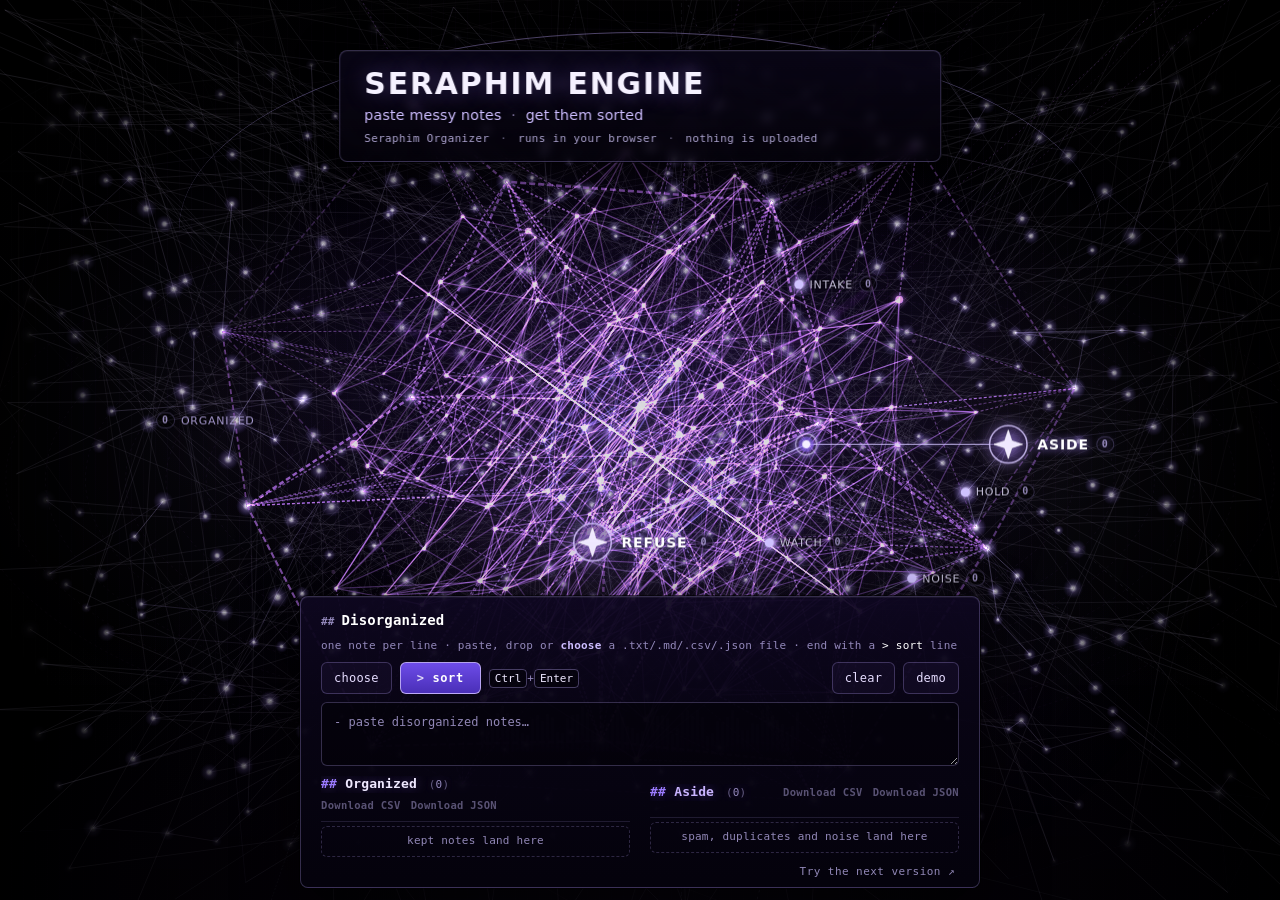
==== standalone.html @ 05957a4a "refine: file picker reachable by keyboard (Tab lands on 'choose' first) An older rule (input[type=fi" ====
<!DOCTYPE html>
<html lang="en">
<head>
<meta charset="utf-8"/>
<meta name="viewport" content="width=device-width, initial-scale=1, viewport-fit=cover"/>
<meta name="color-scheme" content="dark"/>
<meta name="description" content="Seraphim Organizer: paste disorganized notes and the Seraphim Engine sorts them in your browser. Real notes go to Organized; spam, duplicates and noise are set aside. Nothing is uploaded."/>
<meta name="theme-color" content="#000000"/>
<meta name="apple-mobile-web-app-capable" content="yes"/>
<meta name="apple-mobile-web-app-status-bar-style" content="black-translucent"/>
<meta property="og:title" content="Seraphim Organizer · Seraphim Engine"/>
<meta property="og:description" content="Disorganized in. Organized out. Runs in your browser; nothing is uploaded."/>
<meta property="og:type" content="website"/>
<meta property="og:url" content="https://snowphamtom.github.io/seraphim-organizer/"/>
<meta name="twitter:card" content="summary_large_image"/>
<link rel="icon" type="image/svg+xml" href="data:image/svg+xml,%3Csvg xmlns='http://www.w3.org/2000/svg' viewBox='0 0 64 64'%3E%3Crect width='64' height='64' fill='%23000'/%3E%3Cpolygon points='32,6 58,20 58,44 32,58 6,44 6,20' fill='none' stroke='%239b7bff' stroke-width='2.2'/%3E%3Ccircle cx='32' cy='32' r='7' fill='none' stroke='%23cdbdff' stroke-width='2'/%3E%3C/svg%3E"/>
<title>Seraphim Organizer</title>
<!-- aesthetic.css is intentionally not linked: the Seraphim Engine styles are inline below (restored from cb20c8a). -->
<style>
*{box-sizing:border-box;margin:0;padding:0}
:root{
  /* holoPalette|bgWireRemoved|bgCityGlint|hudSortAnalyze|hybridBridge|gyroHarmony|terrainWarp|fgContrast|chimeraUltimate|customProcedural|uploadSortedDesk|uploadSortFX|publicOrganizeLabels|dumpToContent|cameraCleanChrome|markdownDesk|markdownMaster|motionIntricateFast|hybridEngineTrio|masterpieceFlow|balancePolish|bgSealCenterLock|refinePolish2|beyondAIMaster|omnidiscipline|simkinsAI|excessPrune|stripToBones|tunnelGridBg|tunnelAsSent|gatherThenSort|fourAssetCanon|hexCoreGyroSeal|dodeca3DSphere|layerPerspectiveSync|sameVectors|boxSphereVents|latticeCage|purpleOnly|holoOpacity3D|holoDepth|holoVibrant|impressShowpiece|speedDetail|voxelCubeRotate|tripleBeamInCore|tunnelInvertWB|hexCoreAsSent|cyberNatureFormat|magpieWorkFormat|magpieImpressSupersede|innerNodePlexus|nodesWiredSeal|nodeNetLattice|mergePolish: Magpie WORK dense data instrument — seal/rings/streams/rail/spectrum; no forest */
  --void:#000;--ink:#e8e6f8;--mute:#9e8ac0;
  --admit:#7e56c2;--release:#9f64c6;--mint:#ad90e0;
  --cyan:#7e56c2;--mag:#8b3dbf;--warn:#a478f0;
  --glass:rgba(6,4,18,0.42);--line:rgba(126,86,194,0.28);
  --blur:18px;--safe-b:env(safe-area-inset-bottom,0px);
  --safe-t:env(safe-area-inset-top,0px);
  --holo-wash:linear-gradient(135deg,rgba(126,86,194,0.07),rgba(56,38,184,0.05),rgba(139,61,191,0.07));
  /* layerPerspectiveSync φ TEMPO family — T=2π/base(0.68); durations = φ^k · T or 1/(base·φ^k) */
  --T:9.24s;
  --Tphi:14.95s;
  --Tphi2:24.19s;
  --Tinvphi:5.71s;
  --Tmicro:0.908s;
  --Tchip:0.561s;

}
html,body{height:100%;height:100dvh;background:var(--void);color:var(--ink);
  font-family:ui-sans-serif,system-ui,-apple-system,"Segoe UI",sans-serif;overflow:hidden;
  overscroll-behavior:none;-webkit-text-size-adjust:100%}
button,input,textarea,select{font:inherit;color:inherit}
#fx{position:fixed;inset:0;width:100vw;height:100vh;height:100dvh;display:block;z-index:1;
  cursor:grab;touch-action:none;background:transparent;-webkit-user-select:none;user-select:none}
#fx.grabbing{cursor:grabbing}

/* —— sparse floating instruments —— */
#top{position:fixed;top:max(10px,var(--safe-t));left:50%;transform:translateX(-50%);z-index:10;
  display:flex;align-items:center;gap:.5rem;padding:.2rem .65rem;flex-wrap:wrap;justify-content:center;
  width:min(780px,calc(100vw - 20px));
  background:var(--holo-wash),var(--glass);backdrop-filter:blur(var(--blur));-webkit-backdrop-filter:blur(var(--blur));
  border:1px solid var(--line);border-radius:999px;
  box-shadow:0 0 24px rgba(137,86,224,0.07),0 0 32px rgba(139,61,191,0.05),inset 0 1px 0 rgba(255,255,255,0.04);pointer-events:none}
#top .title{font-size:.58rem;letter-spacing:.14em;font-weight:700;
  text-shadow:0 0 10px rgba(139,61,191,.32),0 0 14px rgba(126,86,194,.22),0 0 18px rgba(56,38,184,.12)}
.metrics{display:flex;gap:.4rem;font-size:.5rem;font-family:ui-monospace,Menlo,monospace;color:rgba(158,138,192,.78);letter-spacing:.02em}
.metrics b{color:rgba(232,238,248,.88);font-weight:600}
.metrics .a b{color:var(--admit)}.metrics .r b{color:var(--release)}
.metrics .on b{color:var(--admit)}.metrics .off b{color:var(--mag)}
.chip{font-size:.4rem;letter-spacing:.08em;padding:.08rem .28rem;border-radius:999px;
  border:1px solid rgba(137,86,224,.22);color:rgba(137,86,224,.72);background:rgba(0,0,0,.2)}
.chip.law{border-color:rgba(126,86,194,.35);color:var(--admit);letter-spacing:.05em;font-family:ui-monospace,monospace}

/* one-shot intro chip under header — never covers hex */
#introChip{position:fixed;top:46px;left:50%;transform:translateX(-50%);z-index:12;
  display:none;align-items:center;gap:.4rem;padding:.16rem .48rem;
  background:rgba(8,4,20,.55);border:1px solid rgba(126,86,194,.22);border-radius:999px;
  backdrop-filter:blur(12px);-webkit-backdrop-filter:blur(12px);
  font-size:.5rem;color:rgba(233,221,255,.78);box-shadow:0 4px 16px rgba(0,0,0,.3);
  white-space:nowrap;max-width:calc(100vw - 24px);opacity:0;transition:opacity .5s ease}
#introChip.show{display:inline-flex;opacity:1}
#introChip.ghost{opacity:.35;pointer-events:none}
#introChip.fadeout{opacity:0}
#introChip b.c{color:var(--admit)}#introChip b.r{color:var(--release)}
#introChip button{appearance:none;background:rgba(0,0,0,.35);border:1px solid rgba(169,120,255,.35);
  color:#e2d1ff;padding:.12rem .4rem;border-radius:999px;cursor:pointer;font-size:.5rem;pointer-events:auto}
#introChip button:hover{border-color:#be99ff}

/* collapsed intake */
#intake{position:fixed;left:12px;top:max(52px,calc(var(--safe-t) + 42px));z-index:10;width:min(220px,32vw);
  display:flex;flex-direction:column;gap:.22rem;padding:.32rem .38rem;
  background:rgba(6,4,18,0.28);backdrop-filter:blur(14px);-webkit-backdrop-filter:blur(14px);
  border:1px solid rgba(137,86,224,0.14);border-radius:10px;
  box-shadow:0 0 16px rgba(137,86,224,0.03),inset 0 1px 0 rgba(255,255,255,0.02)}
#intake .sec-h{font-size:.48rem;letter-spacing:.14em;font-weight:700;color:#bfa8e8;margin-bottom:.1rem;
  display:flex;align-items:center;justify-content:space-between}
.row{display:flex;flex-wrap:wrap;gap:.22rem;align-items:center}
button,.filebtn{appearance:none;background:rgba(8,6,22,0.42);border:1px solid rgba(169,120,255,.22);
  color:rgba(226,209,255,.85);padding:.22rem .38rem;border-radius:6px;cursor:pointer;font-size:.5rem;letter-spacing:.02em}
button:hover,.filebtn:hover{border-color:#be99ff;box-shadow:0 0 10px rgba(157,100,255,.22)}
button.primary{border-color:rgba(126,86,194,.55);color:#f0e8ff;box-shadow:0 0 12px rgba(126,86,194,.12)}
button.primary:hover{border-color:rgba(126,86,194,.75);box-shadow:0 0 14px rgba(126,86,194,.22)}
#demoStory.ghost-chip{border-color:rgba(255,255,255,.1);color:rgba(178,160,210,.55);background:rgba(0,0,0,.2);font-size:.44rem;padding:.14rem .3rem;letter-spacing:.02em;opacity:.75}
button.ghost{border-color:rgba(255,255,255,.14);color:#9b88bb}
button.on{border-color:rgba(126,86,194,.7);color:var(--admit);box-shadow:0 0 10px rgba(126,86,194,.2)}
button:disabled{opacity:.3;cursor:not-allowed;box-shadow:none}
input[type=file]{display:none}
.filebtn{display:inline-flex;align-items:center}
textarea{width:100%;min-height:3.6em;max-height:3.6em;height:3.6em;overflow:auto;resize:none;
  background:rgba(0,0,0,0.45);border:1px solid rgba(124,80,200,0.28);color:#eef;border-radius:6px;
  padding:.28rem .34rem;font:0.52rem/1.35 ui-monospace,Menlo,monospace}
textarea:focus{outline:none;border-color:rgba(126,86,194,.5)}
select{appearance:none;background:rgba(8,6,22,0.5);border:1px solid rgba(169,120,255,.32);
  color:#e2d1ff;padding:.22rem .36rem;border-radius:6px;font-size:.5rem;cursor:pointer;max-width:100%}
.hint{font-size:.46rem;color:#8e7ab0;margin-top:.06rem}
#dropzone.drag{border-color:var(--admit)!important;box-shadow:0 0 16px rgba(126,86,194,.28)}
#moreWrap{position:relative}
#morePanel{display:none;position:absolute;left:0;top:calc(100% + 4px);z-index:20;
  min-width:160px;padding:.35rem;border-radius:8px;
  background:rgba(6,4,18,.94);border:1px solid rgba(157,100,255,.28);
  box-shadow:0 10px 28px rgba(0,0,0,.55);flex-direction:column;gap:.22rem}
#morePanel.open{display:flex}
#morePanel button,#morePanel .filebtn{width:100%;justify-content:flex-start;text-align:left}

#navhint{position:fixed;right:12px;top:52px;z-index:10;pointer-events:none;
  font-size:.5rem;color:rgba(186,160,230,0.82);font-family:ui-monospace,monospace;
  letter-spacing:.03em;text-align:right;line-height:1.45;text-shadow:0 0 8px rgba(0,0,0,.95)}
#navhint button{pointer-events:auto;margin-left:.25rem;padding:.12rem .3rem;font-size:.44rem}

/* log — high contrast */
#log{position:fixed;left:14px;bottom:max(18px,calc(var(--safe-b) + 14px));z-index:10;
  width:min(300px,30vw);max-height:min(15vh,150px);
  overflow:auto;font-family:ui-monospace,Menlo,monospace;font-size:.56rem;line-height:1.55;
  padding:.42rem .5rem .5rem;border-radius:12px;background:rgba(6,4,18,0.72);
  border:1px solid rgba(157,100,255,0.22);backdrop-filter:blur(var(--blur));-webkit-backdrop-filter:blur(var(--blur));
  box-shadow:0 0 28px rgba(137,86,224,0.05),inset 0 1px 0 rgba(255,255,255,0.04);
  mask-image:linear-gradient(180deg,transparent 0%,#000 12%,#000 100%);
  -webkit-mask-image:linear-gradient(180deg,transparent 0%,#000 12%,#000 100%);
  scrollbar-width:thin;scrollbar-color:rgba(137,86,224,.28) transparent;opacity:.95}
#log::-webkit-scrollbar{width:4px}#log::-webkit-scrollbar-thumb{background:rgba(137,86,224,.28);border-radius:4px}
#log .ev{display:grid;grid-template-columns:48px 88px 1fr;gap:.26rem;padding:.1rem .14rem;
  border-radius:5px;cursor:pointer;color:rgba(232,238,248,.72);transition:background .15s,color .15s}
#log .ev:hover,#log .ev.focus{background:rgba(137,86,224,.1);color:#e8e6f8;
  box-shadow:inset 2px 0 0 rgba(137,86,224,.5)}
#log .ev .t{color:rgba(142,122,176,.45);font-size:.9em}#log .ev .d.a{color:#8956e0;font-weight:700;letter-spacing:.03em}
#log .ev .d.r{color:#9f64c6;font-weight:700;letter-spacing:.03em}
#log .ev .title{overflow:hidden;text-overflow:ellipsis;white-space:nowrap;color:#e8e6f8}

#tip{position:fixed;z-index:30;pointer-events:none;display:none;max-width:280px;
  background:rgba(6,4,18,.9);border:1px solid rgba(126,86,194,.42);border-radius:10px;
  padding:.48rem .58rem;font-size:.58rem;line-height:1.4;
  box-shadow:0 10px 36px rgba(0,0,0,.62),0 0 24px rgba(126,86,194,.08);
  backdrop-filter:blur(14px);-webkit-backdrop-filter:blur(14px)}
#tip b{display:block;margin-bottom:.12rem;letter-spacing:.1em;font-size:.52rem;font-weight:800}
#tip.admit{border-color:rgba(126,86,194,.5)}#tip.refuse{border-color:rgba(159,100,198,.45)}
#tip.admit b{color:var(--admit)}#tip.refuse b{color:var(--release)}
#tip .whisper{opacity:.78;font-style:italic;font-size:.55rem;color:#cebee8}
#tip .gate{opacity:.62;margin-top:.22rem;font-size:.48rem;font-family:ui-monospace,Menlo,monospace;color:#9b88bb}

#cheat{position:fixed;inset:0;z-index:50;display:none;align-items:center;justify-content:center;
  background:rgba(0,0,0,.55);backdrop-filter:blur(6px)}
#cheat.open{display:flex}
#cheat .card{width:min(540px,92vw);padding:1.35rem 1.45rem;border-radius:16px;
  background:rgba(8,4,20,.96);border:1px solid rgba(137,86,224,.4);
  font-size:.78rem;line-height:1.7;color:#ece6fa;
  box-shadow:0 16px 48px rgba(0,0,0,.55),0 0 32px rgba(137,86,224,.1)}
#cheat h3{font-size:.88rem;letter-spacing:.16em;margin-bottom:.75rem;color:var(--cyan)}
#cheat kbd{display:inline-block;min-width:1.6em;padding:.12rem .4rem;margin-right:.22rem;
  border:1px solid rgba(157,100,255,.4);border-radius:5px;font-family:ui-monospace,monospace;
  font-size:.7rem;background:rgba(0,0,0,.5);text-align:center;color:#e8f4ff}
#cheat .close{float:right;font-size:1.1rem;line-height:1;width:2.1rem;height:2.1rem;
  background:rgba(0,0,0,.4);border:1px solid rgba(157,100,255,.35);border-radius:8px;
  color:#e8f4ff;cursor:pointer;display:inline-flex;align-items:center;justify-content:center}
#cheat .close:hover{border-color:var(--cyan);box-shadow:0 0 12px rgba(137,86,224,.3)}
#cheat .legend{margin-top:.65rem;padding-top:.55rem;border-top:1px solid rgba(157,100,255,.15);
  display:flex;gap:.8rem;flex-wrap:wrap;align-items:center;font-size:.72rem}
#cheat .sw{display:inline-block;width:10px;height:10px;border-radius:2px;margin-right:.28rem;vertical-align:middle}

/* legend with swatches ~12px */
#sub{position:fixed;bottom:max(16px,calc(var(--safe-b) + 12px));right:14px;z-index:10;
  font-size:12px;color:#cabbe4;
  font-family:ui-sans-serif,system-ui,sans-serif;text-align:right;line-height:1.5;max-width:280px;
  pointer-events:none;opacity:.95;text-shadow:0 0 10px rgba(0,0,0,.95)}
#sub .sw{display:inline-block;width:9px;height:9px;border-radius:2px;margin:0 .28rem 0 .1rem;vertical-align:middle;
  box-shadow:0 0 6px currentColor}
#sub .sw.c{background:#7e56c2;color:#7e56c2}#sub .sw.r{background:#9f64c6;color:#9f64c6}

/* LENS SPLIT — mobile ≤480 / mid ≤900 / desktop ≥1100 */
@media (min-width:1101px){
  #intake{width:min(220px,22vw);left:12px;top:max(52px,calc(var(--safe-t) + 42px));
    bottom:auto;max-height:none}
  #log{left:14px;bottom:max(18px,calc(var(--safe-b) + 14px));width:min(300px,30vw);
    max-height:min(18vh,180px)}
  #top{pointer-events:none}
  #log .ev:hover{background:rgba(137,86,224,.12)}
}
@media (max-width:900px){
  #top{width:calc(100vw - 12px);top:max(4px,var(--safe-t));gap:.22rem;padding:.1rem .36rem;pointer-events:none;
    backdrop-filter:blur(18px);-webkit-backdrop-filter:blur(18px);border-color:rgba(157,100,255,.14)}
  #top .title{font-size:.46rem;letter-spacing:.1em}
  .metrics{gap:.16rem;font-size:.4rem}
  .chip{font-size:.36rem;padding:.06rem .22rem;opacity:.7}
  .chip.law{display:none}
  #introChip{top:max(36px,calc(var(--safe-t) + 28px));left:50%;transform:translateX(-50%);right:auto;bottom:auto;
    font-size:.38rem;padding:.08rem .28rem;white-space:nowrap;max-width:calc(100vw - 24px);
    z-index:15;gap:.25rem;border-color:rgba(126,86,194,.16);background:rgba(8,4,20,.42)}
  #introChip button{min-height:26px;padding:.06rem .28rem;font-size:.4rem}
  #navhint{display:none !important}
  #sub{display:none}
  /* mid: stack below hex — log above intake; orbit mid=#fx ≥55% */
  #log{position:fixed;left:8px;right:8px;width:auto !important;top:auto !important;
    bottom:calc(22vh + var(--safe-b) + 14px) !important;
    max-height:10vh !important;z-index:12;mask-image:none;-webkit-mask-image:none;
    padding:.2rem .28rem;font-size:.44rem;line-height:1.3;opacity:.82;
    border-color:rgba(157,100,255,.14);background:rgba(6,4,18,0.55);
    backdrop-filter:blur(16px);-webkit-backdrop-filter:blur(16px)}
  #log .ev{grid-template-columns:36px 68px 1fr;gap:.12rem;padding:.06rem .08rem;min-height:28px}
  #intake{position:fixed;left:8px;right:8px;top:auto !important;
    bottom:calc(var(--safe-b) + 8px) !important;
    width:auto !important;max-width:none;padding:.2rem .28rem;z-index:12;
    max-height:22vh;overflow:auto;
    border-color:rgba(137,86,224,0.12);background:rgba(6,4,18,0.32);
    backdrop-filter:blur(16px);-webkit-backdrop-filter:blur(16px)}
  #intake .sec-h{font-size:.38rem;margin-bottom:0;letter-spacing:.1em;opacity:.55}
  #intake .sec-h > span{display:none} /* drop duplicate INTAKE header on mobile */
  #intake .row{gap:.22rem;flex-wrap:nowrap}
  #intake .filebtn,#intake button.primary{
    min-height:40px;min-width:44px;padding:.32rem .55rem;font-size:.52rem;border-radius:9px}
  #intake button.ghost,#intake #btnMore{
    min-height:40px;min-width:40px;padding:.28rem .4rem;font-size:.48rem;border-radius:9px}
  #intake select,#demoStory{
    min-height:32px;font-size:.44rem;padding:.18rem .28rem;max-width:38%;
    border-color:rgba(255,255,255,.1);color:rgba(178,160,210,.55);background:rgba(0,0,0,.18);opacity:.75}
  #intake textarea{display:none;min-height:2em;max-height:2em;height:2em;font-size:.46rem;padding:.14rem .24rem}
  #intake.expanded textarea{display:block}
  #intake .mob-hide-clear{display:none !important} /* Clear lives under ··· on mobile */
  #morePanel{bottom:calc(100% + 4px);top:auto}
  #tip{max-width:min(260px,88vw)}
}
@media (max-width:480px){
  /* chrome: title + one metric; hide/shrink OFFLINE */
  .chip:not(.law){display:none} /* hide OFFLINE chip */
  .metrics span:nth-child(n+2){display:none} /* keep only n */
  #intake{left:8px;right:8px;bottom:calc(var(--safe-b) + 6px) !important;max-height:22vh;padding:.16rem .22rem}
  #intake .filebtn,#intake button.primary{min-height:40px;min-width:44px}
  #intake #btnMore{min-height:40px;min-width:36px}
  #intake textarea{min-height:1.8em;max-height:1.8em;height:1.8em}
  #log{bottom:calc(22vh + var(--safe-b) + 10px) !important;max-height:9vh !important;font-size:.42rem;
    padding:.14rem .22rem}
  #log .ev{min-height:26px;grid-template-columns:32px 64px 1fr}
  #introChip{font-size:.34rem;padding:.06rem .22rem;top:max(30px,calc(var(--safe-t) + 22px));
    max-width:calc(100vw - 32px);opacity:.5}
  #introChip.show{opacity:.55}
  #top .title{font-size:.42rem;letter-spacing:.1em}
}
@media (prefers-reduced-motion:reduce){
  #introChip{transition:none}
}

/* —— beyondHuman: dissolve form chrome; pure orbit first paint —— */
#introChip{display:none !important} /* kill help-desk toast */
#top .whisper{font-size:.42rem;letter-spacing:.22em;font-weight:400;color:rgba(182,160,220,.38);
  text-transform:lowercase;margin-left:.15rem;pointer-events:none}
#top .chip:not(.law){opacity:.35}
#top .metrics{opacity:.42}
#navhint,#sub{opacity:0;pointer-events:none;transition:opacity .6s ease}
body.reveal-chrome #navhint,body.reveal-chrome #sub{opacity:.7;pointer-events:auto}
#log{opacity:.16;transition:opacity .5s ease} /* excessPrune */
body.reveal-chrome #log, #log:hover{opacity:.55}
/* intake: collapsed to a single glyph — no Drop/Sort/Clear/Demo/textarea until revealed */
#intake{
  background:transparent !important;border:none !important;box-shadow:none !important;
  backdrop-filter:none !important;-webkit-backdrop-filter:none !important;
  padding:.1rem !important;width:auto !important;gap:0 !important;
}
#intake .sec-h{margin:0;opacity:.35;letter-spacing:.2em}
#intake .sec-h > span{display:none !important} /* never show INTAKE word */
#intake #btnMore{
  min-width:36px;min-height:36px;padding:.2rem .35rem;font-size:.7rem;letter-spacing:.3em;
  border-color:rgba(169,120,255,.12);color:rgba(202,180,240,.35);background:rgba(0,0,0,.15);
  border-radius:999px;
}
#intake #btnMore:hover{color:rgba(220,200,255,.7);border-color:rgba(169,120,255,.35)}
#intake .row, #intake select, #intake textarea, #intake .filebtn, #intake button.primary,
#intake button.ghost.mob-hide-clear, #intake #clear, #intake #demoStory, #intake .ghost-chip{
  display:none !important;
}
#intake.revealed{
  background:rgba(6,4,18,0.42) !important;border:1px solid rgba(137,86,224,0.14) !important;
  box-shadow:0 0 16px rgba(137,86,224,0.04) !important;
  backdrop-filter:blur(14px) !important;-webkit-backdrop-filter:blur(14px) !important;
  padding:.32rem .38rem !important;width:min(240px,36vw) !important;gap:.22rem !important;
}
#intake.revealed .row, #intake.revealed select, #intake.revealed textarea,
#intake.revealed .filebtn, #intake.revealed button.primary, #intake.revealed #clear,
#intake.revealed #demoStory, #intake.revealed .ghost-chip{display:initial !important}
#intake.revealed .row{display:flex !important}
#intake.revealed .sec-h > span{display:none !important}
#morePanel{display:none}
#intake.revealed #morePanel.open{display:flex}
@media (max-width:900px){
  #intake{left:auto;right:10px;bottom:calc(var(--safe-b) + 10px) !important;top:auto !important;
    max-height:none;width:auto !important;padding:.1rem !important}
  #intake.revealed{left:8px;right:8px;width:auto !important;max-height:42vh;overflow:auto;
    padding:.28rem .34rem !important}
  #intake.revealed .row{display:flex !important;flex-wrap:wrap}
  #intake.revealed textarea{display:block !important}
  #intake.revealed .mob-hide-clear{display:none !important}
  #log{opacity:.12;max-height:8vh !important} /* excessPrune */
  #top .whisper{font-size:.34rem;letter-spacing:.16em}
  #top .metrics span:nth-child(n+2){display:none}
  .chip:not(.law){display:none}
}
@media (max-width:480px){
  #top .whisper{display:inline}
  #intake #btnMore{min-width:40px;min-height:40px;opacity:.45}
}


/* beyondHuman LOCK — last word over media queries */
#introChip{display:none!important}
#intake:not(.revealed) .row,
#intake:not(.revealed) select,
#intake:not(.revealed) textarea,
#intake:not(.revealed) .filebtn,
#intake:not(.revealed) button.primary,
#intake:not(.revealed) #clear,
#intake:not(.revealed) #demoStory,
#intake:not(.revealed) .ghost-chip,
#intake:not(.revealed) .mob-hide-clear{display:none!important;height:0!important;overflow:hidden!important;opacity:0!important;pointer-events:none!important}
#intake:not(.revealed){width:auto!important;max-width:52px!important;min-height:0!important;max-height:52px!important;
  background:transparent!important;border:none!important;box-shadow:none!important;padding:.08rem!important}
#intake:not(.revealed) .sec-h{justify-content:center}
#navhint{display:none!important}
body:not(.reveal-chrome) #sub{opacity:0!important;pointer-events:none!important}


/* fourAssetCanon|tunnelInvertWB|bgSealCenterLock|stripToBones
   Background: BLACK void + WHITE spheres (tunnel GIF inverted).
   Layer order: tunnel → iso → beam → hex-core → canvas */
#bgField{
  position:fixed;inset:0;z-index:0;pointer-events:none;overflow:hidden;
  background:#000;
  --seal-x:50%;
  --seal-y:42%;
}
#bgField .assetLayer{
  position:absolute;inset:0;overflow:hidden;
}
#bgField .assetLayer .plane{
  position:absolute;
  left:var(--seal-x); top:var(--seal-y);
  transform:translate(-50%,-50%);
  transform-origin:50% 50%;
}
#bgField .assetLayer img{
  display:block;width:100%;height:100%;
  object-fit:cover;object-position:50% 50%;
}
#bgField .assetLayer img.still{display:none}
/* 1 tunnel — invert light→black, black dots→white spheres */
#bgField .tunnelGrid{z-index:0}
#bgField .tunnelGrid .plane{
  width:max(220vw,220vh); height:max(220vw,220vh);
  opacity:1;
  filter:invert(1);
}
/* 2 iso — screen on black so wireframe reads white/iridescent */
#bgField .isoTunnel{z-index:1}
#bgField .isoTunnel .plane{
  /* layerPerspectiveSync: recessed into tunnel VP — smaller/fainter at hub */
  width:min(78vmin,600px); height:min(78vmin,600px);
  opacity:var(--iso-op,0.40);
  mix-blend-mode:screen;
  transform:translate(-50%,-50%) scale(var(--iso-scale,0.88));
  filter:blur(0.35px);
}
/* beam rain moved into hexCore trio */
/* 4 hex core + tripleBeamInCore */
#bgField .hexCore{z-index:3}
#bgField .hexCore .plane.coreMain{ position:absolute; inset:0; width:100%; height:100%; opacity:1; }

@media (max-width:900px){
  #bgField .isoTunnel .plane{opacity:var(--iso-op,0.32); width:min(72vmin,480px); height:min(72vmin,480px)}
  #bgField .hexCore .plane{width:min(64vmin,480px); height:min(64vmin,480px)}
}
@media (prefers-reduced-motion:reduce){
  #bgField .assetLayer img.anim{display:none}
  #bgField .assetLayer img.still{display:block}
}








/* tripleBeamInCore|funnelAttach|cutBlackBg — beams on hex funnel axes; keyed WebP (black→alpha) */
#bgField .hexCore{position:absolute;inset:0;z-index:3;overflow:visible}
#bgField .hexCore .plane.coreMain{
  position:absolute;
  left:var(--seal-x); top:var(--seal-y);
  width:min(72vmin,640px); height:min(72vmin,640px);
  transform:translate(-50%,-50%);
  opacity:1;
}
#bgField .hexCore .plane.coreMain picture,
#bgField .hexCore .plane.coreMain img{
  display:block;width:100%;height:100%;object-fit:contain;object-position:center;
}
#bgField .hexCore .gyroRig .beamTrio{
  position:absolute;
  left:50%; top:50%;
  width:100%; height:100%;
  transform:translate(-50%,-50%);
  pointer-events:none;
  z-index:4;
}
#bgField .hexCore .beamTrio .b{
  position:absolute;
  width:34%; height:42%;
  transform:translate(-50%,-50%);
  opacity:0.95;
}
#bgField .hexCore .beamTrio .b picture,
#bgField .hexCore .beamTrio .b img{
  display:block;width:100%;height:100%;object-fit:contain;object-position:center;
}
/* sameVectors: beams on shared 120° seal rays (JS syncBeamTrioRays overrides left/top/rotate) */
#bgField .hexCore .beamTrio .b1{ left:var(--ray0-x,28%); top:var(--ray0-y,30%); transform:translate(-50%,-50%) rotate(var(--ray0-r,-38deg)); }
#bgField .hexCore .beamTrio .b2{ left:var(--ray1-x,72%); top:var(--ray1-y,30%); transform:translate(-50%,-50%) rotate(var(--ray1-r,38deg)); }
#bgField .hexCore .beamTrio .b3{ left:var(--ray2-x,50%); top:var(--ray2-y,76%); transform:translate(-50%,-50%) rotate(var(--ray2-r,180deg)); }
#bgField .isoTunnel .plane picture,
#bgField .isoTunnel .plane img{ display:block;width:100%;height:100%;object-fit:cover; }
@media (max-width:900px){
  #bgField .hexCore .plane.coreMain,
  #bgField .hexCore .beamTrio{ width:min(64vmin,480px); height:min(64vmin,480px); }
  #bgField .hexCore .beamTrio .b{ width:32%; height:40%; }
}
@media (prefers-reduced-motion:reduce){
  #bgField .hexCore .beamTrio .b .anim,
  #bgField .hexCore .plane.coreMain .anim{display:none!important}
  #bgField .hexCore .beamTrio .b .still,
  #bgField .hexCore .plane.coreMain .still{display:block!important}
}


/* voxelCubeRotate|cutBlackBg — keyed voxel cube, CSS 3D rotate in hex-core center */
#bgField .hexCore .gyroRig .voxelSpin{
  position:absolute;
  left:50%; top:50%;
  width:min(28vmin,240px); height:min(26vmin,220px);
  transform:translate(-50%,-50%);
  transform-style:preserve-3d;
  perspective:600px;
  z-index:5;
  pointer-events:none;
}
#bgField .hexCore .voxelSpin .spin{
  width:100%; height:100%;
  /* layerPerspectiveSync: no fight with canvas ω — very slow φ drift only */
  animation:voxelPhiDrift var(--Tphi2,24.19s) linear infinite;
  transform-style:preserve-3d;
}
#bgField .hexCore .voxelSpin picture,
#bgField .hexCore .voxelSpin img{
  display:block;width:100%;height:100%;object-fit:contain;
  filter:drop-shadow(0 0 12px rgba(169,120,255,.25));
}
#bgField .hexCore .voxelSpin img.still{display:none}
@keyframes voxelPhiDrift{
  from{transform:rotateY(0deg) rotateX(8deg)}
  to{transform:rotateY(360deg) rotateX(8deg)}
}
@media (max-width:900px){
  #bgField .hexCore .voxelSpin{ width:min(24vmin,180px); height:min(22vmin,160px); }
}
@media (prefers-reduced-motion:reduce){
  #bgField .hexCore .voxelSpin .spin{animation:none}
  #bgField .hexCore .voxelSpin img.anim{display:none}
  #bgField .hexCore .voxelSpin img.still{display:block}
}



/* hexCoreGyroSeal — replace wire dodeca with keyed hex-core GIF; omni gyro from seal center */
#bgField .hexCore{
  position:absolute;inset:0;z-index:3;overflow:visible;
  perspective:900px;
  perspective-origin:var(--seal-x) var(--seal-y);
}
#bgField .hexCore .gyroRig{
  position:absolute;
  left:var(--seal-x); top:var(--seal-y);
  width:min(78vmin,680px); height:min(78vmin,680px);
  transform:translate(-50%,-50%);
  transform-style:preserve-3d;
  transform-origin:50% 50%;
  animation:hexOmniGyro 18s linear infinite; /* constant ω */
}
#bgField .hexCore .plane.coreMain{
  position:absolute; inset:0;
  width:100%; height:100%;
  left:auto; top:auto;
  transform:none;
  opacity:1;
}
#bgField .hexCore .plane.coreMain picture,
#bgField .hexCore .plane.coreMain img{
  display:block;width:100%;height:100%;object-fit:contain;object-position:center;
}
/* child layers ride the same gyro rig */
#bgField .hexCore .beamTrio,
#bgField .hexCore .voxelSpin{
  left:50%; top:50%;
  /* override seal var — now relative to gyroRig */
}
#bgField .hexCore .gyroRig .beamTrio{
  position:absolute; left:50%; top:50%;
  width:100%; height:100%;
  transform:translate(-50%,-50%);
  z-index:4;
}
#bgField .hexCore .gyroRig .voxelSpin{
  position:absolute; left:50%; top:50%;
  width:min(28vmin,240px); height:min(26vmin,220px);
  transform:translate(-50%,-50%);
  z-index:5;
}
@keyframes hexOmniGyro{
  /* yaw + pitch + roll family — constant rates (φ-ish ratios) */
  0%{ transform:translate(-50%,-50%) rotateY(0deg) rotateX(18deg) rotateZ(0deg); }
  100%{ transform:translate(-50%,-50%) rotateY(360deg) rotateX(378deg) rotateZ(222.5deg); }
}
@media (max-width:900px){
  #bgField .hexCore .gyroRig{ width:min(70vmin,520px); height:min(70vmin,520px); }
}
@media (prefers-reduced-motion:reduce){
  #bgField .hexCore .gyroRig{ animation:none; transform:translate(-50%,-50%) rotateX(12deg); }
}

/* dodeca3DSphere override — GIF off; no CSS gyro (canvas cam.gyro owns tumble) */
#bgField .hexCore .plane.coreMain{display:none!important;visibility:hidden!important;opacity:0!important;pointer-events:none!important}
#bgField .hexCore .gyroRig{animation:none!important}

/* layerPerspectiveSync — one VP organism: GIF layers ride --seal-x/--seal-y depth corridor.
   Smaller/fainter toward hub (tunnel VP); emerge toward viewer. Dodeca gyro owns ω. */
#bgField{
  --iso-scale:0.88; --iso-op:0.40; --beam-em:1; --voxel-em:0.78; --gif-breath:1;
  perspective:1100px;
  perspective-origin:var(--seal-x) var(--seal-y);
}
#bgField .hexCore .gyroRig{
  /* sameVectors: ride seal VP; micro scale breath only — no rotate inventing a second axis */
  transform:translate(-50%,-50%) scale(var(--gif-breath,1));
}
#bgField .hexCore .gyroRig .beamTrio{
  transform:translate(-50%,-50%) scale(var(--beam-em,1));
  opacity:0.78;
  filter:blur(0.2px);
}
#bgField .hexCore .gyroRig .beamTrio .b{ opacity:0.70; }
#bgField .hexCore .gyroRig .voxelSpin{
  transform:translate(-50%,-50%) scale(var(--voxel-em,0.78));
  opacity:0.68;
  filter:blur(0.25px);
  perspective:900px;
}
@media (max-width:900px){
  #bgField .hexCore .gyroRig .beamTrio{ opacity:0.62; }
  #bgField .hexCore .gyroRig .voxelSpin{ opacity:0.55; }
}


/* —— uploadSortedDesk: obvious upload + sorted figures trays —— */


/* markdownMaster — camera-grade markdown desk (no boxes, seal-first) */
/* stripToBones: desk shares seal origin — cyan Organized / magenta Aside, no stacked chrome */
#sortDesk{
  --fate-cyan:rgba(126,86,194,.22);
  --fate-mag:rgba(159,100,198,.20);
}
#sortDesk .tray.admit h3{text-shadow:0 0 12px var(--fate-cyan)}
#sortDesk .tray.release h3{text-shadow:0 0 12px var(--fate-mag)}

#sortDesk{
  position:fixed;z-index:12;left:50%;transform:translateX(-50%);
  bottom:max(12px,calc(var(--safe-b) + 10px));
  width:min(560px,92vw);
  display:flex;flex-direction:column;gap:.42rem;
  pointer-events:auto;
  font-family:ui-monospace,SFMono-Regular,Menlo,Consolas,monospace;
  font-size:.64rem;line-height:1.42;
  color:rgba(222,236,248,.94);
  background:transparent;border:none;box-shadow:none;
  text-shadow:0 1px 10px rgba(0,0,0,.75), 0 0 24px rgba(0,0,0,.35);
  /* soft readability veil without a window */
  padding:.55rem .65rem .5rem;
  border-radius:0;
  background:linear-gradient(180deg, rgba(4,6,14,.0) 0%, rgba(4,6,14,.55) 18%, rgba(4,6,14,.72) 100%); /* tunnelAsSent: soft scrim under desk only */
  -webkit-mask-image:linear-gradient(90deg, transparent 0%, #000 4%, #000 96%, transparent 100%);
  mask-image:linear-gradient(90deg, transparent 0%, #000 4%, #000 96%, transparent 100%);
}
#uploadBox{
  border:none!important;border-radius:0;background:transparent!important;
  backdrop-filter:none!important;-webkit-backdrop-filter:none!important;
  box-shadow:none!important;padding:0;outline:none;animation:none!important;filter:none!important;
}
#uploadBox.drag,#uploadBox:focus-within,#uploadBox.receiving,#uploadBox.sorting{
  border:none!important;box-shadow:none!important;background:transparent!important;filter:none!important;animation:none!important;
}
#uploadBox.sorting .uh b{color:#be99ff; text-shadow:0 0 12px rgba(137,86,224,.55)}
#uploadBox .uh{
  display:flex;align-items:baseline;gap:.5rem;margin:0 0 .12rem;
}
#uploadBox .uh b{
  font-size:.7rem;letter-spacing:.04em;text-transform:none;font-weight:650;
  color:rgba(242,248,255,.98);
}
#uploadBox .uh b::before{content:"## ";color:rgba(139,86,230,.8);font-weight:600;letter-spacing:.02em}
#uploadBox .uh span{font-size:.52rem;color:rgba(168,150,200,.4);letter-spacing:.06em}
#uploadBox .dropHint{
  text-align:left;padding:0 0 .18rem;color:rgba(186,170,215,.48);font-size:.56rem;
}
#uploadBox .dropHint em{color:rgba(160,120,230,.85);font-style:normal;font-weight:600}
#uploadBox .actions{
  display:flex;flex-wrap:wrap;gap:.55rem;align-items:center;justify-content:flex-start;margin:.08rem 0 .2rem;
}
#uploadBox .actions .filebtn,
#uploadBox .actions button,
#uploadBox .actions select{
  appearance:none;background:transparent!important;border:none!important;box-shadow:none!important;
  color:rgba(157,120,220,.78)!important;padding:0!important;min-height:auto!important;
  border-radius:0!important;font:inherit;font-size:.56rem;cursor:pointer;text-decoration:none;
  letter-spacing:.04em;
}
#uploadBox .actions .filebtn:hover,
#uploadBox .actions button:hover{color:rgba(220,200,255,.95)!important}
#uploadBox .actions #runSort{color:rgba(207,180,255,.95)!important;font-weight:700}
#uploadBox .actions #runSort::before{content:"> ";opacity:.65}
#uploadBox .actions #clearDesk,#uploadBox .actions .ghost-chip{color:rgba(166,150,195,.42)!important}
#uploadBox textarea{
  display:block!important;width:100%;margin:0;min-height:52px;max-height:18vh;resize:vertical;
  background:transparent;border:none;border-left:1.5px solid rgba(137,86,224,.28);
  border-radius:0;color:rgba(228,240,252,.92);padding:.12rem .5rem;
  font:inherit;font-size:.58rem;line-height:1.38;outline:none;
  caret-color:rgba(139,86,230,.9);
  scrollbar-width:none;
}
#uploadBox textarea::-webkit-scrollbar{display:none}
#uploadBox textarea::placeholder{color:rgba(148,130,180,.32)}
#uploadBox.sorting textarea{border-left-color:rgba(168,120,200,.45)}
#uploadBox .scanBar{display:none;height:1px;margin:.2rem 0 0;border-radius:0;
  background:linear-gradient(90deg,transparent,rgba(137,86,224,.7),rgba(159,100,198,.6),transparent);background-size:200% 100%}
#uploadBox.sorting .scanBar{display:block;animation:scanSweep var(--Tmicro,0.908s) linear infinite} /* φ: 1/(base·φ) */
#sortedFigures{
  display:grid;grid-template-columns:1fr 1fr;gap:.55rem 1.4rem;min-height:0;
}
#sortedFigures .tray{
  border:none;border-radius:0;padding:0;background:transparent;
  backdrop-filter:none;-webkit-backdrop-filter:none;
  max-height:18vh;overflow:auto;
  scrollbar-width:none; /* camera: no chrome scrollbars */
}
#sortedFigures .tray::-webkit-scrollbar{display:none}
#sortedFigures .tray h3{
  margin:0 0 .22rem;font-size:.68rem;letter-spacing:.04em;text-transform:none;
  font-weight:650;opacity:1;float:none;
}
#sortedFigures .tray.admit h3{color:rgba(162,120,234,.96);text-shadow:0 0 12px rgba(126,86,194,.22)}
#sortedFigures .tray.release h3{color:rgba(202,158,232,.96);text-shadow:0 0 12px rgba(159,100,198,.22)}
#sortedFigures .tray.admit h3::before{content:"## ";opacity:.8}
#sortedFigures .tray.release h3::before{content:"## ";opacity:.8}
#sortedFigures .tray .count{
  float:none;margin-left:.3rem;font-family:inherit;font-size:.82em;opacity:.5;font-weight:500;
}
#sortedFigures .tray .count::before{content:"(";opacity:.65}
#sortedFigures .tray .count::after{content:")";opacity:.65}
#sortedFigures .chips{display:block;clear:both}
#sortedFigures .chipFig{
  display:block;max-width:100%;padding:.04rem 0;border-radius:0;margin:0;
  font-size:.56rem;line-height:1.32;cursor:pointer;
  border:none;background:transparent;color:rgba(211,195,238,.78);
  white-space:nowrap;overflow:hidden;text-overflow:ellipsis;
  animation:mdLineIn var(--Tchip,0.561s) cubic-bezier(.2,.8,.2,1) both; /* φ: 1/(base·φ²) */
}
#sortedFigures .chipFig:nth-child(1){animation-delay:.02s}
#sortedFigures .chipFig:nth-child(2){animation-delay:.05s}
#sortedFigures .chipFig:nth-child(3){animation-delay:.08s}
#sortedFigures .chipFig:nth-child(4){animation-delay:.11s}
#sortedFigures .chipFig:nth-child(5){animation-delay:.14s}
#sortedFigures .chipFig:nth-child(6){animation-delay:.17s}
#sortedFigures .chipFig:nth-child(7){animation-delay:.2s}
#sortedFigures .chipFig:nth-child(8){animation-delay:.23s}
#sortedFigures .chipFig:nth-child(n+9){animation-delay:.28s}
@keyframes mdLineIn{
  0%{opacity:0;transform:translateY(4px);filter:blur(2px)}
  100%{opacity:1;transform:none;filter:none}
}
/* sortEngine — ink-line flight from desk → tray (FLIP via --flight-dx/dy) */
@keyframes chipFlightAdmit{
  0%{opacity:0;transform:translate(var(--flight-dx,0px),var(--flight-dy,10px)) scale(.94);filter:blur(1.6px);color:rgba(156,110,235,.95)}
  55%{opacity:.9;filter:blur(.2px)}
  100%{opacity:1;transform:none;filter:none}
}
@keyframes chipFlightRelease{
  0%{opacity:0;transform:translate(var(--flight-dx,0px),var(--flight-dy,10px)) scale(.94);filter:blur(1.6px);color:rgba(201,150,235,.92)}
  55%{opacity:.88;filter:blur(.2px)}
  100%{opacity:1;transform:none;filter:none}
}
#sortedFigures .chipFig.chipFlightAdmit{
  animation-name:chipFlightAdmit;
  animation-duration:var(--flight-dur,var(--Tchip,0.561s));
  animation-timing-function:cubic-bezier(.22,.78,.18,1);
  animation-fill-mode:both;
}
#sortedFigures .chipFig.chipFlightRelease{
  animation-name:chipFlightRelease;
  animation-duration:var(--flight-dur,var(--Tmicro,0.908s));
  animation-timing-function:cubic-bezier(.22,.78,.18,1);
  animation-fill-mode:both;
}
#sortedFigures .chipFig::before{content:"- ";color:rgba(168,150,200,.4)}
#sortedFigures .tray.admit .chipFig{color:rgba(214,198,242,.88)}
#sortedFigures .tray.release .chipFig{color:rgba(236,208,236,.88)}
#sortedFigures .tray.admit .chipFig,
#sortedFigures .tray.release .chipFig{border:none;background:transparent}
#sortedFigures .chipFig .k{font-size:.88em;opacity:.4;margin-right:.22rem}
#sortedFigures .chipFig .k::after{content:":"}
#sortedFigures .chipFig .ttl{overflow:hidden;text-overflow:ellipsis;white-space:nowrap;max-width:none}
#sortedFigures .chipFig:hover{color:#fff}
#sortedFigures .empty{
  font-size:.54rem;color:rgba(148,130,180,.32);padding:.08rem 0;font-style:italic;
}
#sortedFigures .empty::before{content:"_ ";opacity:.45}
#sortDesk .deskNote{display:none}
/* quiet competing chrome while desk is the story | refinePolish2 */
#top .whisper{opacity:.06!important} /* stripToBones */
#top .chip.law{opacity:.40}
#top .metrics{opacity:.24}
#log{opacity:.03!important;max-height:4.5vh!important} /* stripToBones */
#sub,#navhint{opacity:0!important;pointer-events:none!important}
@media (max-width:900px){
  #sortDesk{width:min(100vw - 10px, 560px);bottom:max(8px,calc(var(--safe-b) + 8px));padding:.4rem .45rem}
  #sortedFigures{grid-template-columns:1fr 1fr;gap:.35rem .7rem}
  #sortedFigures .tray{max-height:14vh}
}
@media (max-width:480px){
  #sortedFigures{grid-template-columns:1fr;max-height:30vh}
  #sortedFigures .tray{max-height:12vh}
  #sortDesk{background:linear-gradient(180deg, rgba(4,6,14,.15) 0%, rgba(4,6,14,.62) 100%)}
}
@media (prefers-reduced-motion:reduce){
  #sortedFigures .chipFig{animation:none}
  #sortedFigures .chipFig.chipFlightAdmit,
  #sortedFigures .chipFig.chipFlightRelease{animation:mdLineIn .48s ease both}
}

/* uploadSortFX — canvas stream kept; DOM box pulse removed for markdownMaster|motionIntricateFast */
@keyframes scanSweep{
  0%{background-position:100% 0}
  100%{background-position:-100% 0}
}


/* gatherThenSort — quiet phase whisper (public language; no S_H jargon) */
#phaseWhisper{
  align-self:center;
  min-height:.9rem;
  font-size:.46rem;letter-spacing:.32em;text-transform:lowercase;
  color:rgba(186,160,230,.48);
  opacity:0;transition:opacity .55s ease;
  pointer-events:none;white-space:nowrap;
  text-shadow:0 0 10px rgba(126,86,194,.18);
}
#phaseWhisper.on{opacity:1}
#phaseWhisper.sorting{color:rgba(198,160,220,.55);letter-spacing:.28em}

/* hide old collapsed intake glyph — desk replaces it */
#intake{display:none!important}


/* cyberNatureFormat — void + lilac/cyan/magenta/yellow/orange neon; NO purpleOnly */
:root{
  --void:#000 !important;
  --ink:#e8f4ff !important;
  --mute:#9f7ed8 !important;
  --admit:#915eea !important;
  --release:#a272f4 !important;
  --mint:#8a47fd !important;
  --cyan:#8143ee !important;
  --mag:#c679f9 !important;
  --warn:#8946fb !important;
  --glass:rgba(15,8,28,0.55) !important;
  --line:rgba(129,67,238,0.38) !important;
  --holo-wash:linear-gradient(135deg,rgba(129,67,238,0.10),rgba(198,121,249,0.06),rgba(137,70,251,0.05)) !important;
}
#bgField{
  position:fixed;inset:0;z-index:0;pointer-events:none;overflow:hidden;
  background:#000 !important;
}
#bgField::before{
  /* magpieImpressSupersede L1 — deep indigo void vignette over seal plate */
  content:"";
  position:absolute; inset:0; z-index:1; pointer-events:none;
  background:
    radial-gradient(ellipse 68% 52% at 50% 42%, rgba(30,15,55,0.35) 0%, rgba(0,0,0,0) 58%),
    radial-gradient(ellipse 100% 85% at 50% 100%, rgba(15,8,28,0.55) 0%, transparent 55%),
    radial-gradient(ellipse 90% 70% at 50% 0%, rgba(0,0,0,0.45) 0%, transparent 50%);
}
#bgField .cyberNatureWorld,
#bgField .magpieSealWorld{
  position:absolute;inset:0;z-index:0;
  display:block !important; /* magpieImpressSupersede: Magpie seal plate (NO trees) */
  opacity:0.42;
  filter:saturate(1.15) contrast(1.05) brightness(0.78);
  mix-blend-mode:screen;
}
#bgField .cyberNatureWorld picture,
#bgField .cyberNatureWorld img,
#bgField .magpieSealWorld picture,
#bgField .magpieSealWorld img{
  display:block;width:100%;height:100%;
  object-fit:cover;object-position:50% 45%;
}
/* hide ALL old GIF/particle centerpieces — Magpie work field is canvas */
#bgField .tunnelGrid,
#bgField .isoTunnel,
#bgField .hexCore,
#bgField .beamRain,
#bgField .voxelSpin,
#bgField .particleLayer,
#bgField .particlesField,
#bgField .particlesMeta{ display:none !important; visibility:hidden !important; opacity:0 !important; pointer-events:none !important; }
/* soft CRT scanlines — dashed vertical rain feel */
#bgField::after{
  content:"";
  position:absolute; inset:0; pointer-events:none; z-index:6;
  background:
    repeating-linear-gradient(
      0deg,
      transparent 0px,
      transparent 2px,
      rgba(0,0,0,0.18) 2px,
      rgba(0,0,0,0.18) 3px
    ),
    repeating-linear-gradient(
      90deg,
      transparent 0px,
      transparent 11px,
      rgba(129,67,238,0.035) 11px,
      rgba(129,67,238,0.035) 12px
    );
  mix-blend-mode:overlay;
  opacity:0.62;
  animation:magpieScanRain 1.35s linear infinite;
}
@media (prefers-reduced-motion:reduce){
  #bgField::after{ animation:none; opacity:0.35; }
}
/* magpieImpressSupersede: keep ::before indigo vignette (L1) — do NOT kill */
/* desk — dark indigo glass, cyan/magenta accents */
@keyframes magpieScanRain{
  from{ background-position:0 0, 0 0; }
  to{ background-position:0 14px, 10px 0; }
}
@keyframes magpieRailScroll{
  from{ transform:translateY(0); }
  to{ transform:translateY(-50%); }
}
#sortDesk{
  color:rgba(230,244,255,.96) !important;
  background:linear-gradient(180deg, rgba(15,8,28,.12) 0%, rgba(20,10,36,.62) 18%, rgba(16,8,30,.78) 100%) !important;
}
#sortDesk .tray.admit h3{ color:rgba(145,94,234,1)!important; text-shadow:0 0 14px rgba(129,67,238,.65),0 0 28px rgba(145,94,234,.28)!important; }
#sortDesk .tray.release h3{ color:rgba(162,114,244,.98)!important; text-shadow:0 0 14px rgba(198,121,249,.55)!important; }
#uploadBox .uh b{ color:rgba(240,250,255,.99)!important; }
#uploadBox .uh b::before{ color:rgba(129,67,238,1)!important; }
#top .title{ color:#c5a5fc!important; text-shadow:0 0 18px rgba(129,67,238,.7),0 0 36px rgba(196,181,253,.35),0 0 56px rgba(198,121,249,.18)!important; }
button,.filebtn{ border-color:rgba(129,67,238,.35)!important; color:rgba(226,209,255,.9)!important; }
button:hover,.filebtn:hover{ border-color:#9d67f9!important; box-shadow:0 0 10px rgba(129,67,238,.28)!important; }
button.primary{ border-color:rgba(129,67,238,.75)!important; color:#fff!important; box-shadow:0 0 16px rgba(129,67,238,.32)!important; }
button.on{ border-color:rgba(145,94,234,.85)!important; color:var(--admit)!important; }
#log .ev:hover,#log .ev.focus{ background:rgba(129,67,238,.10)!important; box-shadow:inset 2px 0 0 rgba(129,67,238,.55)!important; }
#log .ev .d.a{ color:#915eea!important; }
#log .ev .d.r{ color:#a272f4!important; }
.metrics{ color:rgba(166,140,210,.78)!important; }
#phaseWhisper{ color:rgba(186,160,230,.55)!important; }
/* kill holoOpacity flicker muddying the photo */
#fx{ opacity:1 !important; mix-blend-mode:normal; }
#sortDesk,#uploadBox,#pasteDesk{ opacity:1 !important; }
/* left data rail — dense monospace glyphs */
#dataRail{
  position:fixed; left:0; top:0; bottom:0; width:42px; z-index:3;
  pointer-events:none; overflow:hidden;
  font-family:ui-monospace,Menlo,Consolas,monospace;
  font-size:7px; line-height:1.35; letter-spacing:0.02em;
  color:rgba(145,94,234,0.55);
  background:linear-gradient(90deg, rgba(0,0,0,0.55) 0%, rgba(0,8,16,0.28) 70%, transparent 100%);
  opacity:0.82;
  padding:8px 4px;
  text-shadow:0 0 6px rgba(129,67,238,0.35);
}
#dataRail .railInner{
  display:block;
  animation:magpieRailScroll 9.5s linear infinite;
  will-change:transform;
}
#dataRail .row{ white-space:nowrap; opacity:0.85; }
#dataRail .row.hi{ color:rgba(137,70,251,0.85); }
#dataRail .row.mag{ color:rgba(162,114,244,0.8); }
/* bottom spectrum bars above desk — energy meter */
#specBar{
  position:fixed; left:50%; transform:translateX(-50%);
  bottom:max(148px, calc(var(--safe-b) + 132px));
  width:min(560px, 90vw); height:34px; z-index:11;
  display:flex; align-items:flex-end; justify-content:center; gap:2px;
  pointer-events:none; opacity:0.88;
}
#specBar i{
  display:block; width:3px; min-height:2px; border-radius:1px 1px 0 0;
  background:linear-gradient(180deg, #8a47fd 0%, #c679f9 45%, #8143ee 100%);
  box-shadow:0 0 8px rgba(129,67,238,0.55), 0 0 14px rgba(198,121,249,0.25);
  transform-origin:bottom center;
}
@media (max-width:900px){
  #dataRail{ width:28px; font-size:6px; opacity:0.62; }
  #specBar{ bottom:max(168px, calc(var(--safe-b) + 150px)); height:26px; opacity:0.72; }
}
@media (prefers-reduced-motion:reduce){
  #specBar i{ transition:none; }
  #dataRail .railInner{ animation-duration:22s; }
  #bgField::after{ animation:none; }
}

/* ===================== mtRestore — Seraphim Engine (return 2026-09-27) =====================
   Title card · lit REFUSE / ASIDE stars · lanes around the core · ## Disorganized mono desk.
   Palette law: purple / black / white only. */
:root{--mt-ink:#f5f1ff;--mt-lilac:#cdbdff;--mt-violet:#9b7bff;--mt-deep:#5b3fd1;--mt-dim:rgba(205,189,255,.55);--mt-line:rgba(190,170,255,.30);--mt-glass:rgba(6,3,14,.78)}
html,body{background:#000}
#dataRail{display:none!important}
.sr-only{position:absolute!important;width:1px;height:1px;padding:0;margin:-1px;overflow:hidden;clip:rect(0,0,0,0);white-space:nowrap;border:0}
/* title card */
#top.mtCard{position:fixed;top:max(5.5vh,calc(var(--safe-t,0px) + 14px));left:50%;transform:translateX(-50%);z-index:12;
  display:block;width:min(47vw,620px);padding:14px 26px 12px;border:1px solid var(--mt-line);border-radius:6px;
  background:linear-gradient(180deg,rgba(10,6,24,.86),rgba(4,2,10,.80));box-shadow:0 0 0 1px rgba(0,0,0,.6),0 10px 40px rgba(0,0,0,.55),inset 0 1px 0 rgba(255,255,255,.05);
  pointer-events:auto;text-align:left;gap:0;backdrop-filter:blur(4px);-webkit-backdrop-filter:blur(4px)}
#top.mtCard .title{margin:0;font:700 clamp(20px,2.35vw,30px)/1.1 ui-sans-serif,system-ui,-apple-system,"Segoe UI",sans-serif;letter-spacing:.045em;
  color:var(--mt-ink)!important;text-shadow:0 0 22px rgba(160,130,255,.35)!important;opacity:1!important}
#top.mtCard .cue{margin-top:6px;font:400 clamp(12px,1.12vw,15px)/1.3 ui-sans-serif,system-ui,sans-serif;color:var(--mt-lilac);letter-spacing:.02em}
#top.mtCard .sep{opacity:.6;margin:0 .35em}
#top.mtCard .claim{margin:8px 0 0;font:500 11px/1.35 ui-monospace,Menlo,Consolas,monospace;color:rgba(235,228,255,.78);letter-spacing:.03em}
#top.mtCard .metrics{display:none!important}
#mtArc{position:fixed;left:14%;right:14%;top:max(3.6vh,8px);height:22vh;border-top:1.5px solid rgba(190,170,255,.42);border-radius:50% 50% 0 0/100% 100% 0 0;
  z-index:1;pointer-events:none;filter:drop-shadow(0 0 6px rgba(160,130,255,.35))}
/* lanes + stars (positioned each frame around the seal hub by app.js) */
#lanes{position:fixed;inset:0;z-index:6;pointer-events:none;opacity:0;transition:opacity .6s ease}
body.lanesReady #lanes{opacity:1}
#lanes .lane,#lanes .star,#lanes .gate{position:absolute;left:0;top:0;will-change:transform}
#lanes .lane{display:flex;align-items:center;gap:6px;margin:-8px 0 0 -6px;font:500 11px/1 ui-sans-serif,system-ui,sans-serif;letter-spacing:.07em;color:rgba(232,226,255,.86);
  text-shadow:0 0 6px #000,0 0 2px #000;pointer-events:auto;cursor:default}
#lanes .lane .dot{width:9px;height:9px;border-radius:50%;background:#cfc2ff;box-shadow:0 0 8px rgba(190,165,255,.9);flex:none}
#lanes .lane .n,#lanes .star .n{font:600 10px/1 ui-monospace,Menlo,monospace;color:rgba(205,189,255,.7);padding:2px 5px;border:1px solid rgba(190,170,255,.25);border-radius:9px;background:rgba(0,0,0,.45)}
#lanes .lane.hit .n,#lanes .star.hit .n{color:#fff;border-color:rgba(220,205,255,.7);background:rgba(91,63,209,.55)}
#lanes .lane.hit .dot{background:#fff;box-shadow:0 0 12px #fff,0 0 22px rgba(170,140,255,.9)}
#laneOrganized{flex-direction:row-reverse;margin-left:-80px!important;color:rgba(205,189,255,.8)!important}
#laneOrganized .dot{display:none}
#lanes .star{display:flex;align-items:center;gap:7px;margin:-22px 0 0 -22px;font:700 14px/1 ui-sans-serif,system-ui,sans-serif;letter-spacing:.06em;color:#fff;
  text-shadow:0 0 10px rgba(170,140,255,.95),0 0 3px #000;pointer-events:auto}
#lanes .star svg{width:44px;height:44px;overflow:visible;filter:drop-shadow(0 0 7px rgba(185,155,255,.95))}
#lanes .star svg circle{fill:rgba(20,8,48,.35);stroke:rgba(215,200,255,.85);stroke-width:1.4}
#lanes .star svg path{fill:#efe8ff;stroke:#fff;stroke-width:.6;transform-origin:0 0;animation:mtStar 3.2s ease-in-out infinite}
#starAside svg path{animation-delay:-1.6s}
#lanes .star.hit svg path{fill:#fff}
#lanes .star.hit svg{filter:drop-shadow(0 0 10px #fff) drop-shadow(0 0 18px rgba(150,120,255,.95))}
@keyframes mtStar{0%,100%{transform:scale(.92) rotate(0deg);opacity:.9}50%{transform:scale(1.08) rotate(8deg);opacity:1}}
#lanes .gate{width:22px;height:22px;margin:-11px 0 0 -11px;border-radius:50%;border:1.5px solid rgba(220,208,255,.85);background:radial-gradient(circle,#f3eeff 0 3.5px,rgba(120,90,230,.55) 4.5px 7px,transparent 8px);
  box-shadow:0 0 12px rgba(170,140,255,.85)}
#mtWires{position:fixed;inset:0;width:100%;height:100%;z-index:5;pointer-events:none;opacity:0;transition:opacity .6s ease}
body.lanesReady #mtWires{opacity:1}
#mtWires line{stroke:rgba(210,195,255,.7);stroke-width:1.3;filter:drop-shadow(0 0 3px rgba(160,130,255,.9))}
/* desk — ## Disorganized mono, purple/black/white */
#sortDesk{z-index:9}
#uploadBox .uh b::before,#sortedFigures .tray.admit h3::before,#sortedFigures .tray.release h3::before{content:none!important}
.hash{color:var(--mt-violet);font-weight:600;letter-spacing:.02em}
#uploadBox .uh b{color:#fff!important}
#uploadBox .uh span{color:rgba(205,189,255,.45)!important}
#uploadBox .dropHint{color:rgba(215,205,255,.55)!important}
#uploadBox .dropHint em{color:var(--mt-lilac)!important}
#uploadBox .dropHint code{font:inherit;color:#fff;opacity:.85}
#uploadBox .actions{display:flex;align-items:center;flex-wrap:wrap;gap:.5rem}
#uploadBox .actions .filebtn,#uploadBox .actions button{color:rgba(215,205,255,.72)!important}
#uploadBox .actions #sortBtn{appearance:none;cursor:pointer;color:#fff!important;font:700 12px/1 ui-monospace,Menlo,Consolas,monospace!important;letter-spacing:.05em;
  padding:6px 12px!important;border:1px solid rgba(215,200,255,.75)!important;border-radius:4px;background:linear-gradient(180deg,#6d4ce8,#4a2fb8)!important;
  box-shadow:0 0 14px rgba(140,110,255,.55);min-height:28px}
#uploadBox .actions #sortBtn::before{content:"> ";opacity:.8}
#uploadBox .actions #sortBtn:hover,#uploadBox .actions #sortBtn:focus-visible{background:linear-gradient(180deg,#7d5ff5,#5537c9)!important;outline:none;box-shadow:0 0 0 2px #fff,0 0 18px rgba(160,130,255,.8)}
.kbdHint{font:500 10px/1 ui-monospace,Menlo,monospace;color:rgba(205,189,255,.6)}
.kbdHint kbd{font:inherit;padding:1px 4px;border:1px solid rgba(190,170,255,.35);border-radius:3px;background:rgba(0,0,0,.4);color:#eee8ff}
#uploadBox textarea{color:#f3efff!important;caret-color:#fff;border-left-color:rgba(155,123,255,.55)!important;white-space:pre-wrap}
#uploadBox textarea::placeholder{color:rgba(205,189,255,.38)!important}
#uploadBox.drag,#uploadBox:focus-within{box-shadow:inset 2px 0 0 rgba(155,123,255,.7)!important}
#deskMsg{margin:.25rem 0 0;min-height:1em;font:500 11px/1.35 ui-monospace,Menlo,monospace;color:rgba(230,222,255,.82)}
#deskMsg b{color:#fff}
#deskMsg .lanesMsg{color:rgba(205,189,255,.65)}
#sortDesk .tray.admit h3,#sortedFigures .tray.admit h3{color:#efe9ff!important;text-shadow:0 0 12px rgba(160,130,255,.4)!important}
#sortDesk .tray.release h3,#sortedFigures .tray.release h3{color:#c9b4ff!important;text-shadow:0 0 12px rgba(130,95,240,.45)!important}
#sortedFigures .tray .dl{display:flex;gap:.6rem;margin:.1rem 0 .25rem}
#sortedFigures .tray .dl button{appearance:none;cursor:pointer;background:none;border:none;padding:2px 0;font:600 10px/1.2 ui-monospace,Menlo,monospace;letter-spacing:.03em;color:rgba(215,205,255,.8)}
#sortedFigures .tray .dl button::before{content:"> ";opacity:.6}
#sortedFigures .tray .dl button:hover:not(:disabled){color:#fff;text-decoration:underline}
#sortedFigures .tray .dl button:disabled{opacity:.35;cursor:default}
#sortedFigures .tray.admit .chipFig{color:rgba(240,236,255,.92)!important}
#sortedFigures .tray.release .chipFig{color:rgba(214,200,255,.82)!important}
#sortedFigures .chipFig .k{color:rgba(170,145,255,.85)!important}
#sortedFigures .chipFig.lane-hold .k,#sortedFigures .chipFig.lane-watch .k{color:#fff!important}
#sortedFigures .chipFig .ttl{white-space:nowrap;overflow:hidden;text-overflow:ellipsis}
#specBar{opacity:.28!important;z-index:7!important}
#uploadBox{position:relative;z-index:2}
#uploadBox .dropHint,#uploadBox .actions,#uploadBox .uh{text-shadow:0 0 4px #000,0 0 2px #000}
#log,#navhint,#sub,#introChip{display:none!important}
#tip{border-color:rgba(190,170,255,.45)!important;background:rgba(6,3,14,.9)!important;color:#eee8ff}
#tip b{color:#fff!important}
@media (max-width:900px){
  #top.mtCard{width:calc(100vw - 24px);padding:9px 14px 8px;top:max(8px,calc(var(--safe-t,0px) + 8px))}
  #top.mtCard .title{font-size:19px}
  #top.mtCard .cue{font-size:12px;margin-top:3px}
  #top.mtCard .claim{font-size:10px;margin-top:5px}
  #mtArc{display:none}
  #lanes .lane{font-size:9.5px;gap:4px}
  #lanes .lane .dot{width:7px;height:7px}
  #lanes .star{font-size:11px;gap:4px;margin:-16px 0 0 -16px}
  #lanes .star svg{width:32px;height:32px}
  #laneOrganized{margin-left:-62px!important}
  #uploadBox .actions #sortBtn{min-height:34px;padding:8px 14px!important}
}
@media (prefers-reduced-motion:reduce){#lanes .star svg path{animation:none}}
/* palette law on the restored seal plate + canvas glow: monochrome, then violet tint */
#bgField{background:radial-gradient(ellipse at 50% 42%,rgba(60,36,140,.22),rgba(12,6,30,.10) 45%,#000 78%)!important;filter:none!important} /* seal plate dropped: plain violet-to-black void under the mesh */
#bgField>*{display:none!important}
/* hybrid mesh field (mesh.js) — sits behind the core canvas, same stacking level */
#mesh{position:fixed;inset:0;width:100vw;height:100vh;height:100dvh;z-index:1;pointer-events:none;display:block}
#lanes .star.flash svg{animation:mtFlash 1.6s ease-out 1}
@keyframes mtFlash{0%{filter:drop-shadow(0 0 4px #fff)}18%{filter:drop-shadow(0 0 22px #fff) drop-shadow(0 0 40px rgba(170,140,255,1))}100%{filter:drop-shadow(0 0 10px #fff) drop-shadow(0 0 18px rgba(150,120,255,.95))}}
@media (prefers-reduced-motion:reduce){#lanes .star.flash svg{animation:none}}
/* auditPolish (2026-09-27): opaque desk, specBar kept out from under it, violet-only bars, reduced motion stills */
#sortDesk{background:linear-gradient(180deg,rgba(14,7,32,.94) 0%,rgba(8,4,20,.96) 40%,rgba(4,2,12,.97) 100%)!important}
@media (max-width:480px){#sortDesk{background:linear-gradient(180deg,rgba(14,7,32,.94) 0%,rgba(8,4,20,.96) 40%,rgba(4,2,12,.97) 100%)!important}}
#specBar{z-index:4!important}
#specBar i{background:linear-gradient(180deg,#f3eeff 0%,#b79cff 45%,#5b3fd1 100%)!important;box-shadow:0 0 8px rgba(155,123,255,.55),0 0 14px rgba(205,189,255,.25)!important}
@media (prefers-reduced-motion:reduce){#bgField::after{animation:none!important}#specBar i{transition:none!important;animation:none!important}}
#uploadBox .uh{flex-wrap:wrap;row-gap:0}
#uploadBox .uh b{white-space:nowrap;flex:none}
/* polish: quiet v-next link in the desk footer (out of flow, so the desk layout does not move) */
#vnextLink{position:absolute;right:1.7rem;bottom:.12rem;z-index:1;font-size:.5rem;line-height:1;letter-spacing:.08em;color:rgba(168,138,228,.52);text-decoration:none;text-shadow:none;pointer-events:auto}
#vnextLink:hover,#vnextLink:focus-visible{color:rgba(222,206,255,.92);outline:none;text-decoration:underline;text-underline-offset:2px}
/* ================= refine (2026-09-27): premium desk pass — polish only, hero + input unchanged =================
   One spacing grid (4/8px), one type scale (11 / 12 / 13 / 14px mono on the desk), shared hairline + radius with the
   title card, readable (>=4.5:1) secondary text, real button states + keyboard focus rings, stable tray wells so a sort
   no longer shoves the lanes, 44px tap targets on phones. Purple / black / white only. */
:root{--rf-line:rgba(190,170,255,.26);--rf-line-hi:rgba(205,189,255,.62);--rf-dim:rgba(214,204,255,.80);--rf-mute:rgba(205,192,255,.70);
  --rf-ring:0 0 0 2px #0a0518,0 0 0 4px #f5f1ff;--rf-r:8px;--rf-mono:ui-monospace,SFMono-Regular,Menlo,Consolas,monospace}
/* 1 · title card: same hairline + radius as the desk, tighter tracking */
#top.mtCard{border-radius:var(--rf-r)!important;border-color:var(--rf-line)!important;padding:16px 24px 14px!important}
#top.mtCard .title{letter-spacing:.06em}
#top.mtCard .cue{margin-top:6px;letter-spacing:.01em}
#top.mtCard .claim{margin-top:8px;color:var(--rf-dim)}
/* 2 · desk frame: no edge mask (it clipped the first glyph of each row), 8px grid padding, hairline frame */
#sortDesk{-webkit-mask-image:none!important;mask-image:none!important;width:min(600px,calc(100vw - 32px))!important;
  padding:16px 20px 28px!important;gap:12px!important;border:1px solid var(--rf-line)!important;border-radius:var(--rf-r)!important;
  box-shadow:0 18px 60px rgba(0,0,0,.72),0 0 0 1px rgba(0,0,0,.6),inset 0 1px 0 rgba(255,255,255,.05)!important;
  font-family:var(--rf-mono)!important;font-size:12px!important;line-height:1.5!important;text-shadow:none!important;transition:border-color .6s ease,box-shadow .6s ease}
#sortDesk #phaseWhisper{display:none}
#sortDesk #uploadBox{display:flex;flex-direction:column;gap:8px}
#sortDesk #uploadBox .uh,#sortDesk #uploadBox .dropHint,#sortDesk #uploadBox .actions{text-shadow:none!important;margin:0!important;padding:0!important}
#sortDesk #uploadBox .uh{align-items:baseline;column-gap:12px}
#sortDesk #uploadBox .uh b{font:650 14px/1.3 var(--rf-mono)!important;letter-spacing:.01em!important}
#sortDesk #uploadBox .uh span{font-size:11px!important;letter-spacing:.02em!important;color:var(--rf-mute)!important}
#sortDesk #uploadBox .dropHint{font-size:11px!important;letter-spacing:.02em;color:var(--rf-mute)!important}
#sortDesk #uploadBox .dropHint code{opacity:1;color:#fff}
/* 3 · controls: one height, real hover / active / focus-visible states */
#sortDesk #uploadBox .actions{gap:8px!important}
#sortDesk #uploadBox .actions .filebtn,#sortDesk #uploadBox .actions button.ghost{box-sizing:border-box;display:inline-flex;align-items:center;justify-content:center;
  min-height:32px!important;padding:0 12px!important;border:1px solid var(--rf-line)!important;border-radius:6px!important;background:rgba(155,123,255,.05)!important;
  color:#e6ddff!important;font:500 12px/1 var(--rf-mono)!important;letter-spacing:.02em!important;transition:border-color .15s,background-color .15s,color .15s}
#sortDesk #uploadBox .actions .filebtn:hover,#sortDesk #uploadBox .actions button.ghost:hover{border-color:var(--rf-line-hi)!important;background:rgba(155,123,255,.14)!important;color:#fff!important;box-shadow:none!important}
#sortDesk #uploadBox .actions .filebtn:active,#sortDesk #uploadBox .actions button.ghost:active{background:rgba(155,123,255,.24)!important;transform:translateY(1px)}
#sortDesk #uploadBox .actions #sortBtn{min-height:32px!important;padding:0 16px!important;border-radius:6px!important;font-size:12px!important;transition:background .15s,box-shadow .15s}
#sortDesk #uploadBox .actions #sortBtn:hover{box-shadow:0 0 22px rgba(160,130,255,.75)!important}
#sortDesk #uploadBox .actions #sortBtn:active{transform:translateY(1px);background:linear-gradient(180deg,#5a3dd6,#40279f)!important}
#sortDesk #uploadBox .actions #sortBtn:focus-visible{box-shadow:var(--rf-ring),0 0 18px rgba(160,130,255,.7)!important}
#sortDesk #uploadBox .actions #clearDesk{margin-left:auto}
#sortDesk .kbdHint{font-size:11px;color:var(--rf-mute)}
#sortDesk .kbdHint kbd{padding:2px 5px;border-radius:4px}
/* keyboard focus: one ring everywhere on the desk */
#sortDesk button:focus-visible,#sortDesk a:focus-visible,#sortDesk .chipFig:focus-visible,#sortDesk .filebtn:focus-within{outline:none!important;box-shadow:var(--rf-ring)!important}
#sortDesk .filebtn input{display:block!important;position:absolute!important;left:0;top:0;width:1px;height:1px;opacity:0;pointer-events:none}
#sortDesk .filebtn{position:relative}
/* 4 · the input well */
#sortDesk #uploadBox textarea{box-sizing:border-box;min-height:80px!important;max-height:22vh!important;padding:10px 12px!important;
  background:rgba(0,0,0,.38)!important;border:1px solid var(--rf-line)!important;border-radius:6px!important;
  font:400 12px/1.5 var(--rf-mono)!important;scrollbar-width:thin;scrollbar-color:rgba(155,123,255,.45) transparent;transition:border-color .15s,box-shadow .15s}
#sortDesk #uploadBox textarea::placeholder{color:var(--rf-mute)!important;opacity:1}
#sortDesk #uploadBox textarea:hover{border-color:rgba(205,189,255,.4)!important}
#sortDesk #uploadBox textarea:focus{border-color:#9b7bff!important;box-shadow:0 0 0 3px rgba(155,123,255,.28)!important}
#sortDesk #uploadBox.drag textarea{border-color:#cdbdff!important;border-style:dashed!important;background:rgba(155,123,255,.08)!important}
#sortDesk #uploadBox.drag,#sortDesk #uploadBox:focus-within{box-shadow:none!important}
/* 5 · status line: a quiet readout with a lit marker once a sort lands */
#sortDesk #deskMsg{margin:0!important;min-height:18px;font:500 11.5px/1.55 var(--rf-mono)!important;letter-spacing:.01em;color:var(--rf-dim)!important}
#sortDesk #deskMsg .lanesMsg,#sortDesk #deskMsg .skipMsg{color:var(--rf-mute)!important}
#sortDesk #deskMsg:empty{display:none}
body.sorted #sortDesk #deskMsg::before{content:"";display:inline-block;width:6px;height:6px;margin:0 8px 1px 0;border-radius:50%;background:#f5f1ff;box-shadow:0 0 8px rgba(190,165,255,.95)}
#sortDesk.justSorted{border-color:rgba(205,189,255,.7)!important;box-shadow:0 18px 60px rgba(0,0,0,.72),0 0 0 1px rgba(0,0,0,.6),0 0 28px rgba(140,110,255,.35),inset 0 1px 0 rgba(255,255,255,.08)!important;transition:none}
/* 6 · trays: header row (title left, downloads right), stable scrolling wells, readable rows */
#sortDesk #sortedFigures{gap:12px 20px!important;max-height:none!important}
#sortDesk #sortedFigures .tray{display:flex;flex-direction:column;max-height:none!important;overflow:visible!important;min-width:0}
#sortDesk #sortedFigures .tray h3{display:block;white-space:nowrap;overflow:hidden;text-overflow:ellipsis;margin:0!important;font:650 13px/1.3 var(--rf-mono)!important;letter-spacing:.01em!important}
#sortDesk #sortedFigures .tray .count{margin-left:4px;font-size:11px;opacity:1;color:var(--rf-mute)}
#sortDesk #sortedFigures .tray .dl{gap:12px!important;margin:4px 0 6px!important}
#sortDesk #sortedFigures .tray .dl button{min-height:24px;padding:2px 0!important;font:600 11px/1.2 var(--rf-mono)!important;color:#ddd2ff!important;border-radius:3px}
#sortDesk #sortedFigures .tray .dl button:disabled{opacity:1!important;color:rgba(205,192,255,.42)!important}
#sortDesk #sortedFigures .chips{height:clamp(84px,14vh,128px);overflow-y:auto;overscroll-behavior:contain;padding:4px 0;
  border-top:1px solid rgba(190,170,255,.14);scrollbar-width:thin;scrollbar-color:rgba(155,123,255,.45) transparent}
#sortDesk #sortedFigures .chips::-webkit-scrollbar{display:block;width:6px}
#sortDesk #sortedFigures .chips::-webkit-scrollbar-thumb{background:rgba(155,123,255,.45);border-radius:3px}
#sortDesk #sortedFigures .chipFig{display:flex;gap:8px;align-items:baseline;padding:2px 6px!important;margin:0 -6px;border-radius:4px;font-size:12px!important;line-height:1.5!important}
#sortDesk #sortedFigures .chipFig::before{content:none!important}
#sortDesk #sortedFigures .chipFig .k{flex:none;opacity:1!important;font-size:10.5px;letter-spacing:.02em;color:#b8a4ff!important;margin:0!important}
#sortDesk #sortedFigures .chipFig .k::after{content:""!important}
#sortDesk #sortedFigures .chipFig .ttl{min-width:0;flex:1}
#sortDesk #sortedFigures .chipFig:hover{background:rgba(155,123,255,.12);color:#fff!important}
/* empty wells: say what will land here */
#sortDesk #sortedFigures .empty{display:flex;align-items:center;justify-content:center;height:100%;box-sizing:border-box;padding:8px 12px;margin:0;
  border:1px dashed rgba(190,170,255,.22);border-radius:6px;font:400 11px/1.5 var(--rf-mono)!important;font-style:normal!important;letter-spacing:.02em;text-align:center;color:var(--rf-mute)!important}
#sortDesk #sortedFigures .empty::before{content:none!important}
#sortDesk #sortedFigures .empty em{font-style:normal;color:#e6ddff}
/* v-next: legible, in the desk's bottom gutter, never over a row */
#sortDesk #vnextLink{right:20px!important;bottom:6px!important;padding:2px 4px;border-radius:3px;font:500 11px/1.4 var(--rf-mono)!important;letter-spacing:.04em!important;color:var(--rf-mute)!important}
#sortDesk #vnextLink:hover{color:#fff!important}
/* 7 · phones: no cramping, 44px targets */
@media (max-width:480px){
  #sortDesk{width:calc(100vw - 16px)!important;padding:12px 12px 30px!important;gap:10px!important;bottom:max(8px,calc(var(--safe-b,0px) + 8px))!important}
  #sortDesk #uploadBox{gap:8px}
  #sortDesk #uploadBox .uh > span{display:none}
  #sortDesk .kbdHint{display:none}
  #sortDesk #uploadBox .actions .filebtn,#sortDesk #uploadBox .actions button.ghost,#sortDesk #uploadBox .actions #sortBtn{min-height:44px!important;min-width:44px}
  #sortDesk #uploadBox .actions #sortBtn{flex:1 1 auto;max-width:160px}
  #sortDesk #uploadBox textarea{min-height:64px!important;max-height:16vh!important}
  #sortDesk #sortedFigures{grid-template-columns:1fr!important;gap:8px!important}
  #sortDesk #sortedFigures .tray{display:grid;grid-template-columns:auto 1fr;align-items:center;column-gap:8px}
  #sortDesk #sortedFigures .tray h3{grid-column:1}
  #sortDesk #sortedFigures .tray .dl{grid-column:2;justify-content:flex-end;margin:0!important;gap:4px!important}
  #sortDesk #sortedFigures .tray .dl button{min-height:44px;padding:0 6px!important}
  #sortDesk #sortedFigures .chips{grid-column:1 / -1;height:clamp(58px,9vh,84px)}
  #sortDesk #vnextLink{bottom:4px!important;right:12px!important;min-height:24px;display:inline-flex;align-items:center}
}
@media (pointer:coarse){#sortDesk .kbdHint{display:none}}
/* refine: keep the desk compact on desktop so the lanes keep their spread; wells grow only once there is something in them */
#sortDesk{padding:14px 20px 26px!important;gap:10px!important}
#sortDesk #uploadBox textarea{min-height:64px!important}
body:not(.sorted) #sortDesk #sortedFigures .chips{height:48px}
#sortDesk #sortedFigures .chips{height:clamp(72px,12vh,112px)}
#sortDesk #deskMsg .lanesMsg,#sortDesk #deskMsg .skipMsg{white-space:nowrap}
@media (max-width:480px){
  #sortDesk #sortedFigures .tray{display:flex;flex-wrap:wrap;align-items:center}
  #sortDesk #sortedFigures .tray h3{flex:1 1 auto}
  #sortDesk #sortedFigures .tray .dl{flex:none;gap:0!important}
  #sortDesk #sortedFigures .tray .dl button{white-space:nowrap;padding:0 5px!important;font-size:10.5px!important}
  #sortDesk #sortedFigures .tray .dl button::before{content:none!important}
  #sortDesk #sortedFigures .chips{flex:1 0 100%;height:clamp(58px,9vh,84px)}
  body:not(.sorted) #sortDesk #sortedFigures .chips{height:48px}
  #sortDesk #deskMsg .lanesMsg,#sortDesk #deskMsg .skipMsg{white-space:normal}
}

/* 8 · weight balance: the core drawing steps back a touch so lanes, territories and labels read */
#fx{opacity:.84!important}
@media (prefers-reduced-motion:reduce){#sortDesk,#sortDesk *{transition:none!important}}

/* refine: compact desktop desk. One helper line (the header aside is folded into it), downloads share the tray title row */
#sortDesk{width:min(680px,calc(100vw - 32px))!important}
#sortDesk #uploadBox .uh > span{display:none}
#sortDesk #sortedFigures .tray{flex-direction:row!important;flex-wrap:wrap;align-items:center;column-gap:8px}
#sortDesk #sortedFigures .tray h3{flex:1 1 auto;min-width:0}
#sortDesk #sortedFigures .tray .dl{flex:none;margin:0!important;gap:10px!important}
#sortDesk #sortedFigures .tray .dl button{white-space:nowrap;font-size:10.5px!important}
#sortDesk #sortedFigures .tray .dl button::before{content:none!important}
#sortDesk #sortedFigures .chips{flex:1 0 100%;margin-top:4px}
body:not(.sorted) #sortDesk #sortedFigures .chips{height:40px}
@media (max-width:480px){body:not(.sorted) #sortDesk #sortedFigures .chips{height:44px}}
@media (max-width:480px){#sortDesk{width:calc(100vw - 16px)!important}#sortDesk #sortedFigures .tray h3{flex:0 1 auto;margin-right:auto!important}}
@media (max-width:480px){#sortDesk #sortedFigures .tray{column-gap:4px}#sortDesk #sortedFigures .tray .dl button{padding:0 4px!important}}
@media (max-width:480px){#sortDesk #vnextLink::after{content:"";position:absolute;left:-8px;right:-8px;top:-10px;bottom:-10px}}
</style>
</head>
<body>
<div id="bgField" aria-hidden="true"></div>
<div id="dataRail" aria-hidden="true"></div>
<canvas id="mesh" aria-hidden="true"></canvas>
<canvas id="fx" role="img" aria-label="Seraphim Engine: the sorting core"></canvas>
<canvas id="fxgl" aria-hidden="true" style="position:fixed;inset:0;width:100%;height:100%;z-index:0;pointer-events:none;opacity:0;display:none"></canvas>
<div id="mtArc" aria-hidden="true"></div>
<svg id="mtWires" aria-hidden="true"><line id="wireRefuse"/><line id="wireAside"/></svg>
<header id="top" class="mtCard">
  <h1 class="title">SERAPHIM ENGINE</h1>
  <div class="cue">paste messy notes <span class="sep">·</span> get them sorted</div>
  <p class="claim">Seraphim Organizer <span class="sep">·</span> runs in your browser <span class="sep">·</span> nothing is uploaded</p>
  <div class="metrics mono" id="topMetrics" aria-hidden="true"><span>n <b id="mN">0</b></span><span>organized <b id="mA">0</b></span><span>aside <b id="mR">0</b></span><span id="mSHWrap" class="off">gate <b id="mSH">OFF</b></span></div>
</header>
<div id="lanes" role="list" aria-label="Lanes around the core">
  <div class="lane" role="listitem" id="laneOrganized" data-lane="organized" title="Real notes, kept"><i class="dot"></i><span class="nm">ORGANIZED</span><b class="n">0</b></div>
  <div class="lane" role="listitem" id="laneIntake" data-lane="intake" title="Lines you pasted in"><i class="dot"></i><span class="nm">INTAKE</span><b class="n">0</b></div>
  <div class="lane" role="listitem" id="laneHold" data-lane="hold" title="Kept, but thin or with a weak spam hint: give it a second look"><i class="dot"></i><span class="nm">HOLD</span><b class="n">0</b></div>
  <div class="lane" role="listitem" id="laneWatch" data-lane="watch" title="Kept, carries a link to check"><i class="dot"></i><span class="nm">WATCH</span><b class="n">0</b></div>
  <div class="lane" role="listitem" id="laneNoise" data-lane="noise" title="Keyboard mash, gibberish, empty"><i class="dot"></i><span class="nm">NOISE</span><b class="n">0</b></div>
  <div class="star" role="listitem" id="starRefuse" data-lane="refuse" title="Refused: spam and link-only lines"><svg viewBox="-20 -20 40 40" aria-hidden="true"><circle r="17"/><path d="M0-13 3.2-3.2 13 0 3.2 3.2 0 13-3.2 3.2-13 0-3.2-3.2Z"/></svg><span class="nm">REFUSE</span><b class="n">0</b></div>
  <div class="star" role="listitem" id="starAside" data-lane="aside" title="Set aside: duplicates of an earlier line"><svg viewBox="-20 -20 40 40" aria-hidden="true"><circle r="17"/><path d="M0-13 3.2-3.2 13 0 3.2 3.2 0 13-3.2 3.2-13 0-3.2-3.2Z"/></svg><span class="nm">ASIDE</span><b class="n">0</b></div>
  <i class="gate" id="gateNode" aria-hidden="true"></i>
</div>
<div id="introChip" role="status" hidden aria-hidden="true"></div>
<div id="specBar" aria-hidden="true"></div>
<section id="sortDesk" aria-label="Disorganized notes in, Organized and Aside out">
  <div id="phaseWhisper" class="phaseWhisper" role="status" aria-hidden="true"></div>
  <div id="uploadBox">
    <div class="uh"><b><span class="hash">## </span>Disorganized</b><span>one note per line · open a .txt, .md, .csv or .json file</span></div>
    <div class="dropHint">one note per line · paste, drop or <em>choose</em> a .txt/.md/.csv/.json file · end with a <code>&gt; sort</code> line</div>
    <div class="actions">
      <label class="filebtn">choose<input type="file" id="fileDesk" accept=".txt,.md,.csv,.tsv,.json,.jsonl,.ndjson" aria-label="Choose a notes file"/></label>
      <button type="button" id="sortBtn" class="primary" aria-keyshortcuts="Control+Enter Meta+Enter" title="Sort (Ctrl+Enter)">sort</button>
      <span class="kbdHint" id="shortcutHint"><kbd>Ctrl</kbd>+<kbd>Enter</kbd></span>
      <button type="button" id="clearDesk" class="ghost">clear</button>
      <button type="button" id="demoDesk" class="ghost">demo</button>
    </div>
    <label for="pasteDesk" class="sr-only">Disorganized notes, one per line</label>
    <textarea id="pasteDesk" placeholder="- paste disorganized notes…" rows="4" spellcheck="false" autocomplete="off"></textarea>
    <p id="deskMsg" role="status" aria-live="polite"></p>
  </div>
  <div id="sortedFigures">
    <div class="tray admit" id="trayAdmit">
      <h3><span class="hash">## </span>Organized <span class="count" id="figAdmitN">0</span></h3>
      <div class="dl"><button type="button" id="exportAdmitCsv" disabled>Download CSV</button><button type="button" id="exportAdmitJson" disabled>Download JSON</button></div>
      <div class="chips" id="figAdmit"><div class="empty">kept notes land here</div></div>
    </div>
    <div class="tray release" id="trayRelease">
      <h3><span class="hash">## </span>Aside <span class="count" id="figReleaseN">0</span></h3>
      <div class="dl"><button type="button" id="exportReleaseCsv" disabled>Download CSV</button><button type="button" id="exportReleaseJson" disabled>Download JSON</button></div>
      <div class="chips" id="figRelease"><div class="empty">spam, duplicates and noise land here</div></div>
    </div>
  </div>
  <a id="vnextLink" href="vnext.html" target="_blank" rel="noopener" title="Preview the next version of this desk">Try the next version ↗</a>
</section>
<div id="navhint"><button type="button" id="resetView" aria-label="Reset orbit view">RESET</button></div>
<div id="log" aria-hidden="true"></div>
<div id="tip"></div>
<script id="app">
/* ===== Seraphim Engine core engine — restored from cb20c8a (Sep 21), patched: no CDN, no idle demo, no fetch, purple/black/white ===== */
/* nuclear: clamp every gradient stop on create */
(function(){
  function wrapGrad(g){
    if(!g||g.__seraphimStopWrap) return g;
    const orig=g.addColorStop.bind(g);
    g.addColorStop=function(offset,color){
      let o=Number(offset);
      if(!Number.isFinite(o)) o=0;
      o=Math.max(0,Math.min(1,o));
      try{return orig(o,color);}catch(_){return;}
    };
    g.__seraphimStopWrap=true;
    return g;
  }
  const CL=CanvasRenderingContext2D.prototype.createLinearGradient;
  const CR=CanvasRenderingContext2D.prototype.createRadialGradient;
  CanvasRenderingContext2D.prototype.createLinearGradient=function(x0,y0,x1,y1){
    return wrapGrad(CL.call(this,x0,y0,x1,y1));
  };
  CanvasRenderingContext2D.prototype.createRadialGradient=function(x0,y0,r0,x1,y1,r1){
    r0=Math.max(0,Number(r0)||0); r1=Math.max(0,Number(r1)||0);
    return wrapGrad(CR.call(this,x0,y0,r0,x1,y1,r1));
  };
})();
/* ========== GATE (offline Headroom × Seraphim) ========== */
const CAP = 4000;
const CORE_TOKENS = ["magpie","gr-21","gr21","dr4g0n","dragon","ch4r0n","charon","headroom","seraphim","howard","tripleecho","farseer","chimera","residual","solvency","claimed","interior","vesica","lynchpin","lean","feec","ppa","uspto","monsters","gqc","walle","ceilinggate","hopf","axi","pulse","formal","patent","coherence","ledger","witness","grimm","jones","refuse","admission","core-ip"];
const KIND_COST = {
  folder:[0.5,0.2,0.1,0.1], doc:[2,1.5,0.8,0.5], sheet:[2.5,2,1,0.6], slides:[3,2,1.2,0.8],
  pdf:[3.5,2.5,1.5,1], docx:[3,2,1.2,0.8], xlsx:[2.5,2,1,0.6], image:[1.5,3,1,0.8],
  video:[4,5,2,1.5], code:[2,1,0.6,0.4], text:[1,0.8,0.4,0.3], json:[1,0.8,0.4,0.3],
  csv:[1.2,1,0.5,0.3], html:[1.5,1,0.5,0.4], archive:[4,4,1.5,1.2], other:[2,2,1,0.7]
};
const PHRASE_BIAS = {patent:-0.2,"core-ip":-0.4,headroom:-0.5,formal:-0.3,gov:0.1,commerce:0.3,archive:0.6,brief:-0.1,ledger:-0.2,noise:1.2,plain:0.2,spam:1.0,grocery:0.9,vacation:0.5,wallpaper:0.4,newsletter:0.8,standup:0.3};

function fnv1a(str){let h=2166136261>>>0;for(let i=0;i<str.length;i++){h^=str.charCodeAt(i);h=Math.imul(h,16777619);}return h>>>0;}
function shaHex(str,n=24){let h=fnv1a(str);let s=h.toString(16).padStart(8,"0");for(let i=0;i<4;i++){h=Math.imul(h^(s.length+i*17),16777619)>>>0;s+=h.toString(16).padStart(8,"0");}return s.slice(0,n);}

class RV{
  constructor(c=0,m=0,p=0,q=0){this.compute=+c;this.memory=+m;this.power=+p;this.thermal=+q;}
  add(o){return new RV(this.compute+o.compute,this.memory+o.memory,this.power+o.power,this.thermal+o.thermal);}
  sub(o){return new RV(this.compute-o.compute,this.memory-o.memory,this.power-o.power,this.thermal-o.thermal);}
  mul(s){return new RV(this.compute*s,this.memory*s,this.power*s,this.thermal*s);}
  clamp(){return new RV(Math.max(0,this.compute),Math.max(0,this.memory),Math.max(0,this.power),Math.max(0,this.thermal));}
  leq(o){return this.compute<=o.compute+1e-15&&this.memory<=o.memory+1e-15&&this.power<=o.power+1e-15&&this.thermal<=o.thermal+1e-15;}
  sum(){return this.compute+this.memory+this.power+this.thermal;}
  toObj(){return{compute:this.compute,memory:this.memory,power:this.power,thermal:this.thermal};}
}
function affinity(t){t=(t||"").toLowerCase();return CORE_TOKENS.filter(x=>t.includes(x));}
function guessKind(text,kindHint){
  if(kindHint&&KIND_COST[kindHint])return kindHint;
  const l=(text||"").toLowerCase();
  for(const [e,k] of [[".pdf","pdf"],[".docx","docx"],[".xlsx","xlsx"],[".csv","csv"],[".json","json"],[".py","code"],[".ts","code"],[".js","code"],[".html","html"],[".png","image"],[".jpg","image"],[".gif","image"],[".mp4","video"],[".zip","archive"],[".md","text"]])
    if(l.includes(e))return k;
  if(/sheet|spreadsheet|ledger/.test(l))return"sheet";
  if(/slide|deck|pitch/.test(l))return"slides";
  if(/folder|dir|vault/.test(l))return"folder";
  if(/patent|ppa|formal|brief/.test(l))return"doc";
  return"other";
}
function guessPhrase(text){const l=(text||"").toLowerCase();for(const k of Object.keys(PHRASE_BIAS)){if(l.includes(k)||l.includes(k.replace("-"," ")))return k;}return"plain";}
function howardOK(pairs,eps=0.15){
  if(!pairs||!pairs.length)return{R_H:true,r_h:0,lam:1};
  let num=0,den=0;
  for(const [d,dk] of pairs){num+=d*dk;den+=dk*dk;}
  const lam=den>0?Math.max(0,num/(den+1e-18)):1;
  let ss=0;for(const [d,dk] of pairs){const r=d-lam*dk;ss+=r*r;}
  const r_h=Math.sqrt(ss/pairs.length);
  return{R_H:Math.abs(r_h)<=eps,r_h,lam};
}
function pairsFor(text,id){
  const hits=affinity(text); const h=fnv1a(String(id||text||"")); const pairs=[];
  if(!hits.length){const d=0.4+(h%100)/200, dk=0.05+(h%50)/500; pairs.push([d,dk],[d*0.7,dk*1.4]);}
  else{const aff=Math.min(1,hits.length/3); for(let i=0;i<Math.min(hits.length,6);i++){const th=fnv1a(hits[i]); let d=0.05+(th%40)/400, dk=0.05+((h^th)%40)/400; if(aff>0.3)dk=d/Math.max(0.5,0.85+0.1*i); pairs.push([d,dk]);}}
  return pairs;
}
function claimR(text,kindHint){
  const kind=guessKind(text,kindHint); const phrase=guessPhrase(text);
  const base=KIND_COST[kind]||KIND_COST.other; const bias=PHRASE_BIAS[phrase]??0.2;
  const toks=affinity(text); const aff=Math.min(1,toks.length/3);
  let scale=Math.max(0.25,1+bias-0.55*aff); scale*=1+Math.min(1.5,(text||"").length/80)*0.15;
  return{R:new RV(base[0]*scale,base[1]*scale,base[2]*scale,base[3]*scale),kind,phrase,toks,aff};
}
class Seraphim{
  constructor(){this.dim=4;this.Ts=0.05;this.Kr=8;this.eta=1e-4;this.e=[0,0,0,0];this.steps=0;}
  step(innov){
    if(innov)for(let i=0;i<this.dim;i++)this.e[i]+=(innov[i]||0);
    const a=1-this.Ts*this.Kr; const ne=[];
    for(let i=0;i<this.dim;i++){const noise=this.eta*Math.sin(0.17*(this.steps+i+1)); ne.push(a*this.e[i]+noise);}
    this.e=ne;this.steps++; return this.e.reduce((s,x)=>s+x*x,0);
  }
}
class Controller{ /* mtRestore: visual fields from the original gate; decision = classifyNote (content only, never position) */
  constructor(){this.I=new RV(120,120,100,100);this.C=new RV();this.ser=new Seraphim();this.seen=newNoteSeen();this.admits=0;this.refuses=0;this.solvPass=0;this.rhFail=0;}
  evaluate(text,id,kindHint){
    const {R,kind,phrase,toks,aff}=claimR(text,kindHint);
    const note=classifyNote(text,this.seen), lane=noteLane(note,text);
    const keep=note.keep, decision=keep?"admit":"refuse";
    if(keep){this.admits++;this.C=this.C.add(R).clamp();} else this.refuses++;
    const V=this.ser.step([0.002,keep?0:0.02,keep?0:0.02,(1-aff)*0.01]);
    const cPct=this.I.sum()>0?(this.C.sum()/this.I.sum())*100:0;
    return{id:String(id),t:String(text).slice(0,400),decision,lane,label:note.label,reason:note.reason,S_H:keep,S_solv:keep,R_H:keep,cause:keep?"KEEP:"+note.label:"ASIDE:"+note.reason,seraphim_V:V,R:R.toObj(),kind,phrase,aff,toks,cPct};
  }
}
let softCross = 0; // 0..1 soft re-ingest veil (no black-flash)
let softCrossQueued = null;
let shockwave = null; // {t0,cx,cy} sort pulse ring
let uploadFX = {flash:0, sparks:[], t0:0}; // desk→seal stream on upload/sort
/* ========== VISUAL CORE — harmonized hybrid ========== */
/* SERAPHIM_MARKERS:cyberNatureFormat|fourAssetCanon|antiBlotch|fogCut|lerpCam|aurora|pinch|chromatic|shockwave|softCross|cinemaUntil|refineClean|beyondHuman|hybridComplete|cubeCenter|cubeTether|tetherVisible|maxComplex|nestedSeal|proveBreak|ghostOrbit|kindHue|parallax|webglCore|bgMetaballs|bgReplace|bgHybridBW|gyroOmni360|dodecaSeal|organizeLattice|dodecaForeground|bgToDodeca|recursiveNest|sortSnap|crtPolish|fateSplit|polishPass2|polishPass3|holoPalette|tempoHarmonic|chimeraUltimate|customProcedural|uploadSortedDesk|uploadSortFX|publicOrganizeLabels|dumpToContent|cameraCleanChrome|markdownDesk|markdownMaster|sortEngine|idleDemoLoop|fallingCodeDepth|hybridEngineTrio|masterpieceFlow|balancePolish|bgSealCenterLock|refinePolish2|beyondAIMaster|omnidiscipline|simkinsAI|excessPrune|stripToBones|tunnelGridBg|tunnelAsSent|gatherThenSort|dodeca3DSphere|layerPerspectiveSync|sameVectors|impressShowpiece|cyberNatureFormat|speedDetail|magpieWorkFormat|magpieImpressSupersede */
/* polishPass3 PURPOSE MAP (law: every aspect harmonizes + visible purpose)
   Story: bg-field → dodeca lock → cube crystallize / mint release.
   Grammar: cool cyan-indigo admit→cube; warm magenta-orchid release→outward; seal = foreground authority.
   Palette (holoPalette): cyan↔indigo↔magenta↔orchid diagonal iridescence on void #000.
     admit/crystallize = cool cyan-indigo; release = magenta/orchid; prism accents = pale yellow/peach/lime.
   SURVIVING layers (why they stay):
   - dodeca3DSphere: TRUE 3D dodeca + center sphere (canvas project/YPR gyro); hex-core GIF hidden; tunnel/beams/voxel kept
   - layerPerspectiveSync: ALL layers share tunnel VP (--seal-x/--seal-y); iso/beam/voxel/lattice/funnels/mint/upload/shockwave recede into hub (smaller/fainter) and emerge toward viewer; CSS+JS φ TEMPO one clock; GIF layers ride seal (slow φ drift only — no ω fight)
   - sameVectors: one shared ray field from seal VP (sealRay(a)/120° triad locked to dodeca face normals); funnels/beams/lattice/upload/shockwave/iso drift travel those rays only — no sideways competing axes; pan/parallax keep VP fixed at seal
   - fourAssetCanon: tunnel-grid + iso-tunnel + beam-rain (+ hex-core asset kept, visually off)
   - tunnelAsSent|tunnelGridBg: Taylor tunnel-dots GIF AS SENT (light bg, black dots, α≈0.95); NO invert/screen/vignette/warp; VP locked to seal via translate+cover
   - hybridEngineTrio: quieted under tunnelAsSent (beams/plasma no-op — muddy light GIF); seal+organize story remain
   - masterpieceFlow: one φ TEMPO organism — desk→seal→trays continuous path
   - balancePolish: shared seal origin; cyan↔magenta L/R weight; bloom clamp
   - bgSealCenterLock: --seal-x/--seal-y track live canvas cx,cy (mobile raised seal + pan/parallax); DOM whispers locked to dodeca hub
   - refinePolish2: photographic seal supremacy — whisper α↓, hub masks tighter, bloomClamp+desk veil anti-blotch, softCross gentler, chrome quieter, mobile beams↓
   - beyondAIMaster: densify nodes (jewel tethers, keeper micro-orbits, kind-hue depth) + lattice specular + nested FIG micro-geo + rim/hub lights + contact shadows + φ multi-axis plasma/beam flow — hybrid chimera×trio synthesis; seal absolute foreground
   - omnidiscipline: art (chiaroscuro/rim/iri/Fresnel/jewel/CRT polish) × math (φ packing/Fibonacci/geodesic/quasicrystal whisper/Hopf hint/Ylm shimmer) × physics (1/r² hub falloff/contact shadow/funnel gravity/inertia/conservation of angular momentum) — one organism
   - simkinsAI: craft DNA only (never copy) — pop-surreal illustrative density, biomorphic wire/ink filigree, ink-wash underpaint, ornamental stipple, high-contrast ink + selective cyan/magenta phosphor; seal remains crisp vector boss
   - starfield dust: dump particles awaiting lock
   - funnels: intake mouths at dodeca faces (cool cyan admit path)
   - organize lattice: visible tether field→dodeca / admit→cube
   - inner cube wire: crystallize destination (admit mass, cyan-indigo)
   - mint mesh: release fate outward (orchid/magenta refuse)
   - dodeca seal frame: absolute foreground authority (holo cyan→violet edge)
   - seal breath: C/I fill = live seal pulse
   - prove-break: focus residual S_solv·R_H·S_H readout
   - softCross: re-ingest veil (no black flash)
   - CRT hub flares: tether lock-ins only (scanlines instrument, desktop)
   QUIETED / SKIPPED (decorative or fight story):
   - aurora: skip ≤900; desktop α×0.5 (mood only; holo hue band)
   - fogShards: skip ≤900; α×0.5
   - ghostOrbits / dualGhost: skip ≤900; α×0.5 (prior-shell memory)
   - nested shells: 2 rings max, α×0.5 (depth cue, not second seal)
   - customProcedural: GIF plates retired; terrain/glint/sculpture/neon-ghost/ink-echo are ORIGINAL canvas (refs = inspiration only)
   - chromatic edges: skip ≤900; α×0.5 (magenta/cyan/indigo fringe)
   - sphere wire: skip ≤900; desktop α×0.35 (no globe vs dodeca fight)
   - depth vignette: outer α cut (GIF is the void)
   - film grain: no-op (OLED blotch); bloomClamp: active anti-blotch under seal + desk
   - excessPrune: subtract until necessary — cut aurora/stipple/quasicrystal/Ylm+Hopf/sphereWire/biomorphic filigree/ink-echo chord web; CRT scanlines off; ink-wash kept quieter; beams↓ mobile; chrome quieter; skipHeavy dt>20; seal + desk story win
   - stripToBones: honest skeleton only — dodeca seal + center lock + Disorganized→Organized/Aside desk + φ TEMPO + clear light/shadow. Kill stacked densify/ornament underlays that fight clarity. No maximalism.
   - tunnelAsSent: show GIF as Taylor sent — light field, black dots, full-bleed; kill invert+screen+vignette+perspective warp; soft desk scrim only.
   - gatherThenSort: idle ≈21s cycles gather→sort — (removed in mtRestore: no idle demo, no fetch); #phaseWhisper gathering…→sorting…→quiet; pause on user type
*/
const canvas=document.getElementById("fx");
const ctx=canvas.getContext("2d",{alpha:true,desynchronized:true});
let W=0,H=0,DPR=1,t0=performance.now();
const mouse={x:0,y:0,tx:0,ty:0}; // x/y lerped toward tx/ty (normalized)
const reduceMotion=matchMedia('(prefers-reduced-motion: reduce)').matches;
const isTouch=matchMedia('(pointer:coarse)').matches||('ontouchstart' in window);
const isMobileLayout=()=>W<=900;
const LERP_BASE=reduceMotion?1:(isTouch?0.10:0.13); // refinePolish2: softer settle, damp mobile jitter
const PHI=1.6180339887;
const TEMPO={
  /* magpieImpressSupersede: dense fast work instrument — base≥2.8; every layer uses base·φ^k */
  base:2.85,           // rad/s primary yaw — impress supersede (was 2.55)
  neon:1/PHI,
  sculpt:1/(PHI*PHI),
  city:1/(PHI*PHI*PHI),     // ≈0.236 field drift
  rays:1/PHI,               // spokes
  rings:1/(PHI*PHI),        // orbit rings
  lattice:1/PHI,
  terrain:1/(PHI*PHI),      // diagonal treadmill
  undulate:1/PHI,           // vertical warp breathe
  nest:1/PHI,               // nested shell pulse
  dust:1/PHI,               // fog/shard spin
  micro:PHI,                // fine seal glitter
  beam:1/PHI,               // hybridEngineTrio falling beams
  plasma:1/(PHI*PHI),       // hybridEngineTrio core plasma
  iri:PHI,                  // beyondAIMaster holographic edge shift
  spark:PHI*PHI,            // beyondAIMaster keeper micro-orbit
  jewel:1/PHI,              // beyondAIMaster tether endpoint pulse
  hopf:1/(PHI*PHI*PHI),     // omnidiscipline Hopf/torus whisper
  fib:PHI                   // omnidiscipline Fibonacci node spacing
};
const cam={
  yaw:0.35,pitch:0.18,roll:0,panX:0,panY:0,zoom:1,auto:!reduceMotion,
  userYaw:0,userPitch:0,userRoll:0,
  // targets — pointer/wheel/auto write here; render uses lerped values
  tYaw:0.35,tPitch:0.18,tRoll:0,tPanX:0,tPanY:0,tZoom:1,tUserYaw:0,tUserPitch:0,tUserRoll:0,
  // living gyro — TEMPO φ family (tempoHarmonic)
  gyro:{wx:TEMPO.base*1.15, wy:TEMPO.base*0.85, wz:TEMPO.base*0.55}
};
function lerpCam(dtMs){
  /* frame-rate aware exp smooth — snappy enough, settles soft */
  const dt=Math.min(48, Math.max(8, dtMs||16));
  const k=reduceMotion?1:1-Math.pow(1-LERP_BASE, dt/16.67);
  cam.yaw+=(cam.tYaw-cam.yaw)*k; cam.pitch+=(cam.tPitch-cam.pitch)*k; cam.roll+=(cam.tRoll-cam.roll)*k;
  cam.panX+=(cam.tPanX-cam.panX)*k; cam.panY+=(cam.tPanY-cam.panY)*k;
  cam.zoom+=(cam.tZoom-cam.zoom)*k;
  cam.userYaw+=(cam.tUserYaw-cam.userYaw)*k;
  cam.userPitch+=(cam.tUserPitch-cam.userPitch)*k;
  cam.userRoll+=(cam.tUserRoll-cam.userRoll)*k;
  mouse.x+=(mouse.tx-mouse.x)*k; mouse.y+=(mouse.ty-mouse.y)*k;
}
const nav={mode:null,down:false,dragging:false,sx:0,sy:0,oyaw:0,opitch:0,ox:0,oy:0,moved:0,btn:0,shift:false,idleAt:0};
const pinch={active:false,id0:null,id1:null,dist0:1,zoom0:1,pts:new Map()};
const CLICK_PX=4, ZOOM_MIN=0.35, ZOOM_MAX=3.0;
let cinemaUntil=reduceMotion?0:(performance.now()+3800); // 3–4s cinematic auto-orbit on load
let lastFrameTs=performance.now(), skipHeavy=false;
const keys=Object.create(null);
let layerSolo=0, layerSoloUntil=0, constellation=false, chimeOn=false;
let focusId=null, lastResult=null, sortAnimT=0, lastCI=0, sealPulse=0, celebrate=0, sealLockFlash=0;
let tipPos={x:0,y:0}, prevSH=false;
const field=[], nodes=[], voxels=[], afterglow=[], fogShards=[];
const mintMesh={verts:[],edges:[],parts:[]};
/* —— maxComplex stack —— */
const ghostOrbits=[]; // ring buffer last 2–3 organize shells
const orient={x:0,y:0,ok:false}; // DeviceOrientation gentle
const KIND_HUE_BAND={
  /* holoPalette: each kind owns a band of on-screen violet hues (VH, 265–278); no green mint */
  doc:[VH(266.25),VH(267.916667)],pdf:[VH(267.5),VH(269.166667)],text:[VH(265.416667),VH(267.083333)],image:[VH(270.833333),VH(272.916667)],
  code:[VH(269.166667),VH(270.833333)],folder:[VH(272.916667),VH(274.583333)],video:[VH(274.583333),VH(276.25)],audio:[VH(275.416667),VH(277.083333)],
  archive:[VH(265.416667),VH(266.666667)],slides:[VH(273.333333),VH(275)],sheet:[VH(266.666667),VH(268.333333)],html:[VH(267.083333),VH(268.75)],
  json:[VH(268.333333),VH(270)],csv:[VH(265.833333),VH(267.5)],docx:[VH(267.916667),VH(269.583333)],xlsx:[VH(268.75),VH(270.416667)],other:[VH(266.666667),VH(268.333333)]
};
function kindHueOf(kind,salt){
  const b=KIND_HUE_BAND[kind]||KIND_HUE_BAND.other;
  const span=b[1]-b[0];
  return b[0]+(((salt>>>0)%10000)/10000)*span;
}
function kindLightSplit(decision,baseL){
  // admit = brighter; release = slightly dimmer (spectral kind stays in hue)
  if(decision==="admit") return Math.min(66, (baseL||50)+6);
  return Math.max(28, (baseL||46)-4);
}
function parallaxOff(layer){
  /* sameVectors: pan/parallax keep VP fixed at seal — whisper layers may breathe;
     seal/hex/voxel/mint share one hub (no second vanishing point). */
  const f={star:0.012,hex:0,voxel:0,mint:0,label:0.008,seal:0}[layer]||0;
  const mx=mouse.x+(orient.ok?orient.x*0.35:0);
  const my=mouse.y+(orient.ok?orient.y*0.35:0);
  const sc=Math.min(W,H);
  return{ox:mx*f*sc, oy:my*f*sc};
}
/* sameVectors — shared depth-ray field from seal hub (tunnel VP) */
const SEAL_TRIAD=[-Math.PI*2/3, 0, Math.PI*2/3]; /* 120° family */
let _sealTriadLive=SEAL_TRIAD.slice();
let _sealHub={cx:0,cy:0,s:1,corridor:0};
function sealRay(a, depth){
  const d=(depth==null?1:depth);
  const ux=Math.cos(a), uy=Math.sin(a);
  return {ux,uy,ang:a, x:_sealHub.cx+ux*d, y:_sealHub.cy+uy*d};
}
function sealRayAt(cx,cy,a,r){ return [cx+Math.cos(a)*r, cy+Math.sin(a)*r]; }
function lockSealTriad(cx,cy){
  /* lock 120° triad to dodeca face-normal projections when available */
  const base=SEAL_TRIAD;
  const fcs=DODECA&&DODECA._faceCenters2d;
  if(!(fcs&&fcs.length>=3)){ _sealTriadLive=base.slice(); return _sealTriadLive; }
  let bestOff=0, bestScore=1e9;
  for(let k=0;k<60;k++){
    const off=k/60*Math.PI*2;
    let score=0; const used=new Set();
    for(const ang of base){
      const a=ang+off;
      let bd=1e9, bi=-1;
      for(let i=0;i<fcs.length;i++){
        if(used.has(i)) continue;
        const dx=fcs[i][0]-cx, dy=fcs[i][1]-cy;
        const fa=Math.atan2(dy,dx);
        let da=Math.abs(((fa-a+Math.PI*3)%(Math.PI*2))-Math.PI);
        if(da<bd){bd=da;bi=i;}
      }
      if(bi>=0) used.add(bi);
      score+=bd;
    }
    if(score<bestScore){bestScore=score;bestOff=off;}
  }
  _sealTriadLive=base.map(a=>a+bestOff);
  return _sealTriadLive;
}
function syncBeamTrioRays(){
  if(!_bgFieldEl) _bgFieldEl=document.getElementById("bgField");
  if(!_bgFieldEl) return;
  const R=28; /* % from hub toward mouth along ray */
  for(let i=0;i<3;i++){
    const a=_sealTriadLive[i];
    const lx=50+Math.cos(a)*R, ly=50+Math.sin(a)*R;
    /* GIF local up → point inward along ray (toward hub) */
    const deg=(a*180/Math.PI)+90;
    _bgFieldEl.style.setProperty("--ray"+i+"-x", lx.toFixed(2)+"%");
    _bgFieldEl.style.setProperty("--ray"+i+"-y", ly.toFixed(2)+"%");
    _bgFieldEl.style.setProperty("--ray"+i+"-r", deg.toFixed(1)+"deg");
  }
}
/* WebGL overlay (points+lines) — graceful fallback */
let webglOk=false, webglFail=false, gl=null, glCanvas=null, glProg=null, glBuf=null, glFPSBad=0;
const WEBGL_MARK="webglCore";



/* —— regular dodecahedron seal mesh (φ golden; 20 verts / 30 edges / 12 pent faces) —— */
function buildDodecahedron(){
  const φ=(1+Math.sqrt(5))/2, inv=1/φ;
  const raw=[];
  for(const x of[-1,1]) for(const y of[-1,1]) for(const z of[-1,1]) raw.push({x,y,z});
  for(let axis=0;axis<3;axis++){
    for(const s1 of[-1,1]) for(const s2 of[-1,1]){
      const c=[0,0,0];
      c[(axis+1)%3]=s1*inv; c[(axis+2)%3]=s2*φ;
      raw.push({x:c[0],y:c[1],z:c[2]});
    }
  }
  let maxR=0;
  for(const v of raw){const r=Math.hypot(v.x,v.y,v.z); if(r>maxR)maxR=r;}
  const scale=1.05/maxR; /* match old hex radial ~1.05 */
  const verts=raw.map(v=>({x:v.x*scale,y:v.y*scale,z:v.z*scale}));
  const target=(2/φ)*scale, eps=0.01;
  const edges=[];
  for(let i=0;i<verts.length;i++) for(let j=i+1;j<verts.length;j++){
    const d=Math.hypot(verts[i].x-verts[j].x,verts[i].y-verts[j].y,verts[i].z-verts[j].z);
    if(Math.abs(d-target)<eps) edges.push([i,j]);
  }
  const adj=Array.from({length:verts.length},()=>[]);
  for(const [i,j] of edges){adj[i].push(j);adj[j].push(i);}
  const faces=[], seen=new Set();
  const faceKey=idxs=>[...idxs].sort((a,b)=>a-b).join(",");
  for(let start=0;start<verts.length;start++){
    for(const n1 of adj[start]) for(const n2 of adj[n1]){
      if(n2===start) continue;
      for(const n3 of adj[n2]){
        if(n3===start||n3===n1) continue;
        for(const n4 of adj[n3]){
          if(n4===start||n4===n1||n4===n2) continue;
          if(!adj[n4].includes(start)) continue;
          const face=[start,n1,n2,n3,n4];
          let ok=true;
          for(let k=0;k<5;k++) if(!adj[face[k]].includes(face[(k+1)%5])){ok=false;break;}
          if(!ok) continue;
          const v0=verts[face[0]];
          const e1={x:verts[face[1]].x-v0.x,y:verts[face[1]].y-v0.y,z:verts[face[1]].z-v0.z};
          const e2={x:verts[face[2]].x-v0.x,y:verts[face[2]].y-v0.y,z:verts[face[2]].z-v0.z};
          let nx=e1.y*e2.z-e1.z*e2.y, ny=e1.z*e2.x-e1.x*e2.z, nz=e1.x*e2.y-e1.y*e2.x;
          const nn=Math.hypot(nx,ny,nz)||1; nx/=nn; ny/=nn; nz/=nn;
          let planar=true;
          for(let k=3;k<5;k++){
            const d={x:verts[face[k]].x-v0.x,y:verts[face[k]].y-v0.y,z:verts[face[k]].z-v0.z};
            if(Math.abs(d.x*nx+d.y*ny+d.z*nz)>0.02){planar=false;break;}
          }
          if(!planar) continue;
          const key=faceKey(face); if(seen.has(key)) continue; seen.add(key);
          const cx=(verts[face[0]].x+verts[face[1]].x+verts[face[2]].x+verts[face[3]].x+verts[face[4]].x)/5;
          const cy=(verts[face[0]].y+verts[face[1]].y+verts[face[2]].y+verts[face[3]].y+verts[face[4]].y)/5;
          const cz=(verts[face[0]].z+verts[face[1]].z+verts[face[2]].z+verts[face[3]].z+verts[face[4]].z)/5;
          if(cx*nx+cy*ny+cz*nz<0) face.reverse();
          faces.push(face);
        }
      }
    }
  }
  const faceCenters=faces.map(f=>{
    let x=0,y=0,z=0; for(const i of f){x+=verts[i].x;y+=verts[i].y;z+=verts[i].z;}
    return {x:x/5,y:y/5,z:z/5};
  });
  return {verts,edges,faces,faceCenters};
}
const DODECA=buildDodecahedron(); /* init once: 20 verts, 30 edges, 12 faces */
/* —— inner cube crystal (admit-mass lattice targets inside dodeca) —— */
function buildInnerCube(){
  /* half-size c sits clearly inside dodeca radius ~1.05; frames voxel cube (~±0.1) */
  const c=0.29;
  const corners=[];
  for(const x of[-c,c]) for(const y of[-c,c]) for(const z of[-c,c]) corners.push({x,y,z});
  /* 12 edges: pairs differing in exactly one axis */
  const edges=[];
  for(let i=0;i<8;i++) for(let j=i+1;j<8;j++){
    let diff=0;
    if(corners[i].x!==corners[j].x) diff++;
    if(corners[i].y!==corners[j].y) diff++;
    if(corners[i].z!==corners[j].z) diff++;
    if(diff===1) edges.push([i,j]);
  }
  const faceCenters=[
    {x:c,y:0,z:0},{x:-c,y:0,z:0},
    {x:0,y:c,z:0},{x:0,y:-c,z:0},
    {x:0,y:0,z:c},{x:0,y:0,z:-c}
  ];
  /* optional edge midpoints for denser tether options */
  const edgeMids=edges.map(([i,j])=>({
    x:(corners[i].x+corners[j].x)*0.5,
    y:(corners[i].y+corners[j].y)*0.5,
    z:(corners[i].z+corners[j].z)*0.5
  }));
  return {c,corners,edges,faceCenters,edgeMids,_proj:null};
}
const INNER_CUBE=buildInnerCube(); /* 8 corners + 12 edges + 6 faces; c=0.29 */

/* —— three.js WebGL orbit (import when holds; silent fallback) —— */
let threeOk=false, threeRenderer=null, threeScene=null, threeCam=null, threePoints=null, threeHex=null, threeClock=0;
function bootThreeOrbit(){
  if(threeOk||threeTried||reduceMotion||(isTouch&&W<=900)) return false;
  threeTried=true;
  try{
    if(typeof THREE==="undefined") return false;
    const c=document.getElementById("fxgl"); if(!c) return false;
    try{ if(gl){ const lose=gl.getExtension&&gl.getExtension("WEBGL_lose_context"); if(lose)lose.loseContext(); gl=null; webglOk=false; } }catch(_){}
    // probe context first — avoid THREE spam if GPU unavailable
    const probe=c.getContext("webgl",{alpha:true,antialias:false})||c.getContext("experimental-webgl",{alpha:true});
    if(!probe){ return false; }
    try{ const lose=probe.getExtension&&probe.getExtension("WEBGL_lose_context"); if(lose)lose.loseContext(); }catch(_){}
    threeRenderer=new THREE.WebGLRenderer({canvas:c, alpha:true, antialias:false, powerPreference:"low-power", failIfMajorPerformanceCaveat:false});
    if(!threeRenderer || !threeRenderer.getContext()){ threeRenderer=null; return false; }
    threeRenderer.setPixelRatio(Math.min(1.5, devicePixelRatio||1));
    threeRenderer.setSize(W,H,false);
    threeRenderer.setClearColor(0x000000,0);
    threeScene=new THREE.Scene();
    threeCam=new THREE.PerspectiveCamera(42, W/Math.max(1,H), 0.1, 20);
    threeCam.position.set(0,0.15,3.2);
    const N=W<=900?800:2400;
    const pos=new Float32Array(N*3), col=new Float32Array(N*3);
    for(let i=0;i<N;i++){
      const a=Math.random()*Math.PI*2, b=(Math.random()-0.5)*Math.PI, r=0.9+Math.random()*1.4;
      pos[i*3]=Math.cos(a)*Math.cos(b)*r; pos[i*3+1]=Math.sin(b)*r*0.72; pos[i*3+2]=Math.sin(a)*Math.cos(b)*r;
      const k=0.55+Math.random()*0.45; col[i*3]=0.95*k; col[i*3+1]=0.35*k; col[i*3+2]=1.0*k;
    }
    const geo=new THREE.BufferGeometry();
    geo.setAttribute("position", new THREE.BufferAttribute(pos,3));
    geo.setAttribute("color", new THREE.BufferAttribute(col,3));
    threePoints=new THREE.Points(geo, new THREE.PointsMaterial({size:0.018, vertexColors:true, transparent:true, opacity:0.55, depthWrite:false, blending:THREE.AdditiveBlending}));
    threeScene.add(threePoints);
    const sealGrp=new THREE.Group();
    /* dodeca LineSegments driven by cam yaw/pitch/roll (same as canvas project) */
    [1.0,0.78].forEach((sc,ri)=>{
      const pos=[];
      for(const [i,j] of DODECA.edges){
        const a=DODECA.verts[i], b=DODECA.verts[j];
        pos.push(a.x*sc,a.y*sc,a.z*sc, b.x*sc,b.y*sc,b.z*sc);
      }
      const geo=new THREE.BufferGeometry();
      geo.setAttribute("position", new THREE.Float32BufferAttribute(pos,3));
      const hue=[0.55,0.75][ri]; /* cyan + magenta holo */
      const mat=new THREE.LineBasicMaterial({color:new THREE.Color().setHSL(hue,0.85,0.55), transparent:true, opacity:0.32-ri*0.08});
      sealGrp.add(new THREE.LineSegments(geo,mat));
    });
    /* dodeca3DSphere: wire + soft glow sphere at origin */
    try{
      const sphWire=new THREE.WireframeGeometry(new THREE.SphereGeometry(0.36,18,12));
      sealGrp.add(new THREE.LineSegments(sphWire, new THREE.LineBasicMaterial({
        color:new THREE.Color().setHSL(0.55,0.9,0.6), transparent:true, opacity:0.42, depthWrite:false
      })));
      const glowMat=new THREE.MeshBasicMaterial({color:0x48c8e8, transparent:true, opacity:0.16, depthWrite:false, blending:THREE.AdditiveBlending});
      sealGrp.add(new THREE.Mesh(new THREE.SphereGeometry(0.30,20,14), glowMat));
      const coreMat=new THREE.MeshBasicMaterial({color:0xe8f8ff, transparent:true, opacity:0.28, depthWrite:false, blending:THREE.AdditiveBlending});
      sealGrp.add(new THREE.Mesh(new THREE.SphereGeometry(0.10,12,8), coreMat));
    }catch(_){ /* sphere optional — lines still carry */ }
    threeHex=sealGrp; threeScene.add(sealGrp);
    const cEl=document.getElementById("fxgl");
    if(cEl){ cEl.style.display="block"; cEl.style.opacity="0.85"; cEl.style.zIndex="0"; }
    threeOk=true; webglOk=true; return true;
  }catch(e){ threeOk=false; return false; }
}
function drawThreeOrbit(cx,cy,s,t){
  /* dodeca3DSphere: optional Three underlay — canvas path carries alone if this fails */
  if(!threeOk||!threeRenderer) return;
  try{
    threeClock=t;
    if(threePoints) threePoints.rotation.y=t*(TEMPO.base*0.15);
    if(threeHex){ threeHex.rotation.y=cam.yaw+cam.userYaw; threeHex.rotation.x=cam.pitch+cam.userPitch; threeHex.rotation.z=cam.roll+cam.userRoll; }
    const po=parallaxOff("star");
    threeCam.position.x=po.ox*0.002; threeCam.position.y=0.15-po.oy*0.002;
    threeCam.lookAt(0,0,0);
    threeRenderer.setSize(W,H,false);
    threeRenderer.render(threeScene, threeCam);
  }catch(e){ threeOk=false; webglOk=false; }
}
function loadThreeAndBoot(){
  /* mtRestore: no CDN — raw WebGL overlay only (nothing fetched after load) */
  initWebGL(); resizeWebGL(); return;
  if(reduceMotion||(isTouch&&W<=900)){ initWebGL(); resizeWebGL(); return; }
  let finished=false;
  const finishRaw=()=>{ if(finished||threeOk) return; finished=true; initWebGL(); resizeWebGL(); };
  if(typeof THREE!=="undefined"){ if(!bootThreeOrbit()) finishRaw(); return; }
}

function initWebGL(){
  if(webglFail||reduceMotion||(isTouch&&W<=480)){webglOk=false;return false;}
  try{
    glCanvas=document.getElementById("fxgl");
    if(!glCanvas){webglOk=false;return false;}
    gl=glCanvas.getContext("webgl",{alpha:true,antialias:false,premultipliedAlpha:true,preserveDrawingBuffer:false})
      ||glCanvas.getContext("experimental-webgl",{alpha:true,antialias:false});
    if(!gl){webglOk=false;webglFail=true;return false;}
    const vsSrc="attribute vec2 a; attribute float s; attribute vec3 c; varying vec3 vc; varying float va; void main(){vc=c;va=s; gl_Position=vec4(a,0.0,1.0); gl_PointSize=mix(1.0,3.5,s);}";
    const fsSrc="precision mediump float; varying vec3 vc; varying float va; void main(){float d=length(gl_PointCoord-vec2(0.5)); if(d>0.5)discard; float a=(1.0-d*1.8)*va*0.55; gl_FragColor=vec4(vc,a);}";
    function mk(type,src){const sh=gl.createShader(type);gl.shaderSource(sh,src);gl.compileShader(sh);if(!gl.getShaderParameter(sh,gl.COMPILE_STATUS)){throw new Error(gl.getShaderInfoLog(sh));}return sh;}
    const vs=mk(gl.VERTEX_SHADER,vsSrc), fs=mk(gl.FRAGMENT_SHADER,fsSrc);
    glProg=gl.createProgram(); gl.attachShader(glProg,vs); gl.attachShader(glProg,fs); gl.linkProgram(glProg);
    if(!gl.getProgramParameter(glProg,gl.LINK_STATUS)) throw new Error(gl.getProgramInfoLog(glProg));
    glBuf=gl.createBuffer();
    gl.enable(gl.BLEND); gl.blendFunc(gl.SRC_ALPHA,gl.ONE);
    gl.clearColor(0,0,0,0);
    webglOk=true; return true;
  }catch(e){webglOk=false;webglFail=true;gl=null; if(glCanvas)glCanvas.style.display="none"; return false;}
}
function resizeWebGL(){
  if(threeOk&&threeRenderer){ try{ threeRenderer.setSize(W,H,false); }catch(_){ } }
  if(!webglOk||!glCanvas||!gl)return;
  const raw=window.devicePixelRatio||1;
  const d=Math.min((isTouch||W<=900)?1.25:1.75, raw);
  glCanvas.width=Math.floor(W*d); glCanvas.height=Math.floor(H*d);
  glCanvas.style.width=W+"px"; glCanvas.style.height=H+"px";
  gl.viewport(0,0,glCanvas.width,glCanvas.height);
}
function drawWebGLStars(cx,cy,s,t){
  /* stripToBones: cut — fights seal/desk clarity */
  return;
  if(!webglOk||!gl||skipHeavy) return;
  try{
    const N=W<=900?900:2200;
    const data=new Float32Array(N*6); // x,y,size,r,g,b  (clip -1..1)
    const po=parallaxOff("star");
    for(let i=0;i<N;i++){
      const p=field[i%Math.max(1,field.length)]; if(!p)continue;
      const ang=p.a+t*(TEMPO.base*0.045)*(0.4+p.layer);
      const rr=s*(0.55+0.42*((p.r-0.5)/0.7));
      const px=cx+Math.cos(ang)*rr*Math.cos(p.b)*0.85+po.ox;
      const py=cy+Math.sin(ang)*rr*0.55+po.oy;
      const nx=(px/W)*2-1, ny=1-(py/H)*2;
      const tw=0.25+0.55*Math.abs(Math.sin(t*p.tws+p.tw));
      const o=i*6;
      data[o]=nx; data[o+1]=ny; data[o+2]=tw*(0.3+p.layer*0.7);
      data[o+3]=0.75+0.2*tw; data[o+4]=0.85+0.1*tw; data[o+5]=1.0;
    }
    gl.clear(gl.COLOR_BUFFER_BIT);
    gl.useProgram(glProg);
    gl.bindBuffer(gl.ARRAY_BUFFER,glBuf);
    gl.bufferData(gl.ARRAY_BUFFER,data,gl.DYNAMIC_DRAW);
    const a=gl.getAttribLocation(glProg,"a");
    const sLoc=gl.getAttribLocation(glProg,"s");
    const cLoc=gl.getAttribLocation(glProg,"c");
    gl.enableVertexAttribArray(a); gl.vertexAttribPointer(a,2,gl.FLOAT,false,24,0);
    gl.enableVertexAttribArray(sLoc); gl.vertexAttribPointer(sLoc,1,gl.FLOAT,false,24,8);
    gl.enableVertexAttribArray(cLoc); gl.vertexAttribPointer(cLoc,3,gl.FLOAT,false,24,12);
    gl.drawArrays(gl.POINTS,0,N);
  }catch(_){ webglOk=false; webglFail=true; if(glCanvas)glCanvas.style.display="none"; }
}
try{
  if(typeof DeviceOrientationEvent!=="undefined"){
    const onOrient=e=>{
      if(e.gamma==null&&e.beta==null)return;
      orient.ok=true;
      // gentle: map ±30° → ±1
      orient.x=Math.max(-1,Math.min(1,(e.gamma||0)/30));
      orient.y=Math.max(-1,Math.min(1,((e.beta||0)-45)/30));
    };
    addEventListener("deviceorientation",onOrient,{passive:true});
  }
}catch(_){}


function resetView(){
  cam.tYaw=cam.yaw=0.35; cam.tPitch=cam.pitch=0.18; cam.tRoll=cam.roll=0;
  cam.tUserYaw=cam.userYaw=0; cam.tUserPitch=cam.userPitch=0; cam.tUserRoll=cam.userRoll=0;
  cam.tPanX=cam.panX=0; cam.tPanY=cam.panY=0; cam.tZoom=cam.zoom=1;
  cam.auto=!reduceMotion; if(!reduceMotion) cinemaUntil=performance.now()+2200;
  nav.dragging=false;nav.down=false;canvas.classList.remove("grabbing");
  pinch.active=false;pinch.pts.clear();
}
function resize(){
  const raw=window.devicePixelRatio||1;
  // LENS: mobile ≤1.5; desktop ≤2 (show-off without stutter)
  DPR=Math.min((isTouch||window.innerWidth<=900)?1.5:2, raw);
  W=Math.max(1,window.innerWidth); H=Math.max(1,window.innerHeight);
  canvas.width=Math.floor(W*DPR); canvas.height=Math.floor(H*DPR);
  canvas.style.width=W+"px"; canvas.style.height=H+"px";
  ctx.setTransform(DPR,0,0,DPR,0,0);
  resizeWebGL();
}
addEventListener("resize",resize); resize();
loadThreeAndBoot();
function localXY(e){return{x:e.clientX,y:e.clientY};}

canvas.addEventListener("pointermove",e=>{
  const p=localXY(e);
  mouse.tx=(p.x/W)*2-1; mouse.ty=(p.y/H)*2-1;
  tipPos={x:p.x,y:p.y};
  // pinch track
  if(pinch.pts.has(e.pointerId)) pinch.pts.set(e.pointerId,{x:p.x,y:p.y});
  if(pinch.active && pinch.pts.size>=2){
    const pts=[...pinch.pts.values()];
    const dist=Math.hypot(pts[0].x-pts[1].x,pts[0].y-pts[1].y)||1;
    const ratio=dist/pinch.dist0;
    cam.tZoom=Math.min(ZOOM_MAX,Math.max(ZOOM_MIN,pinch.zoom0*ratio));
    cam.auto=false; nav.idleAt=performance.now(); return;
  }
  if(nav.down){
    const touch=e.pointerType==="touch";
    const gain=touch?1.35:1.0;
    const dx=(p.x-nav.sx)*gain, dy=(p.y-nav.sy)*gain;
    nav.moved=Math.hypot(p.x-nav.sx,p.y-nav.sy);
    if(nav.moved>CLICK_PX){
      nav.dragging=true; canvas.classList.add("grabbing");
      cam.auto=false; nav.idleAt=performance.now();
      if(nav.mode==="pan"){cam.tPanX=nav.ox+dx; cam.tPanY=nav.oy+dy;}
      else{
        cam.tUserYaw=nav.oyaw+dx*0.005;
        cam.tUserPitch=nav.opitch+dy*0.004;
      }
      // velocity for inertia
      const now=performance.now(), dt=Math.max(8,now-(nav._lastT||now));
      nav.vx=((p.x-(nav._lx||p.x))/dt)*16; nav.vy=((p.y-(nav._ly||p.y))/dt)*16;
      nav._lx=p.x; nav._ly=p.y; nav._lastT=now;
    }
  }
});
canvas.addEventListener("pointerleave",()=>{mouse.tx=0;mouse.ty=0;});
canvas.addEventListener("pointerdown",e=>{
  const p=localXY(e);
  pinch.pts.set(e.pointerId,{x:p.x,y:p.y});
  if(pinch.pts.size>=2){
    const pts=[...pinch.pts.values()];
    pinch.active=true; pinch.dist0=Math.hypot(pts[0].x-pts[1].x,pts[0].y-pts[1].y)||1;
    pinch.zoom0=cam.tZoom; nav.down=false; return;
  }
  nav.down=true; nav.dragging=false; nav.moved=0; nav.btn=e.button; nav.shift=e.shiftKey;
  nav.mode=(e.button===2||e.shiftKey||e.button===1)?"pan":"orbit";
  nav.sx=p.x; nav.sy=p.y; nav.oyaw=cam.tUserYaw; nav.opitch=cam.tUserPitch;
  nav.ox=cam.tPanX; nav.oy=cam.tPanY; cam.auto=false; nav.idleAt=performance.now();
  nav.vx=0; nav.vy=0; nav._lx=p.x; nav._ly=p.y; nav._lastT=performance.now();
  try{canvas.setPointerCapture(e.pointerId);}catch(_){}
  if(e.button===2)e.preventDefault();
});
canvas.addEventListener("pointerup",e=>{
  pinch.pts.delete(e.pointerId);
  if(pinch.pts.size<2) pinch.active=false;
  const wasDrag=nav.dragging; const touch=e.pointerType==="touch";
  nav.down=false; canvas.classList.remove("grabbing");
  try{canvas.releasePointerCapture(e.pointerId);}catch(_){}
  // light inertia on touch pointerup
  if(touch && wasDrag && !pinch.active){
    const mode=nav.mode;
    if(mode==="pan"){cam.tPanX+= (nav.vx||0)*4; cam.tPanY+=(nav.vy||0)*4;}
    else{
      cam.tUserYaw+=(nav.vx||0)*0.012;
      cam.tUserPitch+=(nav.vy||0)*0.01;
    }
  }
  nav._suppressClick=wasDrag; nav.idleAt=performance.now();
  setTimeout(()=>{nav.dragging=false;},0);
});
canvas.addEventListener("pointercancel",e=>{
  pinch.pts.delete(e.pointerId); if(pinch.pts.size<2)pinch.active=false;
  nav.down=false;nav.dragging=false;canvas.classList.remove("grabbing");nav.idleAt=performance.now();
});
canvas.addEventListener("contextmenu",e=>e.preventDefault());
canvas.addEventListener("wheel",e=>{
  e.preventDefault();
  // smooth wheel toward zoom target
  const factor=e.deltaY>0?0.94:1.06;
  cam.tZoom=Math.min(ZOOM_MAX,Math.max(ZOOM_MIN,cam.tZoom*factor));
  cam.auto=false; nav.idleAt=performance.now();
},{passive:false});
canvas.addEventListener("dblclick",e=>{e.preventDefault();resetView();});
document.getElementById("resetView").onclick=e=>{e.stopPropagation();resetView();};
addEventListener("keydown",e=>{const tg=e.target&&e.target.tagName; if(tg==="TEXTAREA"||tg==="INPUT"||tg==="SELECT"||tg==="BUTTON"||(e.target&&e.target.isContentEditable)) return; keys[e.code]=true; if(["Space","ArrowUp","ArrowDown","ArrowLeft","ArrowRight"].includes(e.code))e.preventDefault();});
addEventListener("keyup",e=>{keys[e.code]=false;});

function seedField(n){
  field.length=0; const N=Math.min(Math.max(n|0,2000),14000);
  for(let i=0;i<N;i++){
    const outerBias=Math.pow(Math.random(),0.55);
    field.push({
      a:Math.random()*Math.PI*2,
      b:(Math.random()-0.5)*Math.PI,
      r:0.52+outerBias*0.68,
      tw:Math.random()*Math.PI*2,
      tws:1.2+Math.random()*4.5,
      phase:Math.random()*10,
      layer:Math.random(),
      sz:Math.random()<0.12?1.6+Math.random()*2.6:0.22+Math.random()*1.35,
      panel:i%12,
      streak:Math.random()>0.972
    });
  }
}
function seedFog(){
  fogShards.length=0;
  for(let i=0;i<16;i++) fogShards.push({x:(Math.random()-0.5)*3.2,y:(Math.random()-0.5)*2.4,z:(Math.random()-0.5)*3.2,s:0.01+Math.random()*0.03,spin:TEMPO.base*(TEMPO.dust||1.2)*0.85+(Math.random()-0.5)*TEMPO.base*(TEMPO.dust||1.2)*0.45,ph:Math.random()*Math.PI*2});
}
/* holoPalette: prefer hues in ~185–325 (cyan→indigo→magenta→orchid); clamp L≤68 */
/* VH(v): v is the violet hue (250–280) that hsl() below displays; VH returns the engine hue unit for it (exact to 0.01°), so every hue literal names its on-screen violet. */
function VH(v){return Math.round((v-250)*1200)/100;}
function hsl(h,s,l,a=1){const L=Math.min(68,Math.max(0,l)); const H=(((h%360)+360)%360); const P=250+Math.round(H/360*30); return`hsla(${P},${Math.min(s,62)}%,${L}%,${a})`;} /* mtRestore palette: purple/black/white */
function addStops(g, pairs){
  const sorted=pairs.map(([o,c])=>{let x=Number(o); if(!Number.isFinite(x))x=0; return[Math.max(0,Math.min(1,x)),c];}).sort((a,b)=>a[0]-b[0]);
  let last=-1;
  for(const [o,c] of sorted){
    let oo=o;
    if(oo<=last) oo=Math.min(1, last+1e-4);
    last=oo;
    try{g.addColorStop(oo,c);}catch(_){ }
  }
}

function project(x,y,z,cx,cy,s){
  /* full YPR around seal center — yaw(Y) → pitch(X) → roll(Z); omni 360° */
  const yaw=cam.yaw+cam.userYaw, pitch=cam.pitch+cam.userPitch, roll=cam.roll+cam.userRoll;
  const cosy=Math.cos(yaw),siny=Math.sin(yaw);
  const cosp=Math.cos(pitch),sinp=Math.sin(pitch);
  const cosr=Math.cos(roll),sinr=Math.sin(roll);
  let x1=x*cosy-z*siny, z1=x*siny+z*cosy, y1=y;
  let y2=y1*cosp-z1*sinp; z1=y1*sinp+z1*cosp;
  let x2=x1*cosr-y2*sinr; y2=x1*sinr+y2*cosr;
  const persp=1/(1.55+z1*0.35);
  return[cx+x2*persp*s, cy+(-y2*persp)*s*0.92, z1, persp];
}



/* holoOpacity3D — depth-tiered translucent volumes with interference flicker */
function holoAlpha(tier, t){
  /* tier 0=far field, 1=mid particles, 2=seal/cage, 3=desk chrome */
  /* depth ladder: far whisper → mid → seal solid → desk readable */
  const bases=[0.58, 0.82, 0.98, 0.97];
  const base=bases[Math.max(0,Math.min(3,tier|0))]||0.65;
  if(typeof reduceMotion!=="undefined" && reduceMotion) return base;
  const tt=(t==null?(performance.now()*0.001):t);
  /* quieter flicker on far tiers so depth hierarchy stays readable */
  const flickAmp=tier<=0?0.04:(tier===1?0.06:0.08);
  const flicker=1-flickAmp+flickAmp*Math.sin(tt*13.7+tier*2.1)*Math.sin(tt*4.3+tier*0.7);
  const breath=0.96+0.04*Math.sin(tt*(typeof TEMPO!=="undefined"?TEMPO.base*(TEMPO.nest||0.618):0.6)+tier*1.1);
  const scan=0.97+0.03*Math.sin(tt*1.55+tier*0.85);
  const pulse=(typeof sealPulse==="number"?sealPulse:0);
  const pop=1+0.10*pulse*(tier>=2?1:0.2);
  return Math.max(0.08, Math.min(0.98, base*flicker*breath*scan*pop));
}
function syncHoloOpacity(t){
  /* cyberNatureFormat: no holo flicker — forest photo stays clean */
  if(!_bgFieldEl) _bgFieldEl=document.getElementById("bgField");
  if(!_bgFieldEl) return;
  if(_bgFieldEl._hk!=="1"){ _bgFieldEl._hk="1"; _bgFieldEl.style.setProperty("--holo-flicker","1"); document.documentElement.style.setProperty("--holo-flicker","1"); }
  if(_bgFieldEl._hx!=="1"){ _bgFieldEl._hx="1"; _bgFieldEl.style.setProperty("--holo-fx","1"); document.documentElement.style.setProperty("--holo-fx","1"); }
  if(_bgFieldEl._hd!=="1"){ _bgFieldEl._hd="1"; _bgFieldEl.style.setProperty("--holo-desk","1"); document.documentElement.style.setProperty("--holo-desk","1"); }
}

function layerAlpha(which){
  /* holoOpacity3D: solo focus still works; otherwise every layer is a translucent hologram volume */
  const t=performance.now()*0.001;
  const tier=which==="hex"||which==="voxel"||which==="mint"?2:(which==="label"?1:0);
  let solo=1;
  if(layerSolo){
    if(performance.now()>layerSoloUntil){layerSolo=0;solo=1;}
    else if(layerSolo===1) solo=which==="voxel"?1:0.12;
    else if(layerSolo===2) solo=which==="mint"?1:0.12;
    else if(layerSolo===3) solo=which==="hex"?1:0.12;
  }
  return solo*holoAlpha(tier,t);
}
/* —— HYBRID VISUAL STACK —— */
function drawAurora(cx,cy,s,t){
  /* excessPrune: aurora muddy vs seal — no-op */
  return;
  /* polishPass3: mood only — skip ≤900; desktop α cut ≥50% (does not teach organize) */
  if(reduceMotion||skipHeavy||W<=900) return;
  ctx.save(); ctx.globalCompositeOperation="lighter";
  for(let r=0;r<2;r++){
    const hue=VH(266.666667)+r*22+Math.sin(t*0.3+r)*10; /* holo cyan-indigo */
    ctx.strokeStyle=hsl(hue,80,46,0.008+r*0.002);
    ctx.lineWidth=4+r*2; ctx.beginPath();
    for(let i=0;i<=40;i++){
      const u=i/40, x=cx+(u-0.5)*s*2.6;
      const y=cy-s*0.85+Math.sin(u*Math.PI*2.2+t*0.55+r*0.7)*s*(0.16+r*0.03)
        +Math.sin(u*Math.PI*5.1+t*0.3+r)*s*0.05;
      i?ctx.lineTo(x,y):ctx.moveTo(x,y);
    }
    ctx.stroke();
  }
  ctx.restore();
}
function drawDualHexGhost(cx,cy,s,t){ /* hexCoreGyroSeal */ return;
  /* stripToBones: cut — fights seal/desk clarity */
  return;
  /* polishPass3: counter-seal whisper — skip ≤900; α×0.5 (depth memory, not second authority) */
  if(reduceMotion||W<=900) return;
  const aHex=layerAlpha("hex");
  ctx.save(); ctx.globalAlpha=aHex*0.055; ctx.globalCompositeOperation="lighter"; /* excessPrune */
  const gyaw=-(cam.userYaw)*0.35+t*(TEMPO.base*0.12), gpitch=-(cam.userPitch)*0.25;
  const cosy=Math.cos(gyaw),siny=Math.sin(gyaw),cosp=Math.cos(gpitch),sinp=Math.sin(gpitch);
  const sc=1.18;
  ctx.strokeStyle=hsl(VH(266.666667)+t*20,90,50,0.20); ctx.lineWidth=1.1;
  for(const [i,j] of DODECA.edges){
    const A=DODECA.verts[i], B=DODECA.verts[j];
    const xf=(x,y,z)=>{
      let x1=x*cosy-z*siny, z1=x*siny+z*cosy, y1=y*cosp-z1*sinp; z1=y*sinp+z1*cosp;
      const persp=1/(1.55+z1*0.35);
      return [cx+x1*persp*s*sc, cy+(-y1*persp)*s*0.92*sc];
    };
    const a=xf(A.x,A.y,A.z), b=xf(B.x,B.y,B.z);
    ctx.beginPath(); ctx.moveTo(a[0],a[1]); ctx.lineTo(b[0],b[1]); ctx.stroke();
  }
  ctx.restore();
}
function drawChromaticHexEdges(verts,t){ /* hexCoreGyroSeal: skip drawChromaticHexEdges */ if(true) return;
  /* stripToBones: cut — fights seal/desk clarity */
  return;
  /* omnidiscipline: Fresnel-ish rim + thin-film fringe on near edges; skip ≤900 */
  if(reduceMotion||W<=900) return;
  const pv=DODECA._projVerts; if(!pv||pv.length<3) return;
  ctx.save(); ctx.globalCompositeOperation="lighter";
  const edged=DODECA.edges.map(([i,j],ei)=>{
    const a=pv[i], b=pv[j];
    return {a,b,ei,md:(a.d+b.d)*0.5};
  }).sort((u,v)=>v.md-u.md);
  const n=Math.min(8, edged.length);
  const iri=6*Math.sin(t*TEMPO.base*(TEMPO.iri||PHI));
  for(let k=0;k<n;k++){
    const {a,b,md}=edged[k];
    const dx=b.x-a.x, dy=b.y-a.y, len=Math.hypot(dx,dy)||1;
    /* Fresnel: brighter when near-grazing (low |md| toward silhouette) */
    const fres=0.45+0.55*Math.max(0, 1-Math.abs(md+0.05));
    const nx=(-dy/len)*(1.5+0.6*fres), ny=(dx/len)*(1.5+0.6*fres);
    ctx.lineWidth=0.75+0.35*fres;
    ctx.strokeStyle=`rgba(144,60,200,${0.04+0.045*fres})`; ctx.beginPath();ctx.moveTo(a.x+nx,a.y+ny);ctx.lineTo(b.x+nx,b.y+ny);ctx.stroke();
    ctx.strokeStyle=`rgba(131,86,210,${0.035+0.04*fres})`; ctx.beginPath();ctx.moveTo(a.x,a.y);ctx.lineTo(b.x,b.y);ctx.stroke();
    ctx.strokeStyle=`rgba(56,38,184,${0.05+0.04*fres})`; ctx.beginPath();ctx.moveTo(a.x-nx,a.y-ny);ctx.lineTo(b.x-nx,b.y-ny);ctx.stroke();
    /* sparse anamorphic flare tick mid-edge */
    if(k<3 && fres>0.7){
      const mx=(a.x+b.x)*0.5, my=(a.y+b.y)*0.5;
      ctx.strokeStyle=hsl(VH(266.666667)+iri,100,75,0.08*fres);
      ctx.lineWidth=0.5;
      ctx.beginPath(); ctx.moveTo(mx-2.2,my); ctx.lineTo(mx+2.2,my); ctx.stroke();
    }
  }
  ctx.restore();
}
function drawDepthFogVignette(cx,cy,s){
  /* stripToBones: cut — fights seal/desk clarity */
  return;
  /* beyondAIMaster|refinePolish2: clarifying depth fog — soft contact under seal, equal L/R, no mud */
  if(W<=900) return;
  ctx.save();
  const g=ctx.createRadialGradient(cx,cy,s*0.18,cx,cy,Math.max(W,H)*0.80);
  addStops(g,[
    [0,"rgba(99,51,182,0.012)"],
    [0.28,"rgba(0,0,0,0)"],
    [0.62,"rgba(0,0,0,0.06)"],
    [0.82,"rgba(0,0,0,0.16)"],
    [1,"rgba(0,0,0,0.42)"]
  ]);
  ctx.globalCompositeOperation="source-over";
  ctx.fillStyle=g; ctx.fillRect(0,0,W,H);
  /* excessPrune: contact shadow lives in bloomClamp only (no duplicate glow) */
  /* equal L/R side curtains — composition balance */
  const side=ctx.createLinearGradient(0,0,W,0);
  side.addColorStop(0,"rgba(0,0,0,0.14)");
  side.addColorStop(0.14,"rgba(0,0,0,0)");
  side.addColorStop(0.86,"rgba(0,0,0,0)");
  side.addColorStop(1,"rgba(0,0,0,0.14)");
  ctx.fillStyle=side; ctx.fillRect(0,0,W,H);
  /* cool hub kiss — quieter */
  const g2=ctx.createRadialGradient(cx,cy,0,cx,cy,s*0.50);
  addStops(g2,[
    [0,"rgba(126,86,194,0.006)"],
    [0.5,"rgba(150,90,190,0.003)"],
    [1,"rgba(0,0,0,0)"]
  ]);
  ctx.globalCompositeOperation="lighter";
  ctx.fillStyle=g2; ctx.beginPath();ctx.arc(cx,cy,s*0.50,0,Math.PI*2);ctx.fill();
  ctx.restore();
}
function drawFilmGrain(){
  /* disabled — sparse random rects read as blotch on OLED */
  return;
}

function triggerUploadFX(phase, verdicts){
  /* phase: "receive" | "sort" — visual feedback for dump intake */
  const box=$("uploadBox");
  if(box){
    box.classList.remove("receiving","sorting");
    void box.offsetWidth;
    if(phase==="receive") box.classList.add("receiving");
    if(phase==="sort") box.classList.add("sorting");
    clearTimeout(box._fxT);
    box._fxT=setTimeout(()=>box.classList.remove("receiving","sorting"), phase==="sort"?1200:750);
  }
  const figs=$("sortedFigures");
  if(figs && phase==="sort"){
    figs.classList.remove("arrive"); void figs.offsetWidth; figs.classList.add("arrive");
  }
  uploadFX.t0=performance.now();
  uploadFX.flash=phase==="receive"?0.85:1;
  const n=phase==="receive"?28:Math.min(90, 36+((verdicts&&verdicts.length)||0)*0.35);
  uploadFX.sparks=[];
  for(let i=0;i<n;i++){
    const admit=verdicts?(verdicts[i%verdicts.length].decision==="admit"):(i%3!==0);
    uploadFX.sparks.push({
      u:Math.random()*0.25, /* start delay */
      life:0.55+Math.random()*0.55,
      axis:i%3, /* sameVectors: travel seal triad ray */
      hue:admit?VH(266.25)+Math.random()*25:VH(275)+Math.random()*25,
      admit:!!admit,
      sz:1.2+Math.random()*2.2
    });
  }
  if(reduceMotion){ /* refine: reduced motion = no pulse, no glow swell, one still frame */ }
  else if(phase==="sort"){
    shockwave={t0:performance.now()};
    sealPulse=Math.max(sealPulse,1);
    celebrate=Math.max(celebrate,0.9);
  }else{
    sealPulse=Math.max(sealPulse,0.45);
  }
}
function drawUploadStream(cx,cy,s,t){
  if(!uploadFX||uploadFX.flash<0.02 && !uploadFX.sparks.length) return;
  const age=(performance.now()-uploadFX.t0)*0.001;
  uploadFX.flash*=0.94;
  /* origin: upload desk center (bottom) */
  const ox=W*0.5, oy=H-Math.min(160, H*0.22);
  ctx.save(); ctx.globalCompositeOperation="lighter";
  /* intake bloom at desk */
  if(uploadFX.flash>0.05){
    const g=ctx.createRadialGradient(ox,oy,0,ox,oy,80+uploadFX.flash*60);
    g.addColorStop(0,hsl(VH(266.25),95,65,uploadFX.flash*0.22));
    g.addColorStop(0.5,hsl(VH(273.333333),90,55,uploadFX.flash*0.08));
    g.addColorStop(1,"rgba(0,0,0,0)");
    ctx.fillStyle=g; ctx.beginPath(); ctx.arc(ox,oy,120,0,Math.PI*2); ctx.fill();
  }
  /* streams into seal — sameVectors: along triad ray through hub (no side bow) */
  const alive=[];
  const deskR=Math.hypot(ox-cx,oy-cy)||1;
  for(const sp of uploadFX.sparks){
    const u=(age-sp.u)/sp.life;
    if(u<0){ alive.push(sp); continue; }
    if(u>1) continue;
    const e=u*u*(3-2*u); /* smoothstep */
    const ang=_sealTriadLive[(sp.axis|0)%3];
    const [rx,ry]=sealRayAt(cx,cy,ang,deskR);
    /* blend desk origin onto ray mouth, then ride ray into hub */
    const sx0=ox+(rx-ox)*0.55, sy0=oy+(ry-oy)*0.55;
    const x=sx0+(cx-sx0)*e, y=sy0+(cy-sy0)*e;
    /* layerPerspectiveSync: emerge at desk, recede (smaller/fainter) into seal VP */
    const depth=1-e;
    const a=depth*depth*0.55;
    ctx.fillStyle=hsl(sp.hue,95,62,a);
    ctx.beginPath(); ctx.arc(x,y,sp.sz*(0.45+0.55*depth),0,Math.PI*2); ctx.fill();
    /* trail along same ray */
    ctx.strokeStyle=hsl(sp.hue,90,55,a*0.35);
    ctx.lineWidth=0.7;
    ctx.beginPath(); ctx.moveTo(x,y);
    const e0=Math.max(0,e-0.08);
    const x0=sx0+(cx-sx0)*e0, y0=sy0+(cy-sy0)*e0;
    if(e>0.08){ ctx.lineTo(x0,y0); ctx.stroke(); }
    alive.push(sp);
  }
  uploadFX.sparks=alive;
  /* seal hitch flash when streams arrive */
  if(age>0.35 && age<0.95){
    const hit=Math.sin((age-0.35)*Math.PI/(0.6))*0.35;
    ctx.strokeStyle=hsl(VH(266.666667),100,70,hit*0.4);
    ctx.lineWidth=2;
    ctx.beginPath(); ctx.arc(cx,cy,s*0.42*(1+hit*0.08),0,Math.PI*2); ctx.stroke();
  }
  ctx.restore();
}

function drawSortShockwave(cx,cy,s){
  /* layerPerspectiveSync|sameVectors: rings from seal VP — ellipse major/minor = depth corridor */
  if(!shockwave) return;
  const age=(performance.now()-shockwave.t0)*0.001;
  const Tsw=1/(TEMPO.base*PHI); /* φ period ≈0.91s */
  if(age>Tsw*1.15){shockwave=null;return;}
  const u=Math.min(1,age/(Tsw*1.15)), R=s*(0.18+u*1.28);
  const aspect=0.58+0.14*u; /* foreshorten along view (tunnel floor) */
  const rot=(_sealHub.corridor!=null?_sealHub.corridor:((cam&&cam.roll)||0)*0.35); /* gyro roll only — VP stays at seal */
  const fade=(1-u)*(1-u);
  ctx.save(); ctx.globalCompositeOperation="lighter";
  ctx.strokeStyle=hsl(VH(266),100,58,fade*0.40);
  ctx.lineWidth=2.0*(1-u*0.45);
  ctx.beginPath();ctx.ellipse(cx,cy,R,R*aspect,rot,0,Math.PI*2);ctx.stroke();
  ctx.strokeStyle=hsl(VH(275.416667),92,56,fade*0.40);
  ctx.lineWidth=1.35; ctx.beginPath();ctx.ellipse(cx,cy,R*0.86,R*0.86*aspect,rot,0,Math.PI*2);ctx.stroke();
  /* triad ray ticks — same axes as funnels/beams */
  for(let i=0;i<3;i++){
    const ang=_sealTriadLive[i];
    const [x1,y1]=sealRayAt(cx,cy,ang,R*0.92);
    const [x0,y0]=sealRayAt(cx,cy,ang,R*0.55);
    ctx.strokeStyle=hsl(i===1?VH(275.416667):VH(266),90,60,fade*0.22);
    ctx.lineWidth=1.0; ctx.beginPath(); ctx.moveTo(x0,y0); ctx.lineTo(x1,y1); ctx.stroke();
  }
  ctx.restore();
}
function drawSoftCrossVeil(){
  if(softCross<=0.008){softCross=0;return;}
  // settle queued re-ingest mid-fade — refinePolish2: gentler, no flash
  if(softCrossQueued && softCross<0.48){
    const f=softCrossQueued; softCrossQueued=null; try{f();}catch(_){ }
    softCross=Math.max(softCross,0.22);
  }
  softCross*=0.92;
  ctx.save();
  ctx.globalCompositeOperation="source-over";
  ctx.fillStyle=`rgba(4,0,14,${softCross*0.14})`;
  ctx.fillRect(0,0,W,H);
  ctx.restore();
}

function drawCrtPolish(cx,cy,s,t){ /* hexCoreGyroSeal: skip drawCrtPolish */ if(true) return;
  /* stripToBones: cut — fights seal/desk clarity */
  return;
  /* excessPrune|crtPolish: scanlines cut (mud); hub flares only, quieter; skipHeavy.
     Skip all CRT paint on ≤900 (grain fought the seal story). */
  if(reduceMotion||skipHeavy) return;
  const thin=W<=480, mobile=W<=900;
  if(mobile) return; /* excessPrune: no CRT on mobile */
  ctx.save();
  /* hub flares — cube corners only (degree-3 tether lock-ins); no decorative poles */
  ctx.globalCompositeOperation="lighter";
  const flares=[];
  const cubeProj=INNER_CUBE._proj;
  if(cubeProj&&cubeProj.corners){
    for(let i=0;i<cubeProj.corners.length;i++){
      const c=cubeProj.corners[i];
      if(!c||c.d<-0.12) continue;
      flares.push({x:c.x,y:c.y,hue:VH(266.5)+i*8,pow:0.55+0.35*Math.max(0,c.d)});
    }
  }
  /* face-center micro-hubs on desktop only — still receive admit tethers */
  if(!thin && cubeProj&&cubeProj.faceCenters){
    for(let i=0;i<cubeProj.faceCenters.length;i++){
      const c=cubeProj.faceCenters[i];
      if(!c||c.d<-0.1) continue;
      flares.push({x:c.x,y:c.y,hue:VH(267.5)+i*10,pow:0.28+0.22*Math.max(0,c.d)});
    }
  }
  const breath=0.86+0.14*Math.sin(t*TEMPO.base*TEMPO.spark*0.55);
  const maxF=thin?3:(mobile?6:12);
  for(let i=0;i<flares.length&&i<maxF;i++){
    const f=flares[i];
    const R=(thin?8:mobile?14:20)*f.pow*breath;
    const g=ctx.createRadialGradient(f.x,f.y,0,f.x,f.y,R);
    const a0=(thin?0.022:0.038)*f.pow*breath; /* excessPrune quieter flares */
    /* beyondAIMaster: hub flare with cyan↔magenta iridescence */
    const iri=8*Math.sin(t*TEMPO.base*TEMPO.iri+i);
    addStops(g,[
      [0,hsl(f.hue+iri,95,72,a0*1.15)],
      [0.28,hsl(f.hue+20+iri*0.5,85,58,a0*0.45)],
      [0.62,hsl(f.hue+55,80,52,a0*0.12)],
      [1,"rgba(0,0,0,0)"]
    ]);
    ctx.fillStyle=g;
    ctx.beginPath(); ctx.arc(f.x,f.y,R,0,Math.PI*2); ctx.fill();
    /* cross sparkle + specular tick on strong hubs */
    if(!thin&&f.pow>0.65){
      ctx.strokeStyle=hsl(f.hue+iri,100,78,a0*0.62);
      ctx.lineWidth=0.65;
      const sp=2.8*f.pow;
      ctx.beginPath(); ctx.moveTo(f.x-sp,f.y); ctx.lineTo(f.x+sp,f.y); ctx.stroke();
      ctx.beginPath(); ctx.moveTo(f.x,f.y-sp); ctx.lineTo(f.x,f.y+sp); ctx.stroke();
      ctx.fillStyle=hsl(f.hue+40,100,80,a0*0.7);
      ctx.beginPath(); ctx.arc(f.x,f.y,0.7,0,Math.PI*2); ctx.fill();
    }
  }
  ctx.restore();
}


function drawBoxSphereVents(cx,cy,s,t){
  /* cyberNatureFormat: purple cube/vents retired — ripples+pillars own the field */
  return;
  /* boxSphereVents|evenBox|impressShowpiece: even cube + sphere + 3 vents + god-rays; iridescent edges */
  const a=typeof layerAlpha==="function"?layerAlpha("hex"):1;
  ctx.save(); ctx.globalAlpha=a; ctx.globalCompositeOperation="lighter";
  /* even cube half-extent — same |x|=|y|=|z|; scale fits inside lattice cage (~1.15) */
  const c=0.34;
  const corners=[
    [-c,-c,-c],[c,-c,-c],[c,c,-c],[-c,c,-c],
    [-c,-c,c],[c,-c,c],[c,c,c],[-c,c,c]
  ];
  const edges=[[0,1],[1,2],[2,3],[3,0],[4,5],[5,6],[6,7],[7,4],[0,4],[1,5],[2,6],[3,7]];
  /* 3 intake faces: +X, +Y, +Z face centers (even triad in object space) */
  const faceCenters=[[c,0,0],[0,c,0],[0,0,c]];
  const pv=corners.map(([x,y,z])=>{const p=project(x,y,z,cx,cy,s);return {x:p[0],y:p[1],d:p[2]};});
  const lwBase=W<=480?1.55:(W<=900?2.05:2.55);
  ctx.lineJoin="miter"; ctx.lineCap="square";
  /* depth-sort cube edges for near-edge sheen boost */
  const edged=edges.map(([i,j],ei)=>{
    const A=pv[i], B=pv[j];
    return {A,B,ei,md:(A.d+B.d)*0.5};
  }).sort((u,v)=>u.md-v.md);
  for(const ed of edged){
    const {A,B}=ed;
    const near=Math.max(0,Math.min(1,(ed.md+0.55)/1.1));
    /* iridescent thin-film sheen: 270→310→280 */
    const g=ctx.createLinearGradient(A.x,A.y,B.x,B.y);
    g.addColorStop(0,hsl(VH(272.5),95,58,0.82+near*0.12));
    g.addColorStop(0.5,hsl(VH(275.833333),100,64,0.92+near*0.06));
    g.addColorStop(1,hsl(VH(273.333333),92,56,0.80+near*0.12));
    ctx.strokeStyle=g; ctx.lineWidth=lwBase*(0.85+near*0.45);
    ctx.beginPath(); ctx.moveTo(A.x,A.y); ctx.lineTo(B.x,B.y); ctx.stroke();
  }
  /* even vertex nodes */
  for(const v of pv){
    ctx.fillStyle="rgba(220,171,252,0.92)";
    ctx.beginPath(); ctx.arc(v.x,v.y,lwBase*0.55,0,Math.PI*2); ctx.fill();
  }

  /* speedDetail: face cross-hairs on cube for structure */
  if(!(W<=480)){
    const crosses=[[0,2],[1,3],[4,6],[5,7],[0,5],[1,4],[2,7],[3,6],[0,7],[3,4],[1,6],[2,5]];
    for(const [i,j] of crosses){
      const A=pv[i], B=pv[j];
      ctx.strokeStyle="rgba(220,171,252,0.18)"; ctx.lineWidth=lw*0.35;
      ctx.beginPath(); ctx.moveTo(A.x,A.y); ctx.lineTo(B.x,B.y); ctx.stroke();
    }
  }
  /* sphere — radius = half face (even fit inside cube) */
  const R=s*c*0.92;
  const grd=ctx.createRadialGradient(cx,cy,0,cx,cy,R*1.25);
  grd.addColorStop(0,`rgba(237,209,255,${0.62+0.14*Math.sin(t*TEMPO.base)})`);
  grd.addColorStop(0.5,"rgba(171,70,239,0.42)");
  grd.addColorStop(1,"rgba(60,0,80,0)");
  ctx.fillStyle=grd; ctx.beginPath(); ctx.arc(cx,cy,R*1.15,0,Math.PI*2); ctx.fill();
  ctx.strokeStyle="rgba(220,171,252,0.9)"; ctx.lineWidth=lwBase*0.65;
  ctx.beginPath(); ctx.arc(cx,cy,R,0,Math.PI*2); ctx.stroke();
  for(let i=1;i<=2;i++){
    const k=i/3;
    ctx.strokeStyle="rgba(198,121,249,0.42)"; ctx.lineWidth=0.9;
    ctx.beginPath(); ctx.ellipse(cx,cy,R*Math.sqrt(Math.max(0.05,1-k*k)), R*0.22+R*0.12*k, t*0.1, 0, Math.PI*2); ctx.stroke();
  }
  /* vents + god-rays — depth-sorted */
  const vents=[];
  for(let fi=0;fi<3;fi++){
    const [fx,fy,fz]=faceCenters[fi];
    const pr=project(fx,fy,fz,cx,cy,s);
    vents.push({vx:pr[0],vy:pr[1],d:pr[2],fi});
  }
  vents.sort((u,v)=>u.d-v.d);
  const mobile=W<=900;
  const pulse=reduceMotion?0.72:0.72+0.28*Math.sin(t*TEMPO.base*(TEMPO.rays||0.618))+0.35*(typeof sealPulse==="number"?sealPulse:0); /* refine: static rays under reduced motion */
  const rayN=mobile?2:4;
  const rayA=mobile?0.10:0.18;
  for(const vt of vents){
    const {vx,vy}=vt;
    const ang=Math.atan2(vy-cy, vx-cx);
    const dx=vx-cx, dy=vy-cy;
    const dist=Math.hypot(dx,dy)||1;
    const nx=dx/dist, ny=dy/dist;
    /* god-rays: soft conical beams outward + gentle inward (impressShowpiece) */
    if(!reduceMotion){
      ctx.save();
      ctx.globalCompositeOperation="lighter";
      const outLen=s*(mobile?0.42:0.62)*pulse;
      const inLen=s*(mobile?0.18:0.28)*pulse;
      for(let r=0;r<rayN;r++){
        const spread=(r-(rayN-1)*0.5)*0.085;
        const ca=Math.cos(ang+spread), sa=Math.sin(ang+spread);
        /* outward cone */
        const ox=vx+ca*outLen, oy=vy+sa*outLen;
        const og=ctx.createLinearGradient(vx,vy,ox,oy);
        const aa=rayA*pulse*(1-r/(rayN+0.5));
        og.addColorStop(0,`rgba(220,171,252,${aa*0.95})`);
        og.addColorStop(0.45,`rgba(150,59,211,${aa*0.45})`);
        og.addColorStop(1,"rgba(80,0,120,0)");
        ctx.strokeStyle=og; ctx.lineWidth=(mobile?2.2:3.6)*(1-r*0.12);
        ctx.beginPath(); ctx.moveTo(vx,vy); ctx.lineTo(ox,oy); ctx.stroke();
        /* soft radial bloom at vent */
        const rg=ctx.createRadialGradient(vx,vy,0,vx,vy,s*(mobile?0.08:0.12));
        rg.addColorStop(0,`rgba(250,232,255,${aa*0.55})`);
        rg.addColorStop(0.55,`rgba(171,70,239,${aa*0.22})`);
        rg.addColorStop(1,"rgba(60,0,80,0)");
        ctx.fillStyle=rg; ctx.beginPath(); ctx.arc(vx,vy,s*(mobile?0.08:0.12),0,Math.PI*2); ctx.fill();
      }
      /* gentle inward toward sphere center */
      const ix=vx-nx*inLen, iy=vy-ny*inLen;
      const ig=ctx.createLinearGradient(vx,vy,ix,iy);
      const ia=rayA*0.7*pulse;
      ig.addColorStop(0,`rgba(220,171,252,${ia})`);
      ig.addColorStop(1,"rgba(80,0,100,0)");
      ctx.strokeStyle=ig; ctx.lineWidth=mobile?1.6:2.4;
      ctx.beginPath(); ctx.moveTo(vx,vy); ctx.lineTo(ix,iy); ctx.stroke();
      ctx.restore();
    }
    /* vent diamond */
    const vw=s*0.055, vh=s*0.04;
    ctx.save();
    ctx.translate(vx,vy); ctx.rotate(ang+Math.PI/2);
    ctx.fillStyle="rgba(40,0,60,0.55)";
    ctx.strokeStyle="rgba(220,171,252,1)"; ctx.lineWidth=lwBase*0.85;
    ctx.beginPath();
    ctx.moveTo(0,-vh); ctx.lineTo(vw,0); ctx.lineTo(0,vh); ctx.lineTo(-vw,0); ctx.closePath();
    ctx.fill(); ctx.stroke();
    ctx.strokeStyle="rgba(250,232,255,0.75)"; ctx.lineWidth=1.1;
    for(let k=1;k<=2;k++){
      const o=k*s*0.022;
      ctx.beginPath(); ctx.moveTo(-vw*0.45,-vh-o); ctx.lineTo(0,-vh*0.25-o); ctx.lineTo(vw*0.45,-vh-o); ctx.stroke();
    }
    ctx.restore();
  }
  ctx.restore();
}


function drawLatticeFaceDetail(cx,cy,s,t,pv){
  /* speedDetail: pent face spokes + nested inner cage — dense holographic structure */
  if(!DODECA.faces||!pv||!pv.length) return;
  const thin=W<=480;
  if(thin) return;
  ctx.save(); ctx.globalCompositeOperation="lighter";
  const a=typeof layerAlpha==="function"?layerAlpha("hex"):1;
  ctx.globalAlpha=a*0.85;
  /* spokes: face center → each pent vertex */
  for(let fi=0;fi<DODECA.faces.length;fi++){
    const face=DODECA.faces[fi];
    let sx=0,sy=0,sd=0,n=0;
    const pts=[];
    for(const vi of face){
      const p=pv[vi]; if(!p) continue;
      pts.push(p); sx+=p.x; sy+=p.y; sd+=p.d; n++;
    }
    if(n<3) continue;
    const fx=sx/n, fy=sy/n, near=Math.max(0.15,Math.min(1,(sd/n+0.5)/1));
    const pulse=0.65+0.35*Math.sin(t*TEMPO.base*1.8+fi*0.55);
    for(const p of pts){
      const g=ctx.createLinearGradient(fx,fy,p.x,p.y);
      g.addColorStop(0,`rgba(250,232,255,${0.22*near*pulse})`);
      g.addColorStop(1,`rgba(171,70,239,${0.08*near*pulse})`);
      ctx.strokeStyle=g; ctx.lineWidth=W<=900?0.55:0.85;
      ctx.beginPath(); ctx.moveTo(fx,fy); ctx.lineTo(p.x,p.y); ctx.stroke();
    }
    /* tiny hub jewel */
    ctx.fillStyle=`rgba(220,171,252,${0.35*near*pulse})`;
    ctx.beginPath(); ctx.arc(fx,fy,W<=900?1.1:1.6,0,Math.PI*2); ctx.fill();
  }
  /* nested inner dodeca — second shell of detail */
  if(!(W<=900 && (typeof frameN==="number" && (frameN&1)))){
    const sc=0.58+0.02*Math.sin(t*TEMPO.base*2.2);
    const nested=[];
    for(let i=0;i<DODECA.verts.length;i++){
      const v=DODECA.verts[i];
      const pr=project(v.x*sc,v.y*sc,v.z*sc,cx,cy,s);
      nested.push({x:pr[0],y:pr[1],d:pr[2]});
    }
    for(let ei=0;ei<DODECA.edges.length;ei++){
      const [i,j]=DODECA.edges[ei];
      const A=nested[i], B=nested[j];
      const near=Math.max(0.2,Math.min(1,(A.d+B.d)*0.5+0.5));
      const pulse=0.7+0.3*Math.sin(t*TEMPO.base*2.4+ei*0.3);
      ctx.strokeStyle=`rgba(198,121,249,${(0.18+0.22*near)*pulse})`;
      ctx.lineWidth=W<=900?0.7:1.05;
      ctx.beginPath(); ctx.moveTo(A.x,A.y); ctx.lineTo(B.x,B.y); ctx.stroke();
    }
  }
  ctx.restore();
}

function drawDodecaLatticeCage(cx,cy,s,t){
  /* cyberNatureFormat: lattice cage retired */
  return;
  /* latticeCage|impressShowpiece — wire dodeca lattice + ghost twin + iridescent edges */
  const a=typeof layerAlpha==="function"?layerAlpha("hex"):1;
  const pv=[];
  for(let i=0;i<DODECA.verts.length;i++){
    const v=DODECA.verts[i];
    const pr=project(v.x*1.15,v.y*1.15,v.z*1.15,cx,cy,s); /* cage outside box */
    pv.push({x:pr[0],y:pr[1],d:pr[2],i});
  }
  DODECA._projVerts=pv;
  const edged=DODECA.edges.map(([i,j],ei)=>{
    const A=pv[i], B=pv[j];
    return {a:A,b:B,ei,md:(A.d+B.d)*0.5};
  }).sort((u,v)=>u.md-v.md);
  ctx.save(); ctx.globalAlpha=a; ctx.globalCompositeOperation="lighter";
  const thin=W<=480, mobile=W<=900;
  const lw=thin?1.1:(mobile?1.6:2.2);
  for(const ed of edged){
    const near=Math.max(0,Math.min(1,(ed.md+0.55)/1.1));
    const pulse=0.75+0.25*Math.sin(t*TEMPO.base+ed.ei*0.4);
    /* iridescent edge sheen 270→310→280 */
    const g=ctx.createLinearGradient(ed.a.x,ed.a.y,ed.b.x,ed.b.y);
    g.addColorStop(0,hsl(VH(272.5),95,54,(0.36+near*0.42)*pulse));
    g.addColorStop(0.5,hsl(VH(275.833333),100,64,(0.55+near*0.38)*pulse));
    g.addColorStop(1,hsl(VH(273.333333),92,52,(0.36+near*0.42)*pulse));
    ctx.strokeStyle=g; ctx.lineWidth=lw*(0.55+near*0.85);
    ctx.beginPath(); ctx.moveTo(ed.a.x,ed.a.y); ctx.lineTo(ed.b.x,ed.b.y); ctx.stroke();
    /* lattice node jewels */
    if(!thin && ed.ei%2===0){
      const mx=(ed.a.x+ed.b.x)*0.5, my=(ed.a.y+ed.b.y)*0.5;
      ctx.fillStyle=`rgba(220,171,252,${0.55*near})`;
      ctx.beginPath(); ctx.arc(mx,my,1.2,0,Math.PI*2); ctx.fill();
    }
  }
  /* vertex nodes */
  for(let i=0;i<pv.length;i++){
    const v=pv[i];
    const near=Math.max(0.2,Math.min(1,(v.d+0.5)/1));
    ctx.fillStyle=`rgba(198,121,249,${0.72*near})`;
    ctx.beginPath(); ctx.arc(v.x,v.y,thin?1.4:2.2,0,Math.PI*2); ctx.fill();
  }
  ctx.restore();

  /* ghost twin lattice — holographic double-exposure / parallax (skip reduceMotion) */
  if(!reduceMotion && DODECA.edges){
    const dyaw=0.055+0.012*Math.sin(t*TEMPO.base*0.7);
    const dpitch=0.038+0.01*Math.cos(t*TEMPO.base*0.55);
    const ghost=[];
    const yaw0=cam.yaw+cam.userYaw+dyaw, pitch0=cam.pitch+cam.userPitch+dpitch, roll0=cam.roll+cam.userRoll;
    const cosy=Math.cos(yaw0),siny=Math.sin(yaw0);
    const cosp=Math.cos(pitch0),sinp=Math.sin(pitch0);
    const cosr=Math.cos(roll0),sinr=Math.sin(roll0);
    for(let i=0;i<DODECA.verts.length;i++){
      const v=DODECA.verts[i];
      let x=v.x*1.15, y=v.y*1.15, z=v.z*1.15;
      let x1=x*cosy-z*siny, z1=x*siny+z*cosy, y1=y;
      let y2=y1*cosp-z1*sinp; z1=y1*sinp+z1*cosp;
      let x2=x1*cosr-y2*sinr; y2=x1*sinr+y2*cosr;
      const persp=1/(1.55+z1*0.35);
      ghost.push({x:cx+x2*persp*s, y:cy+(-y2*persp)*s*0.92, d:z1});
    }
    const gEdged=DODECA.edges.map(([i,j],ei)=>{
      const A=ghost[i], B=ghost[j];
      return {a:A,b:B,ei,md:(A.d+B.d)*0.5};
    }).sort((u,v)=>u.md-v.md);
    ctx.save();
    ctx.globalAlpha=a*0.35;
    ctx.globalCompositeOperation="lighter";
    const glw=lw*0.85;
    for(const ed of gEdged){
      const near=Math.max(0,Math.min(1,(ed.md+0.55)/1.1));
      const pulse=0.7+0.3*Math.sin(t*TEMPO.base*1.1+ed.ei*0.35);
      /* hue-shifted ~+18° lilac→magenta */
      const g=ctx.createLinearGradient(ed.a.x,ed.a.y,ed.b.x,ed.b.y);
      g.addColorStop(0,hsl(VH(274),95,58,(0.32+near*0.35)*pulse));
      g.addColorStop(0.5,hsl(VH(277.333333),100,62,(0.45+near*0.3)*pulse));
      g.addColorStop(1,hsl(VH(274.833333),92,56,(0.32+near*0.35)*pulse));
      ctx.strokeStyle=g; ctx.lineWidth=glw*(0.5+near*0.55);
      ctx.beginPath(); ctx.moveTo(ed.a.x,ed.a.y); ctx.lineTo(ed.b.x,ed.b.y); ctx.stroke();
    }
    ctx.restore();
  }

  drawLatticeFaceDetail(cx,cy,s,t,pv);

  const faceCenters=[];
  for(const fc of DODECA.faceCenters){
    const pr=project(fc.x*1.15,fc.y*1.15,fc.z*1.15,cx,cy,s);
    faceCenters.push([pr[0],pr[1],pr[2]]);
  }
  DODECA._faceCenters2d=faceCenters;
  return faceCenters;
}
function drawCyberNatureField(cx,cy,s,t){
  /* mergePolish — one Magpie instrument: soft rings + seal + node-net lattice + quiet streams + thematic glow */
  if(reduceMotion && skipHeavy) return;
  const thin=W<=480, mobile=W<=900;
  const hues=[VH(271.833333),VH(273.666667),VH(275),VH(272.666667)]; /* mtRestore: violet hull (was cyan/magenta/gold/orange) */
  const sealP=(typeof sealPulse==="number"?sealPulse:0);
  const cel=(typeof celebrate==="number"?celebrate:0);
  const flash=(typeof sealLockFlash==="number"?sealLockFlash:0);
  const pulseBoost=1+0.35*sealP+0.22*cel+0.28*flash; /* calmer than impress flood */
  ctx.save();
  ctx.globalCompositeOperation="lighter";

  /* merged residual rings — one quiet band (was L3+L4 flood) */
  const nRings=thin?8:(mobile?12:16);
  for(let i=0;i<nRings;i++){
    const u=i/(nRings-1||1);
    const baseR=s*(0.14+u*0.95);
    const rx=baseR*(1.02+0.02*Math.sin(t*TEMPO.base+i*0.2));
    const ry=rx*(0.38+0.04*Math.cos(t*TEMPO.base*0.9+i*0.15));
    const hue=hues[i%hues.length]+10*Math.sin(t*TEMPO.base*(TEMPO.iri||PHI)*0.4+i);
    const a=(0.04+0.08*(1-u))*pulseBoost;
    ctx.strokeStyle=hsl(hue,90,62,Math.min(0.42,a));
    ctx.lineWidth=thin?0.5:(mobile?0.65:0.8);
    ctx.setLineDash([3,3]);
    ctx.lineDashOffset=-(t*TEMPO.base*(18+i%4))*(i%2?-1:1);
    ctx.beginPath();
    ctx.ellipse(cx, cy+s*0.05, Math.max(2,rx), Math.max(1.2,ry), 0, 0, Math.PI*2);
    ctx.stroke();
  }
  ctx.setLineDash([]);

  let pv=null;
  if(DODECA && DODECA.verts && DODECA.edges){
    const sc=1.06;
    pv=[];
    for(let i=0;i<DODECA.verts.length;i++){
      const v=DODECA.verts[i];
      const pr=project(v.x*sc,v.y*sc,v.z*sc,cx,cy,s);
      pv.push({x:pr[0],y:pr[1],d:pr[2]});
    }
    DODECA._projVertsSeal=pv;

    /* L5 seal — primary silhouette */
    const lw=thin?1.15:(mobile?1.55:1.95);
    for(let ei=0;ei<DODECA.edges.length;ei++){
      const [i,j]=DODECA.edges[ei];
      const A=pv[i], B=pv[j];
      const near=Math.max(0.2,Math.min(1,(A.d+B.d)*0.5+0.55));
      const hue=hues[ei%hues.length]+10*Math.sin(t*TEMPO.base*1.8+ei);
      const pulse=0.75+0.25*Math.sin(t*TEMPO.base*2.4+ei*0.35);
      ctx.strokeStyle=hsl(hue,96,64,(0.38+0.48*near)*pulse*pulseBoost);
      ctx.lineWidth=lw*(0.6+near*0.7);
      ctx.setLineDash([5+(ei%2), 3]);
      ctx.lineDashOffset=-(t*TEMPO.base*42+ei*5);
      ctx.beginPath(); ctx.moveTo(A.x,A.y); ctx.lineTo(B.x,B.y); ctx.stroke();
    }
    ctx.setLineDash([]);

    /* face hubs — quiet jewels (merged L7) */
    if(DODECA.faces && !thin){
      for(let fi=0;fi<DODECA.faces.length;fi++){
        const face=DODECA.faces[fi];
        let sx=0,sy=0,n=0;
        for(const vi of face){ const p=pv[vi]; if(!p) continue; sx+=p.x; sy+=p.y; n++; }
        if(n<3) continue;
        const fx=sx/n, fy=sy/n;
        const jp=0.5+0.35*Math.sin(t*TEMPO.base*3.2+fi)+0.2*sealP;
        const hue=hues[fi%hues.length];
        ctx.fillStyle=hsl(hue,95,70,0.35*jp*pulseBoost);
        ctx.beginPath(); ctx.arc(fx,fy,mobile?1.5:2.0,0,Math.PI*2); ctx.fill();
      }
    }

    /* NODE NET LATTICE — hero fill (kept, slightly calmed) */
    if(!window._magpieNodeLattice){
      const pts=[];
      const golden=Math.PI*(3-Math.sqrt(5));
      const shells=thin?[0.38,0.58,0.80]:(mobile?[0.32,0.50,0.68,0.84]:[0.28,0.44,0.58,0.72,0.86]);
      const perShell=thin?16:(mobile?24:32);
      for(let s=0;s<shells.length;s++){
        const R=shells[s];
        const n=perShell+s*2;
        for(let i=0;i<n;i++){
          const y=1-(i/(n-1||1))*2;
          const rr=Math.sqrt(Math.max(0,1-y*y));
          const th=golden*(i+s*7);
          pts.push({x:Math.cos(th)*rr*R,y:y*R*0.95,z:Math.sin(th)*rr*R,phase:(i+s*11)*0.31,hub:(s===shells.length-1&&i%4===0)?1:(s===0?1:0),shell:s});
        }
      }
      pts.push({x:0,y:0,z:0,phase:0,hub:1,shell:-1});
      const edges=[]; const seen=new Set();
      const addE=(i,j)=>{ if(i===j)return; const a=Math.min(i,j),b=Math.max(i,j),k=a+","+b; if(seen.has(k))return; seen.add(k); edges.push([a,b]); };
      const byShell={};
      for(let i=0;i<pts.length;i++){ const s=pts[i].shell; (byShell[s]=byShell[s]||[]).push(i); }
      const shellKeys=Object.keys(byShell).map(Number).sort((a,b)=>a-b);
      for(const s of shellKeys){
        const arr=byShell[s];
        for(let i=0;i<arr.length;i++){ addE(arr[i],arr[(i+1)%arr.length]); if(arr.length>6) addE(arr[i],arr[(i+2)%arr.length]); }
      }
      for(let si=0;si<shellKeys.length-1;si++){
        const A=byShell[shellKeys[si]], B=byShell[shellKeys[si+1]];
        for(const ia of A){
          let best=-1,bd=1e9; const pa=pts[ia];
          for(const ib of B){ const pb=pts[ib]; const d=(pa.x-pb.x)**2+(pa.y-pb.y)**2+(pa.z-pb.z)**2; if(d<bd){bd=d;best=ib;} }
          if(best>=0) addE(ia,best);
        }
      }
      const kN=thin?2:(mobile?3:3);
      for(let i=0;i<pts.length;i++){
        const dlist=[];
        for(let j=0;j<pts.length;j++){ if(i===j)continue; const a=pts[i],b=pts[j]; dlist.push({j,d:(a.x-b.x)**2+(a.y-b.y)**2+(a.z-b.z)**2}); }
        dlist.sort((u,v)=>u.d-v.d);
        for(let q=0;q<kN;q++) addE(i,dlist[q].j);
      }
      window._magpieNodeLattice={pts,edges};
    }
    {
      const net=window._magpieNodeLattice;
      const spin=t*TEMPO.base*0.42;
      const cosS=Math.cos(spin), sinS=Math.sin(spin);
      const projected=[];
      for(let i=0;i<net.pts.length;i++){
        const p=net.pts[i];
        let x=p.x*cosS-p.z*sinS, z=p.x*sinS+p.z*cosS, y=p.y;
        const breathe=1+0.03*Math.sin(t*TEMPO.base*2.1+p.phase);
        x*=breathe; y*=breathe; z*=breathe;
        const pr=project(x,y,z,cx,cy,s);
        const nx=(x+1)*0.5, ny=(y+1)*0.5;
        let hue=VH(265.5)+nx*90+(1-ny)*80;
        if(Math.hypot(x,y,z)<0.28) hue=VH(254)+16*Math.sin(t*TEMPO.base+p.phase);
        projected.push({x:pr[0],y:pr[1],d:pr[2],hue,hub:p.hub,phase:p.phase,lx:x,ly:y,lz:z,shell:p.shell});
      }
      /* wire outer shell → seal verts */
      for(let i=0;i<projected.length;i++){
        const P=projected[i];
        if(P.shell<(thin?1:2) && P.shell!==-1 && !P.hub) continue;
        const dlist=[];
        for(let vi=0;vi<DODECA.verts.length;vi++){
          const v=DODECA.verts[vi];
          const dx=P.lx-v.x*sc, dy=P.ly-v.y*sc, dz=P.lz-v.z*sc;
          dlist.push({vi,d:dx*dx+dy*dy+dz*dz});
        }
        dlist.sort((a,b)=>a.d-b.d);
        const V=pv[dlist[0].vi]; if(!V) continue;
        const near=Math.max(0.25,Math.min(1,(P.d+V.d)*0.5+0.5));
        const a=(0.4+0.35*near)*pulseBoost;
        const g=ctx.createLinearGradient(P.x,P.y,V.x,V.y);
        g.addColorStop(0,hsl(P.hue,100,68,a));
        g.addColorStop(1,hsl(hues[dlist[0].vi%hues.length],94,62,a*0.85));
        ctx.strokeStyle=g;
        ctx.lineWidth=(thin?0.95:(mobile?1.25:1.55))*(0.55+near*0.5);
        ctx.setLineDash([3,2]);
        ctx.lineDashOffset=-(t*TEMPO.base*36+i*3);
        ctx.beginPath(); ctx.moveTo(P.x,P.y); ctx.lineTo(V.x,V.y); ctx.stroke();
      }
      ctx.setLineDash([]);
      const edged=net.edges.map(([i,j],ei)=>{ const A=projected[i],B=projected[j]; return {A,B,ei,md:(A.d+B.d)*0.5}; }).sort((u,v)=>u.md-v.md);
      for(let e=0;e<edged.length;e++){
        const {A,B,md,ei}=edged[e];
        const near=Math.max(0.2,Math.min(1,md+0.55));
        const hue=(A.hue+B.hue)*0.5;
        const a=(0.28+0.4*near)*pulseBoost;
        ctx.strokeStyle=hsl(hue,95,64,Math.min(0.72,a));
        ctx.lineWidth=thin?0.75:(mobile?1.0:1.25);
        ctx.beginPath(); ctx.moveTo(A.x,A.y); ctx.lineTo(B.x,B.y); ctx.stroke();
      }
      for(let i=0;i<projected.length;i++){
        const P=projected[i];
        const near=Math.max(0.22,Math.min(1,P.d+0.55));
        const tw=0.82+0.18*Math.sin(t*TEMPO.base*3.6+P.phase);
        const rad=(P.hub?3.8:2.4)*(thin?0.8:(mobile?0.92:1.05))*(0.8+0.28*near)*tw;
        const a=Math.min(0.95,(0.72+0.25*near)*tw*pulseBoost);
        const g=ctx.createRadialGradient(P.x,P.y,0,P.x,P.y,rad*2.8);
        g.addColorStop(0,hsl(P.hue,100,80,0.75*a));
        g.addColorStop(0.5,hsl(P.hue,96,62,0.28*a));
        g.addColorStop(1,"rgba(0,0,0,0)");
        ctx.fillStyle=g; ctx.beginPath(); ctx.arc(P.x,P.y,rad*2.8,0,Math.PI*2); ctx.fill();
        ctx.fillStyle=hsl(P.hue,100,76,a);
        ctx.beginPath(); ctx.arc(P.x,P.y,rad,0,Math.PI*2); ctx.fill();
      }
    }
  }

  /* quiet sort streams (merged L8+L9 — fewer, softer) */
  const nIn=thin?5:(mobile?8:12);
  for(let p=0;p<nIn;p++){
    const side=(p%3)-1;
    const ang=-Math.PI/2+side*0.55+p*0.18;
    const rad=s*(0.95+(p%3)*0.06);
    const x0=cx+Math.cos(ang)*rad*1.15;
    const y0=cy-s*0.95;
    const x1=cx+side*s*0.05, y1=cy+s*0.03;
    const hue=side<0?hues[0]:(side>0?hues[1]:hues[2]);
    ctx.strokeStyle=hsl(hue,90,62,(0.12+0.14*Math.sin(t*TEMPO.base*3.5+p))*pulseBoost);
    ctx.lineWidth=thin?0.7:1.0;
    ctx.setLineDash([2,3]);
    ctx.lineDashOffset=-(t*TEMPO.base*48+p*8);
    ctx.beginPath(); ctx.moveTo(x0,y0); ctx.quadraticCurveTo((x0+x1)*0.5, (y0+y1)*0.5, x1,y1); ctx.stroke();
  }
  ctx.setLineDash([]);

  /* thematic hub glow — merged L11, restrained */
  const breath=0.55+0.45*Math.sin(t*TEMPO.base*PHI)+0.35*sealP+0.25*flash;
  const R=s*(0.16+0.04*breath);
  const g=ctx.createRadialGradient(cx,cy,0,cx,cy,R*2.4);
  g.addColorStop(0,hsl(VH(265.5),100,72,0.28*breath*pulseBoost));
  g.addColorStop(0.35,hsl(VH(254),95,62,0.12*breath));
  g.addColorStop(0.65,hsl(VH(276),90,58,0.08*breath));
  g.addColorStop(1,"rgba(0,0,0,0)");
  ctx.fillStyle=g; ctx.beginPath(); ctx.arc(cx,cy,R*2.4,0,Math.PI*2); ctx.fill();
  if(flash>0.05||sealP>0.2){
    ctx.strokeStyle=hsl(VH(265.5),100,70,(0.25+0.35*flash+0.2*sealP)*pulseBoost);
    ctx.lineWidth=1.6;
    ctx.beginPath(); ctx.arc(cx,cy,R*(1.15+0.2*flash),0,Math.PI*2); ctx.stroke();
  }

  ctx.restore();
}

function drawDodecaFrame(cx,cy,s,t){
  /* magpieImpressSupersede — full Magpie WORK layer stack */
  drawCyberNatureField(cx,cy,s,t);
}

const drawHexFrame=drawDodecaFrame; /* alias — existing call sites keep working */

function drawInnerCubeWire(cx,cy,s,t){ /* hexCoreGyroSeal: skip drawInnerCubeWire */ if(true) return;
  /* crisp luminous cube wireframe — tether hubs; contrast bumped so nodes read as lock-ins */
  const proj=INNER_CUBE._proj;
  if(!proj||!proj.corners||proj.corners.length<8) return;
  const aHex=layerAlpha("hex");
  const thin=W<=480, mobile=W<=900;
  const cc=proj.corners;
  const sealBoost=0.12*sealPulse+0.22*sealLockFlash;
  const edged=INNER_CUBE.edges.map(([i,j],ei)=>{
    const a=cc[i], b=cc[j];
    return {a,b,ei,md:(a.d+b.d)*0.5};
  }).sort((u,v)=>u.md-v.md);
  ctx.save(); ctx.globalAlpha=aHex; ctx.globalCompositeOperation="lighter";
  const lw=thin?1.15:(mobile?1.5:2.05);
  for(const ed of edged){
    const {a,b,ei,md}=ed;
    const near=Math.max(0, Math.min(1, (md+0.45)/0.95));
    const hue=VH(273.333333)+ei*5+t*18;
    const g=ctx.createLinearGradient(a.x,a.y,b.x,b.y);
    addStops(g,[
      [0,hsl(hue,100,56,0.50+near*0.38+sealBoost)],
      [0.5,hsl(hue+35,100,68,0.62+near*0.32+sealBoost)],
      [1,hsl(hue+10,100,56,0.50+near*0.38+sealBoost)]
    ]);
    ctx.strokeStyle=g; ctx.lineWidth=lw*(0.7+near*0.75);
    ctx.beginPath(); ctx.moveTo(a.x,a.y); ctx.lineTo(b.x,b.y); ctx.stroke();
    if(!thin){
      ctx.lineWidth=lw*3.0; ctx.strokeStyle=hsl(hue,100,50,0.10+near*0.10+sealBoost*0.4);
      ctx.beginPath(); ctx.moveTo(a.x,a.y); ctx.lineTo(b.x,b.y); ctx.stroke();
    }
  }
  /* corner nodes — tether lock points (brighter near edges — polishPass2 hierarchy) */
  for(let i=0;i<cc.length;i++){
    const v=cc[i];
    const pulse=0.55+0.45*Math.sin(t*2.8+i*0.9)+sealBoost;
    const near=Math.max(0.35, Math.min(1,(v.d+0.45)/0.9));
    const rad=(thin?1.7:2.7)*(0.94+0.2*pulse);
    ctx.fillStyle=hsl(VH(272.916667)+i*8+t*18,95,68,Math.min(0.98,0.82*pulse*near));
    ctx.beginPath(); ctx.arc(v.x,v.y,rad,0,Math.PI*2); ctx.fill();
    ctx.fillStyle="#fff"; ctx.globalAlpha=aHex*Math.min(0.85,0.55*pulse*near);
    ctx.beginPath(); ctx.arc(v.x,v.y,thin?0.95:1.15,0,Math.PI*2); ctx.fill();
    ctx.globalAlpha=aHex;
  }
  /* face-center micro-nodes */
  if(proj.faceCenters&&!thin){
    for(let i=0;i<proj.faceCenters.length;i++){
      const v=proj.faceCenters[i];
      const near=Math.max(0.25, Math.min(1,(v.d+0.4)/0.85));
      const facePulse=0.85+0.15*Math.sin(t*2.6+i*1.1)+sealBoost*0.5;
      ctx.fillStyle=hsl(VH(267.083333)+i*14+t*20,92,60,Math.min(0.7,0.42*near*facePulse));
      ctx.beginPath(); ctx.arc(v.x,v.y,(mobile?1.15:1.55)*facePulse,0,Math.PI*2); ctx.fill();
    }
  }
  ctx.restore();
}



/* —— inverted field: falling black drops → morphing nodes tethered to ink cluster —— */
const inkDrops=[];

/* lock ink wire GIF behind dodeca seal center (matches raised mobile cy) */
let _clusterEl=null, _bgFieldEl=null;

let _neonEl=null,_sculptEl=null;
let _cityEl=null,_glintEl=null,_inkEl=null;

/* —— chimera custom procedural field (inspiration-only; no stock GIF plates) —— */
function n2(x,y){ /* value noise */
  const s=Math.sin(x*127.1+y*311.7)*43758.5453; return s-Math.floor(s);
}
function fbm2(x,y){
  let v=0,a=0.5;
  for(let i=0;i<4;i++){ v+=a*n2(x,y); x=x*2.07+19.2; y=y*2.07-7.3; a*=0.5; }
  return v;
}
function drawChimeraTerrain(cx,cy,s,t){
  /* inspired by crystalline scroll/warp — original grid+pits, not a plate */
  if(reduceMotion) return;
  const thin=W<=480, mobile=W<=900;
  const cols=thin?10:(mobile?14:20), rows=thin?8:(mobile?11:15);
  const scroll=t*TEMPO.base*TEMPO.terrain;
  const cellW=W/(cols-1), cellH=H/(rows-1);
  ctx.save(); ctx.globalCompositeOperation="lighter";
  /* warped height field */
  const und=Math.sin(t*TEMPO.base*TEMPO.undulate*PHI)*0.35;
  for(let j=0;j<rows;j++){
    for(let i=0;i<cols;i++){
      const u=(i/cols)+scroll*0.15, v=(j/rows)-scroll*0.11;
      const warp=fbm2(u*3.2+und, v*3.2-und*0.7);
      const pit=Math.pow(Math.max(0, warp-0.42), 1.35);
      const x=i*cellW + Math.sin(v*6+t*0.4)*cellW*0.08*und;
      const y=j*cellH + Math.cos(u*5+t*0.35)*cellH*0.07*und;
      /* surface grid tick */
      if(i<cols-1){
        ctx.strokeStyle=hsl(VH(265.416667)+warp*40,70,55,0.035+pit*0.04);
        ctx.lineWidth=0.55;
        ctx.beginPath(); ctx.moveTo(x,y); ctx.lineTo((i+1)*cellW, y+Math.sin((u+0.05)*5)*2); ctx.stroke();
      }
      if(j<rows-1){
        ctx.strokeStyle=hsl(VH(266.666667)+warp*30,65,50,0.03+pit*0.035);
        ctx.lineWidth=0.5;
        ctx.beginPath(); ctx.moveTo(x,y); ctx.lineTo(x+Math.cos(v*4)*2,(j+1)*cellH); ctx.stroke();
      }
      /* crystalline pit facets toward seal bias */
      if(pit>0.08){
        const dx=cx-x, dy=cy-y, d=Math.hypot(dx,dy)||1;
        const pull=Math.min(1, (s*1.8)/d);
        const hue=VH(265.833333)+pit*35+(i%2?110:0); /* cyan or magenta bias */
        const depth=4+pit*18*pull;
        ctx.strokeStyle=hsl(hue,85,58,0.045+pit*0.08*(0.4+0.6*pull));
        ctx.lineWidth=0.7+pit;
        ctx.beginPath();
        ctx.moveTo(x-cellW*0.2,y);
        ctx.lineTo(x, y+depth);
        ctx.lineTo(x+cellW*0.25,y);
        ctx.stroke();
        ctx.strokeStyle=hsl(VH(275)-pit*40,80,55,0.03+pit*0.06*pull);
        ctx.beginPath();
        ctx.moveTo(x,y); ctx.lineTo(x+dx/d*depth*0.6, y+dy/d*depth*0.6); ctx.stroke();
      }
    }
  }
  ctx.restore();
}
function drawChimeraGlintHUD(cx,cy,s,t){
  /* inspired by chip/city glints — sparse luminous rect edges around shared center */
  if(reduceMotion||W<=480) return;
  const n=W<=900?18:32;
  ctx.save(); ctx.globalCompositeOperation="lighter";
  const spin=t*TEMPO.base*TEMPO.city;
  for(let i=0;i<n;i++){
    const seed=n2(i*1.7, i*3.1);
    const a=spin*0.4 + seed*Math.PI*2;
    const r=s*(0.7+seed*1.6+0.2*Math.sin(t*TEMPO.base+i));
    const x=cx+Math.cos(a)*r, y=cy+Math.sin(a)*r*0.9;
    const w=6+seed*28, h=3+seed*14;
    const hue=VH(265.833333)+seed*50;
    ctx.strokeStyle=hsl(hue,75,60,0.04+0.05*Math.sin(t+i));
    ctx.lineWidth=0.6;
    ctx.strokeRect(x-w*0.5, y-h*0.5, w, h);
    if(seed>0.65){
      ctx.fillStyle=hsl(hue+20,90,72,0.06);
      ctx.fillRect(x-1,y-1,2,2);
      /* sparse anamorphic tick */
      if(seed>0.85 && W>900){
        ctx.strokeStyle=hsl(hue,100,75,0.04);
        ctx.lineWidth=0.5;
        ctx.beginPath(); ctx.moveTo(x-3,y); ctx.lineTo(x+3,y); ctx.stroke();
      }
    }
  }
  ctx.restore();
}
function drawChimeraSculpture(cx,cy,s,t){
  /* inspired by spectrum data-mass — original radial fibers from seal center */
  if(reduceMotion) return;
  const thin=W<=480, mobile=W<=900;
  const spikes=thin?36:(mobile?64:110);
  ctx.save(); ctx.globalCompositeOperation="lighter";
  const precess=t*TEMPO.base*TEMPO.sculpt;
  for(let i=0;i<spikes;i++){
    const u=i/spikes;
    const a=u*Math.PI*2 + precess + 0.15*Math.sin(t*TEMPO.base*PHI+i*0.2);
    const n=fbm2(Math.cos(a)*2+t*0.05, Math.sin(a)*2-t*0.04);
    const len=s*(0.55+1.35*n + 0.25*Math.sin(t*TEMPO.base+i*0.31));
    const x2=cx+Math.cos(a)*len, y2=cy+Math.sin(a)*len*0.92;
    /* balancePolish: Organized cyan / Aside magenta fibers — equal L/R */
    const hue=(Math.cos(a)>=0)?(VH(275)+u*25+12*Math.sin(t*0.4+i*0.05)):(VH(265.416667)+u*30+12*Math.cos(t*0.35+i*0.05));
    const alpha=(thin?0.025:0.04)*(0.4+0.5*n);
    const g=ctx.createLinearGradient(cx,cy,x2,y2);
    g.addColorStop(0,hsl(hue,90,62,alpha*1.2));
    g.addColorStop(0.55,hsl(hue+25,85,55,alpha*0.45));
    g.addColorStop(1,hsl(hue+40,80,50,0));
    ctx.strokeStyle=g;
    ctx.lineWidth=0.45+n*0.7;
    ctx.beginPath(); ctx.moveTo(cx,cy); ctx.lineTo(x2,y2); ctx.stroke();
    if(!thin && n>0.55 && i%3===0){
      ctx.fillStyle=hsl(hue,95,65,alpha*0.8);
      ctx.beginPath(); ctx.arc(x2,y2,0.9+n,0,Math.PI*2); ctx.fill();
    }
  }
  ctx.restore();
}
function drawChimeraNeonGhost(cx,cy,s,t){
  /* inspired by neon companion dodeca — original counter-gyro green-cyan ghost of OUR seal */
  if(reduceMotion||!DODECA||!DODECA.edges) return;
  const mobile=W<=900;
  ctx.save(); ctx.globalAlpha=mobile?0.14:0.20; ctx.globalCompositeOperation="lighter";
  const gyaw=-(cam.yaw+cam.userYaw)*TEMPO.neon + t*TEMPO.base*TEMPO.neon*0.9;
  const gpitch=-(cam.pitch+cam.userPitch)*0.35 + t*TEMPO.base*TEMPO.sculpt*0.4;
  const groll=-(cam.roll+cam.userRoll)*0.5;
  const cosy=Math.cos(gyaw),siny=Math.sin(gyaw),cosp=Math.cos(gpitch),sinp=Math.sin(gpitch);
  const cosr=Math.cos(groll),sinr=Math.sin(groll);
  const sc=1.12+0.04*Math.sin(t*TEMPO.base*PHI);
  const xf=(x,y,z)=>{
    let x1=x*cosy-z*siny, z1=x*siny+z*cosy, y1=y;
    let y2=y1*cosp-z1*sinp; z1=y1*sinp+z1*cosp;
    let x2=x1*cosr-y2*sinr; y2=x1*sinr+y2*cosr;
    const persp=1/(1.55+z1*0.35);
    return [cx+x2*persp*s*sc, cy+(-y2*persp)*s*0.92*sc, z1];
  };
  for(const [i,j] of DODECA.edges){
    const A=DODECA.verts[i], B=DODECA.verts[j];
    const a=xf(A.x,A.y,A.z), b=xf(B.x,B.y,B.z);
    const near=Math.max(0.2, Math.min(1, ((a[2]+b[2])*0.5+0.4)/0.9));
    ctx.strokeStyle=hsl(VH(261.25)+near*40+t*12,95,58,0.22*near);
    ctx.lineWidth=0.85+near*0.5;
    ctx.beginPath(); ctx.moveTo(a[0],a[1]); ctx.lineTo(b[0],b[1]); ctx.stroke();
  }
  /* vertex nodes */
  for(const v of DODECA.verts){
    const p=xf(v.x,v.y,v.z);
    const near=Math.max(0.15, Math.min(1,(p[2]+0.4)/0.85));
    ctx.fillStyle=hsl(VH(262.083333),100,70,0.25*near);
    ctx.beginPath(); ctx.arc(p[0],p[1],1.1+near*0.8,0,Math.PI*2); ctx.fill();
  }
  ctx.restore();
}

function drawInkWashUnderpaint(cx,cy,s,t){
  /* stripToBones: cut — fights seal/desk clarity */
  return;
  /* simkinsAI: ink-wash underpainting whisper behind crisp seal — dream negative space, not blotch */
  if(reduceMotion||W<=480) return;
  const mobile=W<=900;
  ctx.save();
  ctx.globalCompositeOperation="source-over";
  /* soft ink pools — organic blobs offset from hub, low α */
  const n=mobile?3:6;
  const rate=TEMPO.base/(PHI*PHI);
  for(let i=0;i<n;i++){
    const ang=i/n*Math.PI*2 + t*rate*0.15 + i*PHI;
    const rad=s*(0.55+0.35*((i%3)/3));
    const px=cx+Math.cos(ang)*rad*0.7;
    const py=cy+Math.sin(ang)*rad*0.55 + s*0.08;
    const R=s*(0.22+0.12*Math.sin(t*rate+i));
    const g=ctx.createRadialGradient(px,py,0,px,py,R);
    const a=mobile?0.022:0.038; /* excessPrune: quieter wash */
    g.addColorStop(0,`rgba(0,0,0,${a})`);
    g.addColorStop(0.45,`rgba(2,0,8,${a*0.45})`);
    g.addColorStop(1,"rgba(0,0,0,0)");
    ctx.fillStyle=g; ctx.beginPath(); ctx.arc(px,py,R,0,Math.PI*2); ctx.fill();
  }
  /* selective neon phosphors bleeding into wash — cyan L / magenta R */
  ctx.globalCompositeOperation="lighter";
  for(let side=0;side<2;side++){
    const px=cx+(side?1:-1)*s*0.62;
    const py=cy+s*0.05*Math.sin(t*rate+side);
    const hue=side?VH(275.166667):VH(266);
    const g=ctx.createRadialGradient(px,py,0,px,py,s*0.28);
    g.addColorStop(0,hsl(hue,80,50,mobile?0.010:0.016));
    g.addColorStop(1,"rgba(0,0,0,0)");
    ctx.fillStyle=g; ctx.beginPath(); ctx.arc(px,py,s*0.28,0,Math.PI*2); ctx.fill();
  }
  ctx.restore();
}
function drawBiomorphicFiligree(cx,cy,s,t){
  /* excessPrune: filigree competed with seal authority — no-op (ink-wash kept) */
  return;
  /* simkinsAI: original biomorphic wire/ink — root/bone-adjacent ABSTRACT geometry; hand-inked feel × machine neon.
     NO characters/creatures — branching curves + joint nodules only. */
  if(reduceMotion||W<=480) return;
  const mobile=W<=900;
  if(mobile && (frameN&1)) return;
  const rate=TEMPO.base*(TEMPO.sculpt||0.382);
  const nBranch=mobile?5:9;
  ctx.save(); ctx.globalCompositeOperation="lighter";
  for(let b=0;b<nBranch;b++){
    const seed=n2(b*1.9, b*4.1);
    const baseAng=-Math.PI*0.65 + (b/(nBranch-1||1))*Math.PI*1.3 + 0.12*Math.sin(t*rate+b);
    const admit=b%2===0;
    const hue=admit?(VH(265.666667)+seed*20):(VH(275)+seed*18);
    /* grow outward then curl — organic ↔ mechanical mash */
    let x=cx+Math.cos(baseAng)*s*0.18;
    let y=cy+Math.sin(baseAng)*s*0.14;
    ctx.beginPath(); ctx.moveTo(x,y);
    const segs=mobile?6:10;
    for(let k=1;k<=segs;k++){
      const u=k/segs;
      const curl=0.35*Math.sin(u*Math.PI*2.2 + t*rate*PHI + b) + 0.15*Math.sin(u*PHI*8+seed*10);
      const ang=baseAng + curl + (admit?-0.2:0.2)*u*u;
      const len=s*(0.08+0.55*u*u);
      x=cx+Math.cos(ang)*len;
      y=cy+Math.sin(ang)*len*0.88 + s*0.04*u;
      ctx.lineTo(x,y);
    }
    const a=(mobile?0.045:0.07)*(0.55+0.45*Math.sin(t*rate+b));
    ctx.strokeStyle=hsl(hue,85,55,a);
    ctx.lineWidth=mobile?0.55:0.75;
    ctx.lineCap="round"; ctx.lineJoin="round";
    ctx.stroke();
    /* joint nodules — bone-adjacent geometry as abstract beads */
    if(!mobile || b%2===0){
      const jn=mobile?2:4;
      for(let j=1;j<=jn;j++){
        const u=j/(jn+1);
        const curl=0.35*Math.sin(u*Math.PI*2.2 + t*rate*PHI + b);
        const ang=baseAng + curl + (admit?-0.2:0.2)*u*u;
        const len=s*(0.08+0.55*u*u);
        const jx=cx+Math.cos(ang)*len, jy=cy+Math.sin(ang)*len*0.88+s*0.04*u;
        ctx.fillStyle=hsl(hue,90,62,a*1.3);
        ctx.beginPath(); ctx.arc(jx,jy,1.1+0.4*Math.sin(t*2+j),0,Math.PI*2); ctx.fill();
        /* micro filigree tick */
        ctx.strokeStyle=hsl(hue+30,95,70,a*0.7);
        ctx.lineWidth=0.4;
        ctx.beginPath();
        ctx.moveTo(jx-1.8,jy); ctx.lineTo(jx+1.8,jy);
        ctx.moveTo(jx,jy-1.5); ctx.lineTo(jx,jy+1.5);
        ctx.stroke();
      }
    }
  }
  ctx.restore();
}
function drawOrnamentalStipple(cx,cy,s,t){
  /* excessPrune: stipple reads as noise at desk distance — no-op */
  return;
  /* simkinsAI: tattoo-like ornamental fill — stipple + micro-symbols in lattice gaps / around nested shells */
  if(reduceMotion||W<=900) return;
  if(frameN&1) return;
  const rate=TEMPO.base*(TEMPO.micro||PHI)*0.2;
  ctx.save(); ctx.globalCompositeOperation="lighter";
  /* stipple field in annular band between seal and outer lattice */
  const n=160;
  for(let i=0;i<n;i++){
    const u=i/n;
    const ang=u*Math.PI*2*PHI + t*rate*0.3;
    const rad=s*(0.48+0.38*((i*PHI)%1));
    const x=cx+Math.cos(ang)*rad;
    const y=cy+Math.sin(ang)*rad*0.92;
    /* skip hub — surreal scale: tiny marks in vast void */
    if(Math.hypot(x-cx,y-cy)<s*0.32) continue;
    const a=0.035+0.04*((i*7)%5)/5;
    const hue=(i%2===0)?(VH(266.25)+i%30):(VH(275.416667)-i%25);
    ctx.fillStyle=hsl(hue,70,60,a);
    const sz=0.45+0.55*((i*3)%4)/4;
    ctx.beginPath(); ctx.arc(x,y,sz,0,Math.PI*2); ctx.fill();
    /* sparse micro-symbols — small diamond / chevron, not letters */
    if((i%11)===0){
      ctx.strokeStyle=hsl(hue,90,65,a*1.2);
      ctx.lineWidth=0.4;
      ctx.beginPath();
      ctx.moveTo(x,y-2.2); ctx.lineTo(x+1.6,y); ctx.lineTo(x,y+2.2); ctx.lineTo(x-1.6,y); ctx.closePath();
      ctx.stroke();
    }
  }
  ctx.restore();
}

function drawChimeraInkEcho(cx,cy,s,t){
  /* excessPrune: chord web duplicate glow vs nested seal — no-op */
  return;
  /* simkinsAI|chimera: meticulous fine linework chord web — illustrative density that still reads */
  if(reduceMotion||W<=480||!DODECA._projVerts) return;
  const pv=DODECA._projVerts;
  const mobile=W<=900;
  ctx.save(); ctx.globalCompositeOperation="lighter";
  const maxD=s*(mobile?0.48:0.58);
  for(let i=0;i<pv.length;i++){
    for(let j=i+1;j<pv.length;j++){
      const a=pv[i], b=pv[j];
      const d=Math.hypot(a.x-b.x,a.y-b.y);
      if(d>maxD||d<6) continue;
      const alpha=(mobile?0.022:0.032)*(1-d/maxD)*(0.5+0.5*Math.sin(t*TEMPO.base+i+j));
      if(alpha<0.007) continue;
      /* high-contrast ink black whisper under neon line */
      if(!mobile){
        ctx.strokeStyle=`rgba(0,0,0,${alpha*1.4})`;
        ctx.lineWidth=1.1;
        ctx.beginPath(); ctx.moveTo(a.x,a.y); ctx.lineTo(b.x,b.y); ctx.stroke();
      }
      const hue=VH(266.25)+((i*11+j*7)%110);
      ctx.strokeStyle=hsl(hue,78,68,alpha);
      ctx.lineWidth=mobile?0.4:0.5;
      ctx.beginPath(); ctx.moveTo(a.x,a.y); ctx.lineTo(b.x,b.y); ctx.stroke();
    }
  }
  ctx.restore();
}
function drawChimeraCustomField(cx,cy,s,t){
  /* stripToBones: cut — fights seal/desk clarity */
  return;
  /* master stack — original paint, ideas only from prior refs */
  drawChimeraTerrain(cx,cy,s,t);
  if(!(W<=900 && (frameN&1))) drawChimeraGlintHUD(cx,cy,s,t);
  drawChimeraSculpture(cx,cy,s,t);
  drawChimeraNeonGhost(cx,cy,s,t);
}

/* —— hybridEngineTrio|masterpieceFlow: core plasma + beam rain (procedural primary) —— */
function drawCorePlasma(cx,cy,s,t){
  /* tunnelAsSent: quiet — plasma muddies light GIF; seal+organize stay */
  return;
  /* beyondAIMaster|hybridEngineTrio: φ multi-axis plasma under seal — flows into beam rain; never compete */
  if(reduceMotion) return;
  const thin=W<=480, mobile=W<=900;
  if(thin) return;
  const n=mobile?5:10;
  const boost=0.48+0.42*Math.min(1, sealPulse*0.8+celebrate*0.5);
  ctx.save(); ctx.globalCompositeOperation="lighter";
  const rate=TEMPO.base*TEMPO.plasma;
  const rate2=TEMPO.base*TEMPO.plasma/PHI;
  const rate3=TEMPO.base*TEMPO.plasma/(PHI*PHI);
  for(let i=0;i<n;i++){
    const u=i/n;
    /* multi-axis φ orbit: yaw + pitch wobble + slow roll */
    const ang=u*Math.PI*2 + t*rate*(0.52+0.18*(i%3)) + (i*PHI);
    const elev=0.22*Math.sin(t*rate2+i*1.1) + 0.12*Math.cos(t*rate3+i*0.7);
    const rad=s*(0.07+0.22*((0.5+0.5*Math.sin(t*rate*PHI+i*1.3))*0.55+u*0.32));
    const wob=0.032*s*Math.sin(t*rate*PHI*PHI+i);
    const px=cx+Math.cos(ang)*rad*(0.50+elev*0.15) + wob;
    const py=cy+Math.sin(ang)*rad*(0.44-elev*0.10) - wob*0.55 + elev*s*0.06;
    const hue=(i%2===0)?(VH(266)+18*Math.sin(t*rate+i)+6*Math.sin(t*TEMPO.base*TEMPO.iri)):(VH(274.833333)+20*Math.cos(t*rate*PHI+i)-6*Math.sin(t*TEMPO.base*TEMPO.iri));
    const R=(mobile?15:26)+11*Math.sin(t*rate+i*0.7);
    const a=(mobile?0.016:0.028)*boost*(0.48+0.38*Math.sin(t*rate*PHI+i));
    const g=ctx.createRadialGradient(px,py,0,px,py,R);
    g.addColorStop(0,hsl(hue,92,62,a*1.12));
    g.addColorStop(0.35,hsl(hue+22,84,52,a*0.42));
    g.addColorStop(0.72,hsl(hue+40,78,48,a*0.10));
    g.addColorStop(1,"rgba(0,0,0,0)");
    ctx.fillStyle=g; ctx.beginPath(); ctx.arc(px,py,R,0,Math.PI*2); ctx.fill();
    /* micro filament toward hub — one organism with beam rain */
    if(!mobile && i%2===0){
      ctx.strokeStyle=hsl(hue,88,58,a*0.55);
      ctx.lineWidth=0.55;
      ctx.beginPath(); ctx.moveTo(px,py); ctx.lineTo(cx+(px-cx)*0.35, cy+(py-cy)*0.35); ctx.stroke();
    }
  }
  /* soft inner core glow — clipped under seal radius */
  const coreA=0.020*boost*(0.62+0.26*Math.sin(t*rate));
  const cg=ctx.createRadialGradient(cx,cy,0,cx,cy,s*0.30);
  cg.addColorStop(0,hsl(VH(267.333333),90,60,coreA));
  cg.addColorStop(0.4,hsl(VH(272.916667),80,54,coreA*0.38));
  cg.addColorStop(0.75,hsl(VH(275),75,50,coreA*0.12));
  cg.addColorStop(1,"rgba(0,0,0,0)");
  ctx.fillStyle=cg; ctx.beginPath(); ctx.arc(cx,cy,s*0.30,0,Math.PI*2); ctx.fill();
  ctx.restore();
}

function drawBeamRain(cx,cy,s,t){
  /* tunnelAsSent: quiet — beams muddy light GIF; seal+organize stay */
  return;
  /* beyondAIMaster|hybridEngineTrio: φ-synced beams — plasma→corridor→desk/trays as one flow */
  if(reduceMotion) return;
  const thin=W<=480, mobile=W<=900;
  const nBeams=thin?1:(mobile?2:5); /* stripToBones: sparse spine */
  const rate=TEMPO.base*TEMPO.beam;
  const rateP=TEMPO.base*TEMPO.plasma; /* lock phase to plasma */
  const surge=Math.min(1, celebrate*0.85+sealPulse*0.50+(uploadFX&&uploadFX.flash>0.05?uploadFX.flash*0.35:0));
  const deskY=H-Math.min(150, H*0.20);
  const ringR=s*(0.52+0.038*Math.sin(t*rate)+0.012*Math.sin(t*rateP));
  ctx.save(); ctx.globalCompositeOperation="lighter";
  /* soft source ring — shares plasma breathe */
  ctx.strokeStyle=hsl(VH(266.666667),82,70,0.032+0.065*surge);
  ctx.lineWidth=1.05;
  ctx.beginPath(); ctx.ellipse(cx, cy-s*0.08, ringR, ringR*0.28, 0.04*Math.sin(t*rate/PHI), 0, Math.PI*2); ctx.stroke();
  if(surge>0.12){
    const rg=ctx.createRadialGradient(cx,cy-s*0.08,0,cx,cy-s*0.08,ringR*1.15);
    rg.addColorStop(0,hsl(VH(266.25),95,70,0.065*surge));
    rg.addColorStop(0.5,hsl(VH(273.333333),85,60,0.025*surge));
    rg.addColorStop(1,"rgba(0,0,0,0)");
    ctx.fillStyle=rg; ctx.beginPath(); ctx.ellipse(cx,cy-s*0.08,ringR,ringR*0.32,0,0,Math.PI*2); ctx.fill();
  }
  for(let i=0;i<nBeams;i++){
    const seed=n2(i*2.1, i*5.3);
    const side=i/nBeams;
    const ang=-Math.PI*0.15 + side*Math.PI*1.3 + 0.09*Math.sin(t*rate+i) + 0.04*Math.sin(t*rateP+i*PHI);
    const sx=cx+Math.cos(ang)*ringR*0.95;
    const sy=cy-s*0.08+Math.sin(ang)*ringR*0.28;
    const fall=((t*rate*0.35 + seed*PHI + i*0.17 + t*rateP*0.08)%1);
    const segs=thin?4:(mobile?7:11);
    const admit=(i%2===0);
    const hue=admit?(VH(265.5)+seed*24+4*Math.sin(t*TEMPO.base*TEMPO.iri)):(VH(275)+seed*20-4*Math.sin(t*TEMPO.base*TEMPO.iri));
    const trayX=admit?(W*0.22):(W*0.78);
    const curve=0.18+0.58*surge;
    for(let k=0;k<segs;k++){
      const u0=(k/segs + fall)%1;
      const u1=((k+0.55)/segs + fall)%1;
      if(u0>0.92) continue;
      const ease=u0*u0;
      const bowX=sx + (trayX-sx)*ease*ease*curve + Math.sin(u0*Math.PI)*s*0.022*(admit?-1:1);
      const bowY=sy + (deskY-sy)*ease;
      const x1=sx + (trayX-sx)*u1*u1*curve + Math.sin(u1*Math.PI)*s*0.022*(admit?-1:1);
      const y1=sy + (deskY-sy)*u1;
      const a=(0.018+0.045*surge)*(1-ease)*(mobile?0.38:0.85)*(0.48+0.48*Math.sin(t*rate+i+k)); /* excessPrune */
      if(a<0.009) continue;
      ctx.strokeStyle=hsl(hue+k*3.5, 92, 56, a);
      ctx.lineWidth=(thin?0.85:1.5) * (1-ease*0.48) * (0.68+0.48*surge);
      ctx.lineCap="round";
      ctx.beginPath(); ctx.moveTo(bowX, bowY); ctx.lineTo(x1, y1); ctx.stroke();
      if(k%2===0 && !thin){
        /* jewel bead */
        ctx.fillStyle=hsl(hue,100,70,a*1.25);
        ctx.beginPath(); ctx.arc(bowX,bowY,1.15+surge*1.1,0,Math.PI*2); ctx.fill();
        if(!mobile && surge>0.2){
          ctx.fillStyle=`rgba(255,255,255,${a*0.55})`;
          ctx.beginPath(); ctx.arc(bowX-0.3,bowY-0.3,0.45,0,Math.PI*2); ctx.fill();
        }
      }
    }
  }
  ctx.restore();
}

function syncGyroSharedCenter(cx,cy,s,t){
  /* bgSealCenterLock|tunnelAsSent|layerPerspectiveSync|sameVectors: live seal → --seal-x/--seal-y
     + depth-corridor scales; triad rays lock beams/funnels to one vector story. */
  if(!_bgFieldEl) _bgFieldEl=document.getElementById("bgField");
  if(!_bgFieldEl || !(W>0 && H>0)) return;
  _sealHub.cx=cx; _sealHub.cy=cy; _sealHub.s=s;
  _sealHub.corridor=(typeof cam!=="undefined"?(cam.roll||0)*0.35:0);
  const sx=Math.round(cx)+"px", sy=Math.round(cy)+"px";
  if(_bgFieldEl._sealX!==sx || _bgFieldEl._sealY!==sy){
    _bgFieldEl._sealX=sx; _bgFieldEl._sealY=sy;
    _bgFieldEl.style.setProperty("--seal-x", sx);
    _bgFieldEl.style.setProperty("--seal-y", sy);
  }
  lockSealTriad(cx,cy);
  syncBeamTrioRays();
  /* φ nest breath — iso recessed, beams/voxel mid-depth; scale-only (no second axis) */
  const nest=Math.sin((t||0)*TEMPO.base*(TEMPO.nest||1/PHI));
  const isoSc=(0.84+0.045*nest).toFixed(4);
  const isoOp=(W<=900?(0.30+0.05*(0.5+0.5*nest)):(0.36+0.06*(0.5+0.5*nest))).toFixed(3);
  const beamEm=(1.02+0.035*nest).toFixed(4);
  const voxelEm=(0.72+0.045*nest).toFixed(4);
  const breath=(1+nest*0.012).toFixed(4);
  if(_bgFieldEl._isoSc!==isoSc || _bgFieldEl._breath!==breath){
    _bgFieldEl._isoSc=isoSc; _bgFieldEl._breath=breath;
    _bgFieldEl.style.setProperty("--iso-scale", isoSc);
    _bgFieldEl.style.setProperty("--iso-op", isoOp);
    _bgFieldEl.style.setProperty("--beam-em", beamEm);
    _bgFieldEl.style.setProperty("--voxel-em", voxelEm);
    _bgFieldEl.style.setProperty("--gif-breath", breath);
  }
  if(typeof syncHoloOpacity==="function") syncHoloOpacity(t);
}


function syncClusterBehindSeal(cx,cy){
  if(!_clusterEl) _clusterEl=document.querySelector("#bgField .meta.cluster");
  if(!_clusterEl) return;
  _clusterEl.style.left=cx+"px";
  _clusterEl.style.top=cy+"px";
}

function seedInkDrops(){
  inkDrops.length=0;
  const n=W<=480?48:W<=900?80:120;
  for(let i=0;i<n;i++){
    inkDrops.push({
      x:Math.random()*Math.max(W,1),
      y:Math.random()*-Math.max(H,1)*1.2,
      vy:55+Math.random()*110,
      phase:Math.random()*Math.PI*2,
      morph:0,
      size:2.2+Math.random()*3.8,
      aid:Math.floor(Math.random()*36)
    });
  }
}
function inkClusterAnchors(t,cx,cy){
  /* synthetic rotating lattice matching ~150vmin ink wire mass */
  const R=Math.min(W,H)*0.58;
  const spin=t*TEMPO.base*(TEMPO.micro||1.5)*0.28;
  const out=[];
  const N=28;
  for(let i=0;i<N;i++){
    const a=spin+i/N*Math.PI*2;
    const wob=0.1*Math.sin(t*TEMPO.base*PHI+i*0.7);
    const r=R*(0.42+0.48*((i%7)/7)+wob);
    out.push({x:cx+Math.cos(a)*r, y:cy+Math.sin(a)*r*0.9});
  }
  for(let i=0;i<14;i++){
    const a=-spin*1.35+i/14*Math.PI*2;
    out.push({x:cx+Math.cos(a)*R*0.26, y:cy+Math.sin(a)*R*0.24});
  }
  return out;
}
function drawInkMorphDrops(dtSec,t,cx,cy){
  if(reduceMotion) return;
  if(!inkDrops.length) seedInkDrops();
  const anchors=inkClusterAnchors(t,cx,cy);
  const clusterR=Math.min(W,H)*0.62;
  const dt=Math.min(0.05, Math.max(0.008, dtSec||0.016));
  ctx.save();
  ctx.globalCompositeOperation="source-over";
  /* plexus among near morphing nodes */
  const near=[];
  for(let i=0;i<inkDrops.length;i++){
    const d=inkDrops[i];
    d.y+=d.vy*dt;
    d.x+=Math.sin(t*TEMPO.base*0.9+d.phase)*18*dt;
    let best=anchors[d.aid%anchors.length], bd=1e9;
    for(let k=0;k<anchors.length;k++){
      const a=anchors[k], dd=Math.hypot(d.x-a.x,d.y-a.y);
      if(dd<bd){bd=dd;best=a;d.aid=k;}
    }
    const distC=Math.hypot(d.x-cx,d.y-cy);
    const target=distC<clusterR*1.2?Math.min(1,1.05-distC/(clusterR*1.2)):0;
    d.morph+=(target-d.morph)*Math.min(1,dt*2.8);
    if(d.morph>0.12){
      d.x+=(best.x-d.x)*d.morph*dt*1.35;
      d.y+=(best.y-d.y)*d.morph*dt*1.35;
      d.vy*=(1-0.35*d.morph*dt*4);
    }
    const m=d.morph;
    if(m>0.18){
      near.push(d);
      ctx.strokeStyle=`rgba(10,12,20,${0.10+0.32*m})`;
      ctx.lineWidth=0.55+m*0.95;
      ctx.beginPath();
      const mx=(d.x+best.x)*0.5+Math.sin(t*1.1+d.phase)*16*(1-m);
      const my=(d.y+best.y)*0.5+Math.cos(t*0.9+d.phase)*10*(1-m);
      ctx.moveTo(d.x,d.y);
      ctx.quadraticCurveTo(mx,my,best.x,best.y);
      ctx.stroke();
      /* tiny node at anchor hitch */
      ctx.fillStyle=`rgba(8,10,16,${0.25+0.4*m})`;
      ctx.beginPath(); ctx.arc(best.x,best.y,1.1+m*1.4,0,Math.PI*2); ctx.fill();
    }
    ctx.fillStyle=`rgba(8,10,18,${0.28+0.5*m})`;
    ctx.beginPath();
    if(m<0.5){
      const sz=d.size*(1-m*0.25);
      const tip=sz*(1.75-m*0.6);
      ctx.moveTo(d.x,d.y+tip);
      ctx.bezierCurveTo(d.x+sz,d.y+sz*0.15,d.x+sz*0.9,d.y-sz,d.x,d.y-sz*0.95);
      ctx.bezierCurveTo(d.x-sz*0.9,d.y-sz,d.x-sz,d.y+sz*0.15,d.x,d.y+tip);
    }else{
      ctx.arc(d.x,d.y,d.size*(0.75+0.85*m),0,Math.PI*2);
    }
    ctx.fill();
    if(d.y>H+50 && m<0.35){
      d.y=-20-Math.random()*H*0.35; d.x=Math.random()*W; d.morph=0; d.vy=55+Math.random()*110;
    }else if(m>0.88 && bd<16){
      d.y=-40-Math.random()*100; d.x=Math.random()*W; d.morph=0; d.vy=55+Math.random()*110;
    }
  }
  /* connect nearby morphing drops to each other (node lattice) */
  const linkMax=W<=900?55:78;
  for(let i=0;i<near.length;i++){
    for(let j=i+1;j<near.length;j++){
      const a=near[i], b=near[j];
      const dd=Math.hypot(a.x-b.x,a.y-b.y);
      if(dd>linkMax||dd<4) continue;
      const alpha=0.08*((a.morph+b.morph)*0.5)*(1-dd/linkMax);
      if(alpha<0.02) continue;
      ctx.strokeStyle=`rgba(10,12,20,${alpha})`;
      ctx.lineWidth=0.5;
      ctx.beginPath(); ctx.moveTo(a.x,a.y); ctx.lineTo(b.x,b.y); ctx.stroke();
    }
  }
  ctx.restore();
}

function drawStarfieldInPanels(cx,cy,s,t,verts){
  /* stripToBones: cut — fights seal/desk clarity */
  return;
  /* polishPass3: dump dust awaiting lock — cool field only; quieter so lattice/seal win */
  if(reduceMotion) return;
  const aHex=layerAlpha("hex");
  ctx.save(); ctx.globalAlpha=aHex*(W<=900?0.22:0.28); ctx.globalCompositeOperation="lighter";
  const n=Math.min(field.length, W<=480?220:W<=900?400:700);
  for(let k=0;k<n;k++){
    const p=field[k]; if(!p) continue;
    const u=(k/n + p.phase*0.01 + t*0.004)%1;
    const ang=p.a + t*(TEMPO.base*0.06)*(0.3+p.layer*0.4)+(cam.yaw+cam.userYaw)*0.25;
    const rr=s*(0.42+0.55*((p.r-0.5)/0.7+0.5)*0.9);
    const px=cx+Math.cos(ang)*rr*(0.7+0.3*Math.cos(p.b))+(p.layer-0.5)*2.5;
    const py=cy+Math.sin(ang)*rr*0.92+(p.layer-0.5)*2.0;
    const tw=0.28+0.5*Math.abs(Math.sin(t*p.tws+p.tw));
    const sz=(p.sz||1)*(0.35+0.7*p.layer*tw);
    ctx.fillStyle=`rgba(207,180,255,${0.04+0.08*tw*(0.3+p.layer*0.4)})`; /* HUD dust */
    ctx.fillRect(px,py,sz,sz);
  }
  ctx.restore();
}

function drawFunnelsAndBeams(cx,cy,s,t){
  /* polishPass3: intake mouths only — cool cyan-indigo admit path into seal; no rainbow disco.
     ≤3 mouths; sparse rings; soft cool beam → center. Purpose = "dump enters here." */
  const aHex=layerAlpha("hex");
  const mouths=[]; ctx.save(); ctx.globalAlpha=aHex*(W<=900?0.45:0.55); ctx.globalCompositeOperation="lighter"; /* mergePolish: soft funnels */
  const fcs=DODECA._faceCenters2d;
  let tips;
  /* sameVectors|balancePolish: ≤3 mouths on shared sealRay triad (locked to face normals) */
  const triad=lockSealTriad(cx,cy);
  const sideNames=["tl","tr","bot"];
  if(fcs&&fcs.length>=12){
    const used=new Set();
    tips=triad.map((ang,k)=>{
      let best=null, bestScore=1e9;
      for(let fi=0;fi<fcs.length;fi++){
        if(used.has(fi)) continue;
        const fc=fcs[fi];
        const dx=fc[0]-cx, dy=fc[1]-cy;
        const a=Math.atan2(dy,dx);
        let da=Math.abs(((a-ang+Math.PI*3)%(Math.PI*2))-Math.PI);
        const r2=dx*dx+dy*dy;
        const score=da*1.8 - Math.sqrt(r2)*0.002; /* prefer angle lock, then outer */
        if(score<bestScore){bestScore=score; best={fi,x:fc[0],y:fc[1],d:fc[2]};}
      }
      if(best) used.add(best.fi);
      const [fx,fy]=sealRayAt(cx,cy,ang,s);
      return {x:best?best.x:fx, y:best?best.y:fy, label:"", side:sideNames[k], fi:best?best.fi:-1, ang};
    });
  }else{
    tips=triad.map((ang,k)=>{
      const [tx,ty]=sealRayAt(cx,cy,ang,s*1.06);
      return {x:tx,y:ty,label:"",side:sideNames[k],ang};
    });
  }
  const primary=tips.slice(0,3);
  const thin=W<=480;
  primary.forEach((tip,fi)=>{
    const tx=tip.x, ty=tip.y;
    const [bx,by]=project(0,0,0,cx,cy,s);
    const dx=bx-tx, dy=by-ty, beamAng=Math.atan2(dy,dx);
    const rings=thin?8:12, ribs=thin?0:8;
    /* balancePolish: mouth 0 cyan L, mouth 1 magenta R, mouth 2 cyan — equal weight */
    const baseHue=(fi===1)?VH(275.416667):(VH(265.666667)+fi*4);
    for(let i=0;i<=rings;i++){
      const u=i/rings, along=u*0.62;
      const x=tx+dx*along, y=ty+dy*along;
      /* layerPerspectiveSync: large at mouth (viewer), small/faint at hub VP */
      const emerge=1-u;
      const rad=2.2+emerge*emerge*48;
      const w=rad, h=rad*0.36;
      ctx.strokeStyle=hsl(baseHue+u*12,92,Math.min(62,46+emerge*14),0.055+emerge*0.14);
      ctx.lineWidth=0.4+emerge*0.35;
      ctx.beginPath();ctx.ellipse(x,y,w,h,beamAng,0,Math.PI*2);ctx.stroke();
    }
    for(let r=0;r<ribs;r++){
      const ang=r/ribs*Math.PI*2, ca=Math.cos(ang), sa=Math.sin(ang);
      ctx.strokeStyle=hsl(baseHue+r*4,85,50,0.05);
      ctx.lineWidth=0.4;
      ctx.beginPath();
      for(let i=0;i<=rings;i++){
        const u=i/rings, along=u*0.55;
        const x=tx+dx*along, y=ty+dy*along;
        const rad=2.2+(1-u)*(1-u)*48, w=rad*0.9, h=rad*0.36*0.9;
        const rx=x+ca*w, ry=y+sa*h;
        i?ctx.lineTo(rx,ry):ctx.moveTo(rx,ry);
      }
      ctx.stroke();
    }
    /* soft cool beam — 2 passes max */
    const passes=thin?1:2;
    for(let pass=0;pass<passes;pass++){
      const lw=thin?6:(10-pass*3);
      const beamGrad=ctx.createLinearGradient(tx,ty,bx,by);
      const baseA=(0.085+pass*0.035)*(W<=900?0.85:1.15);
      const beamStops=[];
      for(let k=0;k<=6;k++){
        const kk=k/6, mid=Math.abs(kk-0.5)<0.14;
        /* hue climb capped — no yellow/orange prism */
        beamStops.push([kk,hsl(baseHue+k*4,88,mid?54:44, mid?baseA*1.15:baseA)]);
      }
      addStops(beamGrad, beamStops);
      ctx.lineWidth=lw; ctx.strokeStyle=beamGrad; ctx.lineCap="round";
      ctx.beginPath();ctx.moveTo(tx,ty);ctx.lineTo(bx,by);ctx.stroke();
    }
    /* pulse mote — TEMPO φ family */
    const pulse=(t*TEMPO.base*TEMPO.rays*0.55+fi*0.31)%1;
    const cxp=tx+dx*pulse, cyp=ty+dy*pulse;
    const cg=ctx.createRadialGradient(cxp,cyp,0,cxp,cyp,12);
    cg.addColorStop(0,hsl(baseHue+10,100,60,0.22));
    cg.addColorStop(0.5,hsl(baseHue+20,90,52,0.08));
    cg.addColorStop(1,"rgba(0,0,0,0)");
    ctx.fillStyle=cg; ctx.beginPath();ctx.arc(cxp,cyp,12,0,Math.PI*2);ctx.fill();
    /* balancePolish: cool/neutral mouth accent — cyan or magenta only, no rainbow */
    if(!thin){
      const accent=0.028+0.032*Math.min(1,sealPulse+celebrate*0.5);
      ctx.strokeStyle=hsl(baseHue,82,56,accent);
      ctx.lineWidth=1.05;
      ctx.beginPath();ctx.ellipse(tx,ty,9.5,3.8,beamAng,0,Math.PI*2);ctx.stroke();
    }
    mouths.push({x:tx,y:ty,label:tip.label||"",side:tip.side});
  });
  ctx.restore(); return mouths;
}

function drawSphereWire(cx,cy,s,t){ /* box owns sphere */ return;

  /* dodeca3DSphere: sphere at dodeca origin — soft glow core + lat/lon wire via project() YPR */
  const aHex=layerAlpha("hex");
  const R=0.36; /* clearly inside dodeca radius ~1.05 */
  const thin=W<=480, mobile=W<=900;
  const pulse=0.88+0.12*Math.sin(t*TEMPO.base*(TEMPO.plasma||0.382)*2.1);
  ctx.save(); ctx.globalCompositeOperation="lighter"; ctx.globalAlpha=aHex;
  const [ex,ey]=project(0,0,0,cx,cy,s);
  /* soft filled glow ball */
  const gR=s*R*(thin?1.05:1.25);
  const g=ctx.createRadialGradient(ex,ey,0,ex,ey,gR);
  g.addColorStop(0,hsl(VH(266.5),100,72,0.62*pulse));
  g.addColorStop(0.22,hsl(VH(267.5),95,58,0.34*pulse));
  g.addColorStop(0.48,hsl(VH(273.75),85,52,0.16*pulse));
  g.addColorStop(0.78,hsl(VH(275.833333),80,48,0.055*pulse));
  g.addColorStop(1,"rgba(0,0,0,0)");
  ctx.fillStyle=g; ctx.beginPath(); ctx.arc(ex,ey,gR,0,Math.PI*2); ctx.fill();
  /* hot white core */
  ctx.fillStyle=`rgba(230,248,255,${0.42*pulse})`;
  ctx.beginPath(); ctx.arc(ex,ey,s*R*0.16,0,Math.PI*2); ctx.fill();
  ctx.fillStyle=hsl(VH(266.25),100,78,0.28*pulse);
  ctx.beginPath(); ctx.arc(ex,ey,s*R*0.28,0,Math.PI*2); ctx.fill();
  /* lat/lon wireframe */
  const nLat=thin?7:(mobile?11:16);
  const nLon=thin?6:(mobile?9:12);
  const segs=thin?28:(mobile?40:52);
  for(let i=0;i<nLat;i++){
    const lat=(i/(nLat-1)-0.5)*Math.PI*0.92;
    const near=0.55+0.45*Math.cos(lat);
    ctx.strokeStyle=hsl(VH(266.5)+i*3+8*Math.sin(t*TEMPO.base*(TEMPO.iri||PHI)),85,58,(0.14+0.12*near)*pulse);
    ctx.lineWidth=thin?0.55:0.85; ctx.beginPath();
    let first=true;
    for(let j=0;j<=segs;j++){
      const u=j/segs*Math.PI*2;
      const x=Math.cos(lat)*Math.cos(u)*R, y=Math.sin(lat)*R, z=Math.cos(lat)*Math.sin(u)*R;
      const [px,py,d]=project(x,y,z,cx,cy,s);
      if(d<-0.55){first=true;continue;} if(first){ctx.moveTo(px,py);first=false;}else ctx.lineTo(px,py);
    } ctx.stroke();
  }
  for(let i=0;i<nLon;i++){
    const lon=i/nLon*Math.PI;
    ctx.strokeStyle=hsl(VH(275)-i*4+6*Math.cos(t*TEMPO.base*(TEMPO.iri||PHI)),80,56,0.12*pulse);
    ctx.lineWidth=thin?0.5:0.75; ctx.beginPath();
    let first=true;
    for(let j=0;j<=segs;j++){
      const lat=-Math.PI/2+j/segs*Math.PI;
      const x=Math.cos(lat)*Math.cos(lon)*R, y=Math.sin(lat)*R, z=Math.cos(lat)*Math.sin(lon)*R;
      const [px,py,d]=project(x,y,z,cx,cy,s);
      if(d<-0.55){first=true;continue;} if(first){ctx.moveTo(px,py);first=false;}else ctx.lineTo(px,py);
    } ctx.stroke();
  }
  ctx.restore();
}
function hueClampAdmit(h){return VH(261.666667)+((h%50+50)%50);} // 140–190 (legacy fallback)
function hueClampRelease(h){const x=((h%90)+90)%90; return x<60?(VH(275)+x):(x-60);} // 300–30 wrap
function hueForVerdict(v,i,decision){
  // kind-as-hue: spectral band from kind; admit/release = lightness (not hue remap)
  const kind=(v&&v.kind)||"other";
  const salt=fnv1a(String((v&&v.id)||i)+kind+(decision||""));
  return kindHueOf(kind, salt);
}
function buildVoxels(admits){
  voxels.length=0; const n=Math.max(32,Math.min(110,admits.length*8+28));
  for(let i=0;i<n;i++){
    const grid=Math.ceil(Math.cbrt(n));
    const gx=(i%grid)-(grid-1)/2, gy=(Math.floor(i/grid)%grid)-(grid-1)/2, gz=Math.floor(i/(grid*grid))-(grid-1)/2;
    const v=admits[i%Math.max(1,admits.length)]||null;
    const stagger=(i%3===0)?0.014:0;
    // centered on seal axis (dodeca origin) — cube aligns with frame
    voxels.push({bx:gx*0.042,by:gy*0.042+stagger*0.5,bz:gz*0.042,
      jx:Math.random()*Math.PI*2,jy:Math.random()*Math.PI*2,jz:Math.random()*Math.PI*2,js:TEMPO.base*24+Math.random()*TEMPO.base*18,
      hue:hueForVerdict(v,i,"admit"),size:0.015+Math.random()*0.008,
      kind:v?v.kind:null, id:v?v.id:null,title:v?v.t:"",toks:v?v.toks:[], decision:"admit",
      S_H:v?v.S_H:null,S_solv:v?v.S_solv:null,R_H:v?v.R_H:null,cause:v?v.cause:null});
  }
}
function buildMint(refuses){
  mintMesh.verts=[]; mintMesh.edges=[]; mintMesh.parts=[];
  const cols=14, rows=8;
  // hard RIGHT hemisphere mesh for release mass
  for(let r=0;r<=rows;r++) for(let c=0;c<=cols;c++){const u=c/cols,v=r/rows; mintMesh.verts.push({x:0.12+u*0.55,y:-0.28+Math.sin(u*Math.PI*2.6)*0.22+v*0.48,z:-0.24+Math.cos(u*Math.PI*1.9)*0.2+(v-0.5)*0.24,u,v});}
  const stride=cols+1;
  for(let r=0;r<rows;r++) for(let c=0;c<cols;c++){const i=r*stride+c; mintMesh.edges.push([i,i+1],[i,i+stride]); if(c===cols-1)mintMesh.edges.push([i+1,i+1+stride]); if(r===rows-1)mintMesh.edges.push([i+stride,i+stride+1]);}
  // grow release mass so bipolar sides read clearly
  const pn=Math.max(120,Math.min(260,refuses.length*18+110));
  for(let i=0;i<pn;i++){
    const v=refuses[i%Math.max(1,refuses.length)]||null;
    mintMesh.parts.push({a:Math.random()*Math.PI*2,b:(Math.random()-0.5)*1.0,r:0.18+Math.random()*0.42,
      spin:TEMPO.base*0.6+(Math.random()-0.5)*0.08,size:1.4+Math.random()*2.6,shard:Math.random()>0.62,
      hue:hueForVerdict(v,i,"refuse"),
      kind:v?v.kind:null, id:v?v.id:null,title:v?v.t:"",ph:Math.random()*10, decision:"refuse",
      S_H:v?v.S_H:null,S_solv:v?v.S_solv:null,R_H:v?v.R_H:null,cause:v?v.cause:null});
  }
}
function paintMetaballIso(centers, dimAlpha){
  /* soft radial union — no cell grid (kills blotch) */
  if(!centers.length)return;
  ctx.globalCompositeOperation="lighter";
  const cap=W<=480?28:42;
  const list=centers.length>cap?centers.slice(0,cap):centers;
  for(const c of list){
    const a=(c.alpha!=null?c.alpha:1)*dimAlpha;
    if(a<0.02)continue;
    const mass=Math.max(0.4,c.mass||1);
    const R=Math.min(72, Math.max(14, Math.sqrt(mass)*11));
    const g=ctx.createRadialGradient(c.px,c.py,0,c.px,c.py,R);
    addStops(g,[
      [0,hsl(c.hue,90,52,0.16*a)],
      [0.45,hsl(c.hue,85,44,0.07*a)],
      [1,"rgba(0,0,0,0)"]
    ]);
    ctx.fillStyle=g;
    ctx.beginPath(); ctx.arc(c.px,c.py,R,0,Math.PI*2); ctx.fill();
  }
}
function drawVoxels(cx,cy,s,t){
  /* polishPass3 fate: ADMIT = cool voxel crystal INSIDE cube (kept) */
  const aV=layerAlpha("voxel"); if(!voxels.length||aV<0.05)return;
  const dim=focusId!=null?0.22:1;
  const L=kindLightSplit("admit",50);
  const coa=0.5+0.5*Math.sin(t*TEMPO.base);
  const sorted=voxels.map(v=>{
    const j=0.012;
    const pull=0.012*coa;
    // breathe toward origin (true seal center) — no left drift
    const x=v.bx*(1-pull*0.55)+Math.sin(t*v.js+v.jx)*j;
    const y=v.by*(1-pull*0.35)+Math.sin(t*v.js*0.9+v.jy)*j+Math.sin(t*TEMPO.base*0.8+v.jx)*0.008;
    const z=v.bz+Math.sin(t*v.js*1.1+v.jz)*j;
    const pr=project(x,y,z,cx,cy,s);
    return{v,px:pr[0],py:pr[1],d:pr[2],persp:pr[3]};
  }).sort((a,b)=>a.d-b.d);
  ctx.save(); ctx.globalAlpha=aV;
  const centers=sorted.map(it=>{
    const focus=focusId!=null&&it.v.id!=null&&String(it.v.id)===String(focusId);
    const alpha=focus?1:(focusId!=null?0.22:1);
    return{px:it.px,py:it.py,mass:it.v.size*s*it.persp*14*(focus?1.6:1),hue:it.v.hue,alpha};
  });
  paintMetaballIso(centers, dim);
  const iriT=t*TEMPO.base*(TEMPO.iri||PHI)*0.4;
  const sparkT=t*TEMPO.base*(TEMPO.spark||PHI);
  for(const it of sorted){
    const focus=focusId!=null&&it.v.id!=null&&String(it.v.id)===String(focusId);
    const alpha=focus?1:(focusId!=null?dim:1), sz=it.v.size*s*it.persp*(focus?1.55:1);
    /* kind-as-hue depth + thin-film iridescence whisper */
    const hue=it.v.hue + 6*Math.sin(iriT+(it.v.id||0)*0.17) + (it.d*8);
    const depthL=L + Math.max(-6, Math.min(8, it.d*10));
    ctx.globalCompositeOperation="source-over"; ctx.globalAlpha=aV*alpha;
    /* soft contact shadow under voxel */
    ctx.fillStyle=`rgba(0,0,0,${0.10*alpha})`;
    ctx.beginPath(); ctx.ellipse(it.px+sz*0.15, it.py+sz*0.85, sz*0.7, sz*0.28, 0, 0, Math.PI*2); ctx.fill();
    ctx.fillStyle=hsl(hue,90,Math.max(28,depthL-16),0.09); ctx.beginPath();ctx.arc(it.px,it.py,sz*1.6,0,Math.PI*2);ctx.fill();
    ctx.fillStyle=hsl(hue,100,depthL,0.90); ctx.fillRect(it.px-sz*0.5,it.py-sz*0.5,sz,sz);
    ctx.fillStyle=hsl(hue,100,Math.max(30,depthL-12),0.84); ctx.beginPath(); ctx.moveTo(it.px+sz*0.5,it.py-sz*0.5); ctx.lineTo(it.px+sz*0.85,it.py-sz*0.2); ctx.lineTo(it.px+sz*0.85,it.py+sz*0.8); ctx.lineTo(it.px+sz*0.5,it.py+sz*0.5); ctx.fill();
    ctx.fillStyle=hsl(hue,100,Math.min(68,depthL+10),0.68); ctx.beginPath(); ctx.moveTo(it.px-sz*0.5,it.py-sz*0.5); ctx.lineTo(it.px+sz*0.5,it.py-sz*0.5); ctx.lineTo(it.px+sz*0.85,it.py-sz*0.2); ctx.lineTo(it.px-sz*0.15,it.py-sz*0.2); ctx.fill();
    /* jewel specular tick — Fresnel-ish bright near edge */
    ctx.globalCompositeOperation="lighter";
    const fres=0.35+0.45*Math.max(0, it.d+0.2);
    ctx.fillStyle=hsl(hue+35,100,78,0.22*fres*alpha);
    ctx.beginPath(); ctx.arc(it.px-sz*0.18, it.py-sz*0.22, sz*0.22, 0, Math.PI*2); ctx.fill();
    /* Fibonacci micro-orbit sparkle (keepers / focused / desktop) */
    if(!reduceMotion && W>480 && (focus || (hashFigId(it.v.id)&3)===0)){
      const nSp=focus?5:3;
      for(let k=0;k<nSp;k++){
        const ang=sparkT*(TEMPO.fib||PHI)*0.35 + k*PHI*2.399963; /* golden angle */
        const rr=sz*(1.35+0.25*Math.sin(sparkT+k));
        const sx=it.px+Math.cos(ang)*rr, sy=it.py+Math.sin(ang)*rr*0.88;
        ctx.fillStyle=hsl(hue+20+k*12,100,72,0.18*alpha*(0.5+0.5*Math.sin(sparkT+k)));
        ctx.beginPath(); ctx.arc(sx,sy,0.7+0.35*(focus?1:0),0,Math.PI*2); ctx.fill();
      }
    }
    if(focus){ctx.globalCompositeOperation="source-over"; ctx.strokeStyle=hsl(hue,100,66,0.88);ctx.lineWidth=1.2; ctx.strokeRect(it.px-sz*0.7,it.py-sz*0.7,sz*1.4,sz*1.4); ctx.globalCompositeOperation="lighter"; const g=ctx.createRadialGradient(it.px,it.py,0,it.px,it.py,sz*5); g.addColorStop(0,hsl(hue,100,56,0.18)); g.addColorStop(1,"rgba(0,0,0,0)"); ctx.fillStyle=g;ctx.beginPath();ctx.arc(it.px,it.py,sz*5,0,Math.PI*2);ctx.fill();}
    it.v._px=it.px;it.v._py=it.py;it.v._rad=sz;
  }
  ctx.restore();
}
function drawMintRelease(cx,cy,s,t){
  /* polishPass3 fate: RELEASE = warm mint mesh OUTWARD (refused soft) */
  const aM=layerAlpha("mint"); if(aM<0.05)return; const dim=focusId!=null?0.18:1;
  const Lr=kindLightSplit("refuse",46);
  ctx.save(); ctx.globalAlpha=aM;
  const pts=mintMesh.verts.map(v=>{const wave=0.03*Math.sin(t*TEMPO.base*PHI*PHI+v.u*6+v.v*4); return project(v.x+wave,v.y+0.02*Math.sin(t*TEMPO.base*PHI*1.4+v.u*4),v.z+0.02*Math.cos(t*TEMPO.base*PHI*1.6+v.v*5),cx,cy,s);});
  ctx.globalCompositeOperation="lighter";
  for(const [a,b] of mintMesh.edges){const A=pts[a],B=pts[b]; if(!A||!B)continue; if(A[2]<-0.55&&B[2]<-0.55)continue;
    const hubR=Math.hypot((A[0]+B[0])*0.5-cx,(A[1]+B[1])*0.5-cy)/(s+1e-6);
    const emerge=Math.min(1,0.25+hubR*0.95);
    ctx.strokeStyle=hsl(VH(275.416667)+t*12,90,52,0.20*dim*emerge); ctx.lineWidth=0.7*emerge; ctx.beginPath();ctx.moveTo(A[0],A[1]);ctx.lineTo(B[0],B[1]);ctx.stroke();}
  const coa=0.5+0.5*Math.sin(t*TEMPO.base+1.2);
  const centers=[];
  for(const p of mintMesh.parts){
    p.a+=0.0035*p.spin;
    const focus=focusId!=null&&p.id!=null&&String(p.id)===String(focusId); const alpha=focus?1:(focusId!=null?dim:1);
    const pull=0.014*coa;
    const fateA=_sealTriadLive[1]; /* Aside ray */
    const fateR=0.40+pull*0.06;
    const xx=Math.cos(p.b)*Math.cos(p.a+t*p.spin)*p.r*(1-pull*0.25)+Math.cos(fateA)*fateR;
    const yy=Math.sin(p.b)*p.r*0.85+Math.sin(fateA)*fateR*0.55+0.05*Math.sin(t*TEMPO.base*PHI+p.ph)+Math.sin(t*TEMPO.base*0.75+p.ph)*0.01;
    const zz=Math.cos(p.b)*Math.sin(p.a+t*p.spin)*p.r;
    const [px,py,d]=project(xx,yy,zz,cx,cy,s); if(d<-0.5){p._px=null;continue;}
    const hue=p.hue!=null?p.hue:VH(276.666667);
    centers.push({px,py,mass:p.size*2.8*(focus?1.7:1),hue,alpha});
    p._px=px;p._py=py;p._rad=p.size; p._focus=focus; p._alpha=alpha; p._hue=hue;
  }
  paintMetaballIso(centers, dim);
  for(const p of mintMesh.parts){
    if(p._px==null)continue;
    const px=p._px,py=p._py,focus=p._focus,alpha=p._alpha,hue=p._hue;
    ctx.globalAlpha=aM*alpha*(0.4+0.45*Math.abs(Math.sin(t*2+p.ph)));
    ctx.globalCompositeOperation="source-over";
    ctx.fillStyle=hsl(hue,95,Math.max(22,Lr-14),0.07*alpha); ctx.beginPath();ctx.arc(px,py,p.size*1.25,0,Math.PI*2);ctx.fill();
    ctx.globalCompositeOperation="lighter";
    if(p.shard){const sz=p.size*(focus?2:1); ctx.strokeStyle=hsl(hue,100,Math.min(58,Lr+8),0.55); ctx.lineWidth=0.85; ctx.beginPath(); ctx.moveTo(px,py-sz);ctx.lineTo(px+sz*0.8,py+sz*0.5);ctx.lineTo(px-sz*0.7,py+sz*0.4);ctx.closePath();ctx.stroke();}
    else{ctx.fillStyle=hsl(hue,100,Lr,0.42*alpha); ctx.fillRect(px,py,p.size*(focus?1.7:1)*0.4,p.size*(focus?1.7:1)*0.4);}
    if(focus){const g=ctx.createRadialGradient(px,py,0,px,py,36); g.addColorStop(0,hsl(hue,100,52,0.18)); g.addColorStop(1,"rgba(0,0,0,0)"); ctx.fillStyle=g;ctx.beginPath();ctx.arc(px,py,36,0,Math.PI*2);ctx.fill();}
  }
  ctx.restore();
}

function projectDodecaSeal(cx,cy,s){
  /* project verts + face centers for mid-layer lattice / funnels before foreground paint */
  const pv=[];
  for(let i=0;i<DODECA.verts.length;i++){
    const v=DODECA.verts[i];
    const pr=project(v.x,v.y,v.z,cx,cy,s);
    pv.push({x:pr[0],y:pr[1],d:pr[2],i});
  }
  DODECA._projVerts=pv;
  const faceCenters=[];
  for(const fc of DODECA.faceCenters){
    const pr=project(fc.x,fc.y,fc.z,cx,cy,s);
    faceCenters.push([pr[0],pr[1],pr[2]]);
  }
  DODECA._faceCenters2d=faceCenters;
  return faceCenters;
}
function projectInnerCube(cx,cy,s){
  /* project cube corners / face centers / edges for lattice tethers + foreground wire */
  const corners=[];
  for(let i=0;i<INNER_CUBE.corners.length;i++){
    const v=INNER_CUBE.corners[i];
    const pr=project(v.x,v.y,v.z,cx,cy,s);
    corners.push({x:pr[0],y:pr[1],d:pr[2],i});
  }
  const faceCenters=[];
  for(const fc of INNER_CUBE.faceCenters){
    const pr=project(fc.x,fc.y,fc.z,cx,cy,s);
    faceCenters.push({x:pr[0],y:pr[1],d:pr[2]});
  }
  const edgeMids=[];
  for(const em of INNER_CUBE.edgeMids){
    const pr=project(em.x,em.y,em.z,cx,cy,s);
    edgeMids.push({x:pr[0],y:pr[1],d:pr[2]});
  }
  /* primary tether anchors: 8 corners + 6 face centers (=14) */
  const anchors=corners.concat(faceCenters);
  INNER_CUBE._proj={corners,faceCenters,edgeMids,anchors};
  return INNER_CUBE._proj;
}
function hashFigId(id){
  let h=2166136261|0; const str=String(id==null?"":id);
  for(let i=0;i<str.length;i++){h^=str.charCodeAt(i); h=Math.imul(h,16777619);}
  return h>>>0;
}


function drawSealContrastVeil(cx,cy,s){ /* hexCoreGyroSeal */ return;
  /* tunnelAsSent: no full-field dark over light GIF — desk owns soft scrim; seal strokes carry */
  return;
  /* omnidiscipline chiaroscuro: darken field so rim-lit seal reads; ink-wash negative space */
  ctx.save();
  const R=Math.max(W,H)*0.72;
  const g=ctx.createRadialGradient(cx,cy,s*0.20,cx,cy,R);
  g.addColorStop(0,"rgba(0,0,0,0)");
  g.addColorStop(0.30,"rgba(0,0,0,0.08)");
  g.addColorStop(0.58,"rgba(0,0,0,0.18)");
  g.addColorStop(0.82,"rgba(0,0,0,0.28)");
  g.addColorStop(1,"rgba(0,0,0,0.42)");
  ctx.globalCompositeOperation="source-over";
  ctx.fillStyle=g; ctx.fillRect(0,0,W,H);
  /* bright core kiss — lift seal plate (key light) */
  const g2=ctx.createRadialGradient(cx,cy,0,cx,cy,s*0.58);
  g2.addColorStop(0,"rgba(24,12,44,0.20)");
  g2.addColorStop(0.45,"rgba(4,10,24,0.08)");
  g2.addColorStop(1,"rgba(0,0,0,0)");
  ctx.fillStyle=g2; ctx.beginPath(); ctx.arc(cx,cy,s*0.58,0,Math.PI*2); ctx.fill();
  /* soft contact under seal */
  const sh=ctx.createRadialGradient(cx,cy+s*0.34,0,cx,cy+s*0.34,s*0.48);
  sh.addColorStop(0,"rgba(0,0,0,0.14)");
  sh.addColorStop(0.55,"rgba(0,0,0,0.05)");
  sh.addColorStop(1,"rgba(0,0,0,0)");
  ctx.fillStyle=sh; ctx.beginPath();
  ctx.ellipse(cx,cy+s*0.32,s*0.42,s*0.12,0,0,Math.PI*2); ctx.fill();
  ctx.restore();
}

function drawHybridBridgeRays(cx,cy,s,t){
  /* stripToBones: cut — fights seal/desk clarity */
  return;
  /* intricate spectrum spokes — φ spacing, multi-speed, shared seal center */
  if(reduceMotion) return;
  const thin=W<=480, mobile=W<=900;
  const shells=thin?2:(mobile?3:4);
  const spokes=thin?8:(mobile?12:18);
  ctx.save(); ctx.globalCompositeOperation="lighter";
  const yawSpin=(cam.yaw+cam.userYaw)*0.35;
  for(let sh=0;sh<shells;sh++){
    const rate=TEMPO.base*TEMPO.rays*(1/Math.pow(PHI,sh));
    const spin=t*rate + yawSpin*(sh%2? -1:1) + sh*0.4;
    const n=spokes - sh*2;
    const baseLen=s*(0.85+sh*0.38);
    for(let i=0;i<n;i++){
      const a=spin + i/n*Math.PI*2;
      /* φ-jitter spacing */
      const jitter=0.04*Math.sin(t*TEMPO.base*PHI+i*PHI+sh);
      const len=baseLen*(1+0.22*Math.sin(t*TEMPO.base/PHI+i)+jitter);
      const x2=cx+Math.cos(a+jitter)*len, y2=cy+Math.sin(a+jitter)*len*0.92;
      /* balancePolish: cyan L ↔ magenta R equal weight; no yellow/orange */
      const side=Math.cos(a+jitter); /* -1 left … +1 right */
      const hue=(side<0)
        ?(VH(265.416667)+((-side)*40)+8*Math.sin(t*0.45+i)+sh*6)
        :(VH(274.583333)+(side*28)+8*Math.cos(t*0.4+i)+sh*6);
      const a0=(0.085-sh*0.015)*(0.45+0.35*Math.sin(t*TEMPO.base+i))*(W<=900?0.7:1); /* balancePolish quieter */
      const g=ctx.createLinearGradient(cx,cy,x2,y2);
      g.addColorStop(0,hsl(hue,96,64,a0));
      g.addColorStop(0.35,hsl(hue+28,90,56,a0*0.45));
      g.addColorStop(0.72,hsl(hue+48,86,52,a0*0.12));
      g.addColorStop(1,hsl(hue+60,80,48,0));
      ctx.strokeStyle=g;
      ctx.lineWidth=(thin?0.45:0.65)+0.35*Math.sin(t+i)+sh*0.12;
      ctx.beginPath(); ctx.moveTo(cx,cy); ctx.lineTo(x2,y2); ctx.stroke();
      /* hitch nodes — denser toward outer */
      if(!thin || i%2===0){
        ctx.fillStyle=hsl(hue,100,68,a0*0.9);
        ctx.beginPath(); ctx.arc(x2,y2,1.1+0.7*Math.sin(t*1.7+i)+sh*0.2,0,Math.PI*2); ctx.fill();
      }
      /* mid-bead on odd spokes */
      if(!mobile && i%3===0){
        const mx=cx+(x2-cx)*0.55, my=cy+(y2-cy)*0.55;
        ctx.fillStyle=hsl(hue+40,95,60,a0*0.55);
        ctx.beginPath(); ctx.arc(mx,my,0.9,0,Math.PI*2); ctx.fill();
      }
    }
  }
  ctx.restore();
}
function drawGyroOrbitRings(cx,cy,s,t){
  /* stripToBones: cut — fights seal/desk clarity */
  return;
  /* concentric φ-spaced rings — shared center, counter-rotating dashes */
  if(reduceMotion||W<=480) return;
  const mobile=W<=900;
  const rings=mobile?4:6;
  ctx.save(); ctx.globalCompositeOperation="lighter";
  for(let r=0;r<rings;r++){
    const rad=s*(0.42+r*(0.22+0.04/PHI));
    const spin=t*TEMPO.base*TEMPO.rings*(r%2?1:-1)/Math.pow(PHI,r*0.5)+(cam.roll)*0.5;
    const hue=(r%2===0)?(VH(266.25)+r*8+10*Math.sin(t*0.3+r)):(VH(275.416667)+r*6+10*Math.cos(t*0.3+r));
    const alpha=(0.055-r*0.008)*(0.5+0.3*Math.sin(t*TEMPO.base/PHI+r));
    ctx.strokeStyle=hsl(hue,88,58,Math.max(0.02,alpha));
    ctx.lineWidth=mobile?0.55:0.75;
    ctx.setLineDash([3+r, 5+r*PHI]);
    ctx.lineDashOffset=-spin*40;
    ctx.beginPath(); ctx.ellipse(cx,cy,rad,rad*0.92,spin*0.15,0,Math.PI*2); ctx.stroke();
    ctx.setLineDash([]);
  }
  ctx.restore();
}

function drawOrganizeLattice(cx,cy,s,t){ /* magpieImpressSupersede: loud organize/aside lattice again */
  /* organizing lattice — polishPass3|bgToDodeca|fateSplit|organizeLattice.
     PURPOSE: visible grammar — field/mint→dodeca lock; admit→cube crystallize. Cool admit / warm release. */
  const pv=DODECA._projVerts, fcs=DODECA._faceCenters2d;
  const cubeProj=INNER_CUBE._proj;
  if(!pv||pv.length<3) return;
  const mobile=W<=900, thin=W<=480;
  const step=thin?3:(mobile?2:1);
  /* sortSnap polishPass2: snappy attack (~0.22s) then soft settle (~0.95s) */
  const snapAge=(sortAnimT>0)?(performance.now()-sortAnimT)*0.001:99;
  const snapAttack=1/(PHI*PHI*PHI), snapSettle=PHI*0.55; /* φ attack / soft settle */
  let snap=0;
  if(snapAge>=0&&snapAge<snapAttack+snapSettle){
    if(snapAge<snapAttack){
      const u=snapAge/snapAttack; snap=u*u; /* ease-in attack — snappy engage */
    }else{
      const u=(snapAge-snapAttack)/snapSettle; snap=1-((u*u*(3-2*u))); /* soft settle */
    }
  }
  snap=Math.max(snap, Math.min(1,sealPulse*0.55+sealLockFlash*0.7));
  const maxSegBase=s*(thin?0.34:mobile?0.40:0.44);
  const maxSeg=maxSegBase*(1-0.48*snap); /* stronger contract during snap */
  const shOn=sealLockFlash>0.04||sealPulse>0.08||(typeof lastCI==="number"&&lastCI>0&&prevSH);
  const breathe=0.5+0.5*Math.sin(t*TEMPO.base*(TEMPO.nest||1)*0.85);
  const pulse=shOn?(0.88+0.22*Math.sin(t*TEMPO.base*PHI*PHI*PHI*PHI*PHI)):(0.62+0.22*breathe);
  const sealPop=Math.min(1, sealPulse*0.55+sealLockFlash*0.85+(shOn?0.12:0)+0.35*snap);
  const hueDrift=8*Math.sin(t*TEMPO.base*PHI);
  const brightBreathe=0.93+0.07*Math.sin(t*TEMPO.base*PHI*PHI*PHI);
  let linkBudget=thin?48:(mobile?90:160); /* perf: hard cap lattice strokes */
  /* cube anchors (admit voxels) */
  const cubeAnchors=(cubeProj&&cubeProj.anchors&&cubeProj.anchors.length)?cubeProj.anchors.slice():[];
  if(!cubeAnchors.length && cubeProj&&cubeProj.corners){
    for(const v of cubeProj.corners) cubeAnchors.push(v);
    if(cubeProj.faceCenters) for(const fc of cubeProj.faceCenters) cubeAnchors.push(fc);
  }
  /* bgToDodeca: primary anchors = dodeca verts + face centers */
  const dodecaAnchors=[];
  for(const v of pv) dodecaAnchors.push({x:v.x,y:v.y,d:v.d});
  if(fcs&&fcs.length){
    for(const fc of fcs){
      if(Array.isArray(fc)) dodecaAnchors.push({x:fc[0],y:fc[1],d:fc[2]});
      else if(fc&&fc.x!=null) dodecaAnchors.push(fc);
    }
  }
  const fallback=[];
  for(const p of nodes){ if(p._px!=null) fallback.push({x:p._px,y:p._py,d:0}); }
  if(!cubeAnchors.length && !dodecaAnchors.length && !fallback.length) return;
  const lwBase=thin?0.62:(mobile?0.88:1.25); /* polishPass2: thinner phone tethers */
  const crawl=(performance.now()*0.001)*(TEMPO.base*PHI);
  ctx.save(); ctx.globalCompositeOperation="lighter";
  /* A) mid dodeca scaffold — quieter so foreground seal wins hierarchy */
  if(pv&&pv.length>=3){
    ctx.lineWidth=thin?0.35:0.5;
    for(const [i,j] of DODECA.edges){
      const a=pv[i], b=pv[j]; if(!a||!b) continue;
      const md=(a.d+b.d)*0.5;
      const depth=Math.max(0.12, Math.min(1,(md+0.55)/1.05));
      const hubR=Math.hypot((a.x+b.x)*0.5-cx,(a.y+b.y)*0.5-cy)/(s+1e-6);
      const emerge=Math.min(1,0.28+hubR*0.9); /* fainter toward seal hub VP */
      const scA=(0.028+0.045*depth)*pulse*(1+0.25*snap)*emerge;
      ctx.strokeStyle=hsl(VH(262.916667)+45*Math.sin(t*0.7+hueDrift)+t*10,82,52,scA);
      ctx.beginPath(); ctx.moveTo(a.x,a.y); ctx.lineTo(b.x,b.y); ctx.stroke();
    }
  }
  /* A2) cube-edge scaffold — slightly brighter near hubs (locking-in story) */
  if(cubeProj&&cubeProj.corners&&cubeProj.corners.length>=8){
    const cc=cubeProj.corners;
    ctx.lineWidth=thin?0.55:0.85;
    for(const [i,j] of INNER_CUBE.edges){
      const a=cc[i], b=cc[j]; if(!a||!b) continue;
      const md=(a.d+b.d)*0.5;
      const depth=Math.max(0.15, Math.min(1,(md+0.45)/0.95));
      ctx.strokeStyle=hsl(VH(261.666667)+70*((depth+Math.sin(t+hueDrift))*0.5+0.5),94,58,(0.10+0.16*depth)*pulse*(1+0.4*sealPop));
      ctx.beginPath(); ctx.moveTo(a.x,a.y); ctx.lineTo(b.x,b.y); ctx.stroke();
    }
  }
  /* A3) short dodeca→cube whispers — desktop only, quieter (depth story) */
  if(!thin && !mobile && dodecaAnchors.length && cubeAnchors.length){
    ctx.lineWidth=0.45;
    const nChain=6;
    for(let i=0;i<nChain;i++){
      const dA=dodecaAnchors[(i*3)%dodecaAnchors.length];
      const cA=cubeAnchors[(i*5+1)%cubeAnchors.length];
      if(!dA||!cA) continue;
      const md=((dA.d||0)+(cA.d||0))*0.5;
      const depth=Math.max(0.1, Math.min(1,(md+0.4)/0.95));
      ctx.strokeStyle=hsl(VH(266.833333)+t*10,78,52,(0.025+0.05*depth)*pulse*(0.5+0.5*snap));
      ctx.setLineDash([3.5,4.5]);
      ctx.lineDashOffset=-crawl*12-i*2;
      ctx.beginPath(); ctx.moveTo(dA.x,dA.y); ctx.lineTo(cA.x,cA.y); ctx.stroke();
      ctx.setLineDash([]);
    }
  }
  /* B) cube face-center links — fixed 6-face ring, not O(n²) k-NN */
  const cfc=cubeProj&&cubeProj.faceCenters;
  if(cfc&&cfc.length>=4&&!thin&&!mobile){
    ctx.lineWidth=0.55;
    /* opposite-face pairs only (3 edges) — purposeful lock geometry */
    const pairs=[[0,1],[2,3],[4,5]];
    for(const [i,j] of pairs){
      if(!cfc[i]||!cfc[j]) continue;
      const md=(cfc[i].d+cfc[j].d)*0.5;
      const depth=Math.max(0.1, Math.min(1,(md+0.4)/0.95));
      ctx.strokeStyle=hsl(VH(267.5)+t*10+hueDrift*0.25,80,54,(0.04+0.07*depth)*pulse);
      ctx.beginPath(); ctx.moveTo(cfc[i].x,cfc[i].y); ctx.lineTo(cfc[j].x,cfc[j].y); ctx.stroke();
    }
  }
  /* fateSplit hues: admit cooler cyan/indigo; release warmer magenta/orchid fray */
  function tetherHue(baseHue, decision){
    let h=(baseHue==null?VH(266.666667):baseHue)+hueDrift;
    if(decision==="admit") h=h*0.40+VH(267.083333)*0.60; /* cyan-indigo denser */
    else if(decision==="refuse"||decision==="release") h=h*0.35+VH(275.833333)*0.65; /* magenta-orchid fray */
    return h;
  }
  function pickAnchor(pool, px, py, id, maxR){
    if(!pool||!pool.length) return {best:null,bestD:1e9};
    const prefer=pool[hashFigId(id)%pool.length];
    let best=null, bestD=1e9;
    if(prefer){
      const d=Math.hypot(px-prefer.x,py-prefer.y);
      if(d<maxR*1.35){best=prefer;bestD=d;}
    }
    if(!best){
      for(let ai=0;ai<pool.length;ai++){
        const a=pool[ai];
        const d=Math.hypot(px-a.x,py-a.y);
        if(d<bestD){bestD=d;best=a;}
      }
    }
    return {best,bestD};
  }
  function strokeDashedCrawl(x0,y0,x1,y1,style,lw,dashOn){
    ctx.strokeStyle=style; ctx.lineWidth=lw;
    if(dashOn){
      ctx.setLineDash([4.2,5.2]);
      ctx.lineDashOffset=-crawl*14;
    }else{
      ctx.setLineDash([]);
    }
    ctx.beginPath(); ctx.moveTo(x0,y0); ctx.lineTo(x1,y1); ctx.stroke();
    ctx.setLineDash([]);
  }
  function linkFigure(px,py,id,hue,decision,boost){
    if(linkBudget<=0) return;
    if(px==null||py==null||!Number.isFinite(px)) return;
    linkBudget--;
    const isAdmit=decision==="admit";
    const isRelease=decision==="refuse"||decision==="release";
    /* bgToDodeca: field/mint → dodeca; admit voxels → cube */
    let pool;
    if(isAdmit) pool=cubeAnchors.length?cubeAnchors:(dodecaAnchors.length?dodecaAnchors:fallback);
    else pool=dodecaAnchors.length?dodecaAnchors:(cubeAnchors.length?cubeAnchors:fallback);
    /* fateSplit reach: admit denser/shorter; release longer/sparser fade */
    let segMul=isAdmit?0.92:(isRelease?1.28:1.0);
    if(snap>0.05) segMul*=(1-0.38*snap); /* pull in on snap */
    const localMax=maxSeg*segMul;
    const {best,bestD}=pickAnchor(pool,px,py,id,localMax);
    const th=tetherHue(hue, decision);
    const focusBoost=(focusId!=null&&id!=null&&String(id)===String(focusId))?1.35:1;
    /* sortSnap: pull figure endpoint slightly toward seal center */
    let sx0=px, sy0=py;
    if(snap>0.02){
      const pullAmt=0.18*snap*(isAdmit?1.15:0.75);
      sx0=px+(cx-px)*pullAmt; sy0=py+(cy-py)*pullAmt;
    }
    let x1,y1,linked=false;
    if(!best||bestD<0.8){
      const dx=cx-sx0, dy=cy-sy0, len=Math.hypot(dx,dy)||1;
      const stub=Math.min(localMax*0.55, len*0.35);
      x1=sx0+dx/len*stub; y1=sy0+dy/len*stub;
      const aBase=isAdmit?0.22:(isRelease?0.14:0.18);
      const a=Math.min(0.40,(aBase+0.08*pulse)*brightBreathe*focusBoost*(1+0.2*snap));
      const sat=isAdmit?96:(isRelease?90:88);
      strokeDashedCrawl(sx0,sy0,x1,y1,hsl(th,sat,isRelease?48:52,a),lwBase*(isAdmit?0.85:0.7),isRelease||!isAdmit);
    }else{
      const u=bestD>localMax?(localMax/bestD):1;
      x1=sx0+(best.x-sx0)*u; y1=sy0+(best.y-sy0)*u;
      linked=u>0.92;
      const depth=best.d!=null?Math.max(0.2,Math.min(1,(best.d+0.5)/1.0)):0.7;
      /* fateSplit alpha: admit denser higher floor; release sparser longer fade */
      const aFloor=isAdmit?0.26:(isRelease?0.14:0.20);
      const aCeil=isAdmit?0.52:(isRelease?0.36:0.42);
      let a=(aFloor+(aCeil-aFloor)*depth)*pulse*(boost?1.2:1)*brightBreathe*focusBoost;
      a=Math.min(isAdmit?0.62:0.48, a*(1+0.35*sealPop));
      if(isRelease) a*=(0.75+0.25*(1-u)); /* fade-out along longer fray */
      const sat=isAdmit?98:(isRelease?94:88);
      const lit=(isAdmit?50:44)+10*depth+6*sealPop+(isAdmit?5:0);
      const lw=lwBase*(isAdmit?(0.95+0.5*depth):(0.7+0.35*depth))*(1+0.15*sealPop)*(boost?1.08:1);
      strokeDashedCrawl(sx0,sy0,x1,y1,hsl(th,sat,lit,a),lw,true);
      /* optional short chain figure→dodeca→cube for admit near-links */
      if(isAdmit && linked && cubeAnchors.length && dodecaAnchors.length && !thin && (hashFigId(id)&3)===0){
        const mid=dodecaAnchors[hashFigId(id+"ch")%dodecaAnchors.length];
        if(mid){
          const ca=cubeAnchors[hashFigId(id+"cu")%cubeAnchors.length];
          if(ca){
            ctx.strokeStyle=hsl(th+6,90,60,0.12*pulse*(1+0.4*snap));
            ctx.lineWidth=lwBase*0.55;
            ctx.setLineDash([2.5,4]);
            ctx.lineDashOffset=-crawl*10;
            ctx.beginPath(); ctx.moveTo(x1,y1); ctx.lineTo(mid.x,mid.y); ctx.lineTo(ca.x,ca.y); ctx.stroke();
            ctx.setLineDash([]);
          }
        }
      }
    }
    if(linked||bestD<=localMax){
      const endA=Math.min(0.78,(0.34+0.24*pulse+0.26*sealPop)*brightBreathe*focusBoost*(isAdmit?1.15:0.85));
      const rFig=thin?1.2:(mobile?1.4:1.75)*(isAdmit?1.1:0.94);
      const rCube=thin?1.1:(mobile?1.3:1.65)*(isAdmit?1.14:0.9);
      const jPulse=0.85+0.15*Math.sin(t*TEMPO.base*(TEMPO.jewel||1)+hashFigId(id)*0.01);
      /* jewel endpoints — rim + specular + soft contact */
      ctx.fillStyle=`rgba(0,0,0,${0.10*endA})`;
      ctx.beginPath(); ctx.ellipse(sx0+0.3,sy0+rFig*0.9,rFig*0.85,rFig*0.35,0,0,Math.PI*2); ctx.fill();
      ctx.fillStyle=hsl(th,100,isAdmit?64:58,endA*jPulse);
      ctx.beginPath(); ctx.arc(sx0,sy0,rFig,0,Math.PI*2); ctx.fill();
      ctx.fillStyle=hsl(th+8,100,isAdmit?74:64,endA*0.9*jPulse);
      ctx.beginPath(); ctx.arc(x1,y1,rCube,0,Math.PI*2); ctx.fill();
      if(!thin){
        /* anamorphic flare tick on linked admit */
        if(isAdmit && linked && !mobile){
          ctx.strokeStyle=hsl(th,100,78,endA*0.28);
          ctx.lineWidth=0.55;
          const fl=2.8*jPulse;
          ctx.beginPath(); ctx.moveTo(sx0-fl,sy0); ctx.lineTo(sx0+fl,sy0); ctx.stroke();
        }
        ctx.fillStyle=`rgba(255,255,255,${0.28*pulse*focusBoost*(isAdmit?1.15:0.85)*jPulse})`;
        ctx.beginPath(); ctx.arc(sx0-0.35,sy0-0.4,0.6,0,Math.PI*2); ctx.fill();
        ctx.beginPath(); ctx.arc(x1-0.3,y1-0.35,0.55,0,Math.PI*2); ctx.fill();
        /* thin-film rim */
        ctx.strokeStyle=hsl(th+40,95,70,endA*0.25);
        ctx.lineWidth=0.55;
        ctx.beginPath(); ctx.arc(sx0,sy0,rFig*1.25,0,Math.PI*2); ctx.stroke();
      }
    }
  }
  /* admit voxels → cube (denser step when fateSplit) */
  const vStep=thin?2:(mobile?1:1);
  for(let i=0;i<voxels.length;i+=vStep){
    const v=voxels[i]; if(v._px==null) continue;
    linkFigure(v._px,v._py,v.id,v.hue,v.decision||"admit",true);
  }
  /* release/mint → dodeca (sparser) */
  const parts=mintMesh.parts;
  const mStep=thin?4:(mobile?3:2);
  for(let i=0;i<parts.length;i+=mStep){
    const p=parts[i]; if(p._px==null) continue;
    linkFigure(p._px,p._py,p.id,p._hue!=null?p._hue:(p.hue||320),p.decision||"refuse",false);
  }
  /* field dump-dust — harder subsample on phone (bgToDodeca|polishPass2) */
  const fStep=thin?64:(mobile?36:18);
  const nField=Math.min(field.length, thin?180:mobile?400:900);
  for(let k=0;k<nField;k+=fStep){
    const p=field[k]; if(!p) continue;
    const ang=p.a+t*(TEMPO.base*0.06)*(0.3+p.layer*0.4);
    const rr=s*(0.42+0.55*((p.r-0.5)/0.7+0.5)*0.9);
    let fpx=cx+Math.cos(ang)*rr*(0.7+0.3*Math.cos(p.b))+(p.layer-0.5)*2.5;
    let fpy=cy+Math.sin(ang)*rr*0.92+(p.layer-0.5)*2.0;
    if(Math.hypot(fpx-cx,fpy-cy)<s*0.28) continue;
    /* mild outward drift bias for ambient field (release-like) */
    if(snap<0.2){
      const dx=fpx-cx, dy=fpy-cy, len=Math.hypot(dx,dy)||1;
      fpx+=dx/len*s*0.012; fpy+=dy/len*s*0.012;
    }
    linkFigure(fpx,fpy,"fld"+k,200+p.layer*28,null,false);
  }
  ctx.restore();
}

function drawConstellation(cx,cy,s){
  /* stripToBones: cut — fights seal/desk clarity */
  return;
  /* demoted — thread-ish neighbor lines replaced by drawOrganizeLattice.
     Toggle still exists; when on, draw only ultra-short token stubs (not long trails). */
  if(!constellation||voxels.length<2)return;
  const maxL=s*0.14;
  ctx.save(); ctx.globalCompositeOperation="lighter"; ctx.strokeStyle="rgba(126,86,194,0.14)"; ctx.lineWidth=0.55;
  for(let i=0;i<voxels.length;i++){const a=voxels[i]; if(!a._px||!a.toks||!a.toks.length)continue;
    for(let j=i+1;j<voxels.length;j++){const b=voxels[j]; if(!b._px||!b.toks||!b.toks.length)continue;
      if(!a.toks.some(t=>b.toks.includes(t)))continue;
      const d=Math.hypot(a._px-b._px,a._py-b._py); if(d>maxL||d<1)continue;
      ctx.beginPath();ctx.moveTo(a._px,a._py);ctx.lineTo(b._px,b._py);ctx.stroke();}}
  ctx.restore();
}
function drawTrailsAndGlow(cx,cy,s,t){
  /* hubs only — long thread/snake trails demoted; lattice carries structure */
  const age=(performance.now()-sortAnimT)*0.001;
  ctx.save(); ctx.globalCompositeOperation="lighter";
  for(const p of nodes){
    const local=age-p.delay; if(local<0){p._px=null;continue;}
    let px,py;
    if(local<1.25){
      const ang=_sealTriadLive[(p.funnel|0)%3];
      const [fx,fy]=sealRayAt(cx,cy,ang,s*0.95);
      const u=Math.min(1,local/1.25), ease=u*u*(3-2*u);
      const bx=cx, by=cy; px=fx+(bx-fx)*ease; py=fy+(by-fy)*ease;
      /* single soft ghost behind hub — no multi-step snake */
      ctx.fillStyle=hsl(p.hue,100,56,0.12*(W<=900?0.7:1));
      ctx.beginPath();ctx.arc(fx+(bx-fx)*Math.max(0,ease-0.08),fy+(by-fy)*Math.max(0,ease-0.08),1.4,0,Math.PI*2);ctx.fill();
      ctx.fillStyle=hsl(p.hue,100,58,0.50); ctx.beginPath();ctx.arc(px,py,2.05,0,Math.PI*2);ctx.fill();
    }else{
      /* sameVectors: Organized/Aside sit on triad rays (not L/R competing axis) */
      const fateA=_sealTriadLive[p.decision==="admit"?0:1];
      const fateR=0.34;
      /* omnidiscipline: inertia — spin conserved in φ family */
      const xx=Math.cos(p.b)*Math.cos(p.a+t*p.spin)*p.r*0.55+Math.cos(fateA)*fateR;
      const yy=Math.sin(p.b)*p.r*0.5+Math.sin(fateA)*fateR*0.55;
      const zz=Math.cos(p.b)*Math.sin(p.a+t*p.spin)*p.r*0.55;
      const pr=project(xx,yy,zz,cx,cy,s); px=pr[0];py=pr[1];
      /* jewel hub + soft contact */
      ctx.fillStyle=`rgba(0,0,0,0.12)`;
      ctx.beginPath(); ctx.ellipse(px+0.4,py+1.4,2.0,0.7,0,0,Math.PI*2); ctx.fill();
      ctx.fillStyle=hsl(p.hue,100,56,0.30); ctx.beginPath();ctx.arc(px,py,1.85,0,Math.PI*2);ctx.fill();
      ctx.fillStyle=hsl(p.hue,100,68,0.58); ctx.beginPath();ctx.arc(px,py,1.0,0,Math.PI*2);ctx.fill();
      ctx.fillStyle=`rgba(255,255,255,0.35)`; ctx.beginPath();ctx.arc(px-0.35,py-0.4,0.45,0,Math.PI*2);ctx.fill();
      /* keeper micro-orbit sparkles — Fibonacci golden angle */
      if(!reduceMotion && W>480 && (p.kind||p.decision==="admit")){
        const nSp=3;
        const sparkT=t*TEMPO.base*(TEMPO.spark||PHI);
        for(let k=0;k<nSp;k++){
          const ang=sparkT*0.55 + k*2.399963 + (p.a||0);
          const rr=3.2+1.1*Math.sin(sparkT+k+(p.ph||0));
          const sx=px+Math.cos(ang)*rr, sy=py+Math.sin(ang)*rr*0.9;
          ctx.fillStyle=hsl(p.hue+k*18,100,70,0.22*(0.5+0.5*Math.sin(sparkT+k)));
          ctx.beginPath(); ctx.arc(sx,sy,0.65,0,Math.PI*2); ctx.fill();
        }
      }
    }
    p._px=px;p._py=py;
  }
  for(let i=afterglow.length-1;i>=0;i--){const g=afterglow[i]; g.life-=0.016; if(g.life<=0){afterglow.splice(i,1);continue;} ctx.strokeStyle=hsl(g.hue,100,58,g.life*0.35); ctx.lineWidth=1.5; ctx.beginPath();ctx.arc(cx,cy,g.r*s*(1.2-g.life*0.3),0,Math.PI*2);ctx.stroke();}
  ctx.restore();
}

function drawQuasicrystalWhisper(cx,cy,s,t){
  /* excessPrune: quasicrystal invisible/blotchy under seal — no-op */
  return;
  /* omnidiscipline: Penrose-ish / φ-packing lattice whisper under seal — Bauhaus geometry, not clutter */
  if(reduceMotion||W<=900) return;
  if(frameN&1) return; /* mobile-desk perf: alternate */
  const rate=TEMPO.base*(TEMPO.nest||1)/PHI;
  const spin=t*rate*0.22+(cam.yaw+cam.userYaw)*0.12;
  ctx.save(); ctx.globalCompositeOperation="lighter";
  const rings=3;
  for(let r=0;r<rings;r++){
    const sc=0.38+r*0.14;
    const n=5+r*5; /* pentagonal family */
    const alpha=(0.028-r*0.006)*(0.6+0.3*Math.sin(t*rate+r));
    ctx.strokeStyle=hsl(VH(266.666667)+r*40,75,55,alpha);
    ctx.lineWidth=0.45;
    /* dual rotated pentagons → star / quasicrystal echo */
    for(let dup=0;dup<2;dup++){
      const off=spin*(dup?-1:1)+dup*Math.PI/5+r*0.2;
      ctx.beginPath();
      for(let i=0;i<=n;i++){
        const a=off+i/n*Math.PI*2;
        const rad=s*sc*(1+0.04*Math.sin(a*PHI+t*rate));
        const x=cx+Math.cos(a)*rad, y=cy+Math.sin(a)*rad*0.92;
        i?ctx.lineTo(x,y):ctx.moveTo(x,y);
      }
      ctx.closePath(); ctx.stroke();
    }
    /* Fibonacci node packing ticks on outer ring */
    if(r===rings-1){
      const nFib=21;
      for(let i=0;i<nFib;i++){
        const a=spin+i*2.399963;
        const rad=s*sc*0.92;
        const x=cx+Math.cos(a)*rad, y=cy+Math.sin(a)*rad*0.92;
        ctx.fillStyle=hsl(VH(266.25)+(i%2)*110,90,65,alpha*1.4);
        ctx.beginPath(); ctx.arc(x,y,0.7,0,Math.PI*2); ctx.fill();
      }
    }
  }
  ctx.restore();
}
function drawGeodesicAccents(cx,cy,s,t){
  /* stripToBones: cut — fights seal/desk clarity */
  return;
  /* omnidiscipline: short geodesic chords on near dodeca faces — sacred geometry accent */
  if(reduceMotion||W<=480) return;
  const pv=DODECA._projVerts; if(!pv||pv.length<5) return;
  const faces=DODECA.faces; if(!faces||!faces.length) return;
  ctx.save(); ctx.globalCompositeOperation="lighter";
  const nFace=W<=900?4:8;
  const rate=TEMPO.base*(TEMPO.micro||PHI)*0.15;
  for(let fi=0;fi<Math.min(nFace,faces.length);fi++){
    const f=faces[(fi*3+Math.floor(t*2))%faces.length];
    const pts=f.map(i=>pv[i]).filter(Boolean);
    if(pts.length<5) continue;
    const meanD=pts.reduce((a,p)=>a+p.d,0)/pts.length;
    if(meanD<-0.15) continue;
    const near=Math.max(0.15, Math.min(1,(meanD+0.4)/0.9));
    const cxF=pts.reduce((a,p)=>a+p.x,0)/5, cyF=pts.reduce((a,p)=>a+p.y,0)/5;
    /* pentagram whisper (every 2nd vertex) — φ sacred */
    ctx.strokeStyle=hsl(VH(267.083333)+fi*8+8*Math.sin(t*rate),85,58,(0.03+0.05*near)*(0.7+0.3*sealPulse));
    ctx.lineWidth=0.5;
    ctx.beginPath();
    for(let k=0;k<=5;k++){
      const p=pts[(k*2)%5];
      k?ctx.lineTo(p.x,p.y):ctx.moveTo(p.x,p.y);
    }
    ctx.stroke();
    /* center → vertex spokes (Bauhaus) */
    if(W>900 && near>0.4){
      ctx.strokeStyle=hsl(VH(275)-fi*6,80,55,0.025*near);
      ctx.lineWidth=0.4;
      for(const p of pts){
        ctx.beginPath(); ctx.moveTo(cxF,cyF); ctx.lineTo(p.x,p.y); ctx.stroke();
      }
    }
  }
  ctx.restore();
}

function drawNestedSeals(cx,cy,s,t){ /* hexCoreGyroSeal: skip drawNestedSeals */ if(true) return;
  /* stripToBones: cut — fights seal/desk clarity */
  return;
  /* beyondAIMaster|recursiveNest: ≤3 shells + FIG-ish micro-geo under seal; never a second seal */
  const aHex=layerAlpha("hex");
  const thin=W<=480, mobile=W<=900;
  const rings=thin?1:(mobile?2:3);
  const baseScales=rings===1?[0.88]:(rings===2?[0.92,0.76]:[0.94,0.82,0.68]);
  const pulse=0.08*sealPulse+0.04*celebrate;
  const breathe=reduceMotion?0:(0.018*Math.sin(t*TEMPO.base*(TEMPO.nest||1.2)));
  const po=parallaxOff("seal");
  const nestRate=TEMPO.base*(TEMPO.nest||1);
  ctx.save(); ctx.globalCompositeOperation="lighter"; ctx.globalAlpha=aHex*0.55;
  for(let r=0;r<rings;r++){
    const depthFrac=rings===1?0:r/(rings-1);
    const sc=baseScales[r]*(1+pulse*(r===0?1.0:0.4))*(1+breathe*(1-depthFrac*0.5));
    const hue=r===0?VH(267.916667):(r===1?VH(266.5):VH(275.416667));
    const alpha=(0.042+0.028*Math.sin(t*nestRate*PHI*PHI+r*1.35))*(0.65+0.35*sealPulse);
    if(thin||mobile){
      const [ex,ey]=project(0,0,0,cx+po.ox,cy+po.oy,s);
      ctx.strokeStyle=hsl(hue+t*8,82,52,alpha);
      ctx.lineWidth=0.78;
      ctx.beginPath(); ctx.arc(ex,ey,s*sc*0.52,0,Math.PI*2); ctx.stroke();
      continue;
    }
    const edged=DODECA.edges.map(([i,j])=>{
      const a=DODECA.verts[i], b=DODECA.verts[j];
      const pa=project(a.x*sc,a.y*sc,a.z*sc,cx+po.ox,cy+po.oy,s);
      const pb=project(b.x*sc,b.y*sc,b.z*sc,cx+po.ox,cy+po.oy,s);
      return {pa,pb,md:(pa[2]+pb[2])*0.5};
    }).sort((u,v)=>u.md-v.md);
    ctx.strokeStyle=hsl(hue+t*8,88,52,alpha*(0.9+0.1*(1-depthFrac)));
    ctx.lineWidth=r===0?0.9:0.68;
    for(const ed of edged){
      ctx.beginPath(); ctx.moveTo(ed.pa[0],ed.pa[1]); ctx.lineTo(ed.pb[0],ed.pb[1]); ctx.stroke();
    }
    /* FIG-ish pent face micro-geometry — procedural spokes on inner shells only */
    if(r>=1 && DODECA.faceCenters && !(frameN&1)){
      const nFace=Math.min(6, DODECA.faceCenters.length);
      for(let fi=0;fi<nFace;fi++){
        const fc=DODECA.faceCenters[(fi*2+r)%DODECA.faceCenters.length];
        const pr=project(fc.x*sc*0.92, fc.y*sc*0.92, fc.z*sc*0.92, cx+po.ox, cy+po.oy, s);
        if(pr[2]<-0.2) continue;
        const spin=t*nestRate/PHI + fi*PHI;
        const mR=s*sc*0.055*(1+0.15*Math.sin(t*nestRate+fi));
        ctx.strokeStyle=hsl(hue+fi*18,80,58,alpha*0.55);
        ctx.lineWidth=0.45;
        ctx.beginPath();
        for(let k=0;k<5;k++){
          const a=spin+k/5*Math.PI*2;
          const x=pr[0]+Math.cos(a)*mR, y=pr[1]+Math.sin(a)*mR*0.92;
          k?ctx.lineTo(x,y):ctx.moveTo(x,y);
        }
        ctx.closePath(); ctx.stroke();
        /* tiny hub tick */
        ctx.fillStyle=hsl(hue+30,90,65,alpha*0.4);
        ctx.beginPath(); ctx.arc(pr[0],pr[1],0.7,0,Math.PI*2); ctx.fill();
      }
    }
  }
  ctx.restore();
}

function pushGhostOrbit(verdicts,ciPct){
  /* ghost orbits: linger prior sorts as faint shells */
  const cap=W<=900?2:3;
  const snap={
    t0:performance.now(),
    ci:ciPct||0,
    n:verdicts?verdicts.length:0,
    admits:(verdicts||[]).filter(v=>v.decision==="admit").length,
    spin:cam.yaw+cam.userYaw,
    pitch:cam.pitch+cam.userPitch,
    roll:cam.roll+cam.userRoll,
    kinds:{}
  };
  (verdicts||[]).forEach(v=>{const k=v.kind||"other"; snap.kinds[k]=(snap.kinds[k]||0)+1;});
  ghostOrbits.unshift(snap);
  while(ghostOrbits.length>cap) ghostOrbits.pop();
}
function drawGhostOrbits(cx,cy,s,t){
  /* stripToBones: cut — fights seal/desk clarity */
  return;
  /* polishPass3: prior-sort memory shells — skip ≤900; fade α×0.5 (history, not clutter) */
  if(!ghostOrbits.length||reduceMotion||W<=900) return;
  const start=1; /* index 0 = current organize; shells = prior */
  const maxG=1;
  let drawn=0;
  ctx.save(); ctx.globalCompositeOperation="lighter";
  for(let gi=start;gi<ghostOrbits.length&&drawn<maxG;gi++){
    const g=ghostOrbits[gi];
    const age=(performance.now()-g.t0)*0.001;
    const fade=Math.max(0.04, Math.min(0.12, 0.12-age*0.006));
    if(fade<0.05 && age>16) continue;
    const slow=t*(TEMPO.base*0.22)*(0.55+gi*0.12);
    const sc=1.08+gi*0.06+0.02*Math.sin(slow);
    const gyaw=g.spin*0.15+slow*0.4, gpitch=g.pitch*0.1;
    const cosy=Math.cos(gyaw),siny=Math.sin(gyaw),cosp=Math.cos(gpitch),sinp=Math.sin(gpitch);
    const xf=(x,y,z)=>{
      let x1=x*cosy-z*siny, z1=x*siny+z*cosy;
      let y1=y*cosp-z1*sinp; z1=y*sinp+z1*cosp;
      const persp=1/(1.55+z1*0.35);
      return [cx+x1*persp*s*sc, cy+(-y1*persp)*s*0.92*sc, z1];
    };
    /* dodeca ghost shell — true 30-edge wire, not leftover hex */
    const edged=DODECA.edges.map(([i,j])=>{
      const A=DODECA.verts[i], B=DODECA.verts[j];
      const a=xf(A.x,A.y,A.z), b=xf(B.x,B.y,B.z);
      return {a,b,md:(a[2]+b[2])*0.5};
    }).sort((u,v)=>u.md-v.md);
    ctx.strokeStyle=hsl(VH(265.833333)+gi*25+g.ci*0.4,70,48,fade);
    ctx.lineWidth=0.65;
    for(const ed of edged){
      ctx.beginPath(); ctx.moveTo(ed.a[0],ed.a[1]); ctx.lineTo(ed.b[0],ed.b[1]); ctx.stroke();
    }
    drawn++;
  }
  ctx.restore();
}

function drawProveBreak(cx,cy,s,t){ /* hexCoreGyroSeal: skip drawProveBreak */ if(true) return;
  /* stripToBones: cut — fights seal/desk clarity */
  return;
  /* prove-or-break: geometric residual readout around focus — LIGHT not HTML form */
  if(focusId==null) return;
  let px=null,py=null,hue=VH(266.666667),vmeta=null;
  for(const v of voxels){
    if(v.id!=null&&String(v.id)===String(focusId)&&v._px!=null){px=v._px;py=v._py;hue=v.hue;vmeta=v;break;}
  }
  if(px==null){
    for(const p of mintMesh.parts){
      if(p.id!=null&&String(p.id)===String(focusId)&&p._px!=null){px=p._px;py=p._py;hue=p._hue!=null?p._hue:p.hue;vmeta=p;break;}
    }
  }
  if(px==null){
    for(const p of nodes){
      if(p.id!=null&&String(p.id)===String(focusId)&&p._px!=null){px=p._px;py=p._py;hue=p.hue;vmeta=p.v||p;break;}
    }
  }
  if(px==null) return;
  // pull verdict fields if available
  let S_solv=null,R_H=null,S_H=null,cause="";
  if(lastResult){
    const vv=lastResult.verdicts.find(x=>String(x.id)===String(focusId));
    if(vv){S_solv=vv.S_solv;R_H=vv.R_H;S_H=vv.S_H;cause=vv.cause||"";hue=hueForVerdict(vv,0,vv.decision);}
  }else if(vmeta){
    S_solv=vmeta.S_solv;R_H=vmeta.R_H;S_H=vmeta.S_H;cause=vmeta.cause||"";
  }
  const breath=0.5+0.5*Math.sin(t*2.4);
  const R0=18+breath*3+8*sealPulse;
  ctx.save(); ctx.globalCompositeOperation="lighter";
  // expanding residual arc triad: S_solv / R_H / S_H
  const gates=[
    {ok:S_solv, label:"S", hue:VH(266.25), a0:-Math.PI*0.9, a1:-Math.PI*0.9+Math.PI*0.55},
    {ok:R_H, label:"R", hue:VH(270.833333), a0:-Math.PI*0.25, a1:-Math.PI*0.25+Math.PI*0.55},
    {ok:S_H, label:"H", hue:VH(275), a0:Math.PI*0.4, a1:Math.PI*0.4+Math.PI*0.55}
  ];
  gates.forEach((g,i)=>{
    const on=g.ok===true;
    const rad=R0+i*7+(on?2:0);
    ctx.strokeStyle=hsl(g.hue,100,on?60:40,on?0.55:0.18);
    ctx.lineWidth=on?2.2:1.0;
    ctx.beginPath(); ctx.arc(px,py,rad,g.a0,g.a1); ctx.stroke();
    if(on){
      ctx.fillStyle=hsl(g.hue,100,62,0.35+0.15*breath);
      const mid=(g.a0+g.a1)/2;
      ctx.beginPath(); ctx.arc(px+Math.cos(mid)*rad, py+Math.sin(mid)*rad, 2.2,0,Math.PI*2); ctx.fill();
    }
  });
  // Δ bar — residual magnitude as light segment
  const pass=(S_solv?1:0)+(R_H?1:0)+(S_H?1:0);
  const delta=pass/3;
  const barW=42, barH=3;
  const bx=px-barW/2, by=py+R0+28;
  ctx.fillStyle="rgba(0,0,0,0.35)";
  ctx.fillRect(bx-2,by-2,barW+4,barH+4);
  ctx.fillStyle=hsl(hue,90,30,0.35);
  ctx.fillRect(bx,by,barW,barH);
  ctx.fillStyle=hsl(hue,100,58,0.7);
  ctx.fillRect(bx,by,barW*delta,barH);
  // cause whisper as tiny canvas glyphs (not form)
  if(cause){
    const short=String(cause).slice(0,18);
    ctx.font="600 8px ui-monospace, Menlo, monospace";
    ctx.textAlign="center"; ctx.textBaseline="top";
    ctx.fillStyle="rgba(0,0,0,0.45)";
    const tw=ctx.measureText(short).width;
    ctx.fillRect(px-tw*0.5-3, by+8, tw+6, 12);
    ctx.fillStyle=hsl(hue,90,62,0.75);
    ctx.fillText(short, px, by+9);
  }
  // outer expanding ring
  const expand=((t*0.55)%1);
  ctx.strokeStyle=hsl(hue,100,55,(1-expand)*0.35);
  ctx.lineWidth=1.2;
  ctx.beginPath(); ctx.arc(px,py,R0+10+expand*36,0,Math.PI*2); ctx.stroke();
  ctx.restore();
}
function drawSealBreath(cx,cy,s,t){ /* hexCoreGyroSeal: skip drawSealBreath */ if(true) return;
  const fill=Math.max(0,Math.min(1,lastCI/100)), breath=0.5+0.5*Math.sin(t*TEMPO.base*PHI*PHI*PHI), R=s*0.48*(1+0.02*breath+0.08*sealPulse);
  ctx.save(); ctx.globalCompositeOperation="lighter";
  ctx.strokeStyle="rgba(126,86,194,0.18)"; ctx.lineWidth=2; ctx.beginPath();ctx.arc(cx,cy,R,0,Math.PI*2);ctx.stroke();
  ctx.strokeStyle=hsl(VH(266.25)+fill*55,90,58,0.45+0.15*breath); ctx.lineWidth=2.4; ctx.beginPath();ctx.arc(cx,cy,R,-Math.PI/2,-Math.PI/2+Math.PI*2*fill);ctx.stroke();
  if(sealLockFlash>0){ctx.strokeStyle=`rgba(137,86,224,${sealLockFlash*0.55})`; ctx.lineWidth=3; ctx.beginPath();ctx.arc(cx,cy,R*(1.05+(1-sealLockFlash)*0.2),0,Math.PI*2);ctx.stroke();}
  if(celebrate>0){for(let i=0;i<6;i++){ctx.strokeStyle=hsl(VH(265.416667)+(i*22+t*30)%140,100,58,celebrate*0.25); ctx.lineWidth=1.2; ctx.beginPath();ctx.arc(cx,cy,R*(1.1+i*0.06+(1-celebrate)*0.15),0,Math.PI*2);ctx.stroke();}}
  ctx.restore();
}
function drawFogShards(cx,cy,s,t,orbitSpeed){
  /* stripToBones: cut — fights seal/desk clarity */
  return;
  /* polishPass3: ambient debris — skip ≤900; α×0.5 (does not teach organize) */
  if(reduceMotion||W<=900) return;
  ctx.save(); ctx.globalCompositeOperation="lighter";
  const react=1+Math.min(2.0,orbitSpeed*14);
  for(const f of fogShards){
    f.ph+=0.008*f.spin*react;
    const [px,py,d,persp]=project(f.x+Math.sin(f.ph)*0.02*react,f.y+Math.cos(f.ph*0.8)*0.015,f.z+Math.sin(f.ph*1.1)*0.02,cx,cy,s);
    if(d<-0.7)continue; const fog=Math.max(0.06,Math.min(0.28,0.12+d*0.06)), sz=f.s*s*persp*react;
    ctx.fillStyle=`rgba(157,120,220,${fog*0.035})`; /* excessPrune */ ctx.beginPath(); ctx.moveTo(px,py-sz);ctx.lineTo(px+sz,py+sz*0.5);ctx.lineTo(px-sz,py+sz*0.5);ctx.fill();
  }
  ctx.restore();
}
function drawBloomClamp(cx,cy,s){
  /* tunnelAsSent|refinePolish2: soft local plate under seal only — no heavy black punch over GIF */
  if(reduceMotion && W<=900) return;
  ctx.save();
  const R=s*(W<=900?0.48:0.55);
  const g=ctx.createRadialGradient(cx,cy,s*0.05,cx,cy,R);
  g.addColorStop(0,"rgba(0,0,0,0.14)");
  g.addColorStop(0.28,"rgba(0,0,0,0.07)");
  g.addColorStop(0.58,"rgba(0,0,0,0.03)");
  g.addColorStop(0.82,"rgba(0,0,0,0.01)");
  g.addColorStop(1,"rgba(0,0,0,0)");
  ctx.globalCompositeOperation="source-over";
  ctx.fillStyle=g; ctx.beginPath(); ctx.arc(cx,cy,R,0,Math.PI*2); ctx.fill();
  /* soft contact shadow plate under seal */
  const sh=ctx.createRadialGradient(cx, cy+s*0.38, 0, cx, cy+s*0.38, s*0.52);
  sh.addColorStop(0,"rgba(0,0,0,0.08)");
  sh.addColorStop(0.5,"rgba(0,0,0,0.03)");
  sh.addColorStop(1,"rgba(0,0,0,0)");
  ctx.fillStyle=sh; ctx.beginPath();
  ctx.ellipse(cx, cy+s*0.36, s*0.46, s*0.13, 0, 0, Math.PI*2); ctx.fill();
  /* cool neutral rim — quiet under tunnelAsSent */
  const g2=ctx.createRadialGradient(cx,cy,s*0.26,cx,cy,s*0.76);
  g2.addColorStop(0,"rgba(0,0,0,0)");
  g2.addColorStop(0.50,"rgba(24,14,40,0.025)");
  g2.addColorStop(1,"rgba(0,0,0,0)");
  ctx.fillStyle=g2; ctx.beginPath(); ctx.arc(cx,cy,s*0.76,0,Math.PI*2); ctx.fill();
  /* desk veil hotspot clamp — kill screen-blend blotch behind markdown dock */
  const deskY=H-Math.min(170, H*0.24);
  const dg=ctx.createLinearGradient(0, deskY-48, 0, H);
  dg.addColorStop(0,"rgba(0,0,0,0)");
  dg.addColorStop(0.30,"rgba(0,0,0,0.12)");
  dg.addColorStop(0.70,"rgba(0,0,0,0.20)");
  dg.addColorStop(1,"rgba(0,0,0,0.28)");
  ctx.fillStyle=dg; ctx.fillRect(0, deskY-48, W, H-(deskY-48));
  ctx.restore();
}
function neonLabel(text,x,y,color,font){
  ctx.font=font||"600 10px ui-monospace, Menlo, monospace";
  if(ctx.textAlign!=="left"&&ctx.textAlign!=="right") ctx.textAlign="center";
  ctx.textBaseline="middle";
  const m=ctx.measureText(text); const tw=m.width, th=parseInt(ctx.font,10)||10;
  // 2–3px black plate + soft halo ABOVE bloom
  ctx.save();
  ctx.fillStyle="rgba(0,0,0,0.38)";
  ctx.fillRect(x-tw*0.5-4, y-th*0.5-2, tw+8, th+4);
  ctx.lineWidth=3; ctx.strokeStyle="rgba(0,0,0,0.55)"; ctx.lineJoin="round"; ctx.strokeText(text,x,y);
  ctx.lineWidth=1.2; ctx.strokeStyle="rgba(0,0,0,0.28)"; ctx.strokeText(text,x,y);
  ctx.fillStyle=color; ctx.fillText(text,x,y);
  ctx.restore();
}
function drawCanvasLabels(cx,cy,s,mouths,verts){
  return; /* mtRestore: ORGANIZED / HOLD / WATCH / NOISE / INTAKE are DOM lanes (#lanes) */
  /* beyondHuman: no funnel callouts (INTAKE·DOCS / RELEASE PATH) — phenomena only */
  ctx.save(); ctx.globalCompositeOperation="source-over";
  const narrow=W<=900;
  // CRYSTALLIZE / RELEASE as quiet field phenomena — not UI buttons
  const side=narrow?0.42:0.68;
  const fsz=narrow?Math.min(8,Math.max(6,s*0.028)):Math.min(10,Math.max(8,s*0.024));
  ctx.globalAlpha=narrow?0.55:0.72;
  neonLabel("ORGANIZED",cx-s*side,cy-s*0.02,"#7e56c2",`300 ${fsz}px ui-sans-serif, system-ui, sans-serif`);
  neonLabel("ASIDE",cx+s*side,cy+s*0.02,"#9f64c6",`300 ${fsz}px ui-sans-serif, system-ui, sans-serif`);
  ctx.restore();
}
function ingestVerdicts(verdicts){
  t0=performance.now(); sortAnimT=reduceMotion?performance.now()-60000:performance.now(); /* refine: reduced motion lands already settled */
  // LENS: mobile seedField(3500); desktop 8–11k
  const nField=W<=900?3500:Math.max(8000,Math.min(11000,verdicts.length*90+8000));
  seedField(nField);
  nodes.length=0; const show=verdicts.length>100?verdicts.slice(0,100):verdicts;
  show.forEach((v,i)=>{const admit=v.decision==="admit"; nodes.push({v,id:v.id,decision:v.decision,a:Math.random()*Math.PI*2,b:(Math.random()-0.5)*1.0,r:0.12+Math.random()*0.32,spin:TEMPO.base*0.6+(Math.random()-0.5)*0.1,hue:hueForVerdict(v,i,v.decision),size:2.8+Math.random()*3,funnel:i%3,delay:Math.random()*0.65,_px:null,_py:null,kind:v.kind||null});});
  const admits=verdicts.filter(v=>v.decision==="admit"), refuses=verdicts.filter(v=>v.decision==="refuse");
  buildVoxels(admits); buildMint(refuses); if(!reduceMotion){ sealPulse=1; celebrate=1; } /* sortEngine: strong snap (skipped under reduced motion) */
  pushGhostOrbit(verdicts, lastCI);
  if(!reduceMotion) afterglow.push({r:0.5,hue:VH(266.25),life:1},{r:0.65,hue:VH(270.833333),life:0.9},{r:0.8,hue:VH(275.416667),life:0.8});
  if(!reduceMotion) shockwave={t0:performance.now()}; // G: sort pulse radial once
  triggerUploadFX("sort", verdicts);
  const shOn=verdicts.some(v=>v.S_H); if(shOn&&!prevSH&&!reduceMotion){sealLockFlash=1; if(chimeOn)softChime();} prevSH=shOn;
}
let audioCtx=null;
function softChime(){
  try{if(!audioCtx)audioCtx=new (window.AudioContext||window.webkitAudioContext)(); const now=audioCtx.currentTime;
    [523.25,659.25,783.99].forEach((f,i)=>{const o=audioCtx.createOscillator(),g=audioCtx.createGain(); o.type="sine"; o.frequency.value=f; g.gain.setValueAtTime(0,now); g.gain.linearRampToValueAtTime(0.04,now+0.02+i*0.05); g.gain.exponentialRampToValueAtTime(0.001,now+0.55+i*0.08); o.connect(g);g.connect(audioCtx.destination); o.start(now+i*0.05);o.stop(now+0.7+i*0.08);});
  }catch(_){}
}
let lastYaw=cam.userYaw, lastPitch=cam.userPitch, lastRoll=cam.userRoll;
let frameN=0;
let rmW=0,rmH=0,rmBusyUntil=performance.now()+1500;
if(reduceMotion){
  const rmWake=ms=>()=>{rmBusyUntil=Math.max(rmBusyUntil,performance.now()+ms);};
  addEventListener("seraphim:sort",rmWake(250)); /* refine: redraw the new state once, then hold (no 6 s glow decay) */
  for(const ev of ["pointerdown","wheel","keydown"]) addEventListener(ev,rmWake(2000),{passive:true});
}
function frame(now){
  const dt=now-lastFrameTs; lastFrameTs=now;
  /* auditPolish: reduced motion = still core. Redraw only briefly after load, resize, input or a sort, then hold the last frame. */
  if(reduceMotion){ if(W!==rmW||H!==rmH){rmW=W;rmH=H;rmBusyUntil=Math.max(rmBusyUntil,now+1200);} if(now>rmBusyUntil && !nav.down){ requestAnimationFrame(frame); return; } }
  skipHeavy=dt>32 || reduceMotion; /* speedDetail: keep densify draws */
  const t=reduceMotion?2.4:(now-t0)*0.001; /* auditPolish: reduced motion draws a still core (no ray/breath motion) */
  frameN++;
  // cinematic auto-orbit first 3–4s — impressShowpiece power-on punch
  const cinemaOn=now<cinemaUntil;
  if(cinemaOn){
    cam.auto=true;
    /* seed seal pulse so hologram feels powered on */
    const ck=Math.max(0, Math.min(1, (cinemaUntil-now)/3800));
    sealPulse=Math.max(sealPulse, 0.42+0.28*ck);
  }
  if(!nav.down && !cam.auto && now-nav.idleAt>2200) cam.auto=true;
  if(cam.auto){
    /* continuous gyroscopic tumble — integrate angular rates (omni 360°) */
    const dts=Math.min(0.05, Math.max(0, dt)*0.001);
    const m=(W<=480)?0.88:(W<=900)?0.94:1; /* speedDetail: mobile keeps pace */
    /* impressShowpiece: slightly faster orbit during cinema open */
    const cinemaSpin=cinemaOn?(2.15+0.45*((cinemaUntil-now)/3800)):1.55; /* magpieImpressSupersede: brisk */
    /* omnidiscipline: conserved angular-momentum family — one φ organism tumble */
    const wx=cam.gyro.wx*(1+0.08*Math.sin(t*TEMPO.base*0.21))*cinemaSpin;
    const wy=cam.gyro.wy*(1+0.07*Math.cos(t*(TEMPO.base*0.21/PHI)))*cinemaSpin;
    const wz=cam.gyro.wz*(1+0.05*Math.sin(t*(TEMPO.base*0.21/(PHI*PHI))))*cinemaSpin;
    cam.tYaw+=wx*dts*m; cam.tPitch+=wy*dts*m; cam.tRoll+=wz*dts*m;
  }
  const nudge=0.042;
  if(keys.KeyA||keys.ArrowLeft){cam.tUserYaw-=nudge;cam.auto=false;nav.idleAt=now;}
  if(keys.KeyD||keys.ArrowRight){cam.tUserYaw+=nudge;cam.auto=false;nav.idleAt=now;}
  if(keys.KeyW||keys.ArrowUp){cam.tUserPitch-=nudge;cam.auto=false;nav.idleAt=now;}
  if(keys.KeyS||keys.ArrowDown){cam.tUserPitch+=nudge;cam.auto=false;nav.idleAt=now;}
  if(keys.KeyQ){cam.tUserRoll-=nudge;cam.auto=false;nav.idleAt=now;}
  if(keys.KeyE){cam.tUserRoll+=nudge;cam.auto=false;nav.idleAt=now;}
  lerpCam(dt);
  const orbitSpeed=Math.hypot(cam.userYaw-lastYaw,cam.userPitch-lastPitch,cam.userRoll-lastRoll)+(cam.auto?0.004:0);
  lastYaw=cam.userYaw; lastPitch=cam.userPitch; lastRoll=cam.userRoll;
  if(reduceMotion){ sealPulse=0; celebrate=0; sealLockFlash=0; } /* refine: reduced motion never animates the glow */
  sealPulse*=0.992; if(sealPulse<0.02)sealPulse=0;
  celebrate*=0.985; if(celebrate<0.02)celebrate=0;
  sealLockFlash*=0.96; if(sealLockFlash<0.02)sealLockFlash=0;
  ctx.clearRect(0,0,W,H); /* GIF #bgField is the background — no black plate */
  // mobile: raise cy bias so seal owns mid (≥55% of viewport above dock)
  const s=Math.min(W,H)*(W<=900?0.70:0.66)*cam.zoom;
  const cx0=W*0.50+cam.panX, cy0=(W<=480?H*0.26:(W<=900?H*0.28:H*0.50))+cam.panY; /* polishPass2: raise seal on phone */
  // true parallax: per-layer offsets from mouse.tx/ty (+ DeviceOrientation)
  const pStar=parallaxOff("star"), pLab=parallaxOff("label");
  /* sameVectors: one hub — seal/hex/voxel/mint/lattice/funnels share cx,cy (VP fixed) */
  const cx=cx0, cy=cy0;
  const cxH=cx, cyH=cy, cxV=cx, cyV=cy, cxM=cx, cyM=cy;
  const cxL=cx0+pLab.ox, cyL=cy0+pLab.oy;
  const cxS=cx0+pStar.ox, cyS=cy0+pStar.oy;
  /* polishPass3 draw order: bg whisper → intake → organize → seal authority → fate labels
     Story: field → dodeca lock → cube crystallize / mint release. Seal always paints last-but-labels. */
  /* stripToBones: skeleton only — seal + center lock + organize desk path + φ + light/shadow */
  const verts=projectDodecaSeal(cxH,cyH,s);
  projectInnerCube(cxH,cyH,s);
  syncGyroSharedCenter(cx,cy,s,t); /* bgSealCenterLock|sameVectors — essential */
  /* underlay densify/ornament killed — GIF whispers + seal carry atmosphere */
  if(!reduceMotion && !skipHeavy) drawBeamRain(cx,cy,s,t); /* φ desk↔seal↔trays spine (quiet) */
  if(!reduceMotion && !skipHeavy) drawCorePlasma(cx,cy,s,t); /* soft hub light only */
  // organize story — Disorganized → Organized / Aside
  const mouths=drawFunnelsAndBeams(cxH,cyH,s,t);
  drawVoxels(cxV,cyV,s*0.96,t); drawMintRelease(cxM,cyM,s*0.96,t);
  if(!skipHeavy) drawTrailsAndGlow(cxH,cyH,s,t);
  if(!skipHeavy && !(W<=900 && (frameN&1))) drawOrganizeLattice(cxH,cyH,s,t); /* mergePolish: quieter */
  if(!reduceMotion) drawUploadStream(cx,cy,s,t);
  drawSortShockwave(cx,cy,s);
  drawBloomClamp(cx0,cy0,s); /* clear light/shadow anti-blotch */
  drawSoftCrossVeil();
  // SEAL AUTHORITY — dodeca3DSphere boss (canvas primary; Three soft underlay)
  if(!reduceMotion) drawThreeOrbit(cxH,cyH,s,t);
  drawSealContrastVeil(cx,cy,s); /* stays no-op — no black plate behind seal */
  drawSphereWire(cxH,cyH,s,t); /* soft sphere core at origin */
  drawHexFrame(cxH,cyH,s,t); /* projected dodeca edges + face whisper */
  drawInnerCubeWire(cxH,cyH,s,t);
  drawSealBreath(cx,cy,s,t);
  drawCanvasLabels(cxL,cyL,s,mouths,verts);
  // FPS guard: drop WebGL if frames tank on mobile
  if(webglOk && W<=900 && dt>28){ glFPSBad=(glFPSBad||0)+1; if(glFPSBad>45){ webglOk=false; if(glCanvas) glCanvas.style.display="none"; } }
  else if(webglOk) glFPSBad=Math.max(0,(glFPSBad||0)-1);
  requestAnimationFrame(frame);
}
requestAnimationFrame(frame); seedField(W<=900?3500:9000); seedFog(); seedInkDrops();
/* cyberNatureFormat — left data rail + spectrum bars */
(function bootCyberNatureChrome(){
  /* magpieImpressSupersede L12 — dataRail scroll + hard-driving specBar energy */
  const rail=null; /* mtRestore: no fake data rail */
  if(rail && !rail._filled){
    rail._filled=1;
    const tags=["SEAL","SORT","KEEP","ASIDE","GATE","PACK","LEDGER","BRIEF","CLAIM","FIELD","HUB","STREAM","ORGANIZE","INTAKE","VAULT","TRACE","NODE","EDGE","RING","CORE","PULSE","DASH","RESID","WORK"];
    const glyphs=["◈","⬡","▣","◉","◇","‡","≡","⌁","⌬","∷"];
    const n=W<=480?48:72;
    let rows="";
    for(let i=0;i<n;i++){
      const hex=(Math.floor(Math.random()*0xffffff)^((i*2654435761)>>>0)).toString(16).padStart(6,"0").slice(0,4);
      const g=glyphs[i%glyphs.length];
      const tag=tags[i%tags.length];
      const cls=(i%7===0)?" hi":(i%5===0)?" mag":"";
      rows+='<div class="row'+cls+'">'+g+' '+tag+' '+hex+'</div>';
    }
    /* duplicate for seamless CSS rail scroll */
    rail.innerHTML='<div class="railInner">'+rows+rows+'</div>';
  }
  const spec=document.getElementById("specBar");
  if(spec && !spec._filled){
    spec._filled=1;
    const bars=W<=480?40:64;
    let s="";
    for(let i=0;i<bars;i++) s+='<i style="height:'+(6+((i*37)%26))+'px"></i>';
    spec.innerHTML=s;
    const els=spec.children;
    let t0=performance.now();
    function tickSpec(now){
      const t=(now-t0)*0.001;
      const drive=reduceMotion?0.45:1;
      for(let i=0;i<els.length;i++){
        const h=5+Math.abs(Math.sin(t*TEMPO.base*4.8*drive+i*0.42))*24
               +Math.abs(Math.sin(t*TEMPO.base*7.2*drive+i*0.95))*12
               +Math.abs(Math.sin(t*TEMPO.base*2.1+i*0.17))*6;
        els[i].style.height=h.toFixed(1)+"px";
        const hue=Math.floor(258+((i/els.length)*126)+20*Math.sin(t*TEMPO.base+i));
        els[i].style.background="linear-gradient(180deg, hsl("+(258+(hue%24))+" 80% 78%) 0%, hsl(262 62% 42%) 100%)";
      }
      if(!reduceMotion) requestAnimationFrame(tickSpec); /* auditPolish: reduced motion = one static frame */
    }
    requestAnimationFrame(tickSpec);
  }
})();

/* SERAPHIM_NOTE_CLASSIFIER_BEGIN — deterministic, client-side: spam / duplicate / noise → Aside; real notes → Organized */
/* Strong signals: any one of these (score ≥ 2 total) refuses a line. */
const NOTE_SPAM_RULES=[
  [/\bguarantee(d|s)?\b/i,1],[/\b(guaranteed?)\s+(returns?|profits?|results?|income|gains?|winnings?)\b/i,2],
  [/\bnext\s+\d{2,}\s?x\b|\b\d{2,}\s?x\s+(gains?|returns?|profits?|potential|gem|coin|token|crypto|pump|moon)\b/i,2], /* '12x modules' in a parts list is not spam */[/\bclick\s+(here|now|below|this\s+link)\b/i,2],[/\bfree\s+(money|cash|gift|iphone|crypto|bitcoin|trial\s+now)\b/i,2],
  [/\b(act|buy|order|join|sign\s*up|invest)\s+now\b/i,1.5],[/\blimited[\s-]+time\b/i,1],[/\brisk[\s-]*free\b|\bno\s+risk\b/i,1.5],
  [/\bdouble\s+your\b|\bget\s+rich\b|\bmake\s+money\s+fast\b|\bpassive\s+income\b|\bfinancial\s+freedom\b/i,2],
  [/\bearn\s+\$?\d/i,1.5],[/\byou('ve|\s+have)?\s+(won|been\s+selected)\b|\bclaim\s+your\s+(prize|reward|gift)\b|\bwinner\b/i,2],
  [/\bcongratulations\b/i,1],[/\bto\s+the\s+moon\b|\bpump\b|\bairdrop\b|\bmoonshot\b|\bnext\s+100x\b|\bshitcoin\b|\bmemecoin\b/i,2],
  [/\b(crypto|bitcoin|btc|eth|doge|token|coin|nft)s?\b.*\b(buy|now|profit|gains?|moon|pump|x\d+|\d+x|rich|guarantee)|\b(buy|profit|gains?|pump)\b.*\b(crypto|bitcoin|btc|eth|doge|token|coin|nft)s?\b/i,2],
  [/\b(dm|message)\s+me\s+(now|for)\b|\bwork\s+from\s+home\b.*\$|\bcasino\b|\bviagra\b|\blose\s+weight\s+fast\b|\bmiracle\b|\bunsubscribe\b/i,2],
  [/\b100%\s*(free|guaranteed|legit)\b/i,2],
  /* dating spam */
  [/\b(hot|lonely|local|sexy)\s+singles\b|\b(meet|date|chat\s+with)\s+(hot\s+|local\s+|lonely\s+|sexy\s+)?singles\b|\bsingles\s+(in|near)\s+(your\s+area|you)\b/i,2],
  /* phishing: each is a hint (1.5); two together, or one plus any other signal, refuse */
  [/\byour\s+(account|mailbox|profile|apple\s+id|paypal)\s+(has\s+been|was|is|will\s+be)\s+(suspended|locked|disabled|compromised|deactivated|restricted|limited|closed|on\s+hold)\b/i,1.5],
  [/\b(verify|confirm|validate|re-?activate|unlock)\s+your\s+(password|account|identity|login|log-?in|credentials|payment|billing|card|bank)\b/i,1.5],
  [/\bunusual\s+(sign[\s-]?in|log[\s-]?in)\s+activity\b/i,1.5],[/\b(package|parcel|delivery)\s+(could\s+not|couldn'?t|was\s+unable\s+to)\s+be\s+delivered\b/i,1.5],
  [/\bupdate\s+your\s+(payment|billing)\s+(info|information|details|method)\b/i,1.5],[/\byour\s+password\s+(expires|has\s+expired|will\s+expire)\b/i,1.5]
];
/* Amplifiers: punctuation / emoji. They only add to a line that already has a strong signal, never on their own. */
const NOTE_SPAM_AMPLIFIERS=[[/\$\$+|💰|🚀|🤑|💸|🔥🔥/u,1.5],[/!{3,}/,1.5],[/!{2}/,0.5]];
const NOTE_KB_ROWS=["qwertyuiop","asdfghjkl","zxcvbnm","1234567890"];
/* Letters in any script count as text (Cyrillic, CJK, accented Latin, ...). */
const NOTE_LETTER=/\p{L}/gu, NOTE_WORD2=/\p{L}{2,}/u;
const NOTE_NOSPACE_SCRIPT=/[\p{Script=Han}\p{Script=Hiragana}\p{Script=Katakana}\p{Script=Thai}\p{Script=Lao}\p{Script=Khmer}\p{Script=Myanmar}]/gu;
const NOTE_URL=/https?:\/\/\S+|www\.\S+/gi;
/* Code: identifiers with _ or dots, calls, assignments, braces. Code is never gibberish and never "shouting". */
const NOTE_CODE=/[A-Za-z0-9]_[A-Za-z0-9]|_[A-Za-z]|\b[A-Za-z_]\w*\.[A-Za-z_]\w*|\b[A-Za-z_]\w*\(|[^=!<>]=[^=]|[{}]|;\s*$|=>|:=|==|\+=|-=/;
/* Document markings and headings are not shouting. */
const NOTE_MARKING=/\b(CONFIDENTIAL|PROPRIETARY|INTERNAL|DRAFT|CLASSIFIED|UNCLASSIFIED|RESTRICTED|SECRET|PRIVILEGED|FOUO|COPYRIGHT|ALL RIGHTS RESERVED|DO NOT (DISTRIBUTE|COPY|RELEASE|FORWARD)|FOR OFFICIAL USE|NOTICE|APPENDIX|SECTION|CHAPTER|TABLE OF CONTENTS|ABSTRACT|SUMMARY)\b/;
const NOTE_HEADING=/^\s*([#>*\-•]+\s*)?((\d+(\.\d+)*|[IVXLC]+|[A-Z])[.):]\s+)|:\s*$|\s\|\s|^\s*\|/;
/* 'PART LIST: ...' — a short label before a colon marks a heading or list, not prose */
const NOTE_LABEL=/^\s*[\p{Lu}\p{N} _\-\/&]{2,40}:\s/u;
/* A bare date / time stamp is a thin note (HOLD), not noise. */
const NOTE_STAMP=/^\s*(\d{4}-\d{2}-\d{2}([T ]\d{1,2}:\d{2}(:\d{2}(\.\d+)?)?\s?(Z|UTC|[+-]\d{2}:?\d{2})?)?|\d{1,2}[\/.]\d{1,2}[\/.]\d{2,4}|\d{1,2}:\d{2}(:\d{2})?\s?([ap]m)?)\s*$/i;
/* Duplicate keys. Kept-line key: case, whitespace and punctuation ignored, links read as "url" (a repost with a new short link is a
   duplicate); operators = + * / < > are kept, so a+b and a-b differ. Refused/noise key: case-sensitive, links kept verbatim. A line with no letters or digits keys on its collapsed text. */
function noteBase(s,urlToken){s=String(s||""); if(urlToken) s=s.replace(NOTE_URL," url "); return s.normalize("NFKD").replace(/[\u0300-\u036f]/g,"").replace(/([=+*\/<>])/g," $1 ").replace(/[^\p{L}\p{N}\p{M}=+*\/<>]+/gu," ").replace(/\s+/g," ").trim();}
function noteKey(s){const b=noteBase(s,true).toLowerCase(); return b||("~"+String(s||"").replace(/\s+/g," ").trim());}
function noteKeyCase(s){const b=noteBase(s); return b||("~"+String(s||"").replace(/\s+/g," ").trim());}
function noteIsCode(t){return NOTE_CODE.test(t.replace(NOTE_URL," ").replace(/(^|\s)[@#][\w.]+/g," "));}   /* @handles and #tags are not code */
function noteShouting(t){
  /* Long shouting prose only: at least 7 plain ALL-CAPS words (letters only, no digits/_), plain words ≥ 70% of tokens,
     and not a heading, table row, document marking or code line. */
  if(noteIsCode(t)||NOTE_HEADING.test(t)||NOTE_LABEL.test(t)||NOTE_MARKING.test(t)) return false;
  const toks=t.replace(NOTE_URL," ").split(/\s+/).filter(Boolean);
  const plain=toks.map(w=>w.replace(/^[^\p{L}]+|[^\p{L}]+$/gu,"")).filter(w=>w&&/^[\p{L}'’]+$/u.test(w));
  const caps=plain.filter(w=>(w.match(/\p{L}/gu)||[]).length>=2&&w===w.toUpperCase()&&w!==w.toLowerCase());
  const cased=(t.match(/[\p{Lu}\p{Ll}]/gu)||[]).length, upper=(t.match(/\p{Lu}/gu)||[]).length;
  return cased>=8 && upper/cased>=0.7 && caps.length>=7 && plain.length/toks.length>=0.7;
}
function noteSpamScore(t){
  let s=0; for(const [re,w] of NOTE_SPAM_RULES) if(re.test(t)) s+=w;
  if(noteShouting(t)) s+=2; /* ALL-CAPS shouting (long prose only) */
  if(s>0) for(const [re,w] of NOTE_SPAM_AMPLIFIERS) if(re.test(t)) s+=w;
  return s;
}
/* A real word: 3+ letters with a vowel and no run of 5+ consonants (so "strength" counts and "ghfjdksla" does not). */
function noteRealWord(w){return w.length>=3&&/[aeiouy]/.test(w)&&!/[bcdfghjklmnpqrstvwxz]{5,}/.test(w);}
function noteIsGibberish(t){
  const all=(t.match(NOTE_LETTER)||[]);
  if(all.length<2) return all.length?"too short":"no words";
  const letters=(t.toLowerCase().match(/[a-z]/g)||[]);   /* the mash heuristics below are Latin-keyboard heuristics */
  const alpha=letters.join("");
  const words=t.toLowerCase().split(/[^a-z]+/).filter(Boolean);
  if(words.some(w=>/([a-z])\1{4,}/.test(w))) return "mash";
  const toks=t.toLowerCase().split(/[^a-z0-9]+/).filter(Boolean);
  for(const tok of toks){ if(tok.length>=4 && NOTE_KB_ROWS.some(r=>r.includes(tok)||r.split("").reverse().join("").includes(tok))) return "keyboard mash"; }
  /* code, or any real vowel word, is never "no vowels" / gibberish */
  if(noteIsCode(t)||words.some(noteRealWord)) return "";
  const vowels=(alpha.match(/[aeiou]/g)||[]).length;
  if(letters.length>=6 && letters.length/all.length>=0.5 && vowels/letters.length<0.18) return "no vowels";
  const alphaToks=toks.filter(x=>/^[a-z]{3,}$/.test(x));
  if(alphaToks.length>=2 && alphaToks.filter(x=>!/[aeiouy]/.test(x)).length/alphaToks.length>0.5) return "gibberish";
  return "";
}
/* Near-duplicate of an earlier KEPT line: only on long lines (case-insensitive key ≥ 40 chars), edit distance ≤ 2. */
function noteEdit2(a,b){
  if(Math.abs(a.length-b.length)>2) return false;
  const K=2, n=a.length, m=b.length; let prev=new Array(m+1).fill(99), cur=new Array(m+1).fill(99);
  for(let j=0;j<=Math.min(m,K);j++) prev[j]=j;
  for(let i=1;i<=n;i++){
    cur.fill(99); if(i<=K) cur[0]=i; let best=cur[0];
    for(let j=Math.max(1,i-K);j<=Math.min(m,i+K);j++){
      cur[j]=Math.min(prev[j]+1,cur[j-1]+1,prev[j-1]+(a[i-1]===b[j-1]?0:1)); if(cur[j]<best) best=cur[j];
    }
    if(best>K) return false; [prev,cur]=[cur,prev];
  }
  return prev[m]<=K;
}
function noteNearDup(k,seen){
  if(k.length<40) return false;
  /* digits are meaningful (numbers, ids, times): lines whose digit sequences differ are never near-duplicates */
  const dg=k.replace(/\D/g,"");
  for(let L=k.length-2;L<=k.length+2;L++){ const arr=seen.byLen.get(L); if(!arr) continue; for(const p of arr) if(p.replace(/\D/g,"")===dg&&noteEdit2(k,p)) return true; }
  return false;
}
function noteLabel(t){
  const l=t.toLowerCase();
  if(/\b(meeting|meet|sync|standup|stand-up|1:1|one-on-one|agenda|call with|interview|retro|kickoff|catch up|lunch with)\b/.test(l)) return "meeting";
  if(/\b\d{1,2}(:\d\d)?\s?(am|pm)\b|\b(appt|appointment)\b/.test(l)||NOTE_STAMP.test(t)) return "event";
  if(/\b(remember|remind|don'?t forget|deadline|due|by (mon|tue|wed|thu|fri|sat|sun)|tomorrow|tonight)\b/.test(l)) return "reminder";
  if(/\b(ideas?|what if|maybe|could we|brainstorm|concept|try)\b/.test(l)) return "idea";
  if(/^\s*(-\s*\[\s?\]|\[\s?\]|todo|to do|task)\b|\b(buy|call|email|send|book|schedule|finish|fix|review|update|pay|clean|pick up|renew|order|write|draft|prepare|submit|water|return)\b/.test(l)) return "task";
  return "note";
}
function newNoteSeen(){return {kept:new Set(),dropped:new Set(),byLen:new Map()};}
/* Order of checks: duplicate (exact, normalized) of ANY earlier line → link-only → no letters → near-duplicate of a kept line → spam → noise → keep.
   Kept lines are remembered case-insensitively (an UPPERCASE copy of a kept note is ASIDE). Refused/noise lines are remembered
   case-sensitively, so an exact repeat of spam or mash is ASIDE, but a refused SHOUTING copy never turns the later normal-case original into a duplicate. */
function classifyNote(text,seen){
  seen=seen||newNoteSeen();
  const t=String(text==null?"":text).replace(/\s+/g," ").trim();
  if(!t) return {keep:false,reason:"empty",label:"empty"};
  const k=noteKey(t), kc=noteKeyCase(t);
  if(seen.kept.has(k)||seen.dropped.has(kc)) return {keep:false,reason:"duplicate",label:"duplicate"};
  const keepIt=(label)=>{ seen.kept.add(k); if(k[0]!=="~"){ if(!seen.byLen.has(k.length)) seen.byLen.set(k.length,[]); seen.byLen.get(k.length).push(k); } return {keep:true,reason:"kept",label}; };
  const drop=(reason,label)=>{ seen.dropped.add(kc); return {keep:false,reason,label}; };
  const noUrl=t.replace(NOTE_URL," ").trim();
  const urlOnly=noUrl!==t && (noUrl.match(/\p{L}{2,}/gu)||[]).length<2;
  if(urlOnly) return drop("link only","spam");
  if(NOTE_STAMP.test(t)) return keepIt("event");
  const nl=(noUrl.match(NOTE_LETTER)||[]).length;
  if(nl<2) return nl?drop("too short","noise"):drop("no words","noise");
  if(noteNearDup(k,seen)) return {keep:false,reason:"duplicate",label:"duplicate"};
  if(noteSpamScore(t)>=2) return drop("spam","spam");
  const g=noteIsGibberish(noUrl||t);
  if(g) return drop(g,"noise");
  return keepIt(noteLabel(t));
}
/* Lanes (Seraphim Engine): where each line lands around the core. Placement uses only the line's own words and earlier lines.
   keep  → ORGANIZED, or HOLD (kept but thin: one word or a bare stamp, or a weak spam hint) / WATCH (kept, carries a link to check)
   drop  → REFUSE star (spam, link-only) · ASIDE star (duplicate of an earlier line) · NOISE (keyboard mash, gibberish, no words, too short) */
const NOTE_LANES=["organized","hold","watch","noise","refuse","aside"];
function noteWordCount(t){
  const toks=t.replace(NOTE_URL," ").split(" ").filter(Boolean);
  /* code: each identifier part counts (self._fwd → self, fwd; e = s * K → e, s, K) */
  if(noteIsCode(t)){ const parts=t.replace(NOTE_URL," ").split(/[^\p{L}\p{N}]+/u).filter(w=>/\p{L}/u.test(w)).length; if(parts>=2) return parts; }
  const letterWords=toks.filter(w=>NOTE_WORD2.test(w)).length;
  /* identifiers like P0, Q3, v2 count as words; so do 3+ digit numbers once there is a real word (reference lists, ids) */
  const alnum=toks.filter(w=>!NOTE_WORD2.test(w)&&/\p{L}/u.test(w)&&/\d/.test(w)&&w.replace(/[^\p{L}\p{N}]/gu,"").length>=2).length;
  const nums=letterWords?toks.filter(w=>/^\(?\d{3,}[\d.,]*\)?[.,;:]?$/.test(w)).length:0;
  const n=letterWords+alnum+nums;
  if(n>=2) return n;
  /* scripts written without spaces: 4+ characters read as more than one word */
  return (t.match(NOTE_NOSPACE_SCRIPT)||[]).length>=4?2:n;
}
function noteLane(r,text){
  if(!r||!r.keep){
    const why=r?r.reason:"empty";
    if(why==="spam"||why==="link only") return "refuse";
    if(why==="duplicate") return "aside";
    return "noise";
  }
  const t=String(text==null?"":text).replace(/\s+/g," ").trim();
  if(noteWordCount(t)<2 || noteSpamScore(t)>0) return "hold";
  if(/https?:\/\/\S+|www\.\S+/i.test(t)) return "watch";
  return "organized";
}
/* SERAPHIM_NOTE_CLASSIFIER_END */

/* ========== UI — Seraphim Engine desk (restored layout) + v2 notes classifier. Nothing leaves this page. ========== */
const $=id=>document.getElementById(id);
const tip=$("tip");
function esc(s){return String(s).replace(/[&<>"']/g,c=>({"&":"&amp;","<":"&lt;",">":"&gt;","\"":"&quot;","'":"&#39;"}[c]));}
function hhmmss(d=new Date()){return[d.getHours(),d.getMinutes(),d.getSeconds()].map(n=>String(n).padStart(2,"0")).join(":");}
/* parseDump from v2: one item per line; CSV only for .csv/.tsv files or a real header row — commas in prose never split a note */
function parseDump(name,text){
  /* No silent drops: every non-blank line is sorted. Only an exact "> sort" command line is skipped, and skips are counted
     (items.skipped = {command, overCap}) so the status line can report them. */
  const items=[]; const n=(name||"").toLowerCase(); items.skipped={command:0,overCap:0};
  const push=(id,t,kind)=>{const s=String(t||"").trim();if(!s)return;
    if(/^>\s*sort$/i.test(s)){items.skipped.command++;return;}
    if(items.length>=CAP){items.skipped.overCap++;return;}
    items.push({id:String(id),text:s,kind:kind||""});};
  const capped=()=>items.skipped.overCap>0;
  try{
    if(n.endsWith(".json")||(/^\s*[\[{]/.test(text)&&!n.endsWith(".jsonl")&&!n.endsWith(".ndjson"))){
      const j=JSON.parse(text);
      const arr=Array.isArray(j)?j:(j.items||j.rows||j.data||j.lines||j.entries||[]);
      if(Array.isArray(arr)&&arr.length){
        arr.forEach((row,i)=>{
          if(typeof row==="string")push(i+1,row);
          else if(row&&typeof row==="object")push(row.id||row.ID||(i+1),row.title||row.text||row.name||row.label||row.item||row.content||JSON.stringify(row),row.kind||row.type||"");
        });
        capped();return items;
      }
      if(j&&typeof j==="object"&&(j.text||j.t)){push(j.id||0,j.text||j.t,j.kind);return items;}
    }
  }catch(_){}
  if(n.endsWith(".jsonl")||n.endsWith(".ndjson")||(/^\s*\{/.test(text)&&text.includes("\n{"))){
    text.split(/\r?\n/).forEach((line,i)=>{
      if(!line.trim())return;
      try{const o=JSON.parse(line);if(typeof o==="string")push(i+1,o);else push(o.id||i+1,o.title||o.text||o.name||line,o.kind);}catch{push(i+1,line);}
    });
    capped();return items;
  }
  const _rows=text.split(/\r?\n/).filter(l=>l.trim());
  const _headLike=_rows.length>1&&/^\s*"?(id|title|name|text|kind|type|label|item|content|line)"?\s*[,\t]/i.test(_rows[0]);
  const _allTabs=_rows.length>1&&_rows.every(l=>l.includes("\t"));
  if(n.endsWith(".csv")||n.endsWith(".tsv")||_headLike||_allTabs){
    const delim=n.endsWith(".tsv")||(!text.includes(",")&&text.includes("\t"))?"\t":",";
    const lines=text.split(/\r?\n/).filter(l=>l.trim());
    if(lines.length){
      const split=(line)=>{
        const out=[];let cur="",q=false;
        for(let i=0;i<line.length;i++){
          const c=line[i];
          if(c==='"'){if(q&&line[i+1]==='"'){cur+='"';i++;}else q=!q;}
          else if(c===delim&&!q){out.push(cur);cur="";}
          else cur+=c;
        }
        out.push(cur);return out.map(x=>x.trim());
      };
      const headers=split(lines[0]).map(h=>h.replace(/^"|"$/g,""));
      const low=headers.map(h=>h.toLowerCase());
      const hasHeader=low.some(h=>/^(id|title|name|text|t|kind|type|label|item|content|line)$/.test(h));
      const ti=Math.max(0,low.findIndex(h=>/title|name|text|file|label|item|content|line/.test(h)));
      const ii=low.findIndex(h=>/^id$/.test(h));
      const ki=low.findIndex(h=>/kind|type/.test(h));
      const start=hasHeader?1:0;
      for(let i=start;i<lines.length;i++){
        const cols=split(lines[i]).map(c=>c.replace(/^"|"$/g,""));
        if(!cols.some(Boolean))continue;
        if(hasHeader)push(ii>=0&&cols[ii]?cols[ii]:(i),cols[ti]||cols.filter(Boolean).join(" · "),ki>=0?cols[ki]:"");
        else if(cols.length===1)push(i,cols[0]);
        else push(cols[0],cols.slice(1).join(" · "));
      }
      if(items.length)return items;
    }
  }
  text.split(/\r?\n/).forEach((line,i)=>{push(i+1,line);});   /* '#' lines are notes too (headings, comments) */
  capped();return items;
}


const LANE_NAME={organized:"ORGANIZED",hold:"HOLD",watch:"WATCH",noise:"NOISE",refuse:"REFUSE",aside:"ASIDE"};
const TAGS={meeting:"meeting",event:"event",task:"task",reminder:"reminder",idea:"idea",note:"note",duplicate:"duplicate",spam:"spam","link only":"link only",empty:"empty",mash:"mash","keyboard mash":"keyboard mash","no vowels":"gibberish",gibberish:"gibberish","too short":"too short","no words":"no words"};
function tagFor(v){ if(v.decision==="admit") return (v.lane==="hold"||v.lane==="watch")?v.lane:(TAGS[v.label]||"note"); return TAGS[v.reason]||"noise"; }
function laneCounts(vs){const c={intake:vs.length,organized:0,hold:0,watch:0,noise:0,refuse:0,aside:0};vs.forEach(v=>{c[v.lane]=(c[v.lane]||0)+1;});return c;}
function updateMetrics(res){
  const n=res?res.n:0, a=res?res.counts.admit:0, r=res?res.counts.refuse:0;
  $("mN").textContent=n; $("mA").textContent=a; $("mR").textContent=r;
  const on=!!(res&&n); $("mSH").textContent=on?"ON":"OFF"; $("mSHWrap").className=on?"on":"off";
  const c=laneCounts(res?res.verdicts:[]);
  const set=(id,k)=>{const el=$(id); if(!el) return; el.querySelector(".n").textContent=c[k]; el.classList.toggle("hit",c[k]>0);};
  set("laneOrganized","organized"); set("laneIntake","intake"); set("laneHold","hold"); set("laneWatch","watch"); set("laneNoise","noise"); set("starRefuse","refuse"); set("starAside","aside");
  document.body.classList.toggle("sorted",!!res);
}
function pushLog(verdicts){
  const log=$("log"), frag=document.createDocumentFragment(), now=new Date();
  verdicts.slice(-18).reverse().forEach((v,idx)=>{
    const ev=document.createElement("div"); ev.className="ev"; ev.dataset.id=v.id;
    const cls=v.decision==="admit"?"a":"r", tt=new Date(now.getTime()-idx*280);
    ev.innerHTML=`<span class="t">${hhmmss(tt)}</span><span class="d ${cls}">${LANE_NAME[v.lane]||""}</span><span class="title">${esc((v.t||"").slice(0,36))}</span>`;
    frag.appendChild(ev);
  });
  log.innerHTML=""; log.appendChild(frag);
}
function flightChipsFromDesk(chips){
  /* sortEngine: FLIP-ish flight from the desk → tray (restored). Skipped for reduced motion. */
  if(!chips||!chips.length||reduceMotion) return;
  const src=$("uploadBox"); if(!src) return;
  const ob=src.getBoundingClientRect(), ox=ob.left+ob.width*0.5, oy=ob.top+Math.min(ob.height*0.5,48);
  const ww=W||innerWidth, thin=ww<=480, mobile=ww<=900;
  const cap=thin?6:(mobile?12:28), stagger=thin?0.02:(mobile?0.028:0.038), dur=thin?(1/PHI*0.75):(mobile?(1/PHI*0.9):(1/PHI));
  chips.slice(0,cap).forEach((el,i)=>{
    const r=el.getBoundingClientRect(); if(r.width<1&&r.height<1) return;
    el.style.setProperty("--flight-dx",(ox-(r.left+r.width*0.5)).toFixed(1)+"px");
    el.style.setProperty("--flight-dy",(oy-(r.top+r.height*0.5)).toFixed(1)+"px");
    el.style.setProperty("--flight-dur",dur+"s"); el.style.animationDelay=(i*stagger).toFixed(3)+"s";
    el.classList.add(el.closest(".tray.admit")?"chipFlightAdmit":"chipFlightRelease");
  });
}
const SHOW_MAX=400;
const EMPTY_ADMIT='<div class="empty">kept notes land here</div>', EMPTY_ASIDE='<div class="empty">spam, duplicates and noise land here</div>';
function renderSortedFigures(verdicts){
  const a=$("figAdmit"), r=$("figRelease");
  const admits=(verdicts||[]).filter(v=>v.decision==="admit"), releases=(verdicts||[]).filter(v=>v.decision!=="admit");
  $("figAdmitN").textContent=String(admits.length); $("figReleaseN").textContent=String(releases.length);
  const mk=v=>{
    const el=document.createElement("div"); const tag=tagFor(v);
    el.className="chipFig lane-"+v.lane; el.tabIndex=0; el.title=(LANE_NAME[v.lane]||"")+" · "+v.t;
    el.dataset.id=v.id; el.dataset.lane=v.lane; el.dataset.tag=tag; el.dataset.text=v.t;
    el.innerHTML='<span class="k">'+esc(tag)+'</span><span class="ttl">'+esc(v.t)+'</span>';
    el.addEventListener("click",()=>focusNode(v.id));
    el.addEventListener("keydown",e=>{ if(e.key==="Enter"||e.key===" "){ e.preventDefault(); focusNode(v.id); } });
    return el;
  };
  a.innerHTML=""; r.innerHTML=""; const flown=[];
  /* the tray shows the first SHOW_MAX rows; the rest are counted by lane in a "+N more in the download" note */
  const more=(el,rest)=>{ if(!rest.length) return; const c={}; rest.forEach(v=>{c[v.lane]=(c[v.lane]||0)+1;});
    const d=document.createElement("div"); d.className="moreNote"; d.dataset.more=String(rest.length);
    d.style.cssText="margin:.45rem 0 .2rem;padding:.3rem .55rem;border:1px dashed rgba(200,182,255,.38);border-radius:4px;color:#dccfff;font-size:.8em;letter-spacing:.01em";
    d.textContent="+"+rest.length+" more in the download ("+Object.keys(c).map(k=>(LANE_NAME[k]||k).toLowerCase()+" "+c[k]).join(" · ")+")"; el.appendChild(d); };
  if(!admits.length) a.innerHTML=EMPTY_ADMIT; else { admits.slice(0,SHOW_MAX).forEach(v=>{const el=mk(v);a.appendChild(el);flown.push(el);}); more(a,admits.slice(SHOW_MAX)); }
  if(!releases.length) r.innerHTML=EMPTY_ASIDE; else { releases.slice(0,SHOW_MAX).forEach(v=>{const el=mk(v);r.appendChild(el);flown.push(el);}); more(r,releases.slice(SHOW_MAX)); }
  ["exportAdmitCsv","exportAdmitJson"].forEach(id=>$(id).disabled=!admits.length);
  ["exportReleaseCsv","exportReleaseJson"].forEach(id=>$(id).disabled=!releases.length);
  if(flown.length) requestAnimationFrame(()=>flightChipsFromDesk(flown));
}
function deskMsgFor(res){
  if(!res) return "";
  const c=laneCounts(res.verdicts), n=res.n;
  const parts=[["refuse",c.refuse],["aside",c.aside],["noise",c.noise],["hold",c.hold],["watch",c.watch]].filter(x=>x[1]).map(x=>x[0]+" "+x[1]);
  const sk=res.skipped||{command:0,overCap:0}, skips=[];
  if(sk.command) skips.push(sk.command+' command line'+(sk.command===1?'':'s')+' skipped');
  if(sk.overCap) skips.push(sk.overCap+' line'+(sk.overCap===1?'':'s')+' over the '+CAP+'-line cap skipped');
  return 'sorted '+n+' line'+(n===1?'':'s')+': <b>'+res.counts.admit+'</b> organized, <b>'+res.counts.refuse+'</b> aside'+(parts.length?' <span class="lanesMsg">· '+parts.join(' · ')+'</span>':'')+(skips.length?' <span class="skipMsg">· '+skips.join(' · ')+'</span>':'');
}
function render(res){
  lastResult=res; updateMetrics(res); pushLog(res?res.verdicts:[]); renderSortedFigures(res?res.verdicts:[]);
  $("deskMsg").innerHTML=deskMsgFor(res);
  if(res&&!reduceMotion){ const d=$("sortDesk"); if(d){ d.classList.add("justSorted"); clearTimeout(render._js); render._js=setTimeout(()=>d.classList.remove("justSorted"),700); } }
  if(res){ ingestVerdicts(res.verdicts); window.dispatchEvent(new CustomEvent("seraphim:sort",{detail:{organized:res.counts.admit,aside:res.counts.refuse,lanes:laneCounts(res.verdicts),skipped:res.skipped}})); }
}
function focusNode(id){
  focusId=id;
  if(lastResult){const v=lastResult.verdicts.find(x=>String(x.id)===String(id)); if(v){
    tip.style.display="block"; tip.className=v.decision;
    tip.innerHTML=`<b>${LANE_NAME[v.lane]||""}</b><span class="whisper">${esc(v.t.slice(0,120))}</span>`;
    const tw=290, th=110; let lx=tipPos.x+16, ly=tipPos.y+16;
    tip.style.left=Math.min(innerWidth-tw-10,Math.max(10,lx))+"px"; tip.style.top=Math.min(innerHeight-th-14,Math.max(52,ly))+"px";
  }}
  if(!reduceMotion) sealPulse=Math.max(sealPulse,0.5);
}
function organize(items){
  if(!items.length){ const sk=items.skipped; if(sk&&(sk.command||sk.overCap)) $("deskMsg").textContent="nothing to sort: only a > sort command line."; return null; }
  /* exports keep the full line (the engine trims its display copy to 400 chars) */
  const ctrl=new Controller(); const verdicts=items.map(it=>{const v=ctrl.evaluate(it.text,it.id,it.kind); v.t=it.text; return v;});
  const counts={admit:verdicts.filter(v=>v.decision==="admit").length,refuse:verdicts.filter(v=>v.decision!=="admit").length};
  const ciPct=ctrl.I.sum()>0?(ctrl.C.sum()/ctrl.I.sum())*100:0; lastCI=ciPct;
  const res={n:verdicts.length,counts,lanes:laneCounts(verdicts),verdicts,ciPct,skipped:items.skipped||{command:0,overCap:0},stamp:new Date().toISOString()};
  render(res); return res;
}
function deskText(){ return $("pasteDesk").value||""; }
function runDeskSort(){
  const text=deskText();
  if(!text.trim()){ $("deskMsg").textContent="add a few notes first, one per line."; $("pasteDesk").focus(); return null; }
  triggerUploadFX("receive");
  return organize(parseDump("paste.txt",text));
}
function clearDesk(){
  $("pasteDesk").value=""; $("fileDesk").value=""; lastResult=null; focusId=null; tip.style.display="none";
  updateMetrics(null); $("log").innerHTML=""; renderSortedFigures([]); $("deskMsg").textContent=""; $("pasteDesk").focus();
}
function download(which,asJson){
  if(!lastResult) return;
  const rows=lastResult.verdicts.filter(v=>which==="admit"?v.decision==="admit":v.decision!=="admit"); if(!rows.length) return;
  const label=which==="admit"?"organized":"aside"; let blob;
  if(asJson) blob=new Blob([JSON.stringify({folder:label,n:rows.length,items:rows.map(v=>({id:v.id,text:v.t,lane:v.lane,tag:tagFor(v),reason:v.reason}))},null,2)],{type:"application/json"});
  else{const q=s=>'"'+String(s).replace(/"/g,'""')+'"';blob=new Blob([["id","panel","lane","tag","reason","text"].join(",")+"\n"+rows.map(v=>[v.id,label,v.lane,tagFor(v),v.reason,v.t].map(q).join(",")).join("\n")+"\n"],{type:"text/csv"});}
  const a=document.createElement("a"); a.href=URL.createObjectURL(blob); a.download="seraphim-"+label+(asJson?".json":".csv"); a.click(); setTimeout(()=>URL.revokeObjectURL(a.href),4000);
}
const DEMO=["Team standup Monday 9:30am","Book a haircut for next week","Remember to water the plants on Friday","book a haircut for next week!","CLICK HERE NOW!!! LIMITED TIME OFFER","asdfghjkl qwerty"].join("\n");
(function wireDesk(){
  const ta=$("pasteDesk"), box=$("uploadBox");
  $("sortBtn").addEventListener("click",runDeskSort);
  $("clearDesk").addEventListener("click",clearDesk);
  $("demoDesk").addEventListener("click",()=>{ta.value=DEMO;runDeskSort();});
  if(/Mac|iPhone|iPad/.test(navigator.platform||navigator.userAgent||"")) $("shortcutHint").innerHTML="<kbd>⌘</kbd>+<kbd>Enter</kbd>";
  /* quiet command: a line that is just "> sort" sorts the notes above it and removes itself */
  ta.addEventListener("keydown",e=>{ if(e.key!=="Enter"||e.shiftKey||e.metaKey||e.ctrlKey) return;
    const before=ta.value.slice(0,ta.selectionStart), lines=before.split("\n"), cur=lines[lines.length-1];
    if(/^\s*>\s*sort\s*$/i.test(cur)){ e.preventDefault(); lines.pop(); ta.value=lines.join("\n")+ta.value.slice(ta.selectionStart); runDeskSort(); } });
  $("exportAdmitCsv").onclick=()=>download("admit",false); $("exportAdmitJson").onclick=()=>download("admit",true);
  $("exportReleaseCsv").onclick=()=>download("release",false); $("exportReleaseJson").onclick=()=>download("release",true);
  $("fileDesk").addEventListener("change",async e=>{const f=e.target.files&&e.target.files[0];if(!f)return;const t=await f.text();ta.value=t;triggerUploadFX("receive");organize(parseDump(f.name,t));});
  const over=e=>{e.preventDefault();box.classList.add("drag");}, leave=e=>{e.preventDefault();box.classList.remove("drag");};
  ["dragenter","dragover"].forEach(ev=>box.addEventListener(ev,over)); ["dragleave","drop"].forEach(ev=>box.addEventListener(ev,leave));
  box.addEventListener("drop",async e=>{const f=e.dataTransfer&&e.dataTransfer.files&&e.dataTransfer.files[0];
    if(f){const t=await f.text();ta.value=t;triggerUploadFX("receive");organize(parseDump(f.name,t));return;}
    const t=e.dataTransfer&&e.dataTransfer.getData("text/plain"); if(t){ta.value=t;triggerUploadFX("receive");organize(parseDump("paste.txt",t));}});
  let pt=null; ta.addEventListener("paste",()=>{clearTimeout(pt);pt=setTimeout(()=>{if(ta.value.trim())runDeskSort();},350);});
})();
canvas.addEventListener("click",e=>{
  if(nav._suppressClick||nav.dragging||nav.moved>CLICK_PX){nav._suppressClick=false;return;}
  const x=e.clientX,y=e.clientY; tipPos={x,y}; let best=null,bd=22;
  for(const v of voxels){if(v._px==null||!v.id)continue; const d=Math.hypot(v._px-x,v._py-y); if(d<(v._rad||8)+10&&d<bd){bd=d;best={id:v.id};}}
  for(const p of mintMesh.parts){if(p._px==null||!p.id)continue; const d=Math.hypot(p._px-x,p._py-y); if(d<(p._rad||6)+12&&d<bd){bd=d;best={id:p.id};}}
  for(const p of nodes){if(p._px==null)continue; const d=Math.hypot(p._px-x,p._py-y); if(d<bd){bd=d;best=p;}}
  if(best)focusNode(best.id); else{focusId=null;tip.style.display="none";}
});
document.addEventListener("keydown",e=>{
  if((e.metaKey||e.ctrlKey)&&e.key==="Enter"){e.preventDefault();runDeskSort();return;}
  if(e.key==="Escape"){tip.style.display="none";focusId=null;return;}
  const tg=e.target&&e.target.tagName; if(tg==="TEXTAREA"||tg==="INPUT"||tg==="SELECT"||tg==="BUTTON") return;
  if(e.code==="Space"){e.preventDefault(); cam.auto=!cam.auto; cinemaUntil=0; if(!cam.auto)nav.idleAt=performance.now(); return;}
  if(e.key==="1"){layerSolo=1;layerSoloUntil=performance.now()+2200;}
  if(e.key==="2"){layerSolo=2;layerSoloUntil=performance.now()+2200;}
  if(e.key==="3"){layerSolo=3;layerSoloUntil=performance.now()+2200;}
});
/* Lanes ride the core: positions in core units (s) around the live seal hub, matching the Seraphim Engine frame */
const LANE_POS={
  wide:{laneOrganized:[-0.68,-0.02],laneIntake:[0.27,-0.25],laneHold:[0.55,0.10],laneWatch:[0.22,0.185],laneNoise:[0.46,0.245],starRefuse:[-0.08,0.185],starAside:[0.62,0.02],gateNode:[0.28,0.02]},
  narrow:{laneOrganized:[-0.44,-0.02],laneIntake:[0.18,-0.30],laneHold:[0.38,0.12],laneWatch:[0.10,0.26],laneNoise:[0.36,0.28],starRefuse:[-0.26,0.20],starAside:[0.40,-0.10],gateNode:[0.18,0.02]}
};
let _deskTopCache={t:0,v:null};
function deskTop(){ const now=performance.now(); if(now-_deskTopCache.t<250) return _deskTopCache.v;
  const el=document.getElementById("sortDesk")||document.getElementById("uploadBox"); const r=el?el.getBoundingClientRect():null; _deskTopCache={t:now,v:r&&r.height?r.top:null}; return _deskTopCache.v; }
(function laneLoop(){
  const els={}; for(const k of Object.keys(LANE_POS.wide)) els[k]=$(k);
  const wr=$("wireRefuse"), wa=$("wireAside"); let last="";
  function tick(){
    const h=_sealHub, set=(W<=900?LANE_POS.narrow:LANE_POS.wide);
    if(h&&h.s>1){
      const P={}; for(const k in set){const [ux,uy]=set[k]; P[k]=[h.cx+ux*h.s,h.cy+uy*h.s];}
      /* clearance: keep every lane (and each star's full glow) above the desk, at every breakpoint */
      const dt=deskTop(); if(dt!=null){
        /* refine: when the desk rises, first lift the whole lane set (not past the title card), then compress it
           toward its top lane, so lanes keep their arrangement instead of piling into one row; hard clamp stays below */
        const padOf=k=>(k==="starRefuse"||k==="starAside")?(W<=900?34:54):(k==="gateNode"?16:14);
        const tc=document.getElementById("top"), topLim=(tc?tc.getBoundingClientRect().bottom:0)+(W<=900?14:22);
        let need=0, minY=1e9; for(const k in P){ need=Math.min(need,(dt-padOf(k))-P[k][1]); minY=Math.min(minY,P[k][1]-(k.startsWith("star")?22:10)); }
        if(need<0){ const up=Math.max(need,Math.min(0,topLim-minY)); for(const k in P) P[k][1]+=up;
          let kk=1; const y0=minY+up+(W<=900?16:22); for(const k in P){ const dy=P[k][1]-y0; if(dy>1) kk=Math.min(kk,((dt-padOf(k))-y0)/dy); }
          kk=Math.max(0.25,kk); if(kk<1) for(const k in P){ const dy=P[k][1]-y0; if(dy>0) P[k][1]=y0+dy*kk; } }
        for(const k in P){ const pad=(k==="starRefuse"||k==="starAside")?(W<=900?34:54):(k==="gateNode"?16:14); if(P[k][1]>dt-pad){ P[k][1]=dt-pad; } } }
      window.__laneXY=P;
      const key=Object.values(P).map(p=>p[0].toFixed(0)+","+p[1].toFixed(0)).join(";");
      if(key!==last){ last=key;
        for(const k in P){const el=els[k]; if(el) el.style.transform=`translate(${P[k][0].toFixed(1)}px,${P[k][1].toFixed(1)}px)`;}
        const g=P.gateNode; [[wr,P.starRefuse],[wa,P.starAside]].forEach(([ln,p])=>{ln.setAttribute("x1",g[0].toFixed(1));ln.setAttribute("y1",g[1].toFixed(1));ln.setAttribute("x2",p[0].toFixed(1));ln.setAttribute("y2",p[1].toFixed(1));});
        document.body.classList.add("lanesReady");
      }
    }
    requestAnimationFrame(tick);
  }
  requestAnimationFrame(tick);
})();
updateMetrics(null);

/* ========== Hybrid field: live Delaunay node network fused with the Seraphim Engine core ==========
   Procedural take on Taylor's triangulated-network GIF (glowing nodes, thin edges, dense top → sparse bottom), recolored to
   purple / white. The core's own stars are nodes in the same mesh: the projected dodeca seal vertices, the sorted-note nodes,
   and every lane / star anchor are inserted into the triangulation each pass, and the ambient density rises toward the core
   and the lanes. A radial + edge vignette fades it into black with no seams. On each sort a pulse ripples outward through the
   edges from the core. Reduced motion → one still frame (redrawn on resize/sort); paused while the tab is hidden; DPR ≤ 2.
   Polish (Sep 27): a minimum spanning tree over the Delaunay edges is drawn as a faint always-on skeleton, so every node
   stays connected even where long or vignetted Delaunay edges are culled; after a sort each sorted line becomes a point
   placed near its lane (golden-angle cluster, fused into the triangulation); and the six destination lanes own faint 2D
   Voronoi territories (cells brighten a little for lanes that received lines). Purple / white only. */
(function hybridMesh(){
  const cv=document.getElementById("mesh"); if(!cv) return;
  const g=cv.getContext("2d",{alpha:true});
  const RM=matchMedia("(prefers-reduced-motion: reduce)").matches;
  let MW=0,MH=0,MD=1,pts=[],tris=null,edges=[],mst=[],frameN=0,pulse=null,running=false,seedKey="";
  let lanePts=[],laneRes=null,laneT0=0,laneHits={};
  const LANE_KEY={organized:"laneOrganized",hold:"laneHold",watch:"laneWatch",noise:"laneNoise",refuse:"starRefuse",aside:"starAside"};
  const DEST=Object.values(LANE_KEY);
  const mobile=()=>MW<=900;
  /* glow sprite: white core, lilac halo */
  const spr=document.createElement("canvas"); spr.width=spr.height=32;
  (function(){const c=spr.getContext("2d"),gr=c.createRadialGradient(16,16,0,16,16,16);
    gr.addColorStop(0,"rgba(255,255,255,1)");gr.addColorStop(0.18,"rgba(244,238,255,.95)");gr.addColorStop(0.42,"rgba(185,160,255,.38)");gr.addColorStop(1,"rgba(120,90,230,0)");
    c.fillStyle=gr;c.fillRect(0,0,32,32);})();
  function hub(){const h=(typeof _sealHub!=="undefined")?_sealHub:null; if(h&&h.s>1) return h; return {cx:MW*0.5,cy:MH*0.46,s:Math.min(MW,MH)*0.62};}
  function anchors(){ /* lane + star anchors in core units, shared with the DOM lanes */
    if(window.__laneXY) return Object.values(window.__laneXY); /* exact on-screen lane positions (after desk clearance) */
    const h=hub(), set=(typeof LANE_POS!=="undefined")?(MW<=900?LANE_POS.narrow:LANE_POS.wide):{};
    return Object.values(set).map(([ux,uy])=>[h.cx+ux*h.s,h.cy+uy*h.s]);
  }
  function laneMap(){ /* destination lanes only, keyed by element id */
    let P=window.__laneXY;
    if(!P){ const h=hub(), set=(typeof LANE_POS!=="undefined")?(MW<=900?LANE_POS.narrow:LANE_POS.wide):{}; P={}; for(const k in set) P[k]=[h.cx+set[k][0]*h.s,h.cy+set[k][1]*h.s]; }
    const out={}; for(const k of DEST) if(P[k]&&isFinite(P[k][0])&&isFinite(P[k][1])) out[k]=P[k]; return out;
  }
  /* ---- sorted lines → points near their lane ---- */
  function syncLanePts(){
    const res=(typeof lastResult!=="undefined")?lastResult:null;
    if(res===laneRes) return; laneRes=res; lanePts=[]; laneHits={}; laneT0=performance.now();
    if(!res||!res.verdicts) return;
    const cap=mobile()?72:132, per=mobile()?14:24, seen={};
    for(const v of res.verdicts){ const k=LANE_KEY[v.lane]; if(!k) continue; laneHits[k]=(laneHits[k]||0)+1;
      const i=seen[k]=(seen[k]||0)+1; if(i>per||lanePts.length>=cap) continue;
      lanePts.push({k,i:i-1,kept:v.decision==="admit",ph:Math.random()*6.283,x:0,y:0}); }
  }
  function placeLanePts(t,now,h,L){
    const dt=(typeof deskTop==="function")?deskTop():null, u=h.s, grow=RM?1:Math.min(1,(now-laneT0)/900), e=1-Math.pow(1-grow,3);
    for(const q of lanePts){ const a=L[q.k]; if(!a){q.x=NaN;continue;}
      /* golden-ratio fan in the upper half around the lane dot: clear of the label row and of the desk below */
      const star=q.k.startsWith("star"), r=u*((star?0.07:0.05)+0.02*Math.sqrt(q.i)), fr=(q.i*0.618034+DEST.indexOf(q.k)*0.13)%1, ang=-Math.PI*(0.08+0.84*fr);
      let x=a[0]+Math.cos(ang)*r, y=a[1]+Math.sin(ang)*r*0.8;
      if(!RM){ x+=Math.sin(t*0.37+q.ph)*u*0.004; y+=Math.cos(t*0.31+q.ph)*u*0.004; }
      if(dt!=null&&y>dt-6) y=Math.min(dt-6,a[1]-(y-a[1]));             /* stay above the desk: mirror upward */
      q.x=h.cx+(x-h.cx)*e; q.y=h.cy+(y-h.cy)*e;                          /* fly out from the core after a sort */
    }
  }
  /* ---- faint Voronoi lane territories (6 sites: clip the viewport by perpendicular bisectors) ---- */
  const terr=document.createElement("canvas"), tg=terr.getContext("2d"); let terrKey="", cells=[];
  function clipHalf(poly,px,py,nx,ny){ /* keep points with (p-P)·n <= 0 */
    const out=[]; for(let i=0;i<poly.length;i++){ const A=poly[i],B=poly[(i+1)%poly.length];
      const da=(A[0]-px)*nx+(A[1]-py)*ny, db=(B[0]-px)*nx+(B[1]-py)*ny;
      if(da<=0) out.push(A); if((da<0&&db>0)||(da>0&&db<0)){ const s=da/(da-db); out.push([A[0]+(B[0]-A[0])*s,A[1]+(B[1]-A[1])*s]); } }
    return out;
  }
  function territories(h,L){
    const ks=Object.keys(L), key=MW+"x"+MH+"|"+ks.map(k=>k+":"+Math.round(L[k][0]/3)+","+Math.round(L[k][1]/3)+":"+(laneHits[k]?1:0)).join(";");
    if(key!==terrKey){ terrKey=key;
      if(terr.width!==cv.width||terr.height!==cv.height){terr.width=cv.width;terr.height=cv.height;}
      tg.setTransform(MD,0,0,MD,0,0); tg.clearRect(0,0,MW,MH); cells=[];
      const m=40;
      for(const k of ks){ const [sx,sy]=L[k]; let poly=[[-m,-m],[MW+m,-m],[MW+m,MH+m],[-m,MH+m]];
        for(const j of ks){ if(j===k) continue; const [ox,oy]=L[j]; poly=clipHalf(poly,(sx+ox)/2,(sy+oy)/2,ox-sx,oy-sy); if(!poly.length) break; }
        if(poly.length<3) continue; cells.push({k,poly});
        const hit=!!laneHits[k], star=k.startsWith("star"), R=h.s*(hit?0.62:0.5);
        const gr=tg.createRadialGradient(sx,sy,0,sx,sy,R);
        gr.addColorStop(0,star?`rgba(214,196,255,${hit?0.19:0.085})`:`rgba(170,140,240,${hit?0.18:0.08})`); gr.addColorStop(1,"rgba(120,90,220,0)");
        tg.beginPath(); poly.forEach((p,i)=>i?tg.lineTo(p[0],p[1]):tg.moveTo(p[0],p[1])); tg.closePath(); tg.fillStyle=gr; tg.fill();
        tg.lineWidth=0.8; tg.setLineDash([2,5]); tg.strokeStyle=`rgba(206,190,255,${hit?0.3:0.16})`; tg.stroke(); tg.setLineDash([]);
      }
      /* fade the territories into black like the mesh (vignette mask) */
      tg.globalCompositeOperation="destination-in";
      const vm=tg.createRadialGradient(h.cx,h.cy,h.s*0.12,h.cx,h.cy,Math.max(MW,MH)*0.62);
      vm.addColorStop(0,"rgba(0,0,0,1)"); vm.addColorStop(0.55,"rgba(0,0,0,.55)"); vm.addColorStop(1,"rgba(0,0,0,0)");
      tg.fillStyle=vm; tg.fillRect(0,0,MW,MH); tg.globalCompositeOperation="source-over";
    }
    g.drawImage(terr,0,0,MW,MH);
  }
  /* ---- minimum spanning tree over the Delaunay edges (Kruskal + union-find) ---- */
  function spanTree(P,E){
    const n=P.length, par=new Int32Array(n); for(let i=0;i<n;i++) par[i]=i;
    const f=x=>{while(par[x]!==x){par[x]=par[par[x]];x=par[x];}return x;};
    const W=E.map(([u,v],i)=>[Math.hypot(P[u].x-P[v].x,P[u].y-P[v].y),i]).sort((a,b)=>a[0]-b[0]);
    const T=[]; for(const [,i] of W){ const [u,v]=E[i], a=f(u), b=f(v); if(a!==b){par[a]=b;T.push(E[i]); if(T.length===n-1) break;} }
    return T;
  }
  function resize(){
    MD=Math.min(2,devicePixelRatio||1); MW=innerWidth; MH=innerHeight;
    cv.width=Math.round(MW*MD); cv.height=Math.round(MH*MD); g.setTransform(MD,0,0,MD,0,0);
    seed();
  }
  function density(x,y,h,A){
    const top=0.28+0.72*Math.pow(1-Math.min(1,Math.max(0,y/MH)),1.25);            /* the GIF's dense-top / sparse-bottom */
    const dc=Math.hypot(x-h.cx,y-h.cy)/(h.s*0.62), core=2.4*Math.exp(-dc*dc);       /* rising toward the core */
    let lane=0; for(const [ax,ay] of A){const d=Math.hypot(x-ax,y-ay)/(h.s*0.16); lane+=0.9*Math.exp(-d*d);}  /* and the lanes */
    return top+core+lane;
  }
  function seed(){
    const h=hub(), A=anchors();
    seedKey=[MW,MH,Math.round(h.cx),Math.round(h.cy),Math.round(h.s)].join(",");
    const target=mobile()?Math.min(230,Math.round(MW*MH/1700)):Math.min(620,Math.round(MW*MH/1650));
    const r0=Math.sqrt(MW*MH/target)*0.62; pts=[];
    const pad=40, grid=new Map(), cs=r0/2.2, key=(x,y)=>Math.floor(x/cs)+","+Math.floor(y/cs);
    let tries=0;
    while(pts.length<target&&tries<target*60){ tries++;
      const x=-pad+Math.random()*(MW+2*pad), y=-pad+Math.random()*(MH+2*pad);
      const w=density(x,y,h,A), md=r0/Math.sqrt(w);
      let ok=true; const gx=Math.floor(x/cs),gy=Math.floor(y/cs), rr=Math.ceil(md/cs);
      for(let i=-rr;i<=rr&&ok;i++)for(let j=-rr;j<=rr&&ok;j++){const b=grid.get((gx+i)+","+(gy+j)); if(b)for(const q of b){if(Math.hypot(q.bx-x,q.by-y)<md){ok=false;break;}}}
      if(!ok) continue;
      const p={bx:x,by:y,x,y,ax:(6+Math.random()*16)*(mobile()?0.7:1),ay:(6+Math.random()*16)*(mobile()?0.7:1),wx:0.05+Math.random()*0.11,wy:0.05+Math.random()*0.11,px:Math.random()*6.283,py:Math.random()*6.283,sz:0.7+Math.random()*0.8,fused:false};
      pts.push(p); const k=key(x,y); if(!grid.has(k))grid.set(k,[]); grid.get(k).push(p);
    }
    tris=null;
  }
  /* Bowyer–Watson Delaunay (points pre-sorted by x; circumcircles cached) */
  function delaunay(P){
    const n=P.length; if(n<3) return [];
    const big=Math.max(MW,MH)*20, cx0=MW/2, cy0=MH/2;
    const X=new Float64Array(n+3),Y=new Float64Array(n+3);
    for(let i=0;i<n;i++){X[i]=P[i].x;Y[i]=P[i].y;}
    X[n]=cx0-big;Y[n]=cy0-big; X[n+1]=cx0+big;Y[n+1]=cy0-big; X[n+2]=cx0;Y[n+2]=cy0+big;
    let T=[];
    const mk=(a,b,c)=>{const ax=X[a],ay=Y[a],bx=X[b],by=Y[b],cx=X[c],cy=Y[c];const d=2*(ax*(by-cy)+bx*(cy-ay)+cx*(ay-by));
      if(Math.abs(d)<1e-12) return null; const a2=ax*ax+ay*ay,b2=bx*bx+by*by,c2=cx*cx+cy*cy;
      const ux=(a2*(by-cy)+b2*(cy-ay)+c2*(ay-by))/d, uy=(a2*(cx-bx)+b2*(ax-cx)+c2*(bx-ax))/d;
      return {a,b,c,x:ux,y:uy,r2:(ax-ux)*(ax-ux)+(ay-uy)*(ay-uy)};};
    T.push(mk(n,n+1,n+2));
    const order=[...Array(n).keys()].sort((i,j)=>X[i]-X[j]);
    const done=[]; /* triangles whose circumcircle lies fully left of the sweep can never change */
    for(const i of order){
      const px=X[i],py=Y[i], keep=[], poly=new Map();
      for(const t of T){
        const dx=px-t.x;
        if(dx>0&&dx*dx>t.r2){done.push(t);continue;}
        if(dx*dx+(py-t.y)*(py-t.y)<t.r2){
          for(const [u,v] of [[t.a,t.b],[t.b,t.c],[t.c,t.a]]){const k=u<v?u+"_"+v:v+"_"+u; if(poly.has(k))poly.delete(k); else poly.set(k,[u,v]);}
        } else keep.push(t);
      }
      for(const [u,v] of poly.values()){const t=mk(u,v,i); if(t) keep.push(t);}
      T=keep;
    }
    const out=[]; for(const t of done.concat(T)) if(t.a<n&&t.b<n&&t.c<n) out.push(t.a,t.b,t.c);
    return out;
  }
  function gather(t){
    /* ambient nodes drift; fused nodes come from the live core each pass */
    const all=pts.filter(p=>!p.fused);
    if(!RM) for(const p of all){p.x=p.bx+p.ax*Math.sin(t*p.wx*6.283+p.px); p.y=p.by+p.ay*Math.cos(t*p.wy*6.283+p.py);}
    const h=hub(), fused=[];
    const pv=(typeof DODECA!=="undefined"&&DODECA._projVertsSeal)||[];
    for(const v of pv) if(isFinite(v.x)) fused.push({x:v.x,y:v.y,sz:1.5,fused:true,star:false});
    for(const [x,y] of anchors()) fused.push({x,y,sz:1.9,fused:true,star:true});
    if(typeof nodes!=="undefined") for(let i=0;i<nodes.length&&i<60;i++){const q=nodes[i]; if(q._px!=null&&isFinite(q._px)) fused.push({x:q._px,y:q._py,sz:1.2,fused:true,star:false});}
    for(const q of lanePts) if(isFinite(q.x)&&isFinite(q.y)) fused.push({x:q.x,y:q.y,sz:q.kept?1.05:0.85,fused:true,star:false,lane:true,kept:q.kept});
    /* keep ambient nodes from crowding the fused ones */
    const minD=h.s*0.035;
    const amb=all.filter(p=>{for(const f of fused){if(Math.abs(f.x-p.x)<minD&&Math.abs(f.y-p.y)<minD)return false;}return true;});
    return amb.concat(fused);
  }
  function vign(x,y,h){
    const e=Math.min(x,y,MW-x,MH-y), edge=Math.min(1,Math.max(0,e/(Math.min(MW,MH)*0.16)));
    const rx=(x-MW*0.5)/(MW*0.62), ry=(y-MH*0.48)/(MH*0.66), rr=Math.sqrt(rx*rx+ry*ry);
    const rad=1-Math.min(1,Math.max(0,(rr-0.55)/0.55));
    const s=edge*edge*(3-2*edge);
    return s*(0.35+0.65*rad*rad);
  }
  let cur=[], lastTri=-99;
  function draw(now){
    const t=now*0.001, h=hub();
    const k=[MW,MH,Math.round(h.cx),Math.round(h.cy),Math.round(h.s)].join(",");
    if(k!==seedKey&&frameN%30===0){const [,, ,cxs,cys,ss]=[0,0,0,...seedKey.split(",").slice(2).map(Number)]; if(Math.abs(cxs-h.cx)>40||Math.abs(cys-h.cy)>40||Math.abs(ss-h.s)>60||!seedKey.startsWith(MW+","+MH+",")) seed();}
    syncLanePts(); const LM=laneMap(); placeLanePts(t,now,h,LM);
    cur=gather(t);
    const every=mobile()?6:4;
    if(!tris||frameN-lastTri>=every||tris.n!==cur.length){ const s=cur.map((p,i)=>i); tris=delaunay(cur); tris.n=cur.length; lastTri=frameN;
      const set=new Set(); edges=[]; const n=cur.length;
      for(let i=0;i<tris.length;i+=3){const a=tris[i],b=tris[i+1],c=tris[i+2];for(const [u,v] of [[a,b],[b,c],[c,a]]){const kk=u<v?u*n+v:v*n+u; if(!set.has(kk)){set.add(kk);edges.push(u<v?[u,v]:[v,u]);}}}
      mst=spanTree(cur,edges);
    }
    frameN++;
    g.clearRect(0,0,MW,MH);
    territories(h,LM);
    const P=cur, maxL=Math.min(MW,MH)*0.22, pr=pulse?(now-pulse.t0)/1000:9;
    const pR=pr*Math.max(MW,MH)*0.55, pW=Math.max(MW,MH)*0.07, pOn=pulse&&pr<2.4;
    /* bucket edges by alpha → few stroke calls */
    const B=10, paths=Array.from({length:B},()=>new Path2D()), hot=Array.from({length:B},()=>new Path2D()); const used=new Uint8Array(B),usedH=new Uint8Array(B);
    for(const [u,v] of edges){const A=P[u],C=P[v]; if(!A||!C) continue;
      const L=Math.hypot(A.x-C.x,A.y-C.y); if(L>maxL) continue;
      const mx=(A.x+C.x)/2,my=(A.y+C.y)/2, vg=vign(mx,my,h); if(vg<0.02) continue;
      const dc=Math.hypot(mx-h.cx,my-h.cy)/h.s;
      let a=vg*(0.15+0.22*(1-L/maxL))*(dc<0.45?0.75:1)+(A.star||C.star?0.18*vg:0)+(A.fused&&C.fused?0.08:0);
      let boost=0; if(pOn){const dd=Math.abs(dc*h.s-pR); if(dd<pW) boost=(1-dd/pW)*(1-pr/2.4);}
      if(boost>0.05){const bi=Math.min(B-1,Math.floor(Math.min(1,a+boost*0.8)*B)); hot[bi].moveTo(A.x,A.y);hot[bi].lineTo(C.x,C.y);usedH[bi]=1;}
      else{const bi=Math.min(B-1,Math.floor(Math.min(0.999,a)*B*2.2)); paths[bi].moveTo(A.x,A.y);paths[bi].lineTo(C.x,C.y);used[bi]=1;}
    }
    /* MST skeleton: every node joined, faint, never culled by length */
    const S=4, sk=Array.from({length:S},()=>new Path2D()), usedS=new Uint8Array(S);
    for(const [u,v] of mst){const A=P[u],C=P[v]; if(!A||!C) continue; const vg=vign((A.x+C.x)/2,(A.y+C.y)/2,h); const si=Math.min(S-1,Math.floor(vg*S)); sk[si].moveTo(A.x,A.y); sk[si].lineTo(C.x,C.y); usedS[si]=1;}
    g.lineWidth=mobile()?0.55:0.65;
    for(let i=0;i<S;i++) if(usedS[i]){g.strokeStyle=`rgba(226,214,255,${(0.035+0.085*(i+0.5)/S).toFixed(3)})`; g.stroke(sk[i]);}
    g.lineWidth=mobile()?0.6:0.7;
    for(let i=0;i<B;i++) if(used[i]){g.strokeStyle=`rgba(196,178,255,${((i+0.5)/(B*2.2)).toFixed(3)})`; g.stroke(paths[i]);}
    g.lineWidth=1.2;
    for(let i=0;i<B;i++) if(usedH[i]){g.strokeStyle=`rgba(240,232,255,${((i+0.5)/B).toFixed(3)})`; g.stroke(hot[i]);}
    /* glowing nodes */
    g.globalCompositeOperation="lighter";
    for(const p of P){const vg=vign(p.x,p.y,h); if(vg<0.03) continue;
      let a=p.lane?Math.max(0.35,vg)*(p.kept?0.95:0.6):vg*(p.fused?0.9:0.62), r=(p.sz||1)*(mobile()?3.1:3.6);
      if(pOn){const dd=Math.abs(Math.hypot(p.x-h.cx,p.y-h.cy)-pR); if(dd<pW){const bb=(1-dd/pW)*(1-pr/2.4); a=Math.min(1,a+bb*0.8); r*=1+bb*0.8;}}
      g.globalAlpha=a; g.drawImage(spr,p.x-r*2,p.y-r*2,r*4,r*4);}
    g.globalAlpha=1; g.globalCompositeOperation="source-over";
    /* sorted-line points: a thin ring marks each one (white = kept, lilac = set aside) */
    if(lanePts.length){ const rk=new Path2D(), ra=new Path2D(), sp=new Path2D(), rr=mobile()?3.2:3.9;
      for(const q of lanePts){ if(!isFinite(q.x)) continue; const a=LM[q.k]; if(a){ sp.moveTo(a[0],a[1]); sp.lineTo(q.x,q.y); }
        const pth=q.kept?rk:ra; pth.moveTo(q.x+rr,q.y); pth.arc(q.x,q.y,rr,0,6.2832); }
      g.lineWidth=0.6; g.strokeStyle="rgba(214,198,255,.2)"; g.stroke(sp);                 /* faint spoke back to the lane */
      g.lineWidth=0.9; g.strokeStyle="rgba(246,240,255,.78)"; g.stroke(rk); g.strokeStyle="rgba(192,164,255,.62)"; g.stroke(ra); }
  }
  /* auditPolish: one loop only. Keep the rAF id, cancel it on hide, never start a second loop. */
  let rafId=0, drawN=0;
  function loop(now){ rafId=0; if(!running) return; draw(now); drawN++; rafId=requestAnimationFrame(loop); }
  function start(){ if(RM){ requestAnimationFrame(n=>{draw(n);drawN++;}); return; } if(running||rafId) return; running=true; rafId=requestAnimationFrame(loop); }
  function stop(){ running=false; if(rafId){ cancelAnimationFrame(rafId); rafId=0; } }
  addEventListener("resize",()=>{resize(); terrKey=""; if(RM) requestAnimationFrame(n=>draw(n));});
  { const cb=document.getElementById("clearDesk"); if(cb) cb.addEventListener("click",()=>{ if(RM) setTimeout(()=>requestAnimationFrame(n=>draw(n)),0); }); }
  document.addEventListener("visibilitychange",()=>{ if(document.hidden) stop(); else start(); });
  addEventListener("seraphim:sort",()=>{
    pulse={t0:performance.now()};
    ["starRefuse","starAside"].forEach(id=>{const el=document.getElementById(id); if(!el) return; el.classList.remove("flash"); void el.offsetWidth; el.classList.add("flash");});
    if(RM) requestAnimationFrame(n=>draw(n));
  });
  resize();
  /* reduced motion: wait for the core to settle, then one still */
  if(RM) setTimeout(()=>requestAnimationFrame(n=>draw(n)),400);
  if(!document.hidden) start();
  window.__mesh={count:()=>cur.length,edges:()=>edges.length,running:()=>running,draws:()=>drawN,fused:()=>cur.filter(p=>p.fused).length,mst:()=>mst.length,lanePts:()=>lanePts.map(q=>({lane:q.k,x:Math.round(q.x),y:Math.round(q.y)})),cells:()=>cells.map(c=>c.k),nodes:()=>cur.length};
})();
</script>
</body>
</html>
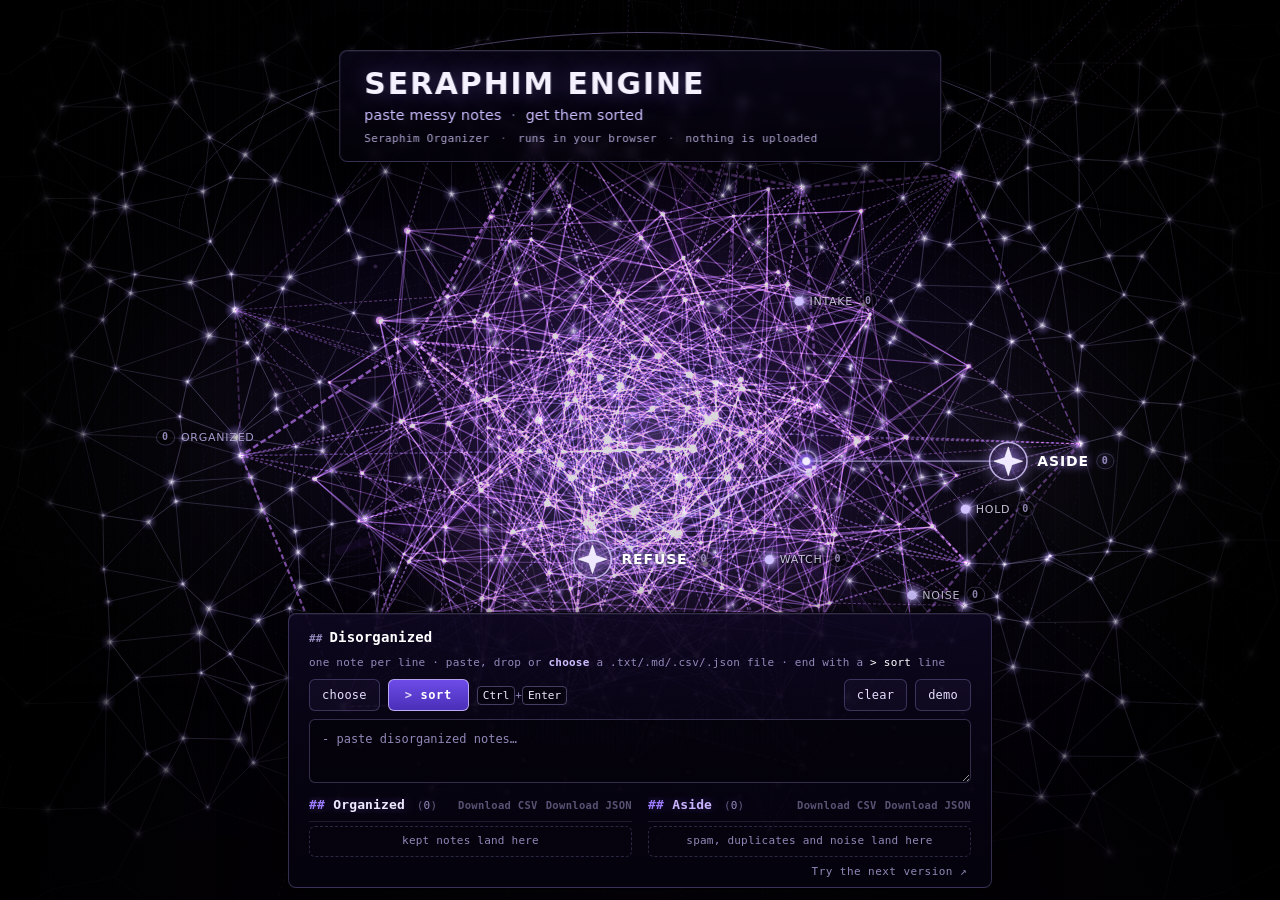
==== commit f4d2bde1: "refine: tray downloads never wrap under the title (desk 704px on desktop, title ellipsizes first)" ====
--- a/standalone.html
+++ b/standalone.html
@@ -1182,6 +1182,12 @@
 @media (max-width:480px){#sortDesk{width:calc(100vw - 16px)!important}#sortDesk #sortedFigures .tray h3{flex:0 1 auto;margin-right:auto!important}}
 @media (max-width:480px){#sortDesk #sortedFigures .tray{column-gap:4px}#sortDesk #sortedFigures .tray .dl button{padding:0 4px!important}}
 @media (max-width:480px){#sortDesk #vnextLink::after{content:"";position:absolute;left:-8px;right:-8px;top:-10px;bottom:-10px}}
+/* refine: the tray title yields (ellipsis) before the downloads ever wrap under it */
+#sortDesk #sortedFigures .tray{flex-wrap:wrap}
+#sortDesk #sortedFigures .tray h3{flex:1 1 0%!important;min-width:0!important;margin-right:0!important}
+#sortDesk #sortedFigures .tray .dl{gap:8px!important}
+@media (max-width:480px){#sortDesk #sortedFigures .tray .dl{gap:0!important}}
+@media (min-width:481px){#sortDesk{width:min(704px,calc(100vw - 32px))!important}#sortDesk #sortedFigures{column-gap:16px!important}}
 </style>
 </head>
 <body>
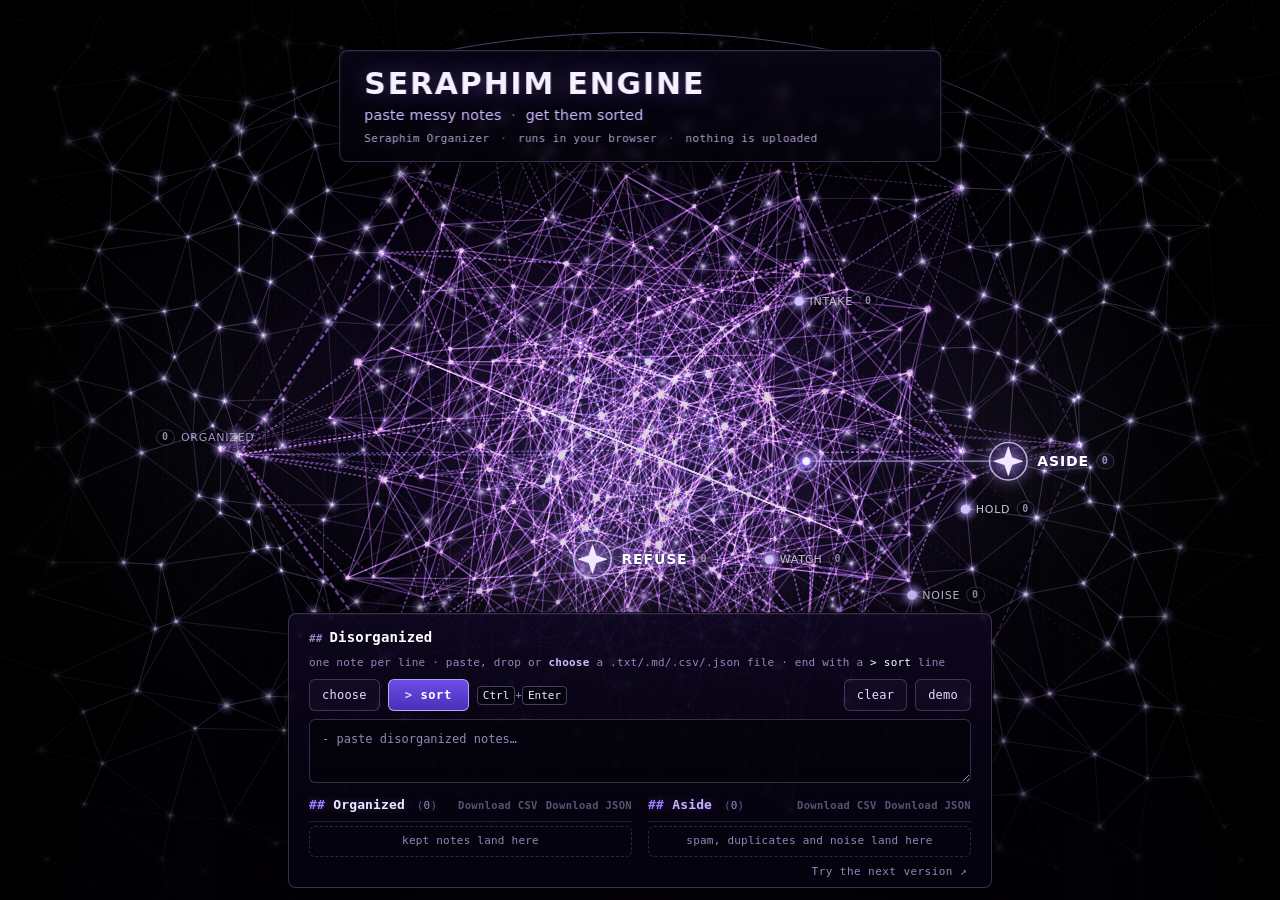
==== commit c0c43617: "classifier: Drive-corpus hardening (3 page copies) The previous commit (b0c881b) carried only docs/v" ====
--- a/standalone.html
+++ b/standalone.html
@@ -4843,14 +4843,15 @@
 /* SERAPHIM_NOTE_CLASSIFIER_BEGIN — deterministic, client-side: spam / duplicate / noise → Aside; real notes → Organized */
 /* Strong signals: any one of these (score ≥ 2 total) refuses a line. */
 const NOTE_SPAM_RULES=[
-  [/\bguarantee(d|s)?\b/i,1],[/\b(guaranteed?)\s+(returns?|profits?|results?|income|gains?|winnings?)\b/i,2],
+  [/^(?!.*\b(not|no|never|without|cannot|can't|doesn't|isn't)\s+(\S+\s+){0,3}guarantee).*\bguarantee(d|s)?\b/i,1], /* 'does not guarantee' / 'not a guarantee' is no promise */[/\b(guaranteed?)\s+(returns?|profits?|results?|income|gains?|winnings?)\b/i,2],
   [/\bnext\s+\d{2,}\s?x\b|\b\d{2,}\s?x\s+(gains?|returns?|profits?|potential|gem|coin|token|crypto|pump|moon)\b/i,2], /* '12x modules' in a parts list is not spam */[/\bclick\s+(here|now|below|this\s+link)\b/i,2],[/\bfree\s+(money|cash|gift|iphone|crypto|bitcoin|trial\s+now)\b/i,2],
   [/\b(act|buy|order|join|sign\s*up|invest)\s+now\b/i,1.5],[/\blimited[\s-]+time\b/i,1],[/\brisk[\s-]*free\b|\bno\s+risk\b/i,1.5],
   [/\bdouble\s+your\b|\bget\s+rich\b|\bmake\s+money\s+fast\b|\bpassive\s+income\b|\bfinancial\s+freedom\b/i,2],
   [/\bearn\s+\$?\d/i,1.5],[/\byou('ve|\s+have)?\s+(won|been\s+selected)\b|\bclaim\s+your\s+(prize|reward|gift)\b|\bwinner\b/i,2],
-  [/\bcongratulations\b/i,1],[/\bto\s+the\s+moon\b|\bpump\b|\bairdrop\b|\bmoonshot\b|\bnext\s+100x\b|\bshitcoin\b|\bmemecoin\b/i,2],
-  [/\b(crypto|bitcoin|btc|eth|doge|token|coin|nft)s?\b.*\b(buy|now|profit|gains?|moon|pump|x\d+|\d+x|rich|guarantee)|\b(buy|profit|gains?|pump)\b.*\b(crypto|bitcoin|btc|eth|doge|token|coin|nft)s?\b/i,2],
-  [/\b(dm|message)\s+me\s+(now|for)\b|\bwork\s+from\s+home\b.*\$|\bcasino\b|\bviagra\b|\blose\s+weight\s+fast\b|\bmiracle\b|\bunsubscribe\b/i,2],
+  [/\bcongratulations\b/i,1],[/\bto\s+the\s+moon\b|\bpump(ing)?\s+(and|&|n'?)\s+dump(ing)?\b|\bairdrop\b|\bmoonshot\b|\bnext\s+100x\b|\bshitcoin\b|\bmemecoin\b/i,2],
+  /* crypto hype: whole words only ('buyer' is not 'buy'); 'token' / 'coin' are also software words, so they need a money word, not just 'now' */
+  [/\b(crypto|bitcoin|btc|eth|doge|nft|altcoin)s?\b.*\b(buy|now|profit|gains?|moon|pump|x\d+|\d+x|rich|guaranteed?)\b|\b(tokens?|coins?)\b.*\b(buy|profit|gains?|moon|pump|\d{2,}x|rich|guaranteed?)\b|\b(buy|profit|gains?|pump)\b.*\b(crypto|bitcoin|btc|eth|doge|token|coin|nft)s?\b/i,2],
+  [/\b(dm|message)\s+me\s+(now|for)\b|\bwork\s+from\s+home\b.*\$|\bcasino\b|\bviagra\b|\blose\s+weight\s+fast\b|\bmiracle\b|\b(to|here\s+to)\s+unsubscribe\b|\bunsubscribe\s+(here|below|now|link)\b|\bclick\b.{0,40}\bunsubscribe\b/i,2],
   [/\b100%\s*(free|guaranteed|legit)\b/i,2],
   /* dating spam */
   [/\b(hot|lonely|local|sexy)\s+singles\b|\b(meet|date|chat\s+with)\s+(hot\s+|local\s+|lonely\s+|sexy\s+)?singles\b|\bsingles\s+(in|near)\s+(your\s+area|you)\b/i,2],
@@ -4862,11 +4863,18 @@
 ];
 /* Amplifiers: punctuation / emoji. They only add to a line that already has a strong signal, never on their own. */
 const NOTE_SPAM_AMPLIFIERS=[[/\$\$+|💰|🚀|🤑|💸|🔥🔥/u,1.5],[/!{3,}/,1.5],[/!{2}/,0.5]];
+/* 'P0: 22745146 · 22745348': a short identifier with 3+ digit record numbers is a reference note, not "too short" */
+const NOTE_REFLINE=/(^|[^\p{L}\p{N}])\p{L}\d+([^\p{L}\p{N}]|$)/u, NOTE_RECNUM=/(^|\D)\d{3,}(\D|$)/;
+function noteIsRefLine(t){return NOTE_REFLINE.test(t)&&NOTE_RECNUM.test(t.replace(NOTE_REFLINE," "));}
 const NOTE_KB_ROWS=["qwertyuiop","asdfghjkl","zxcvbnm","1234567890"];
 /* Letters in any script count as text (Cyrillic, CJK, accented Latin, ...). */
 const NOTE_LETTER=/\p{L}/gu, NOTE_WORD2=/\p{L}{2,}/u;
 const NOTE_NOSPACE_SCRIPT=/[\p{Script=Han}\p{Script=Hiragana}\p{Script=Katakana}\p{Script=Thai}\p{Script=Lao}\p{Script=Khmer}\p{Script=Myanmar}]/gu;
 const NOTE_URL=/https?:\/\/\S+|www\.\S+/gi;
+/* 'GitHub:' / '2. Repo:' / '- Health:' left after removing the link: a labeled link */
+const NOTE_LINK_LABEL=/^[\s\-*•>]*(\d+[.)]\s*)?\p{L}[\p{L}\p{N}_\-]*\s*:[^\p{L}]*$|^\s*(GET|POST|PUT|PATCH|DELETE|HEAD|OPTIONS)\s*$/u;   /* also an HTTP method before an endpoint */
+/* XML namespace URIs in code (xmlns="http://www.w3.org/2000/svg") are identifiers, not links to check */
+const NOTE_NS_URI=/https?:\/\/www\.w3\.org\/\S*/gi;
 /* Code: identifiers with _ or dots, calls, assignments, braces. Code is never gibberish and never "shouting". */
 const NOTE_CODE=/[A-Za-z0-9]_[A-Za-z0-9]|_[A-Za-z]|\b[A-Za-z_]\w*\.[A-Za-z_]\w*|\b[A-Za-z_]\w*\(|[^=!<>]=[^=]|[{}]|;\s*$|=>|:=|==|\+=|-=/;
 /* Document markings and headings are not shouting. */
@@ -4874,18 +4882,25 @@
 const NOTE_HEADING=/^\s*([#>*\-•]+\s*)?((\d+(\.\d+)*|[IVXLC]+|[A-Z])[.):]\s+)|:\s*$|\s\|\s|^\s*\|/;
 /* 'PART LIST: ...' — a short label before a colon marks a heading or list, not prose */
 const NOTE_LABEL=/^\s*[\p{Lu}\p{N} _\-\/&]{2,40}:\s/u;
+/* Titles and headings, any case: a markdown heading, a list item with a label ('- Cover line: ...'), or title separators ' / ', ' — ', ' · ', ' • ' */
+/* ALL-CAPS reads as prose aimed at a reader only with a pronoun, an urgency word, or sentence punctuation (two sentences, ! or ?).
+   An all-caps title or section heading ('STATEMENT REGARDING FEDERALLY SPONSORED RESEARCH') has none of these. */
+const NOTE_PROSE=/\b(WE|YOU|YOUR|YOURS|YOU'RE|YOU'LL|I'M|I'VE|I'LL|OUR|MY|ME|EVERYONE|ANYONE|TODAY|NOW|TONIGHT|HURRY|URGENT)\b|[!?]|\p{L}\.\s+\p{L}/u;
+const NOTE_TITLE=/^\s*#{1,6}\s|^\s*[-*•]\s+[^:]{1,40}:\s|\s[\/—–·•]\s/u;
 /* A bare date / time stamp is a thin note (HOLD), not noise. */
 const NOTE_STAMP=/^\s*(\d{4}-\d{2}-\d{2}([T ]\d{1,2}:\d{2}(:\d{2}(\.\d+)?)?\s?(Z|UTC|[+-]\d{2}:?\d{2})?)?|\d{1,2}[\/.]\d{1,2}[\/.]\d{2,4}|\d{1,2}:\d{2}(:\d{2})?\s?([ap]m)?)\s*$/i;
 /* Duplicate keys. Kept-line key: case, whitespace and punctuation ignored, links read as "url" (a repost with a new short link is a
    duplicate); operators = + * / < > are kept, so a+b and a-b differ. Refused/noise key: case-sensitive, links kept verbatim. A line with no letters or digits keys on its collapsed text. */
 function noteBase(s,urlToken){s=String(s||""); if(urlToken) s=s.replace(NOTE_URL," url "); return s.normalize("NFKD").replace(/[\u0300-\u036f]/g,"").replace(/([=+*\/<>])/g," $1 ").replace(/[^\p{L}\p{N}\p{M}=+*\/<>]+/gu," ").replace(/\s+/g," ").trim();}
-function noteKey(s){const b=noteBase(s,true).toLowerCase(); return b||("~"+String(s||"").replace(/\s+/g," ").trim());}
+/* A link counts as "url" in the key only when the line has real text around it (3+ words): a repost of a post with a new short link is a
+   duplicate, but 'Buy: <link A>' and 'Buy: <link B>' are two different links. */
+function noteKey(s){const txt=String(s||"").replace(NOTE_URL," ");const b=noteBase(s,(txt.match(/\p{L}{2,}/gu)||[]).length>=3).toLowerCase(); return b||("~"+String(s||"").replace(/\s+/g," ").trim());}
 function noteKeyCase(s){const b=noteBase(s); return b||("~"+String(s||"").replace(/\s+/g," ").trim());}
 function noteIsCode(t){return NOTE_CODE.test(t.replace(NOTE_URL," ").replace(/(^|\s)[@#][\w.]+/g," "));}   /* @handles and #tags are not code */
 function noteShouting(t){
   /* Long shouting prose only: at least 7 plain ALL-CAPS words (letters only, no digits/_), plain words ≥ 70% of tokens,
      and not a heading, table row, document marking or code line. */
-  if(noteIsCode(t)||NOTE_HEADING.test(t)||NOTE_LABEL.test(t)||NOTE_MARKING.test(t)) return false;
+  if(noteIsCode(t)||NOTE_HEADING.test(t)||NOTE_LABEL.test(t)||NOTE_TITLE.test(t)||NOTE_MARKING.test(t)||!NOTE_PROSE.test(t)) return false;
   const toks=t.replace(NOTE_URL," ").split(/\s+/).filter(Boolean);
   const plain=toks.map(w=>w.replace(/^[^\p{L}]+|[^\p{L}]+$/gu,"")).filter(w=>w&&/^[\p{L}'’]+$/u.test(w));
   const caps=plain.filter(w=>(w.match(/\p{L}/gu)||[]).length>=2&&w===w.toUpperCase()&&w!==w.toLowerCase());
@@ -4903,9 +4918,13 @@
 function noteIsGibberish(t){
   const all=(t.match(NOTE_LETTER)||[]);
   if(all.length<2) return all.length?"too short":"no words";
+  /* hex literals, hashes and ids (letters mixed with digits, 6+ chars) are identifiers, not mash; drop them before the letter heuristics */
+  const t0=t; t=t.replace(/\b0x[0-9a-f]+\b/gi," ").replace(/(?<![\p{L}\p{N}])(?=[\p{L}\p{N}_-]*\d)(?=[\p{L}\p{N}_-]*\p{L})[\p{L}\p{N}_-]{6,}(?![\p{L}\p{N}])/gu," ");
+  if(t0!==t && !(t.match(/\p{L}{2,}/gu)||[]).length) return "";
   const letters=(t.toLowerCase().match(/[a-z]/g)||[]);   /* the mash heuristics below are Latin-keyboard heuristics */
   const alpha=letters.join("");
   const words=t.toLowerCase().split(/[^a-z]+/).filter(Boolean);
+  if(noteIsCode(t0)||words.filter(noteRealWord).length>=2) return "";   /* real sentence or code: never mash */
   if(words.some(w=>/([a-z])\1{4,}/.test(w))) return "mash";
   const toks=t.toLowerCase().split(/[^a-z0-9]+/).filter(Boolean);
   for(const tok of toks){ if(tok.length>=4 && NOTE_KB_ROWS.some(r=>r.includes(tok)||r.split("").reverse().join("").includes(tok))) return "keyboard mash"; }
@@ -4960,14 +4979,15 @@
   const keepIt=(label)=>{ seen.kept.add(k); if(k[0]!=="~"){ if(!seen.byLen.has(k.length)) seen.byLen.set(k.length,[]); seen.byLen.get(k.length).push(k); } return {keep:true,reason:"kept",label}; };
   const drop=(reason,label)=>{ seen.dropped.add(kc); return {keep:false,reason,label}; };
   const noUrl=t.replace(NOTE_URL," ").trim();
-  const urlOnly=noUrl!==t && (noUrl.match(/\p{L}{2,}/gu)||[]).length<2;
+  const urlOnly=noUrl!==t && (noUrl.match(/\p{L}{2,}/gu)||[]).length<2 && !NOTE_LINK_LABEL.test(noUrl);
   if(urlOnly) return drop("link only","spam");
   if(NOTE_STAMP.test(t)) return keepIt("event");
   const nl=(noUrl.match(NOTE_LETTER)||[]).length;
-  if(nl<2) return nl?drop("too short","noise"):drop("no words","noise");
+  const ref=nl<2&&noteIsRefLine(noUrl);
+  if(nl<2&&!ref) return nl?drop("too short","noise"):drop("no words","noise");
   if(noteNearDup(k,seen)) return {keep:false,reason:"duplicate",label:"duplicate"};
   if(noteSpamScore(t)>=2) return drop("spam","spam");
-  const g=noteIsGibberish(noUrl||t);
+  const g=ref?"":noteIsGibberish(noUrl||t);
   if(g) return drop(g,"noise");
   return keepIt(noteLabel(t));
 }
@@ -4982,7 +5002,7 @@
   const letterWords=toks.filter(w=>NOTE_WORD2.test(w)).length;
   /* identifiers like P0, Q3, v2 count as words; so do 3+ digit numbers once there is a real word (reference lists, ids) */
   const alnum=toks.filter(w=>!NOTE_WORD2.test(w)&&/\p{L}/u.test(w)&&/\d/.test(w)&&w.replace(/[^\p{L}\p{N}]/gu,"").length>=2).length;
-  const nums=letterWords?toks.filter(w=>/^\(?\d{3,}[\d.,]*\)?[.,;:]?$/.test(w)).length:0;
+  const nums=(letterWords||alnum)?toks.filter(w=>/^\(?\d{3,}[\d.,]*\)?[.,;:]?$/.test(w)).length:0;
   const n=letterWords+alnum+nums;
   if(n>=2) return n;
   /* scripts written without spaces: 4+ characters read as more than one word */
@@ -4996,8 +5016,9 @@
     return "noise";
   }
   const t=String(text==null?"":text).replace(/\s+/g," ").trim();
-  if(noteWordCount(t)<2 || noteSpamScore(t)>0) return "hold";
-  if(/https?:\/\/\S+|www\.\S+/i.test(t)) return "watch";
+  if(noteSpamScore(t)>0) return "hold";
+  if(/https?:\/\/\S+|www\.\S+/i.test(t.replace(NOTE_NS_URI," "))) return "watch";
+  if(noteWordCount(t)<2) return "hold";
   return "organized";
 }
 /* SERAPHIM_NOTE_CLASSIFIER_END */
@@ -5011,7 +5032,7 @@
 function parseDump(name,text){
   /* No silent drops: every non-blank line is sorted. Only an exact "> sort" command line is skipped, and skips are counted
      (items.skipped = {command, overCap}) so the status line can report them. */
-  const items=[]; const n=(name||"").toLowerCase(); items.skipped={command:0,overCap:0};
+  const items=[]; const n=(name||"").toLowerCase(); items.skipped={command:0,overCap:0,header:0};
   const push=(id,t,kind)=>{const s=String(t||"").trim();if(!s)return;
     if(/^>\s*sort$/i.test(s)){items.skipped.command++;return;}
     if(items.length>=CAP){items.skipped.overCap++;return;}
@@ -5058,16 +5079,18 @@
       const headers=split(lines[0]).map(h=>h.replace(/^"|"$/g,""));
       const low=headers.map(h=>h.toLowerCase());
       const hasHeader=low.some(h=>/^(id|title|name|text|t|kind|type|label|item|content|line)$/.test(h));
-      const ti=Math.max(0,low.findIndex(h=>/title|name|text|file|label|item|content|line/.test(h)));
+      const tiRaw=low.findIndex(h=>/title|name|text|file|label|item|content|line/.test(h)), ti=Math.max(0,tiRaw);
       const ii=low.findIndex(h=>/^id$/.test(h));
       const ki=low.findIndex(h=>/kind|type/.test(h));
-      const start=hasHeader?1:0;
+      const start=hasHeader?1:0; if(hasHeader) items.skipped.header=1;   /* the header row is read as column names, and reported */
       for(let i=start;i<lines.length;i++){
         const cols=split(lines[i]).map(c=>c.replace(/^"|"$/g,""));
-        if(!cols.some(Boolean))continue;
-        if(hasHeader)push(ii>=0&&cols[ii]?cols[ii]:(i),cols[ti]||cols.filter(Boolean).join(" · "),ki>=0?cols[ki]:"");
+        /* every row is sorted: an empty row is sorted as its raw text; with no title-like column the row text is all its non-id cells */
+        if(!cols.some(Boolean)){push(i,lines[i]);continue;}
+        const rest=cols.filter((c,k)=>c&&k!==ii).join(" · ")||cols.filter(Boolean).join(" · ");
+        if(hasHeader)push(ii>=0&&cols[ii]?cols[ii]:(i),(tiRaw>=0&&cols[ti])||rest,ki>=0?cols[ki]:"");
         else if(cols.length===1)push(i,cols[0]);
-        else push(cols[0],cols.slice(1).join(" · "));
+        else push(cols[0],cols.slice(1).filter(Boolean).join(" · ")||lines[i]);
       }
       if(items.length)return items;
     }
@@ -5148,6 +5171,7 @@
   const parts=[["refuse",c.refuse],["aside",c.aside],["noise",c.noise],["hold",c.hold],["watch",c.watch]].filter(x=>x[1]).map(x=>x[0]+" "+x[1]);
   const sk=res.skipped||{command:0,overCap:0}, skips=[];
   if(sk.command) skips.push(sk.command+' command line'+(sk.command===1?'':'s')+' skipped');
+  if(sk.header) skips.push('1 header row read as column names');
   if(sk.overCap) skips.push(sk.overCap+' line'+(sk.overCap===1?'':'s')+' over the '+CAP+'-line cap skipped');
   return 'sorted '+n+' line'+(n===1?'':'s')+': <b>'+res.counts.admit+'</b> organized, <b>'+res.counts.refuse+'</b> aside'+(parts.length?' <span class="lanesMsg">· '+parts.join(' · ')+'</span>':'')+(skips.length?' <span class="skipMsg">· '+skips.join(' · ')+'</span>':'');
 }
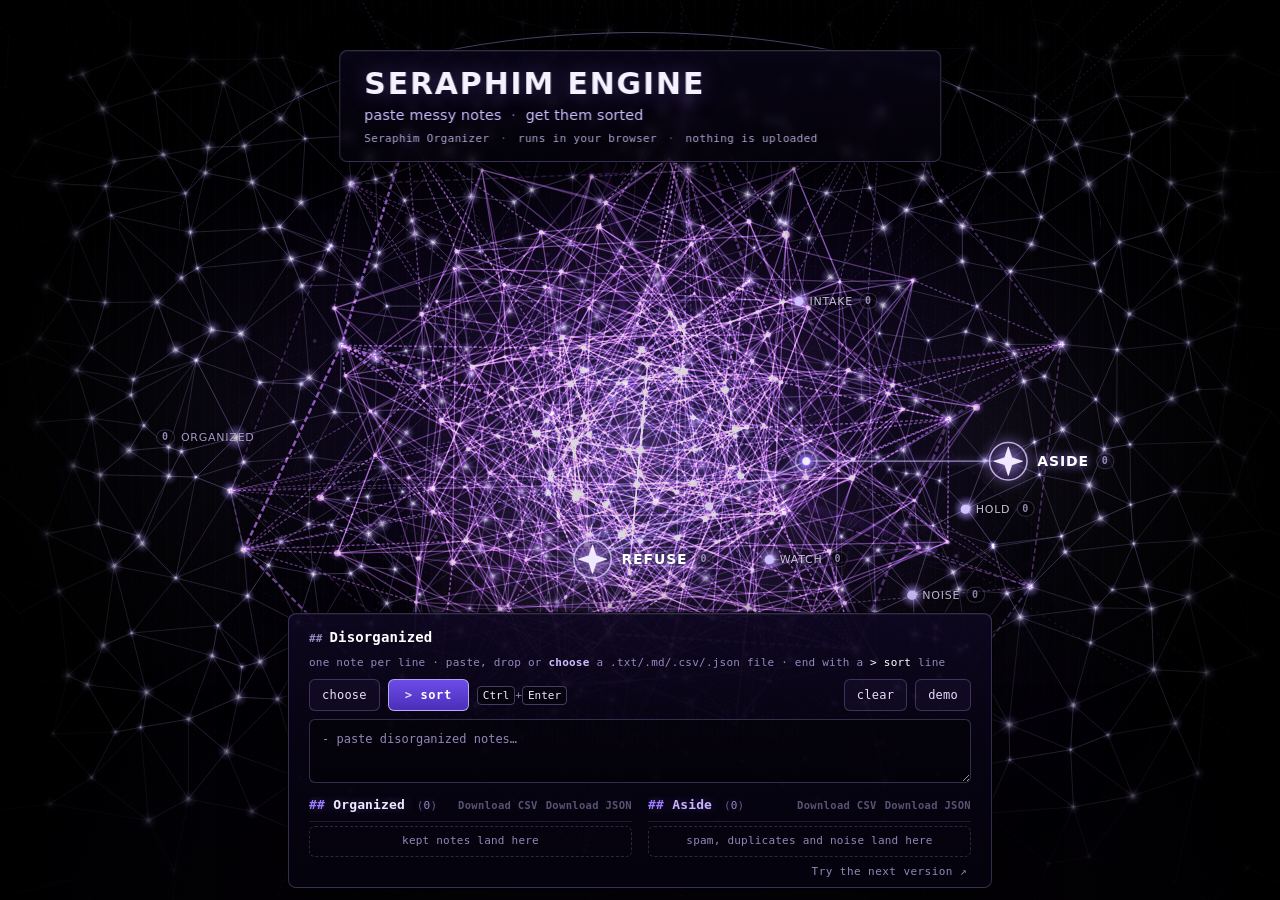
==== commit 7f6ceda4: "copy: plain meta description and og tags; checklist names SERAPHIM ENGINE heading" ====
--- a/standalone.html
+++ b/standalone.html
@@ -4,12 +4,12 @@
 <meta charset="utf-8"/>
 <meta name="viewport" content="width=device-width, initial-scale=1, viewport-fit=cover"/>
 <meta name="color-scheme" content="dark"/>
-<meta name="description" content="Seraphim Organizer: paste disorganized notes and the Seraphim Engine sorts them in your browser. Real notes go to Organized; spam, duplicates and noise are set aside. Nothing is uploaded."/>
+<meta name="description" content="Paste messy notes and the Seraphim Engine sorts them in your browser. Nothing is uploaded."/>
 <meta name="theme-color" content="#000000"/>
 <meta name="apple-mobile-web-app-capable" content="yes"/>
 <meta name="apple-mobile-web-app-status-bar-style" content="black-translucent"/>
-<meta property="og:title" content="Seraphim Organizer · Seraphim Engine"/>
-<meta property="og:description" content="Disorganized in. Organized out. Runs in your browser; nothing is uploaded."/>
+<meta property="og:title" content="Seraphim Engine"/>
+<meta property="og:description" content="Paste messy notes and the Seraphim Engine sorts them in your browser. Nothing is uploaded."/>
 <meta property="og:type" content="website"/>
 <meta property="og:url" content="https://snowphamtom.github.io/seraphim-organizer/"/>
 <meta name="twitter:card" content="summary_large_image"/>
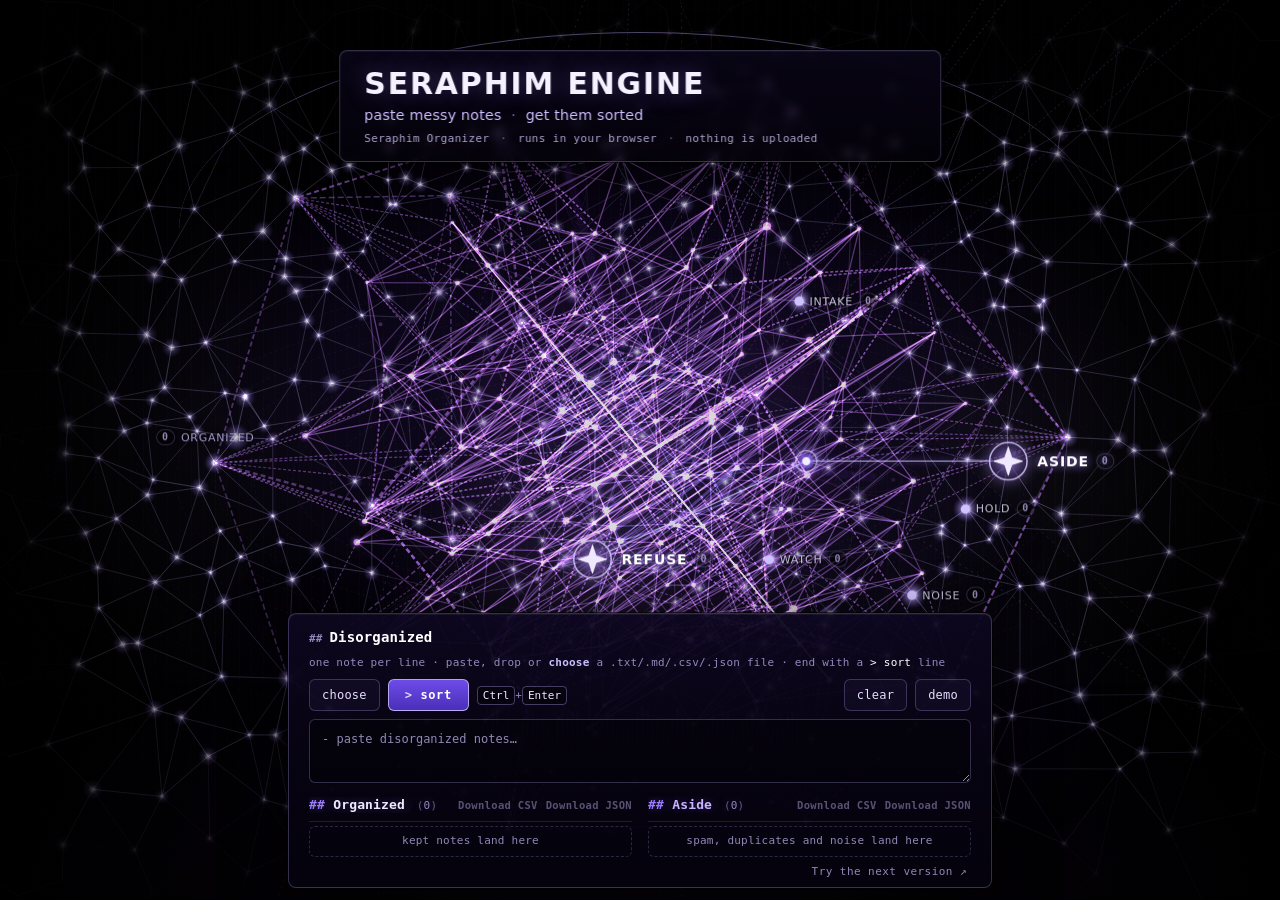
==== commit 4eecda8f: "refine: reduced motion draws one frame per sort, then holds; v-next link gets its own 44px row on ph" ====
--- a/standalone.html
+++ b/standalone.html
@@ -1181,13 +1181,15 @@
 @media (max-width:480px){body:not(.sorted) #sortDesk #sortedFigures .chips{height:44px}}
 @media (max-width:480px){#sortDesk{width:calc(100vw - 16px)!important}#sortDesk #sortedFigures .tray h3{flex:0 1 auto;margin-right:auto!important}}
 @media (max-width:480px){#sortDesk #sortedFigures .tray{column-gap:4px}#sortDesk #sortedFigures .tray .dl button{padding:0 4px!important}}
-@media (max-width:480px){#sortDesk #vnextLink::after{content:"";position:absolute;left:-8px;right:-8px;top:-10px;bottom:-10px}}
+@media (max-width:480px){#sortDesk{padding-bottom:50px!important}#sortDesk #vnextLink{bottom:3px!important;right:8px!important;min-height:44px;padding:0 10px!important}} /* refine: phones give the v-next link its own 44px row under the trays (it overlapped the Aside tray corner) */
 /* refine: the tray title yields (ellipsis) before the downloads ever wrap under it */
 #sortDesk #sortedFigures .tray{flex-wrap:wrap}
 #sortDesk #sortedFigures .tray h3{flex:1 1 0%!important;min-width:0!important;margin-right:0!important}
 #sortDesk #sortedFigures .tray .dl{gap:8px!important}
 @media (max-width:480px){#sortDesk #sortedFigures .tray .dl{gap:0!important}}
 @media (min-width:481px){#sortDesk{width:min(704px,calc(100vw - 32px))!important}#sortDesk #sortedFigures{column-gap:16px!important}}
+
+@media (prefers-reduced-motion:reduce){ #uploadBox .scanBar{animation:none!important;display:none!important} } /* refine: no scan sweep during a sort under reduced motion */
 </style>
 </head>
 <body>
@@ -2129,6 +2131,7 @@
 
 function triggerUploadFX(phase, verdicts){
   /* phase: "receive" | "sort" — visual feedback for dump intake */
+  if(reduceMotion){ uploadFX.flash=0; uploadFX.sparks=[]; return; } /* refine: reduced motion = no intake sparks, flash or 1.2 s desk state (they streamed/flipped for ~1 s after a sort) */
   const box=$("uploadBox");
   if(box){
     box.classList.remove("receiving","sorting");
@@ -3803,7 +3806,7 @@
   const coa=0.5+0.5*Math.sin(t*TEMPO.base+1.2);
   const centers=[];
   for(const p of mintMesh.parts){
-    p.a+=0.0035*p.spin;
+    if(!reduceMotion) p.a+=0.0035*p.spin; /* refine: aside mass holds still under reduced motion */
     const focus=focusId!=null&&p.id!=null&&String(p.id)===String(focusId); const alpha=focus?1:(focusId!=null?dim:1);
     const pull=0.014*coa;
     const fateA=_sealTriadLive[1]; /* Aside ray */
@@ -4704,15 +4707,17 @@
 let lastYaw=cam.userYaw, lastPitch=cam.userPitch, lastRoll=cam.userRoll;
 let frameN=0;
 let rmW=0,rmH=0,rmBusyUntil=performance.now()+1500;
+let rmOnce=0, rmWasDown=false; /* refine: reduced motion draws exactly one frame per change (sort, wheel, camera key, end of a drag), then holds */
 if(reduceMotion){
-  const rmWake=ms=>()=>{rmBusyUntil=Math.max(rmBusyUntil,performance.now()+ms);};
-  addEventListener("seraphim:sort",rmWake(250)); /* refine: redraw the new state once, then hold (no 6 s glow decay) */
-  for(const ev of ["pointerdown","wheel","keydown"]) addEventListener(ev,rmWake(2000),{passive:true});
+  const once=()=>{rmOnce=1;};
+  addEventListener("seraphim:sort",once);
+  addEventListener("wheel",once,{passive:true});
+  addEventListener("keydown",e=>{ const el=e.target; if(el&&(el.tagName==="TEXTAREA"||el.tagName==="INPUT"||el.tagName==="BUTTON"||el.tagName==="A"||el.isContentEditable)) return; rmOnce=1; },{passive:true});
 }
 function frame(now){
   const dt=now-lastFrameTs; lastFrameTs=now;
-  /* auditPolish: reduced motion = still core. Redraw only briefly after load, resize, input or a sort, then hold the last frame. */
-  if(reduceMotion){ if(W!==rmW||H!==rmH){rmW=W;rmH=H;rmBusyUntil=Math.max(rmBusyUntil,now+1200);} if(now>rmBusyUntil && !nav.down){ requestAnimationFrame(frame); return; } }
+  /* auditPolish: reduced motion = still core. Redraw only while loading/resizing or dragging; a sort, wheel or camera key draws exactly one frame; then hold the last frame. */
+  if(reduceMotion){ if(W!==rmW||H!==rmH){rmW=W;rmH=H;rmBusyUntil=Math.max(rmBusyUntil,now+1200);} if(rmWasDown&&!nav.down){rmWasDown=false;rmOnce=1;} if(nav.down) rmWasDown=true; if(now>rmBusyUntil && !nav.down && !rmOnce){ requestAnimationFrame(frame); return; } rmOnce=0; }
   skipHeavy=dt>32 || reduceMotion; /* speedDetail: keep densify draws */
   const t=reduceMotion?2.4:(now-t0)*0.001; /* auditPolish: reduced motion draws a still core (no ray/breath motion) */
   frameN++;
@@ -4724,7 +4729,7 @@
     const ck=Math.max(0, Math.min(1, (cinemaUntil-now)/3800));
     sealPulse=Math.max(sealPulse, 0.42+0.28*ck);
   }
-  if(!nav.down && !cam.auto && now-nav.idleAt>2200) cam.auto=true;
+  if(!reduceMotion && !nav.down && !cam.auto && now-nav.idleAt>2200) cam.auto=true; /* refine: no idle auto-orbit under reduced motion (it spun the core for up to 2 s after each click) */
   if(cam.auto){
     /* continuous gyroscopic tumble — integrate angular rates (omni 360°) */
     const dts=Math.min(0.05, Math.max(0, dt)*0.001);
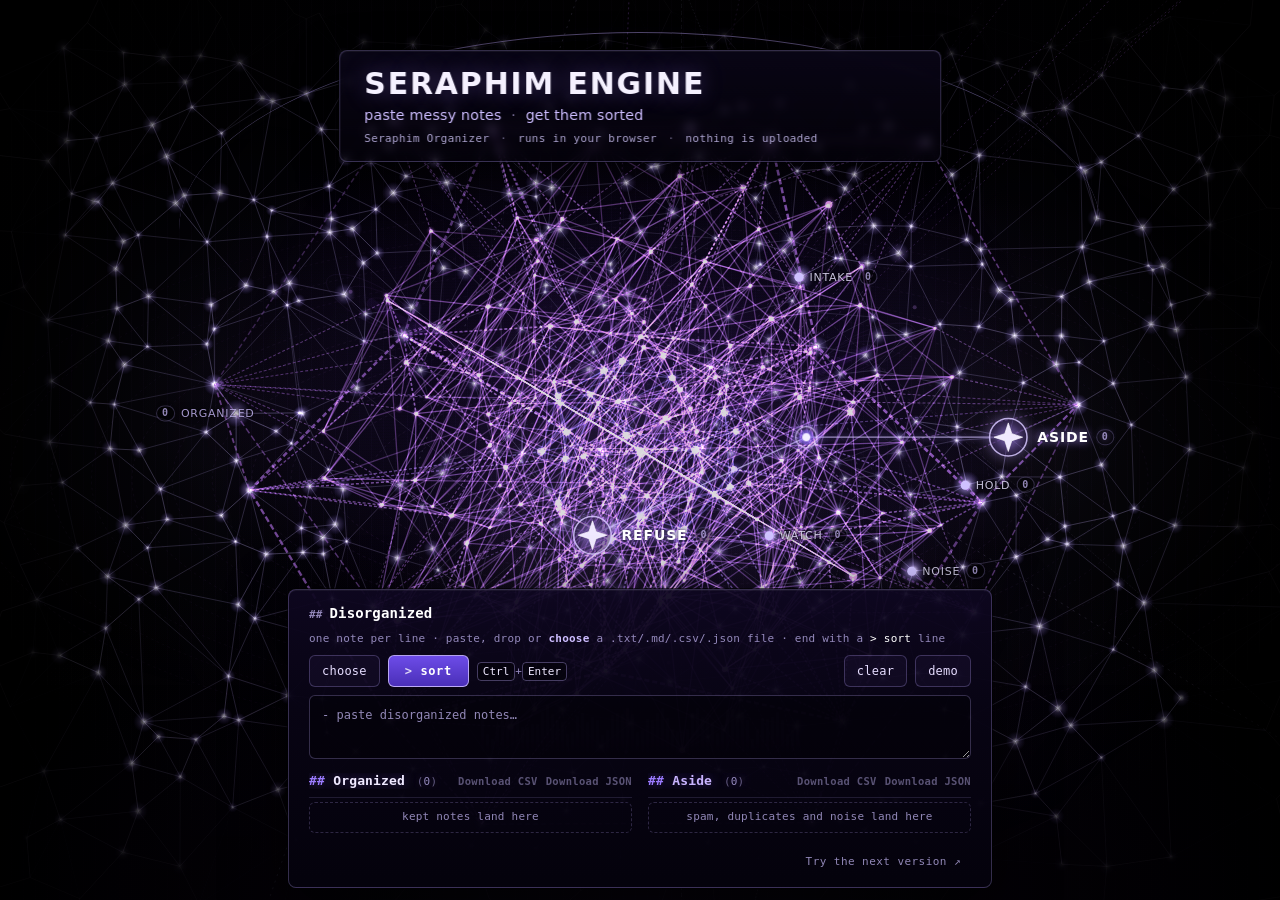
==== commit f397ceb2: "folders: Organized/Aside output grouped into collapsible <details> folders by lane/label (Name (n), " ====
--- a/standalone.html
+++ b/standalone.html
@@ -1190,6 +1190,40 @@
 @media (min-width:481px){#sortDesk{width:min(704px,calc(100vw - 32px))!important}#sortDesk #sortedFigures{column-gap:16px!important}}
 
 @media (prefers-reduced-motion:reduce){ #uploadBox .scanBar{animation:none!important;display:none!important} } /* refine: no scan sweep during a sort under reduced motion */
+/* folders (2026-09-27, Taylor): after a sort each tray groups its lines into native <details> folders by the lane/label the classifier
+   already assigns. Summary = "Name (n)". Collapsed by default except the largest; one Expand all / Collapse all control.
+   No open/close animation (native details, no transitions); 44px tap targets on phones; purple / black / white only. */
+/* the desk's bottom row (50px at every width) holds Expand all / Collapse all on the left and "Try the next version" on the right */
+#sortDesk{padding-bottom:50px!important}
+#sortDesk #folderBar{position:absolute;left:20px;bottom:3px;height:44px;display:flex;align-items:center;margin:0;z-index:2}
+#sortDesk #folderBar[hidden]{display:none!important}
+#sortDesk #foldAll{appearance:none;box-sizing:border-box;cursor:pointer;min-height:28px;padding:0 12px;border-radius:6px;background:transparent;
+  border:1px solid rgba(190,170,255,.42);color:#efe9ff;font:600 11px/1.2 var(--rf-mono);letter-spacing:.02em;transition:none}
+#sortDesk #foldAll:hover{background:rgba(155,123,255,.14);color:#fff;border-color:rgba(205,189,255,.62)}
+#sortDesk #sortedFigures details.folder{margin:0 0 2px;border-left:1.5px solid rgba(155,123,255,.30);min-width:0}
+#sortDesk #sortedFigures details.folder>summary{list-style:none;display:flex;align-items:center;gap:6px;box-sizing:border-box;min-height:28px;
+  padding:2px 8px;cursor:pointer;border-radius:0 4px 4px 0;font:650 12px/1.3 var(--rf-mono);color:#efe9ff;user-select:none;
+  -webkit-user-select:none;white-space:nowrap;overflow:hidden;text-overflow:ellipsis;transition:none;animation:none}
+#sortDesk #sortedFigures details.folder>summary::-webkit-details-marker{display:none}
+#sortDesk #sortedFigures details.folder>summary::marker{content:""}
+#sortDesk #sortedFigures details.folder>summary::before{content:"\25B8";flex:none;width:1ch;color:#b8a4ff}
+#sortDesk #sortedFigures details.folder[open]>summary::before{content:"\25BE"}
+#sortDesk #sortedFigures details.folder>summary .fc{color:rgba(205,192,255,.78);font-weight:500}
+#sortDesk #sortedFigures details.folder>summary:hover{background:rgba(155,123,255,.12);color:#fff}
+#sortDesk #sortedFigures details.folder>summary:focus-visible{outline:none;box-shadow:var(--rf-ring)}
+#sortDesk #sortedFigures details.folder[open]>summary{color:#fff}
+#sortDesk #sortedFigures .folderBody{padding:0 0 4px 14px;min-width:0}
+#sortDesk #sortedFigures .folderBody .chipFig{margin:0 0 0 -6px}
+#sortDesk #sortedFigures .folderBody .empty{height:auto;justify-content:flex-start;padding:2px 0}
+body.sorted #sortDesk #sortedFigures .chips{height:clamp(96px,16vh,150px)}
+@media (max-width:480px),(pointer:coarse){
+  #sortDesk #foldAll{min-height:44px;padding:0 14px}
+  #sortDesk #sortedFigures details.folder>summary{min-height:44px}
+}
+@media (max-width:480px){body.sorted #sortDesk #sortedFigures .chips{height:clamp(80px,10.5vh,92px)}#sortDesk #folderBar{left:12px}}
+/* "Try the next version": a 44px-tall tap area at every width (was 19px tall at 600 and 1280) */
+#sortDesk #vnextLink{box-sizing:border-box;display:inline-flex!important;align-items:center;min-height:44px!important;bottom:3px!important;padding:0 10px!important}
+@media (prefers-reduced-motion:reduce){#sortDesk details.folder,#sortDesk details.folder *{transition:none!important;animation:none!important}}
 </style>
 </head>
 <body>
@@ -1235,6 +1269,7 @@
     <p id="deskMsg" role="status" aria-live="polite"></p>
   </div>
   <div id="sortedFigures">
+    <div id="folderBar" hidden><button type="button" id="foldAll" aria-controls="figAdmit figRelease" aria-expanded="false">Expand all</button></div>
     <div class="tray admit" id="trayAdmit">
       <h3><span class="hash">## </span>Organized <span class="count" id="figAdmitN">0</span></h3>
       <div class="dl"><button type="button" id="exportAdmitCsv" disabled>Download CSV</button><button type="button" id="exportAdmitJson" disabled>Download JSON</button></div>
@@ -1918,7 +1953,7 @@
 },{passive:false});
 canvas.addEventListener("dblclick",e=>{e.preventDefault();resetView();});
 document.getElementById("resetView").onclick=e=>{e.stopPropagation();resetView();};
-addEventListener("keydown",e=>{const tg=e.target&&e.target.tagName; if(tg==="TEXTAREA"||tg==="INPUT"||tg==="SELECT"||tg==="BUTTON"||(e.target&&e.target.isContentEditable)) return; keys[e.code]=true; if(["Space","ArrowUp","ArrowDown","ArrowLeft","ArrowRight"].includes(e.code))e.preventDefault();});
+addEventListener("keydown",e=>{const tg=e.target&&e.target.tagName; if(tg==="TEXTAREA"||tg==="INPUT"||tg==="SELECT"||tg==="BUTTON"||tg==="SUMMARY"||(e.target&&e.target.isContentEditable)) return; keys[e.code]=true; if(["Space","ArrowUp","ArrowDown","ArrowLeft","ArrowRight"].includes(e.code))e.preventDefault();});
 addEventListener("keyup",e=>{keys[e.code]=false;});
 
 function seedField(n){
@@ -4712,7 +4747,7 @@
   const once=()=>{rmOnce=1;};
   addEventListener("seraphim:sort",once);
   addEventListener("wheel",once,{passive:true});
-  addEventListener("keydown",e=>{ const el=e.target; if(el&&(el.tagName==="TEXTAREA"||el.tagName==="INPUT"||el.tagName==="BUTTON"||el.tagName==="A"||el.isContentEditable)) return; rmOnce=1; },{passive:true});
+  addEventListener("keydown",e=>{ const el=e.target; if(el&&(el.tagName==="TEXTAREA"||el.tagName==="INPUT"||el.tagName==="BUTTON"||el.tagName==="A"||el.tagName==="SUMMARY"||el.isContentEditable)) return; rmOnce=1; },{passive:true});
 }
 function frame(now){
   const dt=now-lastFrameTs; lastFrameTs=now;
@@ -4796,6 +4831,7 @@
   // FPS guard: drop WebGL if frames tank on mobile
   if(webglOk && W<=900 && dt>28){ glFPSBad=(glFPSBad||0)+1; if(glFPSBad>45){ webglOk=false; if(glCanvas) glCanvas.style.display="none"; } }
   else if(webglOk) glFPSBad=Math.max(0,(glFPSBad||0)-1);
+  if(reduceMotion&&window.__mesh&&window.__mesh.rmFlush) window.__mesh.rmFlush(now); /* reduced motion: the mesh is drawn in this same frame as the core (no follow-up redraw) */
   requestAnimationFrame(frame);
 }
 requestAnimationFrame(frame); seedField(W<=900?3500:9000); seedFog(); seedInkDrops();
@@ -5143,8 +5179,30 @@
     el.classList.add(el.closest(".tray.admit")?"chipFlightAdmit":"chipFlightRelease");
   });
 }
-const SHOW_MAX=400;
 const EMPTY_ADMIT='<div class="empty">kept notes land here</div>', EMPTY_ASIDE='<div class="empty">spam, duplicates and noise land here</div>';
+/* Folders: after a sort each tray groups its lines into collapsible <details> folders. A folder is the lane or label the
+   classifier already assigned (no new model): kept lines by label (Tasks, Meetings, Events, Reminders, Ideas, Notes), kept-but-
+   uncertain by lane (Hold, Watch), set-aside lines by lane (Refuse, Noise, Aside). Folder counts always add up to the lines sorted. */
+const FOLDER_OF_TAG={task:"Tasks",meeting:"Meetings",event:"Events",reminder:"Reminders",idea:"Ideas",note:"Notes"};
+const FOLDER_ORDER=["Tasks","Meetings","Events","Reminders","Ideas","Notes","Hold","Watch","Refuse","Noise","Aside"];
+function folderFor(v){
+  if(v.lane==="refuse") return "Refuse"; if(v.lane==="aside") return "Aside"; if(v.lane==="noise") return "Noise";
+  if(v.lane==="hold") return "Hold"; if(v.lane==="watch") return "Watch";
+  if(v.decision!=="admit") return "Noise";
+  return FOLDER_OF_TAG[TAGS[v.label]]||"Notes";
+}
+function folderGroups(list){
+  const m=new Map(); list.forEach(v=>{const f=folderFor(v); if(!m.has(f)) m.set(f,[]); m.get(f).push(v);});
+  const rank=f=>{const i=FOLDER_ORDER.indexOf(f); return i<0?99:i;};
+  return [...m.entries()].sort((a,b)=>b[1].length-a[1].length||rank(a[0])-rank(b[0]));   /* by count, largest first */
+}
+function syncFoldAll(){
+  const b=$("foldAll"), bar=$("folderBar"); if(!b||!bar) return;
+  const fs=[...document.querySelectorAll("#sortedFigures details.folder")];
+  bar.hidden=!fs.length; const allOpen=fs.length>0&&fs.every(d=>d.open);
+  b.textContent=allOpen?"Collapse all":"Expand all"; b.setAttribute("aria-expanded",allOpen?"true":"false");
+}
+function setAllFolders(open){ document.querySelectorAll("#sortedFigures details.folder").forEach(d=>{d.open=open;}); syncFoldAll(); }
 function renderSortedFigures(verdicts){
   const a=$("figAdmit"), r=$("figRelease");
   const admits=(verdicts||[]).filter(v=>v.decision==="admit"), releases=(verdicts||[]).filter(v=>v.decision!=="admit");
@@ -5152,20 +5210,29 @@
   const mk=v=>{
     const el=document.createElement("div"); const tag=tagFor(v);
     el.className="chipFig lane-"+v.lane; el.tabIndex=0; el.title=(LANE_NAME[v.lane]||"")+" · "+v.t;
-    el.dataset.id=v.id; el.dataset.lane=v.lane; el.dataset.tag=tag; el.dataset.text=v.t;
+    el.dataset.id=v.id; el.dataset.lane=v.lane; el.dataset.tag=tag; el.dataset.text=v.t; el.dataset.folder=folderFor(v);
     el.innerHTML='<span class="k">'+esc(tag)+'</span><span class="ttl">'+esc(v.t)+'</span>';
     el.addEventListener("click",()=>focusNode(v.id));
     el.addEventListener("keydown",e=>{ if(e.key==="Enter"||e.key===" "){ e.preventDefault(); focusNode(v.id); } });
     return el;
   };
   a.innerHTML=""; r.innerHTML=""; const flown=[];
-  /* the tray shows the first SHOW_MAX rows; the rest are counted by lane in a "+N more in the download" note */
-  const more=(el,rest)=>{ if(!rest.length) return; const c={}; rest.forEach(v=>{c[v.lane]=(c[v.lane]||0)+1;});
-    const d=document.createElement("div"); d.className="moreNote"; d.dataset.more=String(rest.length);
-    d.style.cssText="margin:.45rem 0 .2rem;padding:.3rem .55rem;border:1px dashed rgba(200,182,255,.38);border-radius:4px;color:#dccfff;font-size:.8em;letter-spacing:.01em";
-    d.textContent="+"+rest.length+" more in the download ("+Object.keys(c).map(k=>(LANE_NAME[k]||k).toLowerCase()+" "+c[k]).join(" · ")+")"; el.appendChild(d); };
-  if(!admits.length) a.innerHTML=EMPTY_ADMIT; else { admits.slice(0,SHOW_MAX).forEach(v=>{const el=mk(v);a.appendChild(el);flown.push(el);}); more(a,admits.slice(SHOW_MAX)); }
-  if(!releases.length) r.innerHTML=EMPTY_ASIDE; else { releases.slice(0,SHOW_MAX).forEach(v=>{const el=mk(v);r.appendChild(el);flown.push(el);}); more(r,releases.slice(SHOW_MAX)); }
+  /* the largest folder across both trays starts open (ties: Tasks … Aside order); every other folder starts collapsed */
+  const all=folderGroups(verdicts||[]), openName=all.length?all[0][0]:null;
+  /* every line is rendered inside its folder, so a folder's "(n)" is exactly the rows in it (folders are collapsed, so this stays cheap) */
+  const fill=(el,list)=>{
+    folderGroups(list).forEach(([name,vs])=>{
+      const d=document.createElement("details"); d.className="folder"; d.dataset.folder=name; d.dataset.count=String(vs.length);
+      if(name===openName) d.open=true;
+      const s=document.createElement("summary");
+      s.innerHTML='<span class="fn">'+esc(name)+'</span> <span class="fc">('+vs.length+')</span>';
+      const body=document.createElement("div"); body.className="folderBody";
+      vs.forEach(v=>{ const c=mk(v); body.appendChild(c); if(d.open) flown.push(c); });
+      d.appendChild(s); d.appendChild(body); d.addEventListener("toggle",syncFoldAll); el.appendChild(d);
+    }); };
+  if(!admits.length) a.innerHTML=EMPTY_ADMIT; else fill(a,admits);
+  if(!releases.length) r.innerHTML=EMPTY_ASIDE; else fill(r,releases);
+  syncFoldAll();
   ["exportAdmitCsv","exportAdmitJson"].forEach(id=>$(id).disabled=!admits.length);
   ["exportReleaseCsv","exportReleaseJson"].forEach(id=>$(id).disabled=!releases.length);
   if(flown.length) requestAnimationFrame(()=>flightChipsFromDesk(flown));
@@ -5220,8 +5287,9 @@
   if(!lastResult) return;
   const rows=lastResult.verdicts.filter(v=>which==="admit"?v.decision==="admit":v.decision!=="admit"); if(!rows.length) return;
   const label=which==="admit"?"organized":"aside"; let blob;
-  if(asJson) blob=new Blob([JSON.stringify({folder:label,n:rows.length,items:rows.map(v=>({id:v.id,text:v.t,lane:v.lane,tag:tagFor(v),reason:v.reason}))},null,2)],{type:"application/json"});
-  else{const q=s=>'"'+String(s).replace(/"/g,'""')+'"';blob=new Blob([["id","panel","lane","tag","reason","text"].join(",")+"\n"+rows.map(v=>[v.id,label,v.lane,tagFor(v),v.reason,v.t].map(q).join(",")).join("\n")+"\n"],{type:"text/csv"});}
+  const folders={}; folderGroups(rows).forEach(([f,vs])=>{folders[f]=vs.length;});
+  if(asJson) blob=new Blob([JSON.stringify({folder:label,n:rows.length,folders,items:rows.map(v=>({id:v.id,text:v.t,folder:folderFor(v),lane:v.lane,tag:tagFor(v),reason:v.reason}))},null,2)],{type:"application/json"});
+  else{const q=s=>'"'+String(s).replace(/"/g,'""')+'"';blob=new Blob([["id","panel","folder","lane","tag","reason","text"].join(",")+"\n"+rows.map(v=>[v.id,label,folderFor(v),v.lane,tagFor(v),v.reason,v.t].map(q).join(",")).join("\n")+"\n"],{type:"text/csv"});}
   const a=document.createElement("a"); a.href=URL.createObjectURL(blob); a.download="seraphim-"+label+(asJson?".json":".csv"); a.click(); setTimeout(()=>URL.revokeObjectURL(a.href),4000);
 }
 const DEMO=["Team standup Monday 9:30am","Book a haircut for next week","Remember to water the plants on Friday","book a haircut for next week!","CLICK HERE NOW!!! LIMITED TIME OFFER","asdfghjkl qwerty"].join("\n");
@@ -5236,6 +5304,7 @@
     const before=ta.value.slice(0,ta.selectionStart), lines=before.split("\n"), cur=lines[lines.length-1];
     if(/^\s*>\s*sort\s*$/i.test(cur)){ e.preventDefault(); lines.pop(); ta.value=lines.join("\n")+ta.value.slice(ta.selectionStart); runDeskSort(); } });
   $("exportAdmitCsv").onclick=()=>download("admit",false); $("exportAdmitJson").onclick=()=>download("admit",true);
+  $("foldAll").addEventListener("click",()=>{ const fs=[...document.querySelectorAll("#sortedFigures details.folder")]; setAllFolders(!(fs.length&&fs.every(d=>d.open))); });
   $("exportReleaseCsv").onclick=()=>download("release",false); $("exportReleaseJson").onclick=()=>download("release",true);
   $("fileDesk").addEventListener("change",async e=>{const f=e.target.files&&e.target.files[0];if(!f)return;const t=await f.text();ta.value=t;triggerUploadFX("receive");organize(parseDump(f.name,t));});
   const over=e=>{e.preventDefault();box.classList.add("drag");}, leave=e=>{e.preventDefault();box.classList.remove("drag");};
@@ -5256,7 +5325,7 @@
 document.addEventListener("keydown",e=>{
   if((e.metaKey||e.ctrlKey)&&e.key==="Enter"){e.preventDefault();runDeskSort();return;}
   if(e.key==="Escape"){tip.style.display="none";focusId=null;return;}
-  const tg=e.target&&e.target.tagName; if(tg==="TEXTAREA"||tg==="INPUT"||tg==="SELECT"||tg==="BUTTON") return;
+  const tg=e.target&&e.target.tagName; if(tg==="TEXTAREA"||tg==="INPUT"||tg==="SELECT"||tg==="BUTTON"||tg==="SUMMARY") return;   /* Space on a folder header toggles the folder, not the camera */
   if(e.code==="Space"){e.preventDefault(); cam.auto=!cam.auto; cinemaUntil=0; if(!cam.auto)nav.idleAt=performance.now(); return;}
   if(e.key==="1"){layerSolo=1;layerSoloUntil=performance.now()+2200;}
   if(e.key==="2"){layerSolo=2;layerSoloUntil=performance.now()+2200;}
@@ -5531,7 +5600,8 @@
       g.lineWidth=0.9; g.strokeStyle="rgba(246,240,255,.78)"; g.stroke(rk); g.strokeStyle="rgba(192,164,255,.62)"; g.stroke(ra); }
   }
   /* auditPolish: one loop only. Keep the rAF id, cancel it on hide, never start a second loop. */
-  let rafId=0, drawN=0;
+  let rafId=0, drawN=0, rmPending=false;
+  function rmFlush(now){ if(!RM||!rmPending) return; rmPending=false; draw(now); drawN++; }
   function loop(now){ rafId=0; if(!running) return; draw(now); drawN++; rafId=requestAnimationFrame(loop); }
   function start(){ if(RM){ requestAnimationFrame(n=>{draw(n);drawN++;}); return; } if(running||rafId) return; running=true; rafId=requestAnimationFrame(loop); }
   function stop(){ running=false; if(rafId){ cancelAnimationFrame(rafId); rafId=0; } }
@@ -5541,13 +5611,13 @@
   addEventListener("seraphim:sort",()=>{
     pulse={t0:performance.now()};
     ["starRefuse","starAside"].forEach(id=>{const el=document.getElementById(id); if(!el) return; el.classList.remove("flash"); void el.offsetWidth; el.classList.add("flash");});
-    if(RM) requestAnimationFrame(n=>draw(n));
+    if(RM) rmPending=true;   /* reduced motion: drawn by the core's own frame (rmFlush), so a sort is exactly 1 frame */
   });
   resize();
   /* reduced motion: wait for the core to settle, then one still */
   if(RM) setTimeout(()=>requestAnimationFrame(n=>draw(n)),400);
   if(!document.hidden) start();
-  window.__mesh={count:()=>cur.length,edges:()=>edges.length,running:()=>running,draws:()=>drawN,fused:()=>cur.filter(p=>p.fused).length,mst:()=>mst.length,lanePts:()=>lanePts.map(q=>({lane:q.k,x:Math.round(q.x),y:Math.round(q.y)})),cells:()=>cells.map(c=>c.k),nodes:()=>cur.length};
+  window.__mesh={rmFlush,count:()=>cur.length,edges:()=>edges.length,running:()=>running,draws:()=>drawN,fused:()=>cur.filter(p=>p.fused).length,mst:()=>mst.length,lanePts:()=>lanePts.map(q=>({lane:q.k,x:Math.round(q.x),y:Math.round(q.y)})),cells:()=>cells.map(c=>c.k),nodes:()=>cur.length};
 })();
 </script>
 </body>
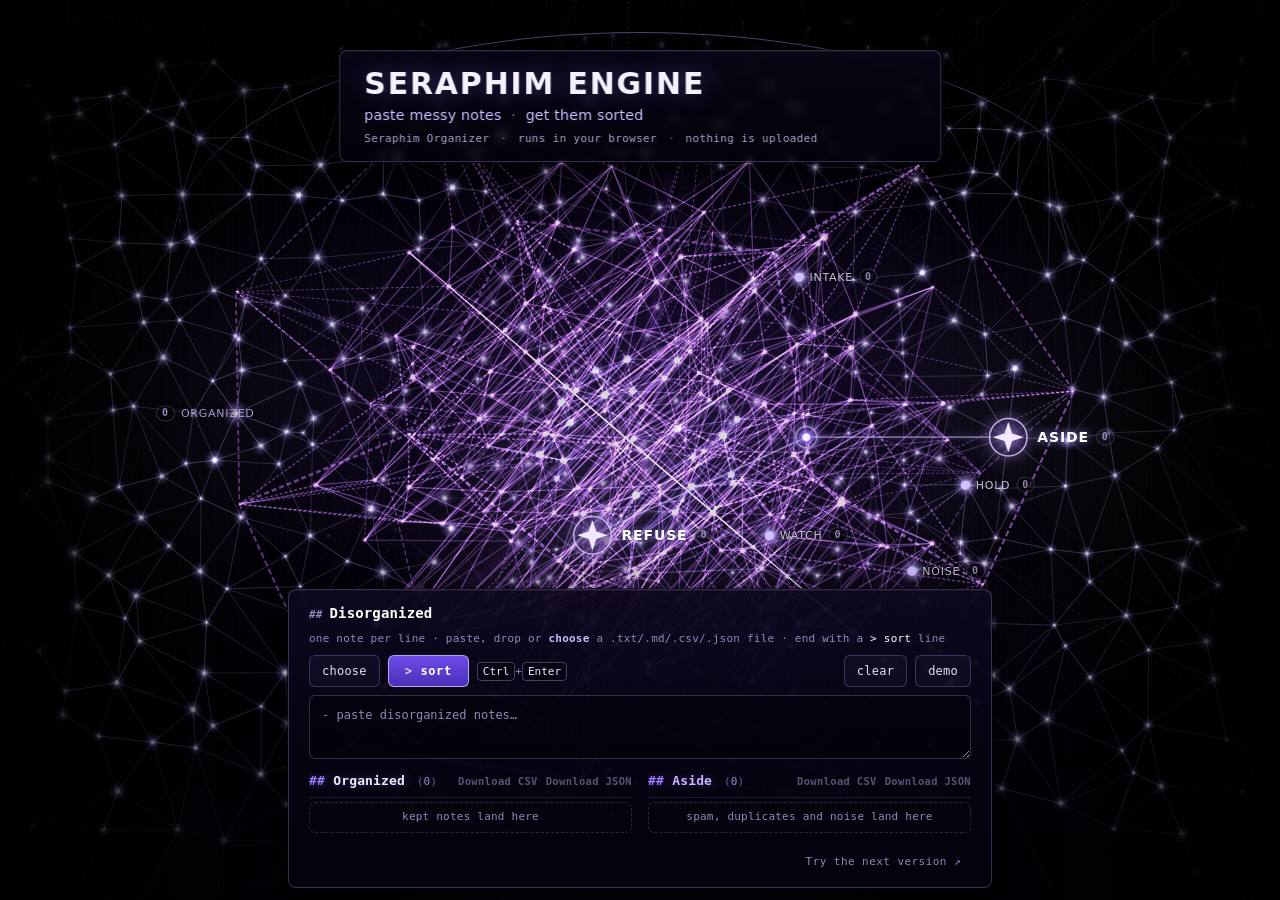
==== commit 4cf726e5: "status: over-cap skip names the dropped range (last N lines, lines 4001–4000+N); polish only, hero/i" ====
--- a/standalone.html
+++ b/standalone.html
@@ -5244,7 +5244,8 @@
   const sk=res.skipped||{command:0,overCap:0}, skips=[];
   if(sk.command) skips.push(sk.command+' command line'+(sk.command===1?'':'s')+' skipped');
   if(sk.header) skips.push('1 header row read as column names');
-  if(sk.overCap) skips.push(sk.overCap+' line'+(sk.overCap===1?'':'s')+' over the '+CAP+'-line cap skipped');
+  if(sk.overCap===1) skips.push('last 1 line skipped (line '+(CAP+1)+', over the '+CAP+'-line cap)');
+  else if(sk.overCap) skips.push('last '+sk.overCap+' lines skipped (lines '+(CAP+1)+'–'+(CAP+sk.overCap)+', over the '+CAP+'-line cap)');
   return 'sorted '+n+' line'+(n===1?'':'s')+': <b>'+res.counts.admit+'</b> organized, <b>'+res.counts.refuse+'</b> aside'+(parts.length?' <span class="lanesMsg">· '+parts.join(' · ')+'</span>':'')+(skips.length?' <span class="skipMsg">· '+skips.join(' · ')+'</span>':'');
 }
 function render(res){
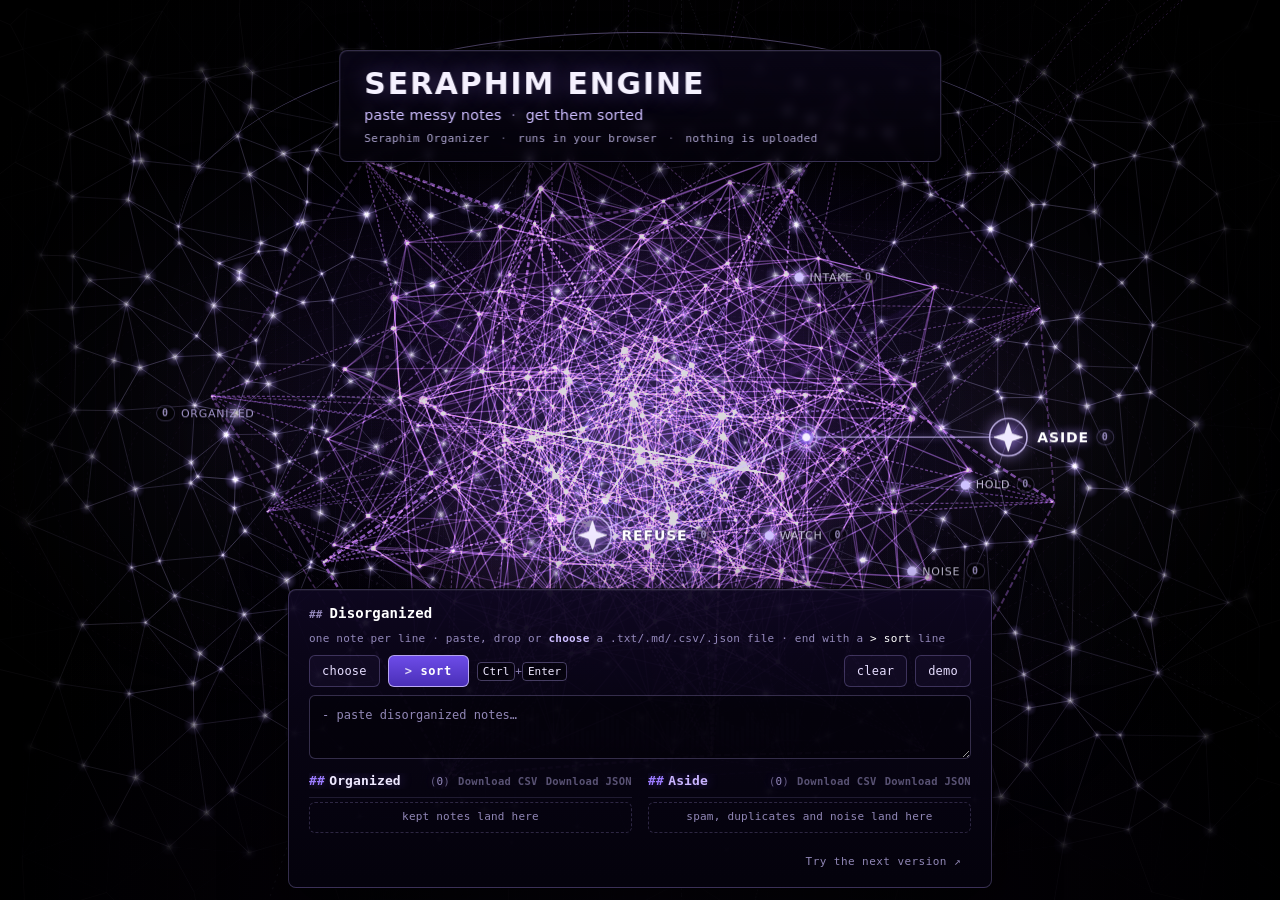
==== commit a7ded341: "polish: ≥44px mobile tray rows; lane labels fade when crowded; Organized (n) count unclipped at ~360" ====
--- a/standalone.html
+++ b/standalone.html
@@ -1224,6 +1224,21 @@
 /* "Try the next version": a 44px-tall tap area at every width (was 19px tall at 600 and 1280) */
 #sortDesk #vnextLink{box-sizing:border-box;display:inline-flex!important;align-items:center;min-height:44px!important;bottom:3px!important;padding:0 10px!important}
 @media (prefers-reduced-motion:reduce){#sortDesk details.folder,#sortDesk details.folder *{transition:none!important;animation:none!important}}
+
+/* polish 2026-10-01: (1) ≥44px tap targets on mobile tray rows (2) lane labels fade when crowded
+   (3) ## Organized/Aside (n) count never clipped at ~360px. Hero / ## Disorganized / palette untouched. */
+#sortDesk #sortedFigures .tray h3{display:flex!important;align-items:baseline;gap:4px;overflow:hidden;white-space:nowrap;text-overflow:clip}
+#sortDesk #sortedFigures .tray h3 .hash{flex:none}
+#sortDesk #sortedFigures .tray h3 .trayLabel{flex:1 1 auto;min-width:0;overflow:hidden;text-overflow:ellipsis}
+#sortDesk #sortedFigures .tray h3 .count{flex:none;margin-left:0!important}
+@media (max-width:480px),(pointer:coarse){
+  #sortDesk #sortedFigures .chipFig{box-sizing:border-box;min-height:44px!important;align-items:center!important;padding:8px 6px!important}
+  #sortDesk #sortedFigures details.folder>summary{min-height:44px}
+}
+#lanes .lane .nm,#lanes .star .nm{transition:opacity .35s ease}
+body.lanesCrowded #lanes .lane .nm{opacity:.22}
+body.lanesCrowded #lanes .star .nm{opacity:.42}
+@media (prefers-reduced-motion:reduce){#lanes .lane .nm,#lanes .star .nm{transition:none}}
 </style>
 </head>
 <body>
@@ -1271,12 +1286,12 @@
   <div id="sortedFigures">
     <div id="folderBar" hidden><button type="button" id="foldAll" aria-controls="figAdmit figRelease" aria-expanded="false">Expand all</button></div>
     <div class="tray admit" id="trayAdmit">
-      <h3><span class="hash">## </span>Organized <span class="count" id="figAdmitN">0</span></h3>
+      <h3><span class="hash">## </span><span class="trayLabel">Organized</span> <span class="count" id="figAdmitN">0</span></h3>
       <div class="dl"><button type="button" id="exportAdmitCsv" disabled>Download CSV</button><button type="button" id="exportAdmitJson" disabled>Download JSON</button></div>
       <div class="chips" id="figAdmit"><div class="empty">kept notes land here</div></div>
     </div>
     <div class="tray release" id="trayRelease">
-      <h3><span class="hash">## </span>Aside <span class="count" id="figReleaseN">0</span></h3>
+      <h3><span class="hash">## </span><span class="trayLabel">Aside</span> <span class="count" id="figReleaseN">0</span></h3>
       <div class="dl"><button type="button" id="exportReleaseCsv" disabled>Download CSV</button><button type="button" id="exportReleaseJson" disabled>Download JSON</button></div>
       <div class="chips" id="figRelease"><div class="empty">spam, duplicates and noise land here</div></div>
     </div>
@@ -5342,12 +5357,13 @@
   const el=document.getElementById("sortDesk")||document.getElementById("uploadBox"); const r=el?el.getBoundingClientRect():null; _deskTopCache={t:now,v:r&&r.height?r.top:null}; return _deskTopCache.v; }
 (function laneLoop(){
   const els={}; for(const k of Object.keys(LANE_POS.wide)) els[k]=$(k);
-  const wr=$("wireRefuse"), wa=$("wireAside"); let last="";
+  const wr=$("wireRefuse"), wa=$("wireAside"); let last="", lastCrowd="";
   function tick(){
     const h=_sealHub, set=(W<=900?LANE_POS.narrow:LANE_POS.wide);
     if(h&&h.s>1){
       const P={}; for(const k in set){const [ux,uy]=set[k]; P[k]=[h.cx+ux*h.s,h.cy+uy*h.s];}
       /* clearance: keep every lane (and each star's full glow) above the desk, at every breakpoint */
+      let crowded=false;
       const dt=deskTop(); if(dt!=null){
         /* refine: when the desk rises, first lift the whole lane set (not past the title card), then compress it
            toward its top lane, so lanes keep their arrangement instead of piling into one row; hard clamp stays below */
@@ -5356,7 +5372,7 @@
         let need=0, minY=1e9; for(const k in P){ need=Math.min(need,(dt-padOf(k))-P[k][1]); minY=Math.min(minY,P[k][1]-(k.startsWith("star")?22:10)); }
         if(need<0){ const up=Math.max(need,Math.min(0,topLim-minY)); for(const k in P) P[k][1]+=up;
           let kk=1; const y0=minY+up+(W<=900?16:22); for(const k in P){ const dy=P[k][1]-y0; if(dy>1) kk=Math.min(kk,((dt-padOf(k))-y0)/dy); }
-          kk=Math.max(0.25,kk); if(kk<1) for(const k in P){ const dy=P[k][1]-y0; if(dy>0) P[k][1]=y0+dy*kk; } }
+          kk=Math.max(0.25,kk); if(kk<1){ crowded=true; for(const k in P){ const dy=P[k][1]-y0; if(dy>0) P[k][1]=y0+dy*kk; } } }
         for(const k in P){ const pad=(k==="starRefuse"||k==="starAside")?(W<=900?34:54):(k==="gateNode"?16:14); if(P[k][1]>dt-pad){ P[k][1]=dt-pad; } } }
       window.__laneXY=P;
       const key=Object.values(P).map(p=>p[0].toFixed(0)+","+p[1].toFixed(0)).join(";");
@@ -5365,6 +5381,10 @@
         const g=P.gateNode; [[wr,P.starRefuse],[wa,P.starAside]].forEach(([ln,p])=>{ln.setAttribute("x1",g[0].toFixed(1));ln.setAttribute("y1",g[1].toFixed(1));ln.setAttribute("x2",p[0].toFixed(1));ln.setAttribute("y2",p[1].toFixed(1));});
         document.body.classList.add("lanesReady");
       }
+      /* fade name labels when desk compression packed the set, or when any two .nm boxes actually overlap */
+      if(!crowded){ const nms=[]; for(const k in els){ const el=els[k]; if(!el||k==="gateNode") continue; const nm=el.querySelector(".nm"); if(!nm) continue; const r=nm.getBoundingClientRect(); if(r.width>1&&r.height>1) nms.push(r); }
+        for(let i=0;i<nms.length&&!crowded;i++) for(let j=i+1;j<nms.length;j++){ const a=nms[i],b=nms[j]; if(a.left<b.right&&a.right>b.left&&a.top<b.bottom&&a.bottom>b.top) crowded=true; } }
+      const ck=crowded?"1":"0"; if(ck!==lastCrowd){ lastCrowd=ck; document.body.classList.toggle("lanesCrowded",crowded); }
     }
     requestAnimationFrame(tick);
   }
